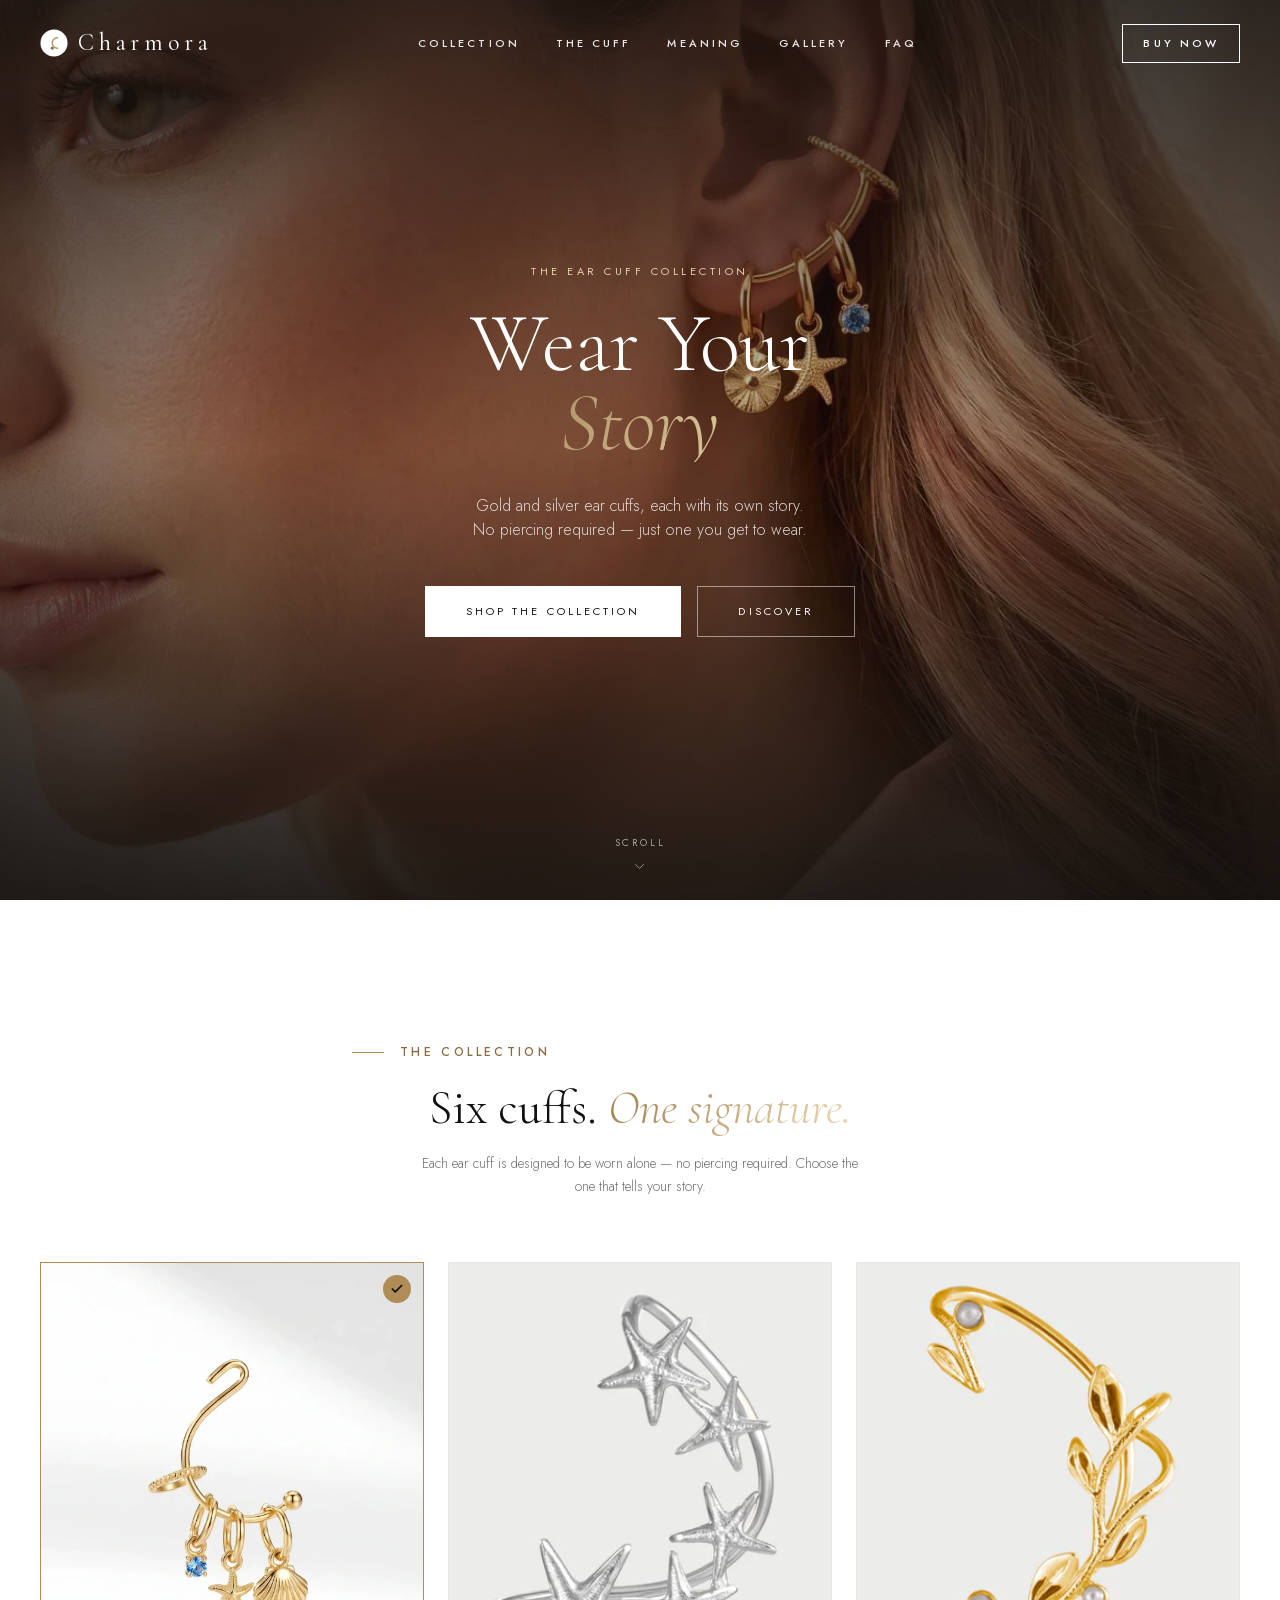
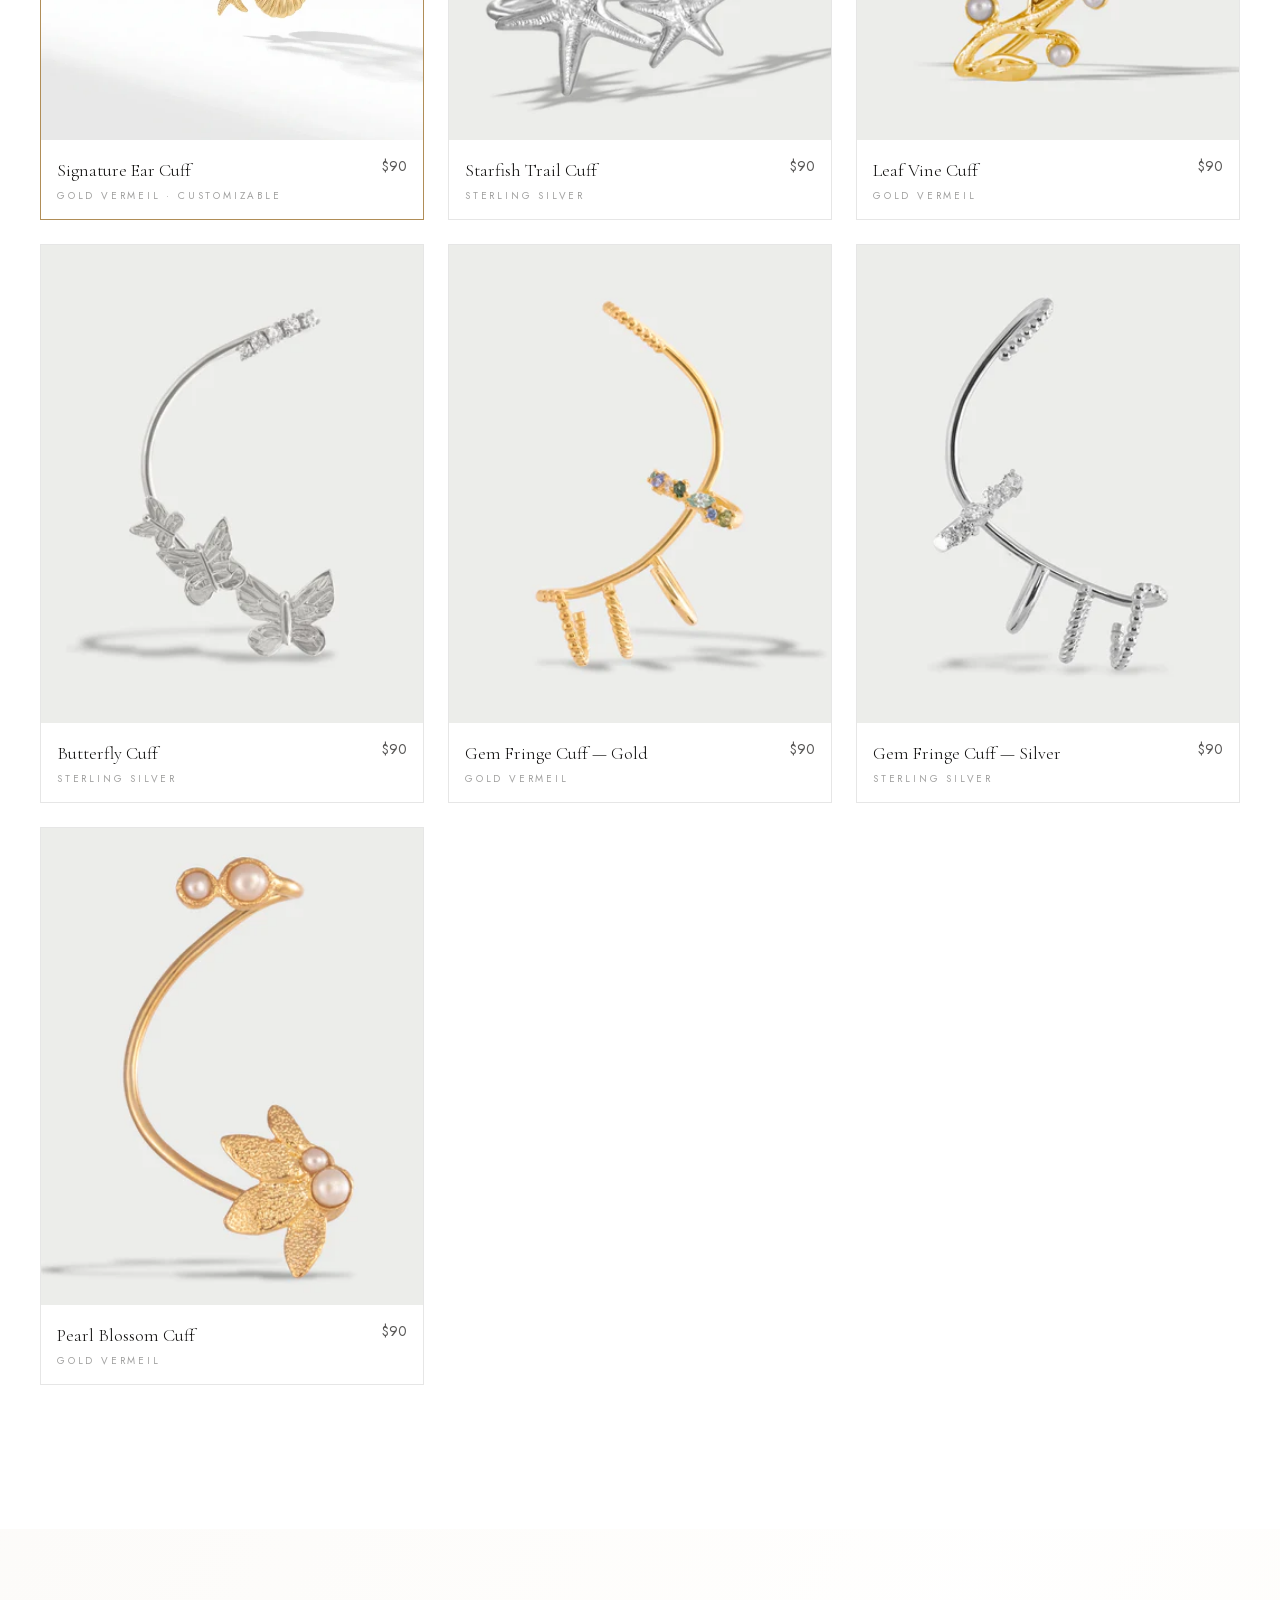
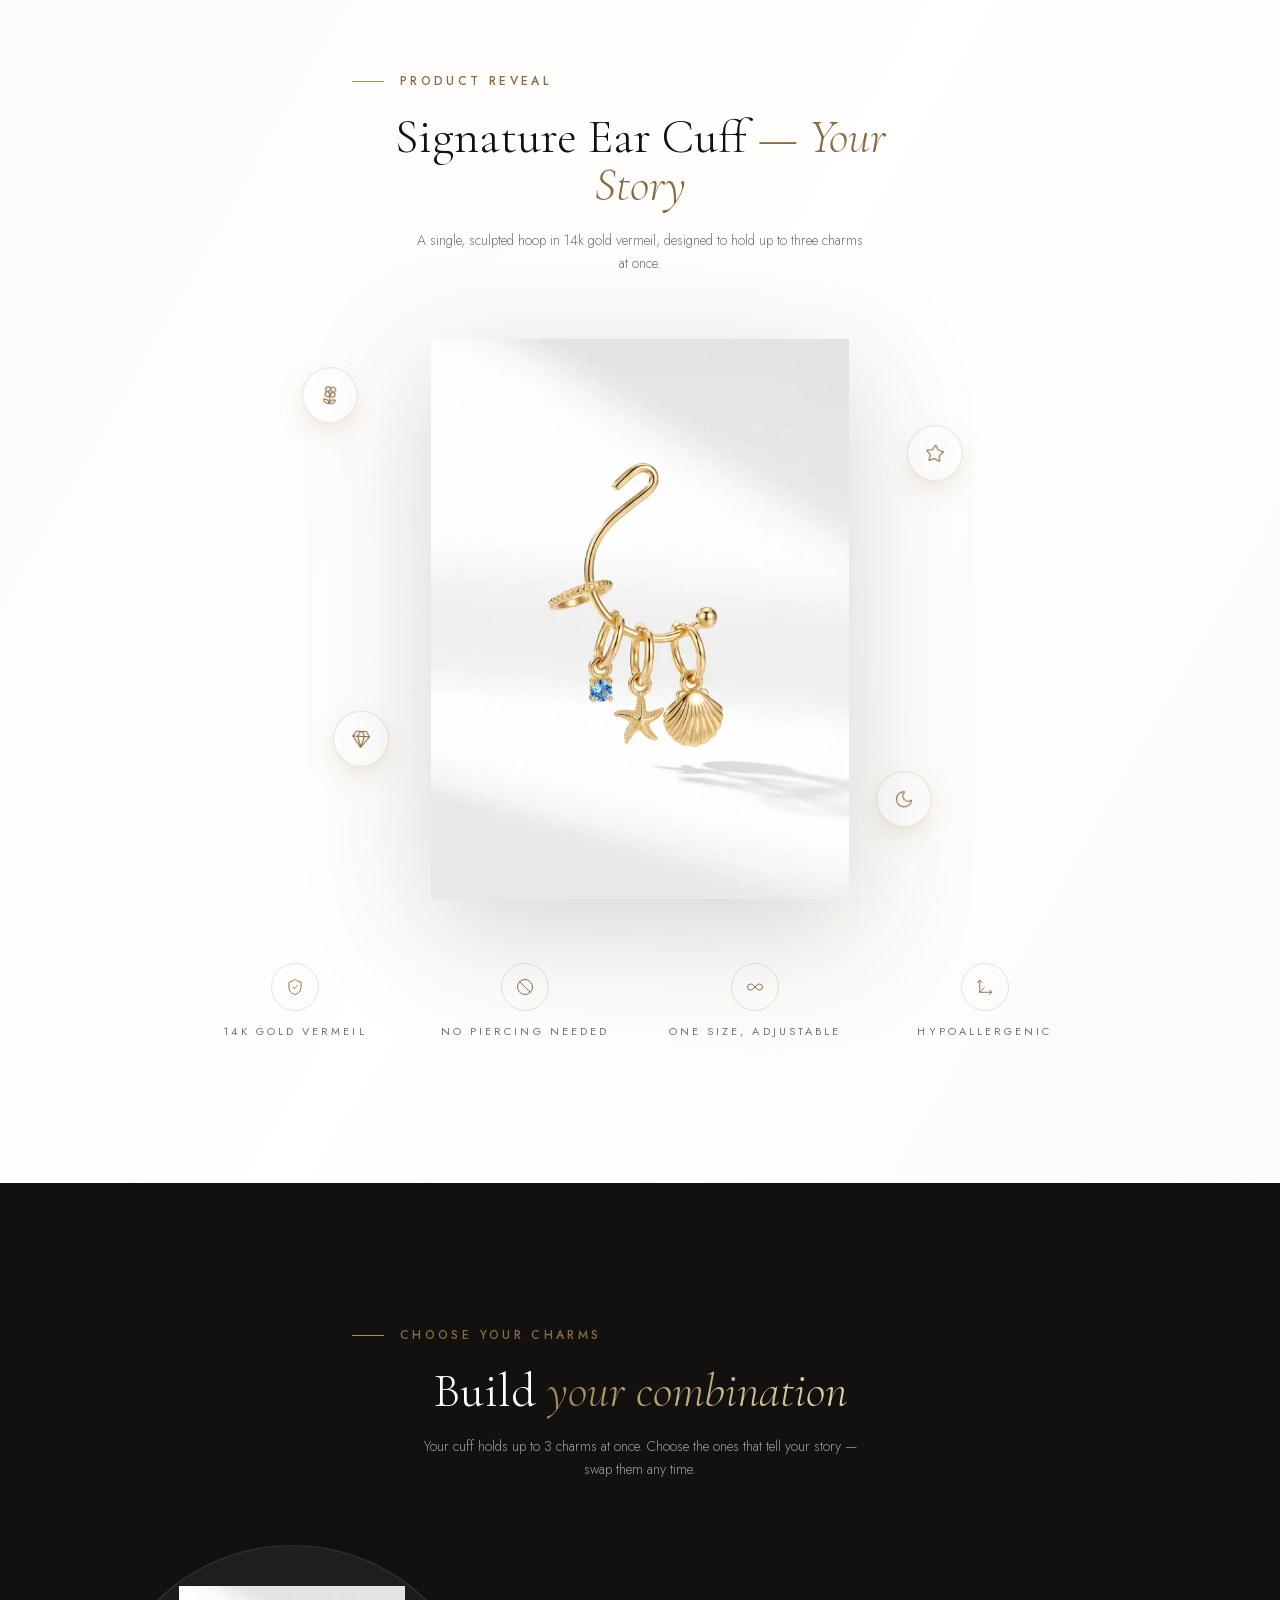
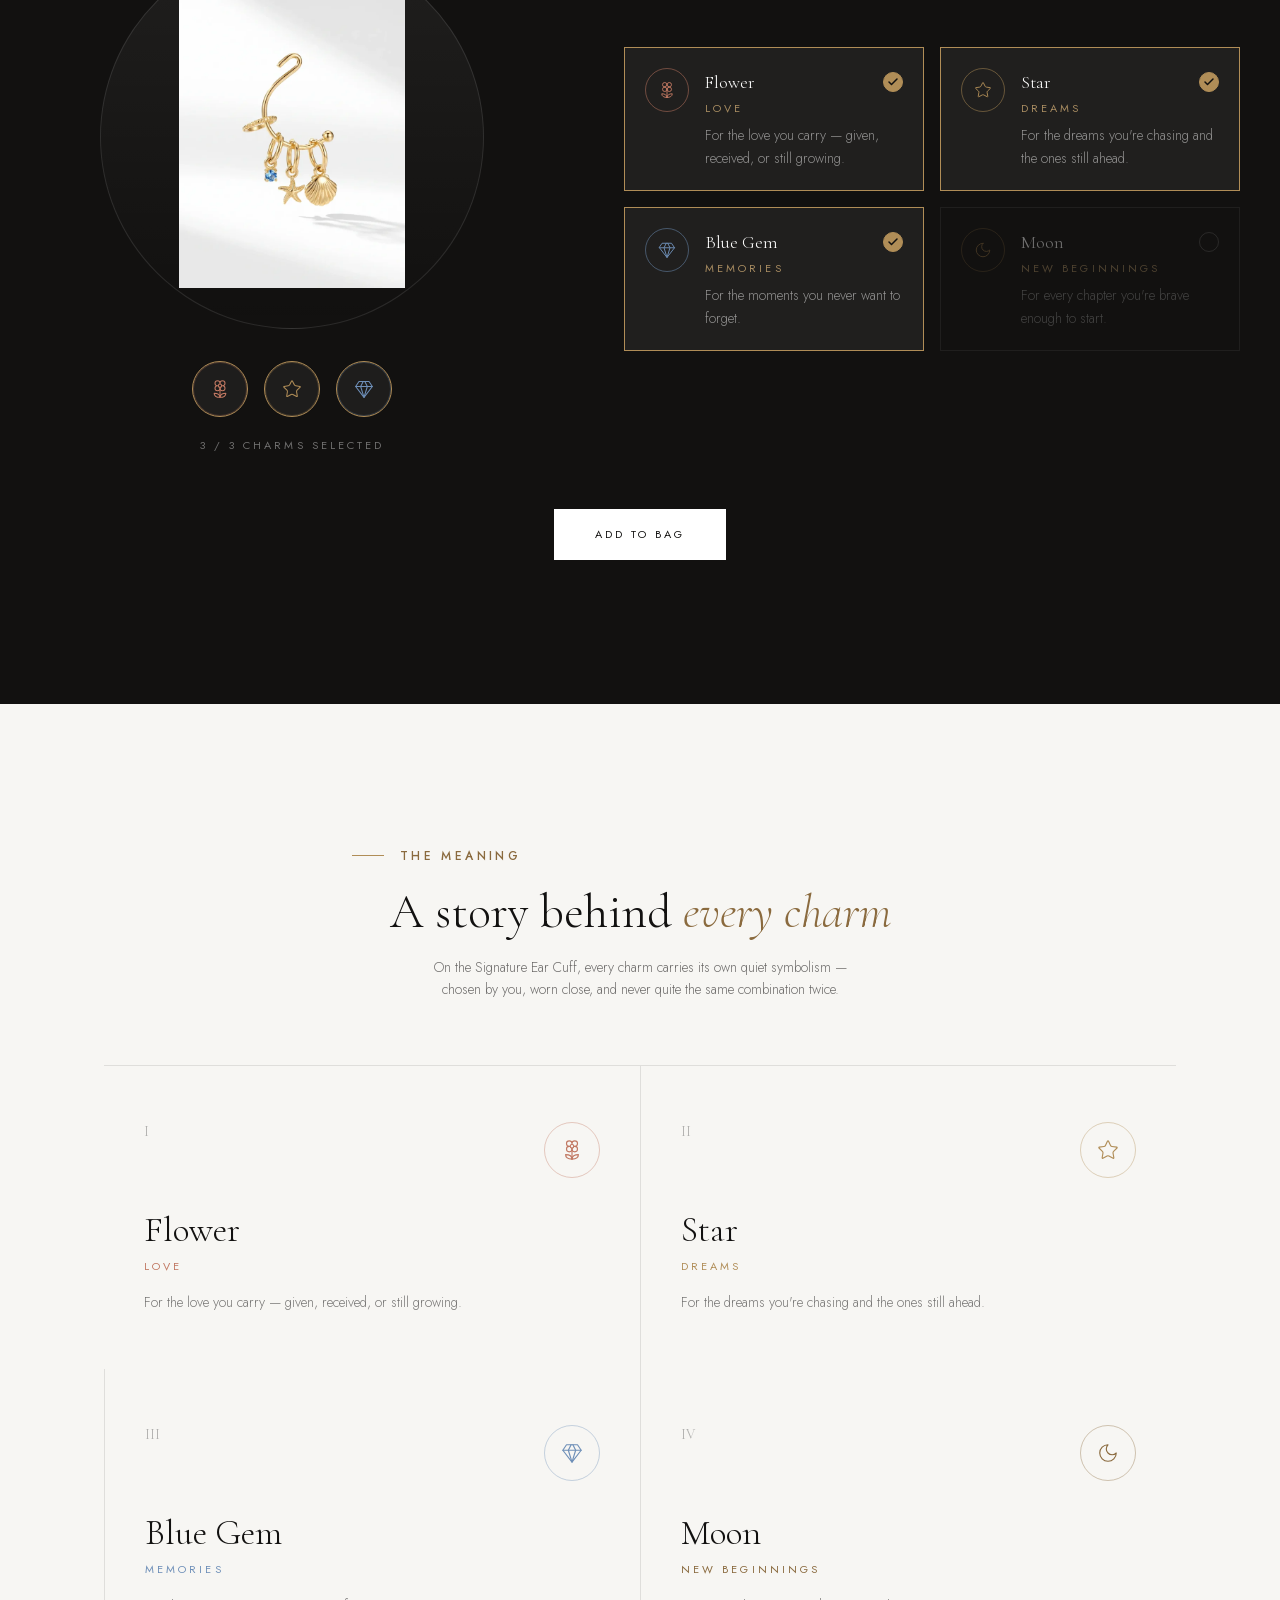
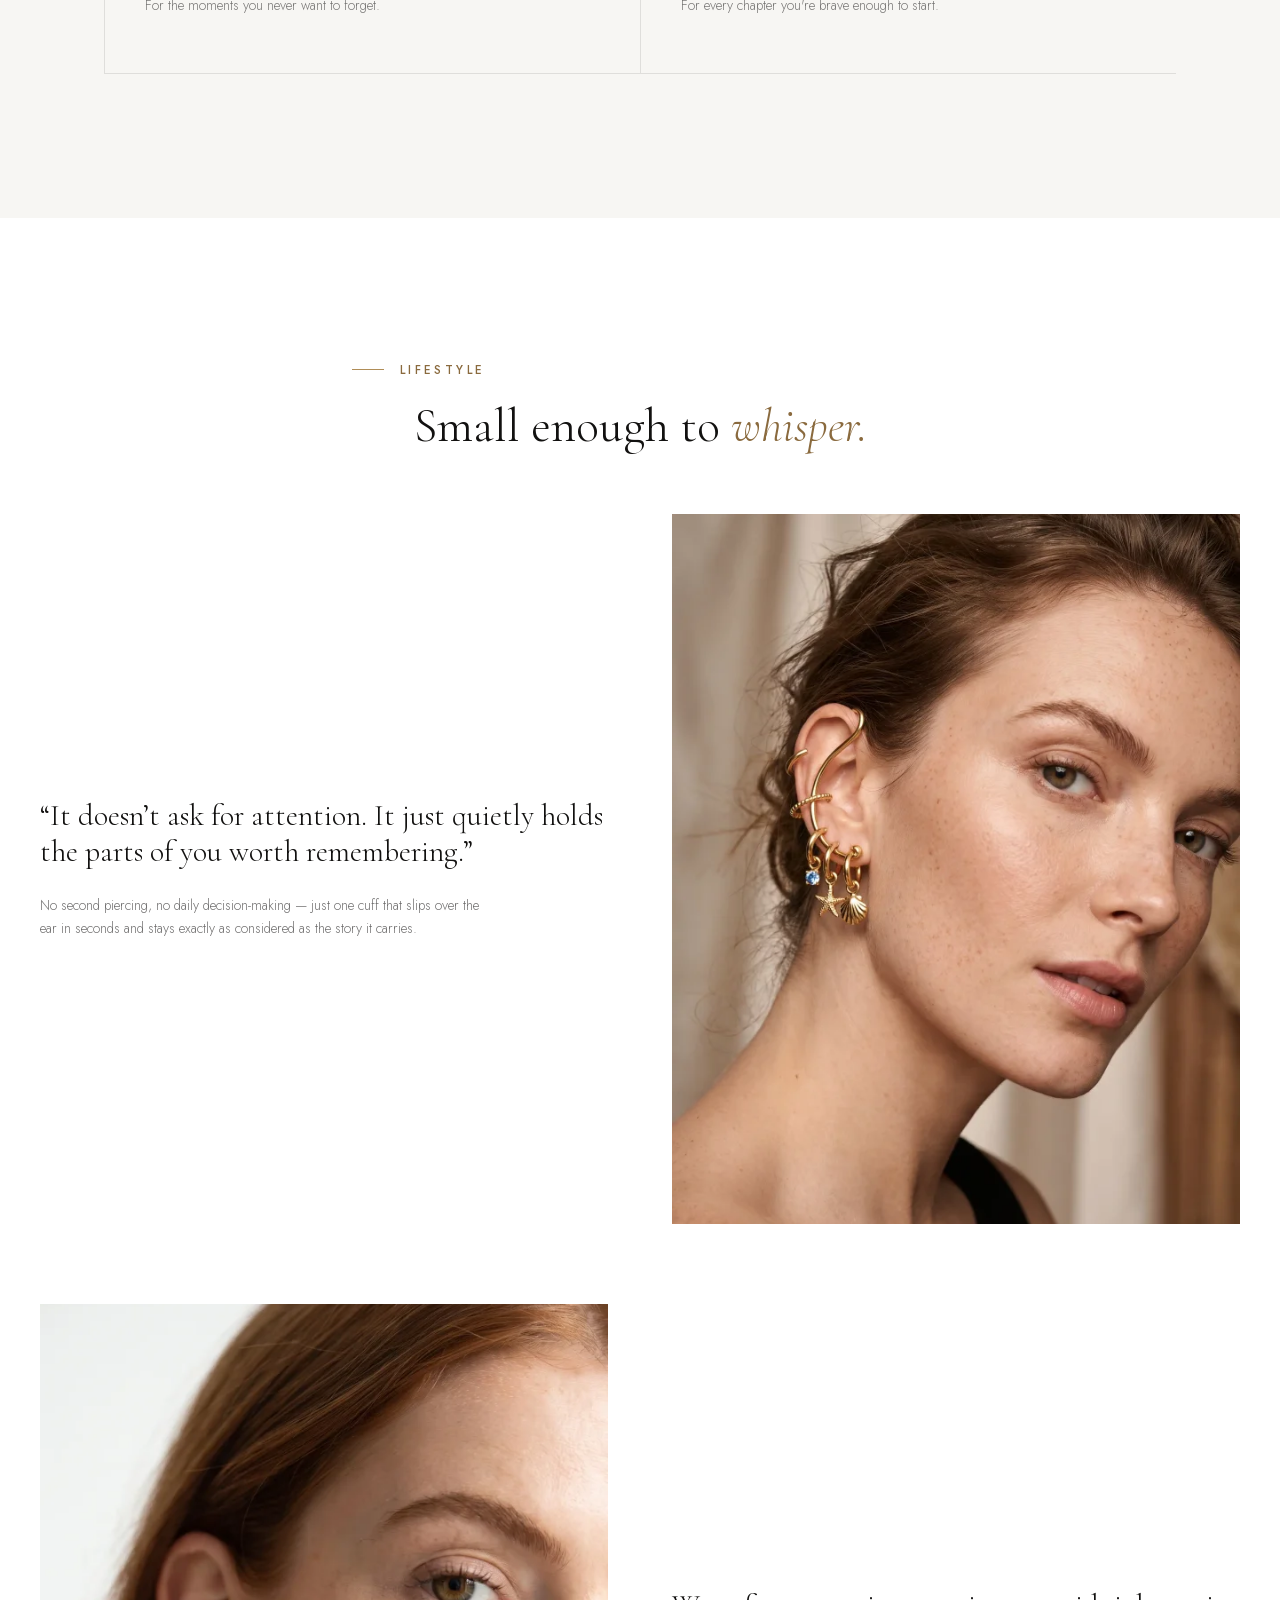
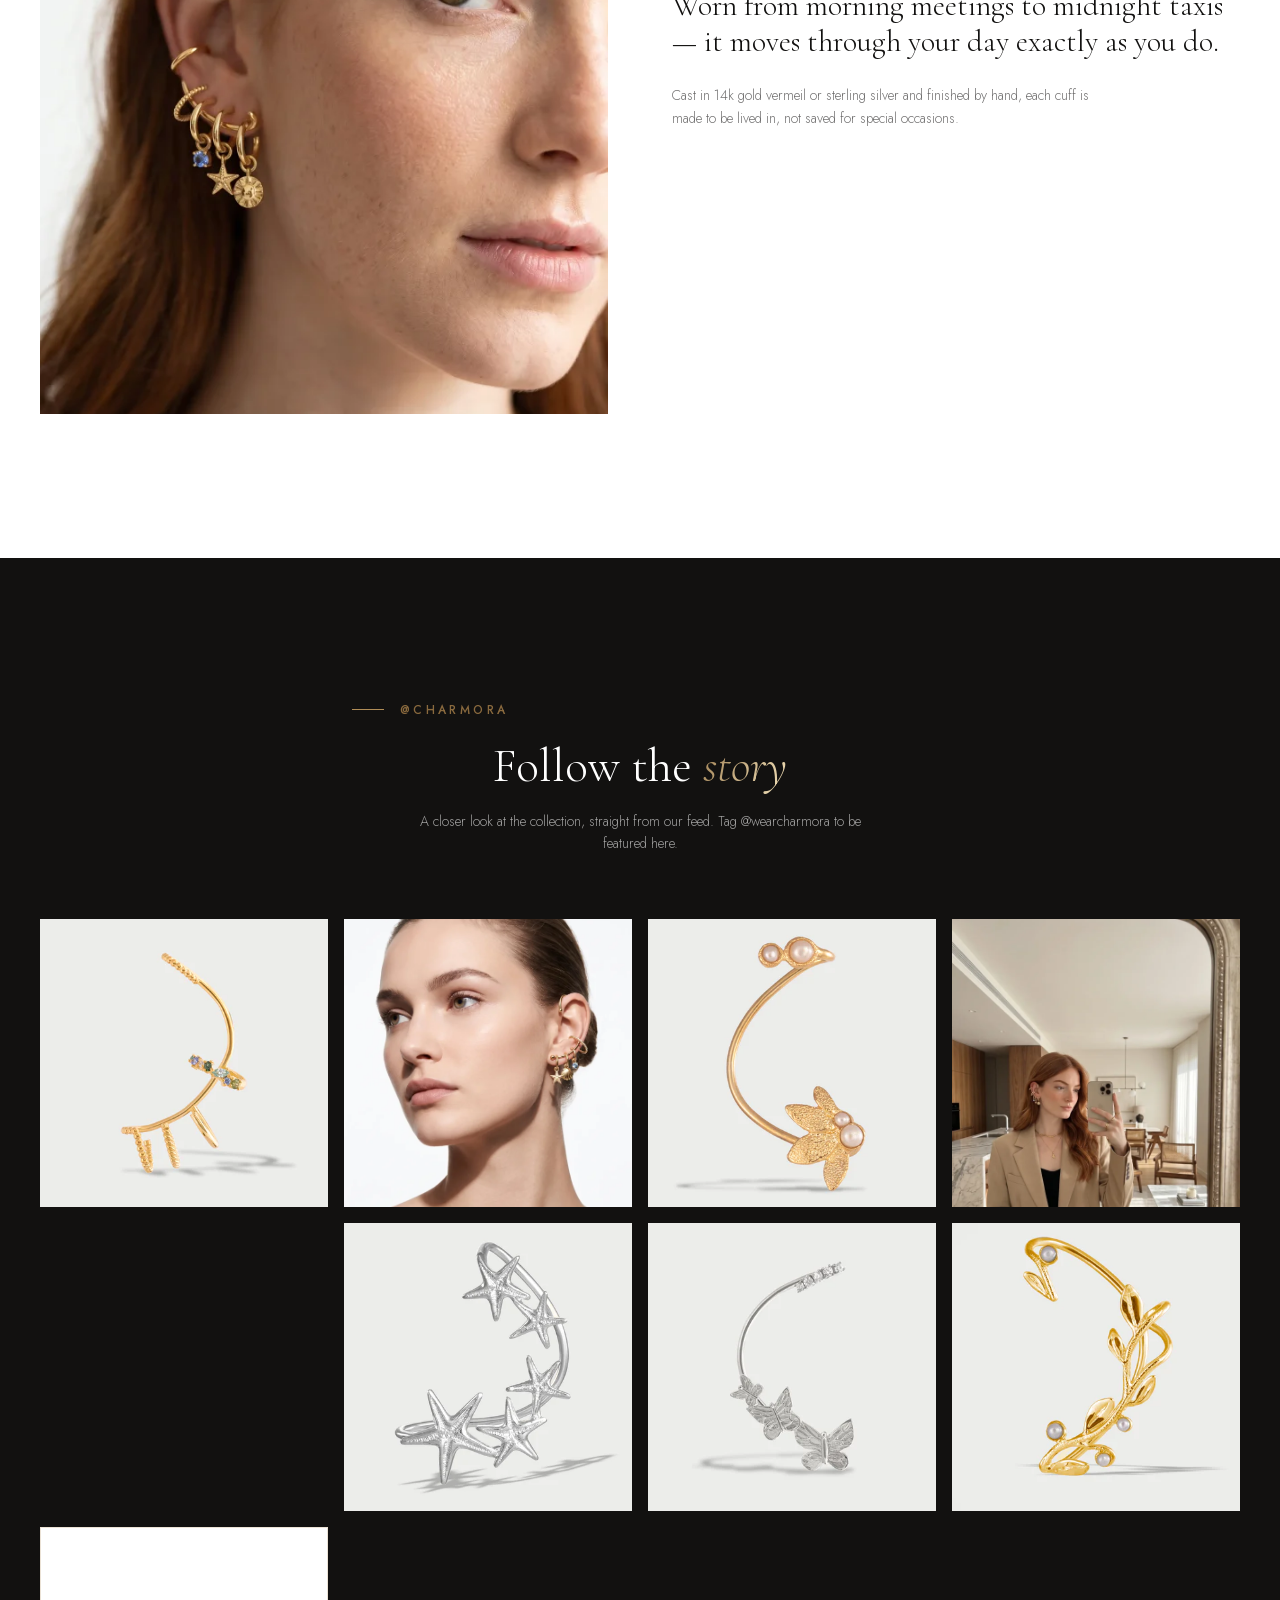
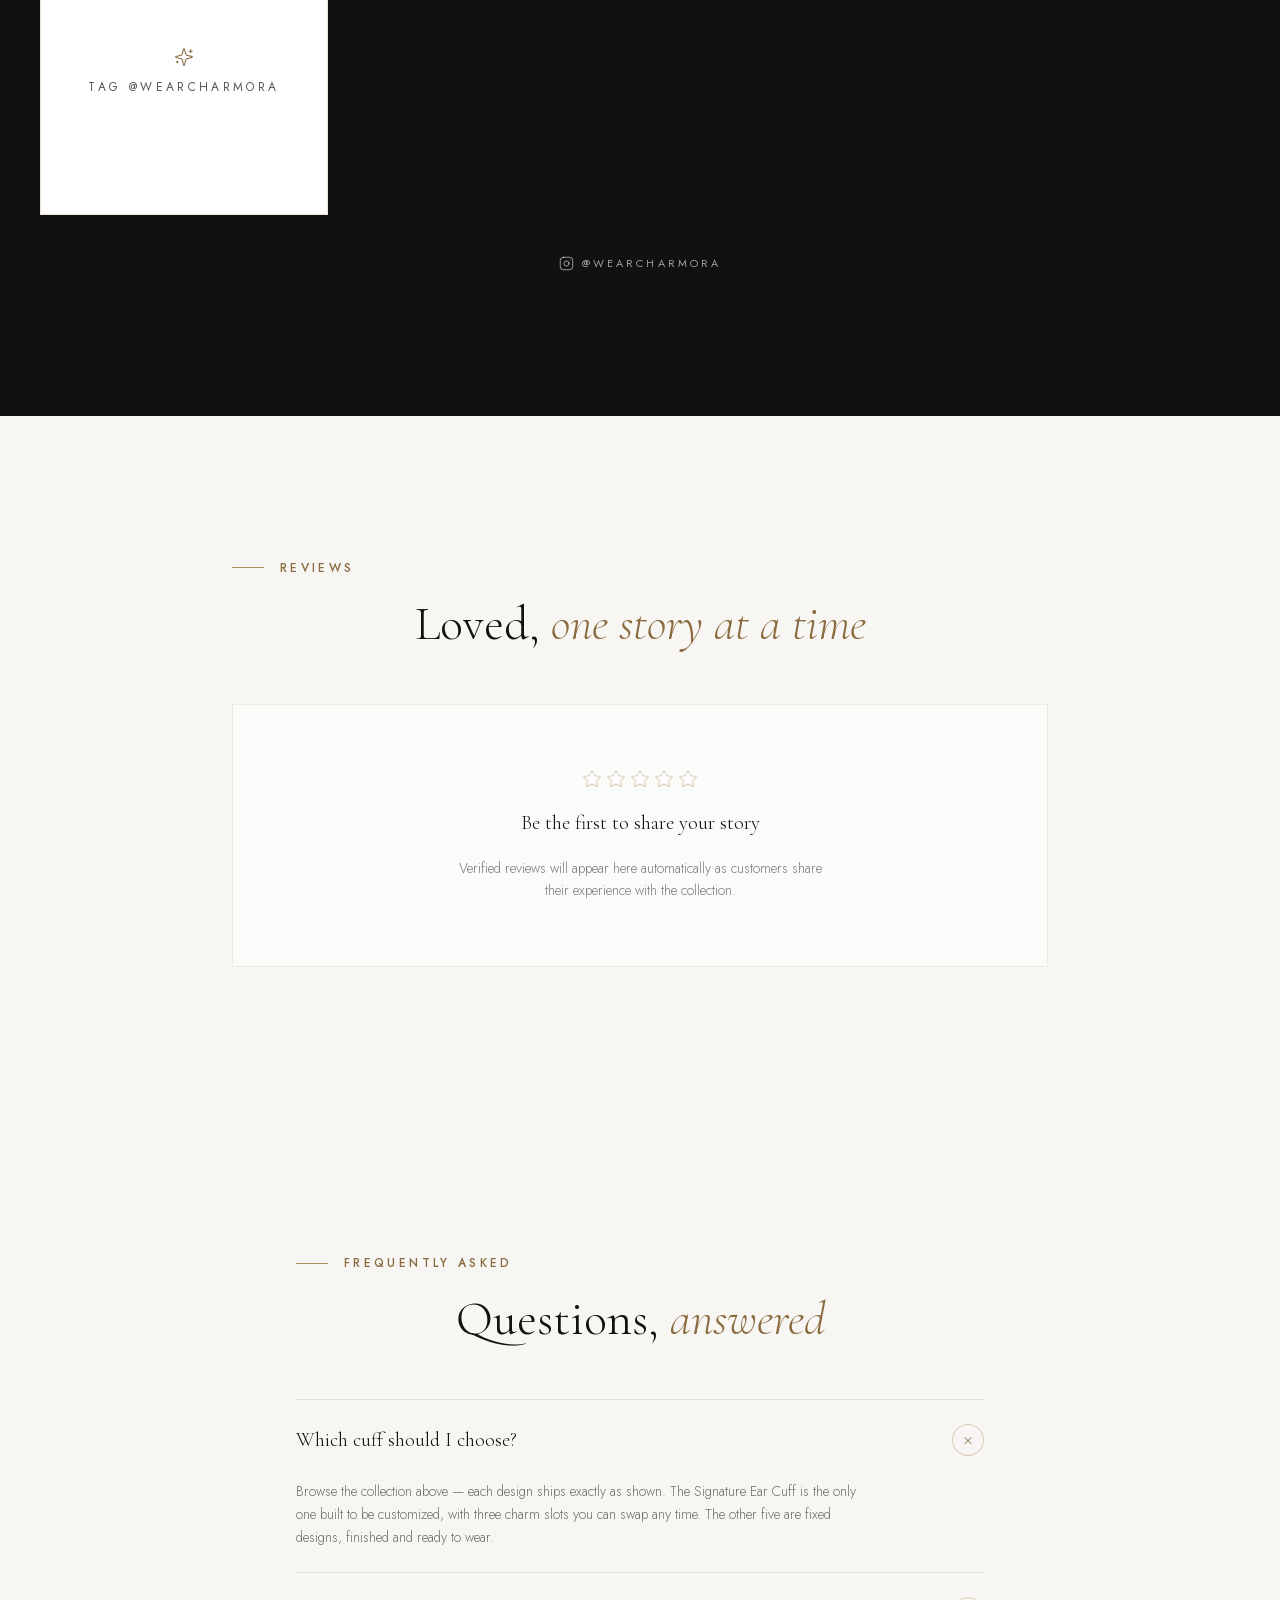
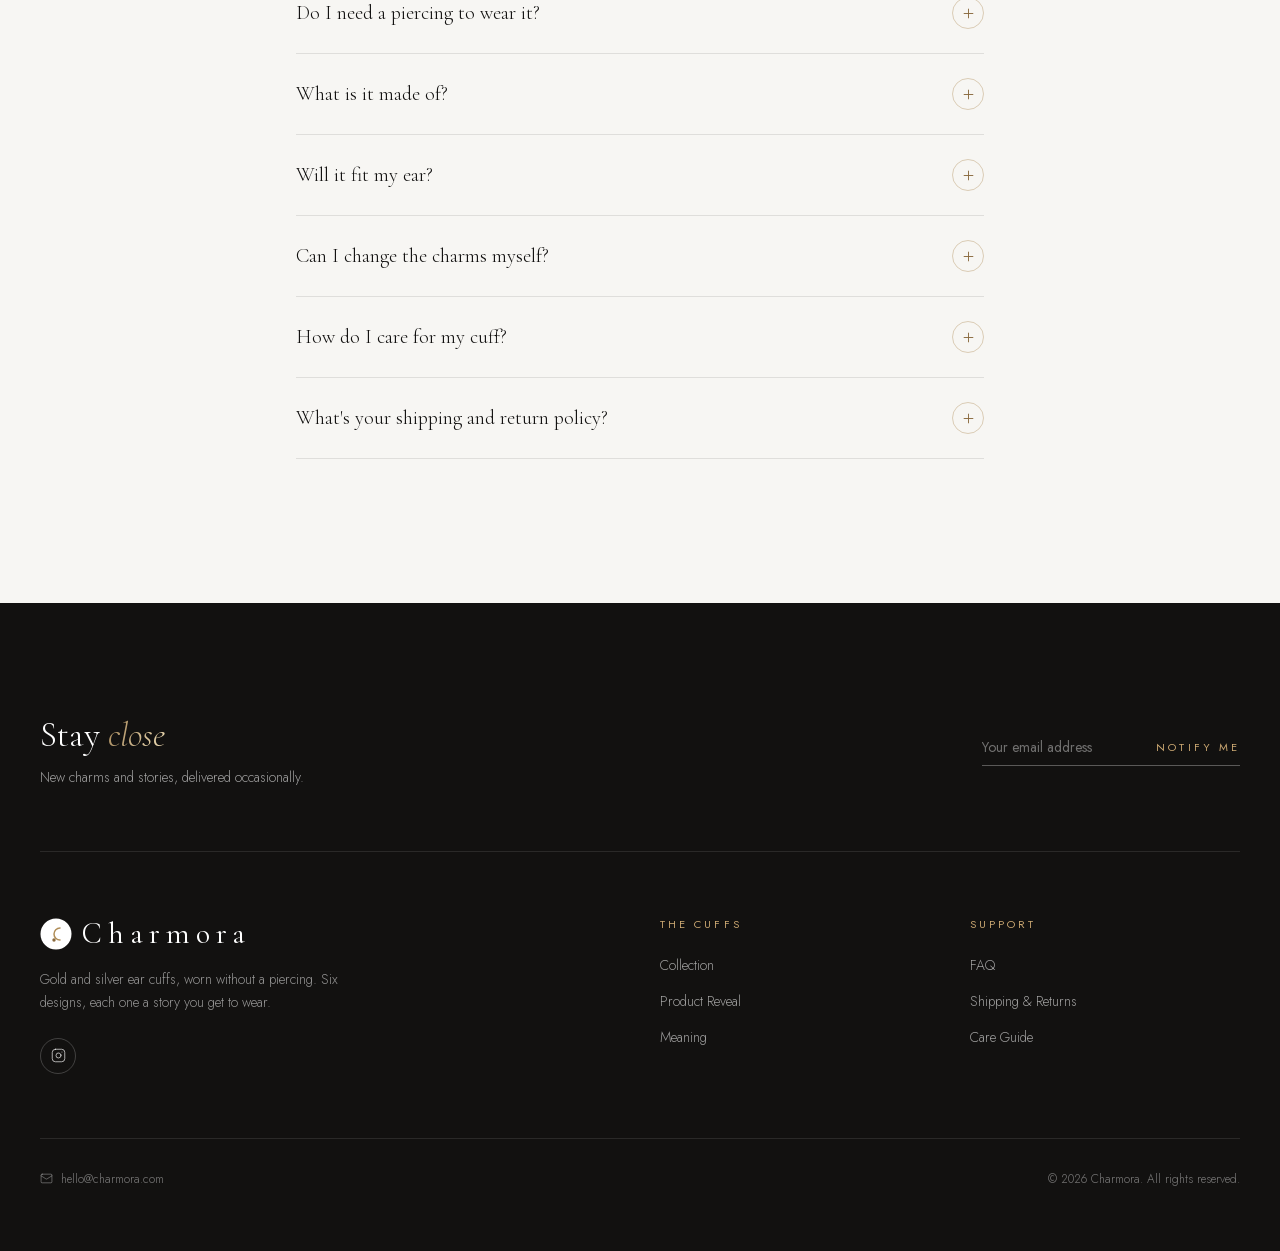
==== index.html @ e89834ff "Add files via upload" ====
<!DOCTYPE html><!--z7KP_KOpHDG428ThnOGQT--><html lang="en" class="__variable_16bb0c __variable_744fae"><head><meta charSet="utf-8"/><meta name="viewport" content="width=device-width, initial-scale=1"/><link rel="preload" href="/_next__static__media__7b89a4fd5e90ede0-s.p.woff2" as="font" crossorigin="" type="font/woff2"/><link rel="preload" href="/_next__static__media__9dd75fadc5b3df29-s.p.woff2" as="font" crossorigin="" type="font/woff2"/><link rel="preload" href="/_next__static__media__e18f83c737786aa7-s.p.woff2" as="font" crossorigin="" type="font/woff2"/><link rel="preload" as="image" href="/images__lifestyle-profile.webp"/><link rel="preload" as="image" href="/images__product-studio.webp"/><link rel="stylesheet" href="/_next__static__css__1ae967c02a012d88.css" data-precedence="next"/><link rel="preload" as="script" fetchPriority="low" href="/_next__static__chunks__webpack-edcbd1ce7291a018.js"/><script src="/_next__static__chunks__4bd1b696-21f374d1156f834a.js" async=""></script><script src="/_next__static__chunks__255-5591bfeb131f63cb.js" async=""></script><script src="/_next__static__chunks__main-app-81bc59df3e947aa5.js" async=""></script><script src="/_next__static__chunks__c15bf2b0-52e8419f34af26ab.js" async=""></script><script src="/_next__static__chunks__674-7362b3a91d2b8743.js" async=""></script><script src="/_next__static__chunks__app__layout-0a283e86a85b2640.js" async=""></script><script src="/_next__static__chunks__815-59c1d80e8e95e34d.js" async=""></script><script src="/_next__static__chunks__app__page-029f7f0ccf576a67.js" async=""></script><meta name="next-size-adjust" content=""/><meta name="theme-color" content="#121110"/><title>Charmora — Gold &amp; Silver Ear Cuffs | Wear Your Story</title><meta name="description" content="Charmora is a collection of gold and silver ear cuffs worn without a piercing — including the Signature Ear Cuff, customizable with charms for love, dreams, memories, and new beginnings."/><meta name="author" content="Charmora"/><meta name="keywords" content="Charmora,ear cuff,gold ear cuff,silver ear cuff,charm ear cuff,interchangeable charms,no piercing ear cuff,ear cuff collection"/><meta name="robots" content="index, follow"/><meta property="og:title" content="Charmora — Gold &amp; Silver Ear Cuffs | Wear Your Story"/><meta property="og:description" content="Charmora is a collection of gold and silver ear cuffs worn without a piercing — including the Signature Ear Cuff, customizable with charms for love, dreams, memories, and new beginnings."/><meta property="og:url" content="https://charmora.com"/><meta property="og:site_name" content="Charmora"/><meta property="og:locale" content="en_US"/><meta property="og:image" content="https://charmora.com/og-image.png"/><meta property="og:image:width" content="1200"/><meta property="og:image:height" content="630"/><meta property="og:image:alt" content="Charmora — Gold &amp; Silver Ear Cuffs"/><meta property="og:type" content="website"/><meta name="twitter:card" content="summary_large_image"/><meta name="twitter:title" content="Charmora — Gold &amp; Silver Ear Cuffs | Wear Your Story"/><meta name="twitter:description" content="Charmora is a collection of gold and silver ear cuffs worn without a piercing — including the Signature Ear Cuff, customizable with charms for love, dreams, memories, and new beginnings."/><meta name="twitter:image" content="https://charmora.com/og-image.png"/><link rel="icon" href="/favicon.ico" sizes="any"/><link rel="icon" href="/favicon-16x16.png" sizes="16x16" type="image/png"/><link rel="icon" href="/favicon-32x32.png" sizes="32x32" type="image/png"/><link rel="icon" href="/icon-512.png" sizes="512x512" type="image/png"/><link rel="apple-touch-icon" href="/apple-touch-icon.png" sizes="180x180" type="image/png"/><script src="/_next__static__chunks__polyfills-42372ed130431b0a.js" noModule=""></script></head><body><div hidden=""><!--$--><!--/$--></div><header class="fixed top-0 left-0 right-0 z-50 transition-all duration-500 bg-transparent py-6"><div class="mx-auto flex max-w-7xl items-center justify-between px-6 md:px-10"><a href="#top" class="flex items-center gap-2.5" aria-label="Charmora home"><svg viewBox="0 0 64 64" class="h-7 w-7" role="img" aria-label="Charmora"><circle cx="32" cy="32" r="31" fill="#FFFFFF"></circle><path d="M40 20a12 12 0 1 0 0 24" fill="none" stroke="#B08D57" stroke-width="3" stroke-linecap="round"></path><circle cx="28" cy="44" r="3.4" fill="#8A6A3E"></circle></svg><span class="font-display tracking-[0.2em] text-cream text-2xl transition-colors">Charmora</span></a><nav class="hidden items-center gap-9 md:flex"><a href="#collection" class="relative py-1 text-[11px] font-medium uppercase tracking-widest2 transition-colors hover:text-gold after:absolute after:-bottom-0.5 after:left-0 after:h-px after:w-0 after:bg-gold after:transition-all after:duration-300 hover:after:w-full text-cream/90">Collection</a><a href="#reveal" class="relative py-1 text-[11px] font-medium uppercase tracking-widest2 transition-colors hover:text-gold after:absolute after:-bottom-0.5 after:left-0 after:h-px after:w-0 after:bg-gold after:transition-all after:duration-300 hover:after:w-full text-cream/90">The Cuff</a><a href="#meaning" class="relative py-1 text-[11px] font-medium uppercase tracking-widest2 transition-colors hover:text-gold after:absolute after:-bottom-0.5 after:left-0 after:h-px after:w-0 after:bg-gold after:transition-all after:duration-300 hover:after:w-full text-cream/90">Meaning</a><a href="#gallery" class="relative py-1 text-[11px] font-medium uppercase tracking-widest2 transition-colors hover:text-gold after:absolute after:-bottom-0.5 after:left-0 after:h-px after:w-0 after:bg-gold after:transition-all after:duration-300 hover:after:w-full text-cream/90">Gallery</a><a href="#faq" class="relative py-1 text-[11px] font-medium uppercase tracking-widest2 transition-colors hover:text-gold after:absolute after:-bottom-0.5 after:left-0 after:h-px after:w-0 after:bg-gold after:transition-all after:duration-300 hover:after:w-full text-cream/90">FAQ</a></nav><div class="flex items-center gap-4"><button class="hidden items-center gap-2 border px-5 py-2.5 text-[11px] font-medium uppercase tracking-widest2 transition-all duration-300 hover:scale-[1.04] active:scale-[0.97] md:inline-flex border-cream text-cream hover:bg-cream hover:text-ink">Buy Now</button><button aria-label="Menu" class="md:hidden text-cream"><svg xmlns="http://www.w3.org/2000/svg" width="24" height="24" viewBox="0 0 24 24" fill="none" stroke="currentColor" stroke-width="1.5" stroke-linecap="round" stroke-linejoin="round" class="lucide lucide-menu"><line x1="4" x2="20" y1="12" y2="12"></line><line x1="4" x2="20" y1="6" y2="6"></line><line x1="4" x2="20" y1="18" y2="18"></line></svg></button></div></div></header><main><section id="top" class="relative flex h-[100svh] min-h-[640px] w-full items-center justify-center overflow-hidden bg-ink"><div class="absolute inset-0"><div class="absolute inset-0"><img alt="A woman in profile wearing the Charmora Signature Ear Cuff with Blue Gem and Star charms" decoding="async" data-nimg="fill" class="object-cover object-[75%_center]" style="position:absolute;height:100%;width:100%;left:0;top:0;right:0;bottom:0;color:transparent" src="/images__lifestyle-profile.webp"/></div><div class="absolute inset-0 bg-gradient-to-b from-ink/60 via-ink/25 to-ink/85"></div><div class="absolute inset-0 bg-[radial-gradient(ellipse_at_center,transparent_25%,rgba(19,15,12,0.7)_100%)]"></div><svg class="pointer-events-none absolute inset-0 h-full w-full mix-blend-overlay" style="opacity:0.06" aria-hidden="true"><filter id="charmora-grain"><feTurbulence type="fractalNoise" baseFrequency="0.9" numOctaves="2" stitchTiles="stitch"></feTurbulence><feColorMatrix type="saturate" values="0"></feColorMatrix></filter><rect width="100%" height="100%" filter="url(#charmora-grain)"></rect></svg></div><div class="relative z-10 flex flex-col items-center px-6 text-center"><span class="mb-6 block text-[11px] uppercase tracking-widest2 text-champagne-light">The Ear Cuff Collection</span><h1 class="font-display font-light text-cream"><span class="block overflow-hidden"><span class="block text-[13vw] leading-[0.95] sm:text-[9vw] md:text-[6.5vw]">Wear Your</span></span><span class="block overflow-hidden"><span class="gold-text block animate-shimmer bg-[length:200%_auto] text-[13vw] italic leading-[0.95] sm:text-[9vw] md:text-[6.5vw]">Story</span></span></h1><p class="mx-auto mt-8 max-w-md text-balance text-sm font-light leading-relaxed text-cream/80 md:text-base">Gold and silver ear cuffs, each with its own story. No piercing required — just one you get to wear.</p><div class="mt-11 flex flex-col items-center gap-4 sm:flex-row"><button class="border border-cream bg-cream px-10 py-4 text-[11px] uppercase tracking-widest2 text-ink transition-all duration-300 hover:scale-[1.03] hover:bg-transparent hover:text-cream active:scale-[0.98]">Shop the Collection</button><button class="border border-cream/50 px-10 py-4 text-[11px] uppercase tracking-widest2 text-cream transition-all duration-300 hover:scale-[1.03] hover:border-cream hover:bg-cream/10 active:scale-[0.98]">Discover</button></div></div><div class="absolute bottom-8 left-1/2 z-10 flex -translate-x-1/2 flex-col items-center gap-2 opacity-0"><span class="text-[10px] uppercase tracking-widest2 text-cream/60">Scroll</span><svg xmlns="http://www.w3.org/2000/svg" width="16" height="16" viewBox="0 0 24 24" fill="none" stroke="currentColor" stroke-width="1.25" stroke-linecap="round" stroke-linejoin="round" class="lucide lucide-chevron-down text-cream/60"><path d="m6 9 6 6 6-6"></path></svg></div></section><section id="collection" class="relative bg-cream py-24 md:py-36"><div class="mx-auto max-w-7xl px-6 md:px-10"><div class="mx-auto max-w-xl text-center" style="opacity:0;transform:translateY(32px)"><div class="flex items-center gap-4 justify-center md:justify-start"><span class="h-px w-8 bg-gold"></span><span class="text-[11px] md:text-xs tracking-widest2 uppercase text-gold-dark font-medium">The Collection</span></div><h2 class="mt-6 font-display text-4xl font-light text-ink md:text-5xl">Six cuffs. <span class="italic gold-text">One signature.</span></h2><p class="mx-auto mt-5 max-w-md text-sm font-light leading-relaxed text-ink/60">Each ear cuff is designed to be worn alone — no piercing required. Choose the one that tells your story.</p></div><div class="mt-16 grid grid-cols-2 gap-4 sm:gap-6 lg:grid-cols-3"><div style="opacity:0;transform:translateY(32px)"><button class="group relative block w-full overflow-hidden border text-left transition-all duration-300 border-gold"><div class="relative aspect-[4/5] overflow-hidden bg-cream-soft"><img alt="Signature Ear Cuff" loading="lazy" decoding="async" data-nimg="fill" class="object-cover transition-transform duration-700 group-hover:scale-105" style="position:absolute;height:100%;width:100%;left:0;top:0;right:0;bottom:0;color:transparent" src="/images__product-studio.webp"/><span class="absolute right-3 top-3 flex h-7 w-7 items-center justify-center rounded-full bg-gold text-ink"><svg xmlns="http://www.w3.org/2000/svg" width="14" height="14" viewBox="0 0 24 24" fill="none" stroke="currentColor" stroke-width="3" stroke-linecap="round" stroke-linejoin="round" class="lucide lucide-check"><path d="M20 6 9 17l-5-5"></path></svg></span></div><div class="flex items-start justify-between gap-2 p-4"><div><h3 class="font-display text-base font-light text-ink md:text-lg">Signature Ear Cuff</h3><span class="mt-1 block text-[10px] uppercase tracking-widest2 text-ink/40">Gold Vermeil<!-- --> · Customizable</span></div><span class="flex-shrink-0 text-sm text-ink/70">$90</span></div></button></div><div style="opacity:0;transform:translateY(32px)"><button class="group relative block w-full overflow-hidden border text-left transition-all duration-300 border-ink/10 hover:border-ink/30"><div class="relative aspect-[4/5] overflow-hidden bg-cream-soft"><img alt="Starfish Trail Cuff" loading="lazy" decoding="async" data-nimg="fill" class="object-cover transition-transform duration-700 group-hover:scale-105" style="position:absolute;height:100%;width:100%;left:0;top:0;right:0;bottom:0;color:transparent" src="/images__product-starfish-trail.webp"/></div><div class="flex items-start justify-between gap-2 p-4"><div><h3 class="font-display text-base font-light text-ink md:text-lg">Starfish Trail Cuff</h3><span class="mt-1 block text-[10px] uppercase tracking-widest2 text-ink/40">Sterling Silver</span></div><span class="flex-shrink-0 text-sm text-ink/70">$90</span></div></button></div><div style="opacity:0;transform:translateY(32px)"><button class="group relative block w-full overflow-hidden border text-left transition-all duration-300 border-ink/10 hover:border-ink/30"><div class="relative aspect-[4/5] overflow-hidden bg-cream-soft"><img alt="Leaf Vine Cuff" loading="lazy" decoding="async" data-nimg="fill" class="object-cover transition-transform duration-700 group-hover:scale-105" style="position:absolute;height:100%;width:100%;left:0;top:0;right:0;bottom:0;color:transparent" src="/images__product-leaf-vine.webp"/></div><div class="flex items-start justify-between gap-2 p-4"><div><h3 class="font-display text-base font-light text-ink md:text-lg">Leaf Vine Cuff</h3><span class="mt-1 block text-[10px] uppercase tracking-widest2 text-ink/40">Gold Vermeil</span></div><span class="flex-shrink-0 text-sm text-ink/70">$90</span></div></button></div><div style="opacity:0;transform:translateY(32px)"><button class="group relative block w-full overflow-hidden border text-left transition-all duration-300 border-ink/10 hover:border-ink/30"><div class="relative aspect-[4/5] overflow-hidden bg-cream-soft"><img alt="Butterfly Cuff" loading="lazy" decoding="async" data-nimg="fill" class="object-cover transition-transform duration-700 group-hover:scale-105" style="position:absolute;height:100%;width:100%;left:0;top:0;right:0;bottom:0;color:transparent" src="/images__product-butterfly.webp"/></div><div class="flex items-start justify-between gap-2 p-4"><div><h3 class="font-display text-base font-light text-ink md:text-lg">Butterfly Cuff</h3><span class="mt-1 block text-[10px] uppercase tracking-widest2 text-ink/40">Sterling Silver</span></div><span class="flex-shrink-0 text-sm text-ink/70">$90</span></div></button></div><div style="opacity:0;transform:translateY(32px)"><button class="group relative block w-full overflow-hidden border text-left transition-all duration-300 border-ink/10 hover:border-ink/30"><div class="relative aspect-[4/5] overflow-hidden bg-cream-soft"><img alt="Gem Fringe Cuff — Gold" loading="lazy" decoding="async" data-nimg="fill" class="object-cover transition-transform duration-700 group-hover:scale-105" style="position:absolute;height:100%;width:100%;left:0;top:0;right:0;bottom:0;color:transparent" src="/images__product-gem-fringe-gold.webp"/></div><div class="flex items-start justify-between gap-2 p-4"><div><h3 class="font-display text-base font-light text-ink md:text-lg">Gem Fringe Cuff — Gold</h3><span class="mt-1 block text-[10px] uppercase tracking-widest2 text-ink/40">Gold Vermeil</span></div><span class="flex-shrink-0 text-sm text-ink/70">$90</span></div></button></div><div style="opacity:0;transform:translateY(32px)"><button class="group relative block w-full overflow-hidden border text-left transition-all duration-300 border-ink/10 hover:border-ink/30"><div class="relative aspect-[4/5] overflow-hidden bg-cream-soft"><img alt="Gem Fringe Cuff — Silver" loading="lazy" decoding="async" data-nimg="fill" class="object-cover transition-transform duration-700 group-hover:scale-105" style="position:absolute;height:100%;width:100%;left:0;top:0;right:0;bottom:0;color:transparent" src="/images__product-gem-fringe-silver.webp"/></div><div class="flex items-start justify-between gap-2 p-4"><div><h3 class="font-display text-base font-light text-ink md:text-lg">Gem Fringe Cuff — Silver</h3><span class="mt-1 block text-[10px] uppercase tracking-widest2 text-ink/40">Sterling Silver</span></div><span class="flex-shrink-0 text-sm text-ink/70">$90</span></div></button></div><div style="opacity:0;transform:translateY(32px)"><button class="group relative block w-full overflow-hidden border text-left transition-all duration-300 border-ink/10 hover:border-ink/30"><div class="relative aspect-[4/5] overflow-hidden bg-cream-soft"><img alt="Pearl Blossom Cuff" loading="lazy" decoding="async" data-nimg="fill" class="object-cover transition-transform duration-700 group-hover:scale-105" style="position:absolute;height:100%;width:100%;left:0;top:0;right:0;bottom:0;color:transparent" src="/images__product-pearl-blossom.webp"/></div><div class="flex items-start justify-between gap-2 p-4"><div><h3 class="font-display text-base font-light text-ink md:text-lg">Pearl Blossom Cuff</h3><span class="mt-1 block text-[10px] uppercase tracking-widest2 text-ink/40">Gold Vermeil</span></div><span class="flex-shrink-0 text-sm text-ink/70">$90</span></div></button></div></div></div></section><section id="reveal" class="relative overflow-hidden bg-cream py-24 md:py-36"><div class="pointer-events-none absolute inset-0 bg-gold-sheen opacity-[0.04]"></div><div class="relative mx-auto max-w-7xl px-6 md:px-10"><div class="mx-auto max-w-xl text-center" style="opacity:0;transform:translateY(32px)"><div class="flex items-center gap-4 justify-center md:justify-start"><span class="h-px w-8 bg-gold"></span><span class="text-[11px] md:text-xs tracking-widest2 uppercase text-gold-dark font-medium">Product Reveal</span></div><h2 class="mt-6 font-display text-4xl font-light text-ink md:text-5xl">Signature Ear Cuff<!-- --> <span class="italic text-gold-dark">— <!-- -->Your Story</span></h2><p class="mx-auto mt-5 max-w-md text-sm font-light leading-relaxed text-ink/60">A single, sculpted hoop in 14k gold vermeil, designed to hold up to three charms at once.</p></div><div class="relative mx-auto mt-16 flex max-w-3xl items-center justify-center"><div class="absolute z-0 hidden h-14 w-14 items-center justify-center rounded-full border border-gold/25 bg-white/60 text-gold-dark shadow-[0_10px_30px_-10px_rgba(176,141,87,0.4)] backdrop-blur-sm sm:flex" style="top:8%;left:6%"><svg xmlns="http://www.w3.org/2000/svg" width="20" height="20" viewBox="0 0 24 24" fill="none" stroke="currentColor" stroke-width="1.25" stroke-linecap="round" stroke-linejoin="round" class="lucide lucide-flower2"><path d="M12 5a3 3 0 1 1 3 3m-3-3a3 3 0 1 0-3 3m3-3v1M9 8a3 3 0 1 0 3 3M9 8h1m5 0a3 3 0 1 1-3 3m3-3h-1m-2 3v-1"></path><circle cx="12" cy="8" r="2"></circle><path d="M12 10v12"></path><path d="M12 22c4.2 0 7-1.667 7-5-4.2 0-7 1.667-7 5Z"></path><path d="M12 22c-4.2 0-7-1.667-7-5 4.2 0 7 1.667 7 5Z"></path></svg></div><div class="absolute z-0 hidden h-14 w-14 items-center justify-center rounded-full border border-gold/25 bg-white/60 text-gold-dark shadow-[0_10px_30px_-10px_rgba(176,141,87,0.4)] backdrop-blur-sm sm:flex" style="top:18%;right:8%"><svg xmlns="http://www.w3.org/2000/svg" width="20" height="20" viewBox="0 0 24 24" fill="none" stroke="currentColor" stroke-width="1.25" stroke-linecap="round" stroke-linejoin="round" class="lucide lucide-star"><path d="M11.525 2.295a.53.53 0 0 1 .95 0l2.31 4.679a2.123 2.123 0 0 0 1.595 1.16l5.166.756a.53.53 0 0 1 .294.904l-3.736 3.638a2.123 2.123 0 0 0-.611 1.878l.882 5.14a.53.53 0 0 1-.771.56l-4.618-2.428a2.122 2.122 0 0 0-1.973 0L6.396 21.01a.53.53 0 0 1-.77-.56l.881-5.139a2.122 2.122 0 0 0-.611-1.879L2.16 9.795a.53.53 0 0 1 .294-.906l5.165-.755a2.122 2.122 0 0 0 1.597-1.16z"></path></svg></div><div class="absolute z-0 hidden h-14 w-14 items-center justify-center rounded-full border border-gold/25 bg-white/60 text-gold-dark shadow-[0_10px_30px_-10px_rgba(176,141,87,0.4)] backdrop-blur-sm sm:flex" style="bottom:22%;left:10%"><svg xmlns="http://www.w3.org/2000/svg" width="20" height="20" viewBox="0 0 24 24" fill="none" stroke="currentColor" stroke-width="1.25" stroke-linecap="round" stroke-linejoin="round" class="lucide lucide-gem"><path d="M6 3h12l4 6-10 13L2 9Z"></path><path d="M11 3 8 9l4 13 4-13-3-6"></path><path d="M2 9h20"></path></svg></div><div class="absolute z-0 hidden h-14 w-14 items-center justify-center rounded-full border border-gold/25 bg-white/60 text-gold-dark shadow-[0_10px_30px_-10px_rgba(176,141,87,0.4)] backdrop-blur-sm sm:flex" style="bottom:10%;right:12%"><svg xmlns="http://www.w3.org/2000/svg" width="20" height="20" viewBox="0 0 24 24" fill="none" stroke="currentColor" stroke-width="1.25" stroke-linecap="round" stroke-linejoin="round" class="lucide lucide-moon"><path d="M12 3a6 6 0 0 0 9 9 9 9 0 1 1-9-9Z"></path></svg></div><div class="relative z-10 aspect-[4/5] w-full max-w-sm sm:max-w-md" style="opacity:0;transform:scale(0.98)"><img alt="The Charmora Signature Ear Cuff" decoding="async" data-nimg="fill" class="object-contain drop-shadow-[0_30px_60px_rgba(35,28,24,0.18)]" style="position:absolute;height:100%;width:100%;left:0;top:0;right:0;bottom:0;color:transparent" src="/images__product-studio.webp"/></div></div><div class="mx-auto mt-16 grid max-w-4xl grid-cols-2 gap-x-6 gap-y-8 md:grid-cols-4" style="opacity:0;transform:translateY(32px)"><div class="flex flex-col items-center gap-3 text-center"><div class="flex h-12 w-12 items-center justify-center rounded-full border border-gold/25 text-gold-dark"><svg xmlns="http://www.w3.org/2000/svg" width="18" height="18" viewBox="0 0 24 24" fill="none" stroke="currentColor" stroke-width="1.25" stroke-linecap="round" stroke-linejoin="round" class="lucide lucide-shield-check"><path d="M20 13c0 5-3.5 7.5-7.66 8.95a1 1 0 0 1-.67-.01C7.5 20.5 4 18 4 13V6a1 1 0 0 1 1-1c2 0 4.5-1.2 6.24-2.72a1.17 1.17 0 0 1 1.52 0C14.51 3.81 17 5 19 5a1 1 0 0 1 1 1z"></path><path d="m9 12 2 2 4-4"></path></svg></div><span class="text-[11px] uppercase tracking-widest2 text-ink/60">14k Gold Vermeil</span></div><div class="flex flex-col items-center gap-3 text-center"><div class="flex h-12 w-12 items-center justify-center rounded-full border border-gold/25 text-gold-dark"><svg xmlns="http://www.w3.org/2000/svg" width="18" height="18" viewBox="0 0 24 24" fill="none" stroke="currentColor" stroke-width="1.25" stroke-linecap="round" stroke-linejoin="round" class="lucide lucide-ban"><circle cx="12" cy="12" r="10"></circle><path d="m4.9 4.9 14.2 14.2"></path></svg></div><span class="text-[11px] uppercase tracking-widest2 text-ink/60">No Piercing Needed</span></div><div class="flex flex-col items-center gap-3 text-center"><div class="flex h-12 w-12 items-center justify-center rounded-full border border-gold/25 text-gold-dark"><svg xmlns="http://www.w3.org/2000/svg" width="18" height="18" viewBox="0 0 24 24" fill="none" stroke="currentColor" stroke-width="1.25" stroke-linecap="round" stroke-linejoin="round" class="lucide lucide-infinity"><path d="M12 12c-2-2.67-4-4-6-4a4 4 0 1 0 0 8c2 0 4-1.33 6-4Zm0 0c2 2.67 4 4 6 4a4 4 0 0 0 0-8c-2 0-4 1.33-6 4Z"></path></svg></div><span class="text-[11px] uppercase tracking-widest2 text-ink/60">One Size, Adjustable</span></div><div class="flex flex-col items-center gap-3 text-center"><div class="flex h-12 w-12 items-center justify-center rounded-full border border-gold/25 text-gold-dark"><svg xmlns="http://www.w3.org/2000/svg" width="18" height="18" viewBox="0 0 24 24" fill="none" stroke="currentColor" stroke-width="1.25" stroke-linecap="round" stroke-linejoin="round" class="lucide lucide-move3d"><path d="M5 3v16h16"></path><path d="m5 19 6-6"></path><path d="m2 6 3-3 3 3"></path><path d="m18 16 3 3-3 3"></path></svg></div><span class="text-[11px] uppercase tracking-widest2 text-ink/60">Hypoallergenic</span></div></div></div></section><section id="charms" class="relative bg-ink py-24 md:py-36"><div class="mx-auto max-w-7xl px-6 md:px-10"><div class="mx-auto max-w-xl text-center" style="opacity:0;transform:translateY(32px)"><div class="flex items-center gap-4 justify-center md:justify-start"><span class="h-px w-8 bg-gold"></span><span class="text-[11px] md:text-xs tracking-widest2 uppercase text-gold-dark font-medium">Choose Your Charms</span></div><h2 class="mt-6 font-display text-4xl font-light text-cream md:text-5xl">Build <span class="italic gold-text">your combination</span></h2><p class="mx-auto mt-5 max-w-md text-sm font-light leading-relaxed text-cream/60">Your cuff holds up to <!-- -->3<!-- --> charms at once. Choose the ones that tell your story — swap them any time.</p></div><div class="mt-16 grid grid-cols-1 gap-14 lg:grid-cols-[0.9fr_1.1fr] lg:items-center lg:gap-20"><div class="relative mx-auto w-full max-w-sm" style="opacity:0;transform:translateY(32px)"><div class="relative aspect-square overflow-hidden rounded-full border border-cream/10 bg-gradient-to-b from-cream/[0.06] to-transparent"><img alt="Charmora Signature Ear Cuff preview" loading="lazy" decoding="async" data-nimg="fill" class="object-contain p-10" style="position:absolute;height:100%;width:100%;left:0;top:0;right:0;bottom:0;color:transparent" src="/images__product-studio.webp"/></div><div class="mt-8 flex items-center justify-center gap-4"><div class="flex h-14 w-14 items-center justify-center rounded-full border border-gold bg-cream/5" style="box-shadow:0 0 0 1px #C1786240 inset;opacity:1;transform:none"><svg xmlns="http://www.w3.org/2000/svg" width="20" height="20" viewBox="0 0 24 24" fill="none" stroke="currentColor" stroke-width="1.25" stroke-linecap="round" stroke-linejoin="round" class="lucide lucide-flower2" style="color:#C17862"><path d="M12 5a3 3 0 1 1 3 3m-3-3a3 3 0 1 0-3 3m3-3v1M9 8a3 3 0 1 0 3 3M9 8h1m5 0a3 3 0 1 1-3 3m3-3h-1m-2 3v-1"></path><circle cx="12" cy="8" r="2"></circle><path d="M12 10v12"></path><path d="M12 22c4.2 0 7-1.667 7-5-4.2 0-7 1.667-7 5Z"></path><path d="M12 22c-4.2 0-7-1.667-7-5 4.2 0 7 1.667 7 5Z"></path></svg></div><div class="flex h-14 w-14 items-center justify-center rounded-full border border-gold bg-cream/5" style="box-shadow:0 0 0 1px #B08D5740 inset;opacity:1;transform:none"><svg xmlns="http://www.w3.org/2000/svg" width="20" height="20" viewBox="0 0 24 24" fill="none" stroke="currentColor" stroke-width="1.25" stroke-linecap="round" stroke-linejoin="round" class="lucide lucide-star" style="color:#B08D57"><path d="M11.525 2.295a.53.53 0 0 1 .95 0l2.31 4.679a2.123 2.123 0 0 0 1.595 1.16l5.166.756a.53.53 0 0 1 .294.904l-3.736 3.638a2.123 2.123 0 0 0-.611 1.878l.882 5.14a.53.53 0 0 1-.771.56l-4.618-2.428a2.122 2.122 0 0 0-1.973 0L6.396 21.01a.53.53 0 0 1-.77-.56l.881-5.139a2.122 2.122 0 0 0-.611-1.879L2.16 9.795a.53.53 0 0 1 .294-.906l5.165-.755a2.122 2.122 0 0 0 1.597-1.16z"></path></svg></div><div class="flex h-14 w-14 items-center justify-center rounded-full border border-gold bg-cream/5" style="box-shadow:0 0 0 1px #6E8FB840 inset;opacity:1;transform:none"><svg xmlns="http://www.w3.org/2000/svg" width="20" height="20" viewBox="0 0 24 24" fill="none" stroke="currentColor" stroke-width="1.25" stroke-linecap="round" stroke-linejoin="round" class="lucide lucide-gem" style="color:#6E8FB8"><path d="M6 3h12l4 6-10 13L2 9Z"></path><path d="M11 3 8 9l4 13 4-13-3-6"></path><path d="M2 9h20"></path></svg></div></div><p class="mt-5 text-center text-[11px] uppercase tracking-widest2 text-cream/40">3<!-- --> / <!-- -->3<!-- --> charms selected</p></div><div class="grid grid-cols-1 gap-4 sm:grid-cols-2"><div style="opacity:0;transform:translateY(32px)"><button class="group flex w-full items-start gap-4 border p-5 text-left transition-all duration-300 hover:-translate-y-0.5 border-gold bg-cream/[0.06]"><span class="flex h-11 w-11 flex-shrink-0 items-center justify-center rounded-full border" style="border-color:#C1786280;color:#C17862"><svg xmlns="http://www.w3.org/2000/svg" width="18" height="18" viewBox="0 0 24 24" fill="none" stroke="currentColor" stroke-width="1.25" stroke-linecap="round" stroke-linejoin="round" class="lucide lucide-flower2"><path d="M12 5a3 3 0 1 1 3 3m-3-3a3 3 0 1 0-3 3m3-3v1M9 8a3 3 0 1 0 3 3M9 8h1m5 0a3 3 0 1 1-3 3m3-3h-1m-2 3v-1"></path><circle cx="12" cy="8" r="2"></circle><path d="M12 10v12"></path><path d="M12 22c4.2 0 7-1.667 7-5-4.2 0-7 1.667-7 5Z"></path><path d="M12 22c-4.2 0-7-1.667-7-5 4.2 0 7 1.667 7 5Z"></path></svg></span><span class="flex-1"><span class="flex items-center justify-between gap-2"><span class="font-display text-lg font-light text-cream">Flower</span><span class="flex h-5 w-5 flex-shrink-0 items-center justify-center rounded-full border transition-colors border-gold bg-gold text-ink"><svg xmlns="http://www.w3.org/2000/svg" width="12" height="12" viewBox="0 0 24 24" fill="none" stroke="currentColor" stroke-width="3" stroke-linecap="round" stroke-linejoin="round" class="lucide lucide-check"><path d="M20 6 9 17l-5-5"></path></svg></span></span><span class="mt-1 block text-[11px] uppercase tracking-widest2 text-gold-light/80">Love</span><span class="mt-2 block text-sm font-light leading-relaxed text-cream/50">For the love you carry — given, received, or still growing.</span></span></button></div><div style="opacity:0;transform:translateY(32px)"><button class="group flex w-full items-start gap-4 border p-5 text-left transition-all duration-300 hover:-translate-y-0.5 border-gold bg-cream/[0.06]"><span class="flex h-11 w-11 flex-shrink-0 items-center justify-center rounded-full border" style="border-color:#B08D5780;color:#B08D57"><svg xmlns="http://www.w3.org/2000/svg" width="18" height="18" viewBox="0 0 24 24" fill="none" stroke="currentColor" stroke-width="1.25" stroke-linecap="round" stroke-linejoin="round" class="lucide lucide-star"><path d="M11.525 2.295a.53.53 0 0 1 .95 0l2.31 4.679a2.123 2.123 0 0 0 1.595 1.16l5.166.756a.53.53 0 0 1 .294.904l-3.736 3.638a2.123 2.123 0 0 0-.611 1.878l.882 5.14a.53.53 0 0 1-.771.56l-4.618-2.428a2.122 2.122 0 0 0-1.973 0L6.396 21.01a.53.53 0 0 1-.77-.56l.881-5.139a2.122 2.122 0 0 0-.611-1.879L2.16 9.795a.53.53 0 0 1 .294-.906l5.165-.755a2.122 2.122 0 0 0 1.597-1.16z"></path></svg></span><span class="flex-1"><span class="flex items-center justify-between gap-2"><span class="font-display text-lg font-light text-cream">Star</span><span class="flex h-5 w-5 flex-shrink-0 items-center justify-center rounded-full border transition-colors border-gold bg-gold text-ink"><svg xmlns="http://www.w3.org/2000/svg" width="12" height="12" viewBox="0 0 24 24" fill="none" stroke="currentColor" stroke-width="3" stroke-linecap="round" stroke-linejoin="round" class="lucide lucide-check"><path d="M20 6 9 17l-5-5"></path></svg></span></span><span class="mt-1 block text-[11px] uppercase tracking-widest2 text-gold-light/80">Dreams</span><span class="mt-2 block text-sm font-light leading-relaxed text-cream/50">For the dreams you&#x27;re chasing and the ones still ahead.</span></span></button></div><div style="opacity:0;transform:translateY(32px)"><button class="group flex w-full items-start gap-4 border p-5 text-left transition-all duration-300 hover:-translate-y-0.5 border-gold bg-cream/[0.06]"><span class="flex h-11 w-11 flex-shrink-0 items-center justify-center rounded-full border" style="border-color:#6E8FB880;color:#6E8FB8"><svg xmlns="http://www.w3.org/2000/svg" width="18" height="18" viewBox="0 0 24 24" fill="none" stroke="currentColor" stroke-width="1.25" stroke-linecap="round" stroke-linejoin="round" class="lucide lucide-gem"><path d="M6 3h12l4 6-10 13L2 9Z"></path><path d="M11 3 8 9l4 13 4-13-3-6"></path><path d="M2 9h20"></path></svg></span><span class="flex-1"><span class="flex items-center justify-between gap-2"><span class="font-display text-lg font-light text-cream">Blue Gem</span><span class="flex h-5 w-5 flex-shrink-0 items-center justify-center rounded-full border transition-colors border-gold bg-gold text-ink"><svg xmlns="http://www.w3.org/2000/svg" width="12" height="12" viewBox="0 0 24 24" fill="none" stroke="currentColor" stroke-width="3" stroke-linecap="round" stroke-linejoin="round" class="lucide lucide-check"><path d="M20 6 9 17l-5-5"></path></svg></span></span><span class="mt-1 block text-[11px] uppercase tracking-widest2 text-gold-light/80">Memories</span><span class="mt-2 block text-sm font-light leading-relaxed text-cream/50">For the moments you never want to forget.</span></span></button></div><div style="opacity:0;transform:translateY(32px)"><button disabled="" class="group flex w-full items-start gap-4 border p-5 text-left transition-all duration-300 border-cream/15 hover:border-cream/35 cursor-not-allowed opacity-40"><span class="flex h-11 w-11 flex-shrink-0 items-center justify-center rounded-full border" style="border-color:#8A6A3E80;color:#8A6A3E"><svg xmlns="http://www.w3.org/2000/svg" width="18" height="18" viewBox="0 0 24 24" fill="none" stroke="currentColor" stroke-width="1.25" stroke-linecap="round" stroke-linejoin="round" class="lucide lucide-moon"><path d="M12 3a6 6 0 0 0 9 9 9 9 0 1 1-9-9Z"></path></svg></span><span class="flex-1"><span class="flex items-center justify-between gap-2"><span class="font-display text-lg font-light text-cream">Moon</span><span class="flex h-5 w-5 flex-shrink-0 items-center justify-center rounded-full border transition-colors border-cream/25 text-transparent"><svg xmlns="http://www.w3.org/2000/svg" width="12" height="12" viewBox="0 0 24 24" fill="none" stroke="currentColor" stroke-width="3" stroke-linecap="round" stroke-linejoin="round" class="lucide lucide-check"><path d="M20 6 9 17l-5-5"></path></svg></span></span><span class="mt-1 block text-[11px] uppercase tracking-widest2 text-gold-light/80">New Beginnings</span><span class="mt-2 block text-sm font-light leading-relaxed text-cream/50">For every chapter you&#x27;re brave enough to start.</span></span></button></div></div></div><div class="mt-14 flex justify-center" style="opacity:0;transform:translateY(32px)"><button class="border border-cream bg-cream px-10 py-4 text-[11px] uppercase tracking-widest2 text-ink transition-all duration-300 hover:scale-[1.03] hover:bg-transparent hover:text-cream active:scale-[0.98] disabled:cursor-not-allowed disabled:opacity-40 disabled:hover:scale-100">Add to Bag</button></div></div></section><section id="meaning" class="relative bg-cream-soft py-24 md:py-36"><div class="mx-auto max-w-6xl px-6 md:px-10"><div class="mx-auto max-w-xl text-center" style="opacity:0;transform:translateY(32px)"><div class="flex items-center gap-4 justify-center md:justify-start"><span class="h-px w-8 bg-gold"></span><span class="text-[11px] md:text-xs tracking-widest2 uppercase text-gold-dark font-medium">The Meaning</span></div><h2 class="mt-6 font-display text-4xl font-light text-ink md:text-5xl">A story behind <span class="italic text-gold-dark">every charm</span></h2><p class="mx-auto mt-5 max-w-md text-sm font-light leading-relaxed text-ink/60">On the Signature Ear Cuff, every charm carries its own quiet symbolism — chosen by you, worn close, and never quite the same combination twice.</p></div><div class="mt-16 grid grid-cols-1 divide-y divide-ink/10 border-y border-ink/10 sm:grid-cols-2 sm:divide-x sm:divide-y-0"><div class="group px-6 py-10 md:px-10 md:py-14" style="opacity:0;transform:translateY(32px)"><div class="flex items-start justify-between"><span class="font-display text-sm text-ink/30">I</span><span class="flex h-14 w-14 items-center justify-center rounded-full border transition-transform duration-500 group-hover:scale-105" style="border-color:#C1786260;color:#C17862"><svg xmlns="http://www.w3.org/2000/svg" width="22" height="22" viewBox="0 0 24 24" fill="none" stroke="currentColor" stroke-width="1.25" stroke-linecap="round" stroke-linejoin="round" class="lucide lucide-flower2"><path d="M12 5a3 3 0 1 1 3 3m-3-3a3 3 0 1 0-3 3m3-3v1M9 8a3 3 0 1 0 3 3M9 8h1m5 0a3 3 0 1 1-3 3m3-3h-1m-2 3v-1"></path><circle cx="12" cy="8" r="2"></circle><path d="M12 10v12"></path><path d="M12 22c4.2 0 7-1.667 7-5-4.2 0-7 1.667-7 5Z"></path><path d="M12 22c-4.2 0-7-1.667-7-5 4.2 0 7 1.667 7 5Z"></path></svg></span></div><h3 class="mt-8 font-display text-3xl font-light text-ink md:text-4xl">Flower</h3><span class="mt-2 block text-[11px] uppercase tracking-widest2" style="color:#C17862">Love</span><p class="mt-4 max-w-xs text-sm font-light leading-relaxed text-ink/55">For the love you carry — given, received, or still growing.</p></div><div class="group px-6 py-10 md:px-10 md:py-14" style="opacity:0;transform:translateY(32px)"><div class="flex items-start justify-between"><span class="font-display text-sm text-ink/30">II</span><span class="flex h-14 w-14 items-center justify-center rounded-full border transition-transform duration-500 group-hover:scale-105" style="border-color:#B08D5760;color:#B08D57"><svg xmlns="http://www.w3.org/2000/svg" width="22" height="22" viewBox="0 0 24 24" fill="none" stroke="currentColor" stroke-width="1.25" stroke-linecap="round" stroke-linejoin="round" class="lucide lucide-star"><path d="M11.525 2.295a.53.53 0 0 1 .95 0l2.31 4.679a2.123 2.123 0 0 0 1.595 1.16l5.166.756a.53.53 0 0 1 .294.904l-3.736 3.638a2.123 2.123 0 0 0-.611 1.878l.882 5.14a.53.53 0 0 1-.771.56l-4.618-2.428a2.122 2.122 0 0 0-1.973 0L6.396 21.01a.53.53 0 0 1-.77-.56l.881-5.139a2.122 2.122 0 0 0-.611-1.879L2.16 9.795a.53.53 0 0 1 .294-.906l5.165-.755a2.122 2.122 0 0 0 1.597-1.16z"></path></svg></span></div><h3 class="mt-8 font-display text-3xl font-light text-ink md:text-4xl">Star</h3><span class="mt-2 block text-[11px] uppercase tracking-widest2" style="color:#B08D57">Dreams</span><p class="mt-4 max-w-xs text-sm font-light leading-relaxed text-ink/55">For the dreams you&#x27;re chasing and the ones still ahead.</p></div><div class="group px-6 py-10 md:px-10 md:py-14" style="opacity:0;transform:translateY(32px)"><div class="flex items-start justify-between"><span class="font-display text-sm text-ink/30">III</span><span class="flex h-14 w-14 items-center justify-center rounded-full border transition-transform duration-500 group-hover:scale-105" style="border-color:#6E8FB860;color:#6E8FB8"><svg xmlns="http://www.w3.org/2000/svg" width="22" height="22" viewBox="0 0 24 24" fill="none" stroke="currentColor" stroke-width="1.25" stroke-linecap="round" stroke-linejoin="round" class="lucide lucide-gem"><path d="M6 3h12l4 6-10 13L2 9Z"></path><path d="M11 3 8 9l4 13 4-13-3-6"></path><path d="M2 9h20"></path></svg></span></div><h3 class="mt-8 font-display text-3xl font-light text-ink md:text-4xl">Blue Gem</h3><span class="mt-2 block text-[11px] uppercase tracking-widest2" style="color:#6E8FB8">Memories</span><p class="mt-4 max-w-xs text-sm font-light leading-relaxed text-ink/55">For the moments you never want to forget.</p></div><div class="group px-6 py-10 md:px-10 md:py-14" style="opacity:0;transform:translateY(32px)"><div class="flex items-start justify-between"><span class="font-display text-sm text-ink/30">IV</span><span class="flex h-14 w-14 items-center justify-center rounded-full border transition-transform duration-500 group-hover:scale-105" style="border-color:#8A6A3E60;color:#8A6A3E"><svg xmlns="http://www.w3.org/2000/svg" width="22" height="22" viewBox="0 0 24 24" fill="none" stroke="currentColor" stroke-width="1.25" stroke-linecap="round" stroke-linejoin="round" class="lucide lucide-moon"><path d="M12 3a6 6 0 0 0 9 9 9 9 0 1 1-9-9Z"></path></svg></span></div><h3 class="mt-8 font-display text-3xl font-light text-ink md:text-4xl">Moon</h3><span class="mt-2 block text-[11px] uppercase tracking-widest2" style="color:#8A6A3E">New Beginnings</span><p class="mt-4 max-w-xs text-sm font-light leading-relaxed text-ink/55">For every chapter you&#x27;re brave enough to start.</p></div></div></div></section><section class="relative bg-cream py-24 md:py-36"><div class="mx-auto max-w-7xl px-6 md:px-10"><div class="mx-auto max-w-xl text-center" style="opacity:0;transform:translateY(32px)"><div class="flex items-center gap-4 justify-center md:justify-start"><span class="h-px w-8 bg-gold"></span><span class="text-[11px] md:text-xs tracking-widest2 uppercase text-gold-dark font-medium">Lifestyle</span></div><h2 class="mt-6 font-display text-4xl font-light text-ink md:text-5xl">Small enough to <span class="italic text-gold-dark">whisper.</span></h2></div><div class="mt-16 grid grid-cols-1 items-center gap-10 md:grid-cols-2 md:gap-16"><div class="relative aspect-[4/5] overflow-hidden md:order-2" style="opacity:0;transform:translateY(32px)"><img alt="Close-up portrait wearing the Charmora Signature Ear Cuff against a warm, softly lit backdrop" loading="lazy" decoding="async" data-nimg="fill" class="object-cover" style="position:absolute;height:100%;width:100%;left:0;top:0;right:0;bottom:0;color:transparent" src="/images__ear-cuff-warm-portrait.webp"/></div><div class="md:order-1" style="opacity:0;transform:translateY(32px)"><p class="font-display text-2xl font-light leading-snug text-ink md:text-3xl">“It doesn’t ask for attention. It just quietly holds the parts of you worth remembering.”</p><p class="mt-6 max-w-md text-sm font-light leading-relaxed text-ink/60">No second piercing, no daily decision-making — just one cuff that slips over the ear in seconds and stays exactly as considered as the story it carries.</p></div></div><div class="mt-20 grid grid-cols-1 items-center gap-10 md:grid-cols-2 md:gap-16"><div class="relative aspect-[4/5] overflow-hidden" style="opacity:0;transform:translateY(32px)"><img alt="Close-up editorial portrait wearing the Charmora Signature Ear Cuff with Star and Blue Gem charms" loading="lazy" decoding="async" data-nimg="fill" class="object-cover" style="position:absolute;height:100%;width:100%;left:0;top:0;right:0;bottom:0;color:transparent" src="/images__ear-cuff-editorial-red.webp"/></div><div style="opacity:0;transform:translateY(32px)"><p class="font-display text-2xl font-light leading-snug text-ink md:text-3xl">Worn from morning meetings to midnight taxis — it moves through your day exactly as you do.</p><p class="mt-6 max-w-md text-sm font-light leading-relaxed text-ink/60">Cast in 14k gold vermeil or sterling silver and finished by hand, each cuff is made to be lived in, not saved for special occasions.</p></div></div></div></section><section id="gallery" class="relative bg-ink py-24 md:py-36"><div class="mx-auto max-w-7xl px-6 md:px-10"><div class="mx-auto max-w-xl text-center" style="opacity:0;transform:translateY(32px)"><div class="flex items-center gap-4 justify-center md:justify-start"><span class="h-px w-8 bg-gold"></span><span class="text-[11px] md:text-xs tracking-widest2 uppercase text-gold-dark font-medium">@charmora</span></div><h2 class="mt-6 font-display text-4xl font-light text-cream md:text-5xl">Follow the <span class="italic gold-text">story</span></h2><p class="mx-auto mt-5 max-w-md text-sm font-light leading-relaxed text-cream/60">A closer look at the collection, straight from our feed. Tag @wearcharmora to be featured here.</p></div><div class="mt-16 grid grid-cols-2 gap-3 sm:grid-cols-4 sm:gap-4"><div class="group relative aspect-square overflow-hidden row-span-2" style="opacity:0;transform:translateY(32px)"><img alt="A Charmora ear cuff" loading="lazy" decoding="async" data-nimg="fill" class="object-cover transition-transform duration-700 group-hover:scale-105" style="position:absolute;height:100%;width:100%;left:0;top:0;right:0;bottom:0;object-position:center;color:transparent" src="/images__product-gem-fringe-gold.webp"/><div class="absolute inset-0 flex items-center justify-center bg-ink/0 opacity-0 transition-all duration-300 group-hover:bg-ink/40 group-hover:opacity-100"><svg xmlns="http://www.w3.org/2000/svg" width="20" height="20" viewBox="0 0 24 24" fill="none" stroke="currentColor" stroke-width="1.5" stroke-linecap="round" stroke-linejoin="round" class="lucide lucide-heart text-cream"><path d="M19 14c1.49-1.46 3-3.21 3-5.5A5.5 5.5 0 0 0 16.5 3c-1.76 0-3 .5-4.5 2-1.5-1.5-2.74-2-4.5-2A5.5 5.5 0 0 0 2 8.5c0 2.3 1.5 4.05 3 5.5l7 7Z"></path></svg></div></div><div class="group relative aspect-square overflow-hidden " style="opacity:0;transform:translateY(32px)"><img alt="A Charmora ear cuff" loading="lazy" decoding="async" data-nimg="fill" class="object-cover transition-transform duration-700 group-hover:scale-105" style="position:absolute;height:100%;width:100%;left:0;top:0;right:0;bottom:0;object-position:center;color:transparent" src="/images__ear-cuff-profile-clean.webp"/><div class="absolute inset-0 flex items-center justify-center bg-ink/0 opacity-0 transition-all duration-300 group-hover:bg-ink/40 group-hover:opacity-100"><svg xmlns="http://www.w3.org/2000/svg" width="20" height="20" viewBox="0 0 24 24" fill="none" stroke="currentColor" stroke-width="1.5" stroke-linecap="round" stroke-linejoin="round" class="lucide lucide-heart text-cream"><path d="M19 14c1.49-1.46 3-3.21 3-5.5A5.5 5.5 0 0 0 16.5 3c-1.76 0-3 .5-4.5 2-1.5-1.5-2.74-2-4.5-2A5.5 5.5 0 0 0 2 8.5c0 2.3 1.5 4.05 3 5.5l7 7Z"></path></svg></div></div><div class="group relative aspect-square overflow-hidden " style="opacity:0;transform:translateY(32px)"><img alt="A Charmora ear cuff" loading="lazy" decoding="async" data-nimg="fill" class="object-cover transition-transform duration-700 group-hover:scale-105" style="position:absolute;height:100%;width:100%;left:0;top:0;right:0;bottom:0;object-position:center;color:transparent" src="/images__product-pearl-blossom.webp"/><div class="absolute inset-0 flex items-center justify-center bg-ink/0 opacity-0 transition-all duration-300 group-hover:bg-ink/40 group-hover:opacity-100"><svg xmlns="http://www.w3.org/2000/svg" width="20" height="20" viewBox="0 0 24 24" fill="none" stroke="currentColor" stroke-width="1.5" stroke-linecap="round" stroke-linejoin="round" class="lucide lucide-heart text-cream"><path d="M19 14c1.49-1.46 3-3.21 3-5.5A5.5 5.5 0 0 0 16.5 3c-1.76 0-3 .5-4.5 2-1.5-1.5-2.74-2-4.5-2A5.5 5.5 0 0 0 2 8.5c0 2.3 1.5 4.05 3 5.5l7 7Z"></path></svg></div></div><div class="group relative aspect-square overflow-hidden " style="opacity:0;transform:translateY(32px)"><img alt="A Charmora ear cuff" loading="lazy" decoding="async" data-nimg="fill" class="object-cover transition-transform duration-700 group-hover:scale-105" style="position:absolute;height:100%;width:100%;left:0;top:0;right:0;bottom:0;object-position:top;color:transparent" src="/images__lifestyle-mirror-kitchen.webp"/><div class="absolute inset-0 flex items-center justify-center bg-ink/0 opacity-0 transition-all duration-300 group-hover:bg-ink/40 group-hover:opacity-100"><svg xmlns="http://www.w3.org/2000/svg" width="20" height="20" viewBox="0 0 24 24" fill="none" stroke="currentColor" stroke-width="1.5" stroke-linecap="round" stroke-linejoin="round" class="lucide lucide-heart text-cream"><path d="M19 14c1.49-1.46 3-3.21 3-5.5A5.5 5.5 0 0 0 16.5 3c-1.76 0-3 .5-4.5 2-1.5-1.5-2.74-2-4.5-2A5.5 5.5 0 0 0 2 8.5c0 2.3 1.5 4.05 3 5.5l7 7Z"></path></svg></div></div><div class="group relative aspect-square overflow-hidden row-span-2" style="opacity:0;transform:translateY(32px)"><img alt="A Charmora ear cuff" loading="lazy" decoding="async" data-nimg="fill" class="object-cover transition-transform duration-700 group-hover:scale-105" style="position:absolute;height:100%;width:100%;left:0;top:0;right:0;bottom:0;object-position:center;color:transparent" src="/images__product-starfish-trail.webp"/><div class="absolute inset-0 flex items-center justify-center bg-ink/0 opacity-0 transition-all duration-300 group-hover:bg-ink/40 group-hover:opacity-100"><svg xmlns="http://www.w3.org/2000/svg" width="20" height="20" viewBox="0 0 24 24" fill="none" stroke="currentColor" stroke-width="1.5" stroke-linecap="round" stroke-linejoin="round" class="lucide lucide-heart text-cream"><path d="M19 14c1.49-1.46 3-3.21 3-5.5A5.5 5.5 0 0 0 16.5 3c-1.76 0-3 .5-4.5 2-1.5-1.5-2.74-2-4.5-2A5.5 5.5 0 0 0 2 8.5c0 2.3 1.5 4.05 3 5.5l7 7Z"></path></svg></div></div><div class="group relative aspect-square overflow-hidden " style="opacity:0;transform:translateY(32px)"><img alt="A Charmora ear cuff" loading="lazy" decoding="async" data-nimg="fill" class="object-cover transition-transform duration-700 group-hover:scale-105" style="position:absolute;height:100%;width:100%;left:0;top:0;right:0;bottom:0;object-position:center;color:transparent" src="/images__product-butterfly.webp"/><div class="absolute inset-0 flex items-center justify-center bg-ink/0 opacity-0 transition-all duration-300 group-hover:bg-ink/40 group-hover:opacity-100"><svg xmlns="http://www.w3.org/2000/svg" width="20" height="20" viewBox="0 0 24 24" fill="none" stroke="currentColor" stroke-width="1.5" stroke-linecap="round" stroke-linejoin="round" class="lucide lucide-heart text-cream"><path d="M19 14c1.49-1.46 3-3.21 3-5.5A5.5 5.5 0 0 0 16.5 3c-1.76 0-3 .5-4.5 2-1.5-1.5-2.74-2-4.5-2A5.5 5.5 0 0 0 2 8.5c0 2.3 1.5 4.05 3 5.5l7 7Z"></path></svg></div></div><div class="group relative aspect-square overflow-hidden " style="opacity:0;transform:translateY(32px)"><img alt="A Charmora ear cuff" loading="lazy" decoding="async" data-nimg="fill" class="object-cover transition-transform duration-700 group-hover:scale-105" style="position:absolute;height:100%;width:100%;left:0;top:0;right:0;bottom:0;object-position:center;color:transparent" src="/images__product-leaf-vine.webp"/><div class="absolute inset-0 flex items-center justify-center bg-ink/0 opacity-0 transition-all duration-300 group-hover:bg-ink/40 group-hover:opacity-100"><svg xmlns="http://www.w3.org/2000/svg" width="20" height="20" viewBox="0 0 24 24" fill="none" stroke="currentColor" stroke-width="1.5" stroke-linecap="round" stroke-linejoin="round" class="lucide lucide-heart text-cream"><path d="M19 14c1.49-1.46 3-3.21 3-5.5A5.5 5.5 0 0 0 16.5 3c-1.76 0-3 .5-4.5 2-1.5-1.5-2.74-2-4.5-2A5.5 5.5 0 0 0 2 8.5c0 2.3 1.5 4.05 3 5.5l7 7Z"></path></svg></div></div><div class="group flex aspect-square flex-col items-center justify-center gap-3 border border-gold/25 bg-cream px-4 text-center transition-colors duration-300 hover:border-gold " style="opacity:0;transform:translateY(32px)"><svg xmlns="http://www.w3.org/2000/svg" width="20" height="20" viewBox="0 0 24 24" fill="none" stroke="currentColor" stroke-width="1.25" stroke-linecap="round" stroke-linejoin="round" class="lucide lucide-sparkles text-gold-dark transition-transform duration-500 group-hover:scale-110 group-hover:rotate-12"><path d="M9.937 15.5A2 2 0 0 0 8.5 14.063l-6.135-1.582a.5.5 0 0 1 0-.962L8.5 9.936A2 2 0 0 0 9.937 8.5l1.582-6.135a.5.5 0 0 1 .963 0L14.063 8.5A2 2 0 0 0 15.5 9.937l6.135 1.581a.5.5 0 0 1 0 .964L15.5 14.063a2 2 0 0 0-1.437 1.437l-1.582 6.135a.5.5 0 0 1-.963 0z"></path><path d="M20 3v4"></path><path d="M22 5h-4"></path><path d="M4 17v2"></path><path d="M5 18H3"></path></svg><span class="text-xs uppercase tracking-widest2 text-ink/70">Tag @wearcharmora</span></div></div><div class="mt-10 flex justify-center" style="opacity:0;transform:translateY(32px)"><a href="#" class="flex items-center gap-2 text-[11px] uppercase tracking-widest2 text-cream/60 transition-colors hover:text-cream"><svg xmlns="http://www.w3.org/2000/svg" width="15" height="15" viewBox="0 0 24 24" fill="none" stroke="currentColor" stroke-width="1.5" stroke-linecap="round" stroke-linejoin="round" class="lucide lucide-instagram"><rect width="20" height="20" x="2" y="2" rx="5" ry="5"></rect><path d="M16 11.37A4 4 0 1 1 12.63 8 4 4 0 0 1 16 11.37z"></path><line x1="17.5" x2="17.51" y1="6.5" y2="6.5"></line></svg>@wearcharmora</a></div></div></section><section id="reviews" class="relative bg-cream-soft py-24 md:py-36"><div class="mx-auto max-w-4xl px-6 md:px-10"><div class="text-center" style="opacity:0;transform:translateY(32px)"><div class="flex items-center gap-4 justify-center md:justify-start"><span class="h-px w-8 bg-gold"></span><span class="text-[11px] md:text-xs tracking-widest2 uppercase text-gold-dark font-medium">Reviews</span></div><h2 class="mt-6 font-display text-4xl font-light text-ink md:text-5xl">Loved, <span class="italic text-gold-dark">one story at a time</span></h2></div><div class="mt-14" style="opacity:0;transform:translateY(32px)"><div id="loox-reviews-default" class="loox-reviews-default flex flex-col items-center gap-5 border border-gold/15 bg-cream/60 px-8 py-16 text-center"><div class="flex gap-1 text-gold/40"><svg xmlns="http://www.w3.org/2000/svg" width="20" height="20" viewBox="0 0 24 24" fill="none" stroke="currentColor" stroke-width="1.25" stroke-linecap="round" stroke-linejoin="round" class="lucide lucide-star"><path d="M11.525 2.295a.53.53 0 0 1 .95 0l2.31 4.679a2.123 2.123 0 0 0 1.595 1.16l5.166.756a.53.53 0 0 1 .294.904l-3.736 3.638a2.123 2.123 0 0 0-.611 1.878l.882 5.14a.53.53 0 0 1-.771.56l-4.618-2.428a2.122 2.122 0 0 0-1.973 0L6.396 21.01a.53.53 0 0 1-.77-.56l.881-5.139a2.122 2.122 0 0 0-.611-1.879L2.16 9.795a.53.53 0 0 1 .294-.906l5.165-.755a2.122 2.122 0 0 0 1.597-1.16z"></path></svg><svg xmlns="http://www.w3.org/2000/svg" width="20" height="20" viewBox="0 0 24 24" fill="none" stroke="currentColor" stroke-width="1.25" stroke-linecap="round" stroke-linejoin="round" class="lucide lucide-star"><path d="M11.525 2.295a.53.53 0 0 1 .95 0l2.31 4.679a2.123 2.123 0 0 0 1.595 1.16l5.166.756a.53.53 0 0 1 .294.904l-3.736 3.638a2.123 2.123 0 0 0-.611 1.878l.882 5.14a.53.53 0 0 1-.771.56l-4.618-2.428a2.122 2.122 0 0 0-1.973 0L6.396 21.01a.53.53 0 0 1-.77-.56l.881-5.139a2.122 2.122 0 0 0-.611-1.879L2.16 9.795a.53.53 0 0 1 .294-.906l5.165-.755a2.122 2.122 0 0 0 1.597-1.16z"></path></svg><svg xmlns="http://www.w3.org/2000/svg" width="20" height="20" viewBox="0 0 24 24" fill="none" stroke="currentColor" stroke-width="1.25" stroke-linecap="round" stroke-linejoin="round" class="lucide lucide-star"><path d="M11.525 2.295a.53.53 0 0 1 .95 0l2.31 4.679a2.123 2.123 0 0 0 1.595 1.16l5.166.756a.53.53 0 0 1 .294.904l-3.736 3.638a2.123 2.123 0 0 0-.611 1.878l.882 5.14a.53.53 0 0 1-.771.56l-4.618-2.428a2.122 2.122 0 0 0-1.973 0L6.396 21.01a.53.53 0 0 1-.77-.56l.881-5.139a2.122 2.122 0 0 0-.611-1.879L2.16 9.795a.53.53 0 0 1 .294-.906l5.165-.755a2.122 2.122 0 0 0 1.597-1.16z"></path></svg><svg xmlns="http://www.w3.org/2000/svg" width="20" height="20" viewBox="0 0 24 24" fill="none" stroke="currentColor" stroke-width="1.25" stroke-linecap="round" stroke-linejoin="round" class="lucide lucide-star"><path d="M11.525 2.295a.53.53 0 0 1 .95 0l2.31 4.679a2.123 2.123 0 0 0 1.595 1.16l5.166.756a.53.53 0 0 1 .294.904l-3.736 3.638a2.123 2.123 0 0 0-.611 1.878l.882 5.14a.53.53 0 0 1-.771.56l-4.618-2.428a2.122 2.122 0 0 0-1.973 0L6.396 21.01a.53.53 0 0 1-.77-.56l.881-5.139a2.122 2.122 0 0 0-.611-1.879L2.16 9.795a.53.53 0 0 1 .294-.906l5.165-.755a2.122 2.122 0 0 0 1.597-1.16z"></path></svg><svg xmlns="http://www.w3.org/2000/svg" width="20" height="20" viewBox="0 0 24 24" fill="none" stroke="currentColor" stroke-width="1.25" stroke-linecap="round" stroke-linejoin="round" class="lucide lucide-star"><path d="M11.525 2.295a.53.53 0 0 1 .95 0l2.31 4.679a2.123 2.123 0 0 0 1.595 1.16l5.166.756a.53.53 0 0 1 .294.904l-3.736 3.638a2.123 2.123 0 0 0-.611 1.878l.882 5.14a.53.53 0 0 1-.771.56l-4.618-2.428a2.122 2.122 0 0 0-1.973 0L6.396 21.01a.53.53 0 0 1-.77-.56l.881-5.139a2.122 2.122 0 0 0-.611-1.879L2.16 9.795a.53.53 0 0 1 .294-.906l5.165-.755a2.122 2.122 0 0 0 1.597-1.16z"></path></svg></div><p class="font-display text-xl font-light text-ink">Be the first to share your story</p><p class="max-w-sm text-sm font-light leading-relaxed text-ink/55">Verified reviews will appear here automatically as customers share their experience with the collection.</p></div></div></div></section><section id="faq" class="relative bg-cream-soft py-24 md:py-36"><div class="mx-auto max-w-3xl px-6 md:px-10"><div class="text-center"><div class="flex items-center gap-4 justify-center md:justify-start"><span class="h-px w-8 bg-gold"></span><span class="text-[11px] md:text-xs tracking-widest2 uppercase text-gold-dark font-medium">Frequently Asked</span></div><h2 class="mt-6 font-display text-4xl font-light text-ink md:text-5xl">Questions, <span class="italic text-gold-dark">answered</span></h2></div><div class="mt-14" style="opacity:0;transform:translateY(32px)"><div class="divide-y divide-ink/10 border-y border-ink/10"><div><button class="flex w-full items-center justify-between gap-6 py-6 text-left"><span class="font-display text-lg font-light text-ink md:text-xl">Which cuff should I choose?</span><span class="flex h-8 w-8 flex-shrink-0 items-center justify-center rounded-full border border-gold/40 text-gold-dark"><svg xmlns="http://www.w3.org/2000/svg" width="15" height="15" viewBox="0 0 24 24" fill="none" stroke="currentColor" stroke-width="1.5" stroke-linecap="round" stroke-linejoin="round" class="lucide lucide-plus"><path d="M5 12h14"></path><path d="M12 5v14"></path></svg></span></button><div class="overflow-hidden" style="height:auto;opacity:1"><p class="pb-6 max-w-xl text-sm font-light leading-relaxed text-ink/60">Browse the collection above — each design ships exactly as shown. The Signature Ear Cuff is the only one built to be customized, with three charm slots you can swap any time. The other five are fixed designs, finished and ready to wear.</p></div></div><div><button class="flex w-full items-center justify-between gap-6 py-6 text-left"><span class="font-display text-lg font-light text-ink md:text-xl">Do I need a piercing to wear it?</span><span class="flex h-8 w-8 flex-shrink-0 items-center justify-center rounded-full border border-gold/40 text-gold-dark"><svg xmlns="http://www.w3.org/2000/svg" width="15" height="15" viewBox="0 0 24 24" fill="none" stroke="currentColor" stroke-width="1.5" stroke-linecap="round" stroke-linejoin="round" class="lucide lucide-plus"><path d="M5 12h14"></path><path d="M12 5v14"></path></svg></span></button></div><div><button class="flex w-full items-center justify-between gap-6 py-6 text-left"><span class="font-display text-lg font-light text-ink md:text-xl">What is it made of?</span><span class="flex h-8 w-8 flex-shrink-0 items-center justify-center rounded-full border border-gold/40 text-gold-dark"><svg xmlns="http://www.w3.org/2000/svg" width="15" height="15" viewBox="0 0 24 24" fill="none" stroke="currentColor" stroke-width="1.5" stroke-linecap="round" stroke-linejoin="round" class="lucide lucide-plus"><path d="M5 12h14"></path><path d="M12 5v14"></path></svg></span></button></div><div><button class="flex w-full items-center justify-between gap-6 py-6 text-left"><span class="font-display text-lg font-light text-ink md:text-xl">Will it fit my ear?</span><span class="flex h-8 w-8 flex-shrink-0 items-center justify-center rounded-full border border-gold/40 text-gold-dark"><svg xmlns="http://www.w3.org/2000/svg" width="15" height="15" viewBox="0 0 24 24" fill="none" stroke="currentColor" stroke-width="1.5" stroke-linecap="round" stroke-linejoin="round" class="lucide lucide-plus"><path d="M5 12h14"></path><path d="M12 5v14"></path></svg></span></button></div><div><button class="flex w-full items-center justify-between gap-6 py-6 text-left"><span class="font-display text-lg font-light text-ink md:text-xl">Can I change the charms myself?</span><span class="flex h-8 w-8 flex-shrink-0 items-center justify-center rounded-full border border-gold/40 text-gold-dark"><svg xmlns="http://www.w3.org/2000/svg" width="15" height="15" viewBox="0 0 24 24" fill="none" stroke="currentColor" stroke-width="1.5" stroke-linecap="round" stroke-linejoin="round" class="lucide lucide-plus"><path d="M5 12h14"></path><path d="M12 5v14"></path></svg></span></button></div><div><button class="flex w-full items-center justify-between gap-6 py-6 text-left"><span class="font-display text-lg font-light text-ink md:text-xl">How do I care for my cuff?</span><span class="flex h-8 w-8 flex-shrink-0 items-center justify-center rounded-full border border-gold/40 text-gold-dark"><svg xmlns="http://www.w3.org/2000/svg" width="15" height="15" viewBox="0 0 24 24" fill="none" stroke="currentColor" stroke-width="1.5" stroke-linecap="round" stroke-linejoin="round" class="lucide lucide-plus"><path d="M5 12h14"></path><path d="M12 5v14"></path></svg></span></button></div><div><button class="flex w-full items-center justify-between gap-6 py-6 text-left"><span class="font-display text-lg font-light text-ink md:text-xl">What&#x27;s your shipping and return policy?</span><span class="flex h-8 w-8 flex-shrink-0 items-center justify-center rounded-full border border-gold/40 text-gold-dark"><svg xmlns="http://www.w3.org/2000/svg" width="15" height="15" viewBox="0 0 24 24" fill="none" stroke="currentColor" stroke-width="1.5" stroke-linecap="round" stroke-linejoin="round" class="lucide lucide-plus"><path d="M5 12h14"></path><path d="M12 5v14"></path></svg></span></button></div></div></div></div></section></main><footer class="relative bg-ink pb-28 pt-20 text-cream md:pb-16 md:pt-28"><div class="mx-auto max-w-7xl px-6 md:px-10"><div class="flex flex-col items-start justify-between gap-10 border-b border-cream/10 pb-16 md:flex-row md:items-center" style="opacity:0;transform:translateY(32px)"><div><h3 class="font-display text-3xl font-light md:text-4xl">Stay <span class="italic gold-text">close</span></h3><p class="mt-3 max-w-sm text-sm font-light text-cream/60">New charms and stories, delivered occasionally.</p></div><form class="flex w-full max-w-md items-center gap-0 border-b border-cream/30 pb-2 md:w-auto"><input type="email" required="" placeholder="Your email address" class="w-full min-w-0 flex-1 bg-transparent text-sm text-cream placeholder:text-cream/40 focus:outline-none" value=""/><button type="submit" class="flex-shrink-0 text-[11px] uppercase tracking-widest2 text-gold-light transition-colors hover:text-cream">Notify Me</button></form></div><div class="grid grid-cols-2 gap-10 py-16 md:grid-cols-4"><div class="col-span-2"><div class="flex items-center gap-2.5"><svg viewBox="0 0 64 64" class="h-8 w-8" role="img" aria-label="Charmora"><circle cx="32" cy="32" r="31" fill="#FFFFFF"></circle><path d="M40 20a12 12 0 1 0 0 24" fill="none" stroke="#B08D57" stroke-width="3" stroke-linecap="round"></path><circle cx="28" cy="44" r="3.4" fill="#8A6A3E"></circle></svg><span class="font-display tracking-[0.2em] text-cream text-3xl">Charmora</span></div><p class="mt-4 max-w-xs text-sm font-light leading-relaxed text-cream/55">Gold and silver ear cuffs, worn without a piercing. Six designs, each one a story you get to wear.</p><div class="mt-6 flex items-center gap-4"><a href="#" aria-label="Instagram" class="flex h-9 w-9 items-center justify-center rounded-full border border-cream/20 text-cream/70 transition-all duration-300 hover:scale-110 hover:border-gold-light hover:text-gold-light"><svg xmlns="http://www.w3.org/2000/svg" width="15" height="15" viewBox="0 0 24 24" fill="none" stroke="currentColor" stroke-width="1.5" stroke-linecap="round" stroke-linejoin="round" class="lucide lucide-instagram"><rect width="20" height="20" x="2" y="2" rx="5" ry="5"></rect><path d="M16 11.37A4 4 0 1 1 12.63 8 4 4 0 0 1 16 11.37z"></path><line x1="17.5" x2="17.51" y1="6.5" y2="6.5"></line></svg></a></div></div><div><h4 class="text-[11px] uppercase tracking-widest2 text-gold-light">The Cuffs</h4><ul class="mt-5 flex flex-col gap-3"><li><a href="#collection" class="text-sm font-light text-cream/60 transition-colors hover:text-cream">Collection</a></li><li><a href="#reveal" class="text-sm font-light text-cream/60 transition-colors hover:text-cream">Product Reveal</a></li><li><a href="#meaning" class="text-sm font-light text-cream/60 transition-colors hover:text-cream">Meaning</a></li></ul></div><div><h4 class="text-[11px] uppercase tracking-widest2 text-gold-light">Support</h4><ul class="mt-5 flex flex-col gap-3"><li><a href="#faq" class="text-sm font-light text-cream/60 transition-colors hover:text-cream">FAQ</a></li><li><a href="#faq" class="text-sm font-light text-cream/60 transition-colors hover:text-cream">Shipping &amp; Returns</a></li><li><a href="#faq" class="text-sm font-light text-cream/60 transition-colors hover:text-cream">Care Guide</a></li></ul></div></div><div class="flex flex-col gap-6 border-t border-cream/10 pt-8 text-xs font-light text-cream/40 md:flex-row md:items-center md:justify-between"><span class="flex items-center gap-2"><svg xmlns="http://www.w3.org/2000/svg" width="13" height="13" viewBox="0 0 24 24" fill="none" stroke="currentColor" stroke-width="1.5" stroke-linecap="round" stroke-linejoin="round" class="lucide lucide-mail"><rect width="20" height="16" x="2" y="4" rx="2"></rect><path d="m22 7-8.97 5.7a1.94 1.94 0 0 1-2.06 0L2 7"></path></svg>hello@charmora.com</span><span>© <!-- -->2026<!-- --> Charmora. All rights reserved.</span></div></div></footer><!--$--><!--/$--><script src="/_next__static__chunks__webpack-edcbd1ce7291a018.js" id="_R_" async=""></script><script>(self.__next_f=self.__next_f||[]).push([0])</script><script>self.__next_f.push([1,"1:\"$Sreact.fragment\"\n2:I[2260,[\"592\",\"_next__static__chunks__c15bf2b0-52e8419f34af26ab.js\",\"674\",\"_next__static__chunks__674-7362b3a91d2b8743.js\",\"177\",\"_next__static__chunks__app__layout-0a283e86a85b2640.js\"],\"default\"]\n3:I[9766,[],\"\"]\n4:I[8924,[],\"\"]\n5:I[1725,[\"592\",\"_next__static__chunks__c15bf2b0-52e8419f34af26ab.js\",\"674\",\"_next__static__chunks__674-7362b3a91d2b8743.js\",\"815\",\"_next__static__chunks__815-59c1d80e8e95e34d.js\",\"974\",\"_next__static__chunks__app__page-029f7f0ccf576a67.js\"],\"default\"]\n6:I[7216,[\"592\",\"_next__static__chunks__c15bf2b0-52e8419f34af26ab.js\",\"674\",\"_next__static__chunks__674-7362b3a91d2b8743.js\",\"815\",\"_next__static__chunks__815-59c1d80e8e95e34d.js\",\"974\",\"_next__static__chunks__app__page-029f7f0ccf576a67.js\"],\"default\"]\n7:I[5486,[\"592\",\"_next__static__chunks__c15bf2b0-52e8419f34af26ab.js\",\"674\",\"_next__static__chunks__674-7362b3a91d2b8743.js\",\"815\",\"_next__static__chunks__815-59c1d80e8e95e34d.js\",\"974\",\"_next__static__chunks__app__page-029f7f0ccf576a67.js\"],\"default\"]\n8:I[8168,[\"592\",\"_next__static__chunks__c15bf2b0-52e8419f34af26ab.js\",\"674\",\"_next__static__chunks__674-7362b3a91d2b8743.js\",\"815\",\"_next__static__chunks__815-59c1d80e8e95e34d.js\",\"974\",\"_next__static__chunks__app__page-029f7f0ccf576a67.js\"],\"default\"]\n9:I[5400,[\"592\",\"_next__static__chunks__c15bf2b0-52e8419f34af26ab.js\",\"674\",\"_next__static__chunks__674-7362b3a91d2b8743.js\",\"815\",\"_next__static__chunks__815-59c1d80e8e95e34d.js\",\"974\",\"_next__static__chunks__app__page-029f7f0ccf576a67.js\"],\"default\"]\na:I[1392,[\"592\",\"_next__static__chunks__c15bf2b0-52e8419f34af26ab.js\",\"674\",\"_next__static__chunks__674-7362b3a91d2b8743.js\",\"815\",\"_next__static__chunks__815-59c1d80e8e95e34d.js\",\"974\",\"_next__static__chunks__app__page-029f7f0ccf576a67.js\"],\"default\"]\nb:I[1411,[\"592\",\"_next__static__chunks__c15bf2b0-52e8419f34af26ab.js\",\"674\",\"_next__static__chunks__674-7362b3a91d2b8743.js\",\"815\",\"_next__static__chunks__815-59c1d80e8e95e34d.js\",\"974\",\"_next__static__chunks__app__page-029f7f0ccf576a67.js\"],\"default\"]\nc:I[9820,[\"592\",\"_next__static__chunks__c15bf2b0-52e8419f34af26ab.js\",\"674\",\"_next__static__chunks__674-7362b3a91d2b8743.js\",\"815\",\"_next__static__chunks__815-59c1d80e8e95e34d.js\",\"974\",\"_next__static__chunks__app__page-029f7f0ccf576a67.js\"],\"default\"]\nd:I[8989,[\"592\",\"_next__static__chunks__c15bf2b0-52e8419f34af26ab.js\",\"674\",\"static/chunks/674-7362b3a91"])</script><script>self.__next_f.push([1,"d2b8743.js\",\"815\",\"_next__static__chunks__815-59c1d80e8e95e34d.js\",\"974\",\"_next__static__chunks__app__page-029f7f0ccf576a67.js\"],\"default\"]\ne:I[3242,[\"592\",\"_next__static__chunks__c15bf2b0-52e8419f34af26ab.js\",\"674\",\"_next__static__chunks__674-7362b3a91d2b8743.js\",\"815\",\"_next__static__chunks__815-59c1d80e8e95e34d.js\",\"974\",\"_next__static__chunks__app__page-029f7f0ccf576a67.js\"],\"default\"]\nf:I[8743,[\"592\",\"_next__static__chunks__c15bf2b0-52e8419f34af26ab.js\",\"674\",\"_next__static__chunks__674-7362b3a91d2b8743.js\",\"815\",\"_next__static__chunks__815-59c1d80e8e95e34d.js\",\"974\",\"_next__static__chunks__app__page-029f7f0ccf576a67.js\"],\"default\"]\n10:I[332,[\"592\",\"_next__static__chunks__c15bf2b0-52e8419f34af26ab.js\",\"674\",\"_next__static__chunks__674-7362b3a91d2b8743.js\",\"815\",\"_next__static__chunks__815-59c1d80e8e95e34d.js\",\"974\",\"_next__static__chunks__app__page-029f7f0ccf576a67.js\"],\"default\"]\n11:I[7306,[\"592\",\"_next__static__chunks__c15bf2b0-52e8419f34af26ab.js\",\"674\",\"_next__static__chunks__674-7362b3a91d2b8743.js\",\"815\",\"_next__static__chunks__815-59c1d80e8e95e34d.js\",\"974\",\"_next__static__chunks__app__page-029f7f0ccf576a67.js\"],\"default\"]\n12:I[4431,[],\"OutletBoundary\"]\n14:I[5278,[],\"AsyncMetadataOutlet\"]\n16:I[4431,[],\"ViewportBoundary\"]\n18:I[4431,[],\"MetadataBoundary\"]\n19:\"$Sreact.suspense\"\n1b:I[7150,[],\"\"]\n:HL[\"/_next__static__media__7b89a4fd5e90ede0-s.p.woff2\",\"font\",{\"crossOrigin\":\"\",\"type\":\"font/woff2\"}]\n:HL[\"/_next__static__media__9dd75fadc5b3df29-s.p.woff2\",\"font\",{\"crossOrigin\":\"\",\"type\":\"font/woff2\"}]\n:HL[\"/_next__static__media__e18f83c737786aa7-s.p.woff2\",\"font\",{\"crossOrigin\":\"\",\"type\":\"font/woff2\"}]\n:HL[\"/_next__static__css__1ae967c02a012d88.css\",\"style\"]\n"])</script><script>self.__next_f.push([1,"0:{\"P\":null,\"b\":\"z7KP-KOpHDG428ThnOGQT\",\"p\":\"\",\"c\":[\"\",\"\"],\"i\":false,\"f\":[[[\"\",{\"children\":[\"__PAGE__\",{}]},\"$undefined\",\"$undefined\",true],[\"\",[\"$\",\"$1\",\"c\",{\"children\":[[[\"$\",\"link\",\"0\",{\"rel\":\"stylesheet\",\"href\":\"/_next__static__css__1ae967c02a012d88.css\",\"precedence\":\"next\",\"crossOrigin\":\"$undefined\",\"nonce\":\"$undefined\"}]],[\"$\",\"html\",null,{\"lang\":\"en\",\"className\":\"__variable_16bb0c __variable_744fae\",\"children\":[\"$\",\"body\",null,{\"children\":[\"$\",\"$L2\",null,{\"children\":[\"$\",\"$L3\",null,{\"parallelRouterKey\":\"children\",\"error\":\"$undefined\",\"errorStyles\":\"$undefined\",\"errorScripts\":\"$undefined\",\"template\":[\"$\",\"$L4\",null,{}],\"templateStyles\":\"$undefined\",\"templateScripts\":\"$undefined\",\"notFound\":[[[\"$\",\"title\",null,{\"children\":\"404: This page could not be found.\"}],[\"$\",\"div\",null,{\"style\":{\"fontFamily\":\"system-ui,\\\"Segoe UI\\\",Roboto,Helvetica,Arial,sans-serif,\\\"Apple Color Emoji\\\",\\\"Segoe UI Emoji\\\"\",\"height\":\"100vh\",\"textAlign\":\"center\",\"display\":\"flex\",\"flexDirection\":\"column\",\"alignItems\":\"center\",\"justifyContent\":\"center\"},\"children\":[\"$\",\"div\",null,{\"children\":[[\"$\",\"style\",null,{\"dangerouslySetInnerHTML\":{\"__html\":\"body{color:#000;background:#fff;margin:0}.next-error-h1{border-right:1px solid rgba(0,0,0,.3)}@media (prefers-color-scheme:dark){body{color:#fff;background:#000}.next-error-h1{border-right:1px solid rgba(255,255,255,.3)}}\"}}],[\"$\",\"h1\",null,{\"className\":\"next-error-h1\",\"style\":{\"display\":\"inline-block\",\"margin\":\"0 20px 0 0\",\"padding\":\"0 23px 0 0\",\"fontSize\":24,\"fontWeight\":500,\"verticalAlign\":\"top\",\"lineHeight\":\"49px\"},\"children\":404}],[\"$\",\"div\",null,{\"style\":{\"display\":\"inline-block\"},\"children\":[\"$\",\"h2\",null,{\"style\":{\"fontSize\":14,\"fontWeight\":400,\"lineHeight\":\"49px\",\"margin\":0},\"children\":\"This page could not be found.\"}]}]]}]}]],[]],\"forbidden\":\"$undefined\",\"unauthorized\":\"$undefined\"}]}]}]}]]}],{\"children\":[\"__PAGE__\",[\"$\",\"$1\",\"c\",{\"children\":[[[\"$\",\"$L5\",null,{}],[\"$\",\"main\",null,{\"children\":[[\"$\",\"$L6\",null,{}],[\"$\",\"$L7\",null,{}],[\"$\",\"$L8\",null,{}],[\"$\",\"$L9\",null,{}],[\"$\",\"$La\",null,{}],[\"$\",\"$Lb\",null,{}],[\"$\",\"$Lc\",null,{}],[\"$\",\"$Ld\",null,{}],[\"$\",\"$Le\",null,{}]]}],[\"$\",\"$Lf\",null,{}],[\"$\",\"$L10\",null,{}],[\"$\",\"$L11\",null,{}]],null,[\"$\",\"$L12\",null,{\"children\":[\"$L13\",[\"$\",\"$L14\",null,{\"promise\":\"$@15\"}]]}]]}],{},null,false]},null,false],[\"$\",\"$1\",\"h\",{\"children\":[null,[[\"$\",\"$L16\",null,{\"children\":\"$L17\"}],[\"$\",\"meta\",null,{\"name\":\"next-size-adjust\",\"content\":\"\"}]],[\"$\",\"$L18\",null,{\"children\":[\"$\",\"div\",null,{\"hidden\":true,\"children\":[\"$\",\"$19\",null,{\"fallback\":null,\"children\":\"$L1a\"}]}]}]]}],false]],\"m\":\"$undefined\",\"G\":[\"$1b\",[]],\"s\":false,\"S\":true}\n"])</script><script>self.__next_f.push([1,"17:[[\"$\",\"meta\",\"0\",{\"charSet\":\"utf-8\"}],[\"$\",\"meta\",\"1\",{\"name\":\"viewport\",\"content\":\"width=device-width, initial-scale=1\"}],[\"$\",\"meta\",\"2\",{\"name\":\"theme-color\",\"content\":\"#121110\"}]]\n13:null\n"])</script><script>self.__next_f.push([1,"1c:I[622,[],\"IconMark\"]\n"])</script><script>self.__next_f.push([1,"15:{\"metadata\":[[\"$\",\"title\",\"0\",{\"children\":\"Charmora — Gold \u0026 Silver Ear Cuffs | Wear Your Story\"}],[\"$\",\"meta\",\"1\",{\"name\":\"description\",\"content\":\"Charmora is a collection of gold and silver ear cuffs worn without a piercing — including the Signature Ear Cuff, customizable with charms for love, dreams, memories, and new beginnings.\"}],[\"$\",\"meta\",\"2\",{\"name\":\"author\",\"content\":\"Charmora\"}],[\"$\",\"meta\",\"3\",{\"name\":\"keywords\",\"content\":\"Charmora,ear cuff,gold ear cuff,silver ear cuff,charm ear cuff,interchangeable charms,no piercing ear cuff,ear cuff collection\"}],[\"$\",\"meta\",\"4\",{\"name\":\"robots\",\"content\":\"index, follow\"}],[\"$\",\"meta\",\"5\",{\"property\":\"og:title\",\"content\":\"Charmora — Gold \u0026 Silver Ear Cuffs | Wear Your Story\"}],[\"$\",\"meta\",\"6\",{\"property\":\"og:description\",\"content\":\"Charmora is a collection of gold and silver ear cuffs worn without a piercing — including the Signature Ear Cuff, customizable with charms for love, dreams, memories, and new beginnings.\"}],[\"$\",\"meta\",\"7\",{\"property\":\"og:url\",\"content\":\"https://charmora.com\"}],[\"$\",\"meta\",\"8\",{\"property\":\"og:site_name\",\"content\":\"Charmora\"}],[\"$\",\"meta\",\"9\",{\"property\":\"og:locale\",\"content\":\"en_US\"}],[\"$\",\"meta\",\"10\",{\"property\":\"og:image\",\"content\":\"https://charmora.com/og-image.png\"}],[\"$\",\"meta\",\"11\",{\"property\":\"og:image:width\",\"content\":\"1200\"}],[\"$\",\"meta\",\"12\",{\"property\":\"og:image:height\",\"content\":\"630\"}],[\"$\",\"meta\",\"13\",{\"property\":\"og:image:alt\",\"content\":\"Charmora — Gold \u0026 Silver Ear Cuffs\"}],[\"$\",\"meta\",\"14\",{\"property\":\"og:type\",\"content\":\"website\"}],[\"$\",\"meta\",\"15\",{\"name\":\"twitter:card\",\"content\":\"summary_large_image\"}],[\"$\",\"meta\",\"16\",{\"name\":\"twitter:title\",\"content\":\"Charmora — Gold \u0026 Silver Ear Cuffs | Wear Your Story\"}],[\"$\",\"meta\",\"17\",{\"name\":\"twitter:description\",\"content\":\"Charmora is a collection of gold and silver ear cuffs worn without a piercing — including the Signature Ear Cuff, customizable with charms for love, dreams, memories, and new beginnings.\"}],[\"$\",\"meta\",\"18\",{\"name\":\"twitter:image\",\"content\":\"https://charmora.com/og-image.png\"}],[\"$\",\"link\",\"19\",{\"rel\":\"icon\",\"href\":\"/favicon.ico\",\"sizes\":\"any\"}],[\"$\",\"link\",\"20\",{\"rel\":\"icon\",\"href\":\"/favicon-16x16.png\",\"sizes\":\"16x16\",\"type\":\"image/png\"}],[\"$\",\"link\",\"21\",{\"rel\":\"icon\",\"href\":\"/favicon-32x32.png\",\"sizes\":\"32x32\",\"type\":\"image/png\"}],[\"$\",\"link\",\"22\",{\"rel\":\"icon\",\"href\":\"/icon-512.png\",\"sizes\":\"512x512\",\"type\":\"image/png\"}],[\"$\",\"link\",\"23\",{\"rel\":\"apple-touch-icon\",\"href\":\"/apple-touch-icon.png\",\"sizes\":\"180x180\",\"type\":\"image/png\"}],[\"$\",\"$L1c\",\"24\",{}]],\"error\":null,\"digest\":\"$undefined\"}\n"])</script><script>self.__next_f.push([1,"1a:\"$15:metadata\"\n"])</script></body></html>
---- _next__static__css__1ae967c02a012d88.css ----
@font-face{font-family:Cormorant Garamond;font-style:italic;font-weight:300;font-display:swap;src:url(/_next__static__media__fd3893c623c32b6d-s.woff2) format("woff2");unicode-range:u+0460-052f,u+1c80-1c8a,u+20b4,u+2de0-2dff,u+a640-a69f,u+fe2e-fe2f}@font-face{font-family:Cormorant Garamond;font-style:italic;font-weight:300;font-display:swap;src:url(/_next__static__media__ea896c3885e026c1-s.woff2) format("woff2");unicode-range:u+0301,u+0400-045f,u+0490-0491,u+04b0-04b1,u+2116}@font-face{font-family:Cormorant Garamond;font-style:italic;font-weight:300;font-display:swap;src:url(/_next__static__media__024ead497118aa23-s.woff2) format("woff2");unicode-range:u+0102-0103,u+0110-0111,u+0128-0129,u+0168-0169,u+01a0-01a1,u+01af-01b0,u+0300-0301,u+0303-0304,u+0308-0309,u+0323,u+0329,u+1ea0-1ef9,u+20ab}@font-face{font-family:Cormorant Garamond;font-style:italic;font-weight:300;font-display:swap;src:url(/_next__static__media__e74f24ed7f0e4323-s.woff2) format("woff2");unicode-range:u+0100-02ba,u+02bd-02c5,u+02c7-02cc,u+02ce-02d7,u+02dd-02ff,u+0304,u+0308,u+0329,u+1d00-1dbf,u+1e00-1e9f,u+1ef2-1eff,u+2020,u+20a0-20ab,u+20ad-20c0,u+2113,u+2c60-2c7f,u+a720-a7ff}@font-face{font-family:Cormorant Garamond;font-style:italic;font-weight:300;font-display:swap;src:url(/_next__static__media__e18f83c737786aa7-s.p.woff2) format("woff2");unicode-range:u+00??,u+0131,u+0152-0153,u+02bb-02bc,u+02c6,u+02da,u+02dc,u+0304,u+0308,u+0329,u+2000-206f,u+20ac,u+2122,u+2191,u+2193,u+2212,u+2215,u+feff,u+fffd}@font-face{font-family:Cormorant Garamond;font-style:italic;font-weight:400;font-display:swap;src:url(/_next__static__media__fd3893c623c32b6d-s.woff2) format("woff2");unicode-range:u+0460-052f,u+1c80-1c8a,u+20b4,u+2de0-2dff,u+a640-a69f,u+fe2e-fe2f}@font-face{font-family:Cormorant Garamond;font-style:italic;font-weight:400;font-display:swap;src:url(/_next__static__media__ea896c3885e026c1-s.woff2) format("woff2");unicode-range:u+0301,u+0400-045f,u+0490-0491,u+04b0-04b1,u+2116}@font-face{font-family:Cormorant Garamond;font-style:italic;font-weight:400;font-display:swap;src:url(/_next__static__media__024ead497118aa23-s.woff2) format("woff2");unicode-range:u+0102-0103,u+0110-0111,u+0128-0129,u+0168-0169,u+01a0-01a1,u+01af-01b0,u+0300-0301,u+0303-0304,u+0308-0309,u+0323,u+0329,u+1ea0-1ef9,u+20ab}@font-face{font-family:Cormorant Garamond;font-style:italic;font-weight:400;font-display:swap;src:url(/_next__static__media__e74f24ed7f0e4323-s.woff2) format("woff2");unicode-range:u+0100-02ba,u+02bd-02c5,u+02c7-02cc,u+02ce-02d7,u+02dd-02ff,u+0304,u+0308,u+0329,u+1d00-1dbf,u+1e00-1e9f,u+1ef2-1eff,u+2020,u+20a0-20ab,u+20ad-20c0,u+2113,u+2c60-2c7f,u+a720-a7ff}@font-face{font-family:Cormorant Garamond;font-style:italic;font-weight:400;font-display:swap;src:url(/_next__static__media__e18f83c737786aa7-s.p.woff2) format("woff2");unicode-range:u+00??,u+0131,u+0152-0153,u+02bb-02bc,u+02c6,u+02da,u+02dc,u+0304,u+0308,u+0329,u+2000-206f,u+20ac,u+2122,u+2191,u+2193,u+2212,u+2215,u+feff,u+fffd}@font-face{font-family:Cormorant Garamond;font-style:italic;font-weight:500;font-display:swap;src:url(/_next__static__media__fd3893c623c32b6d-s.woff2) format("woff2");unicode-range:u+0460-052f,u+1c80-1c8a,u+20b4,u+2de0-2dff,u+a640-a69f,u+fe2e-fe2f}@font-face{font-family:Cormorant Garamond;font-style:italic;font-weight:500;font-display:swap;src:url(/_next__static__media__ea896c3885e026c1-s.woff2) format("woff2");unicode-range:u+0301,u+0400-045f,u+0490-0491,u+04b0-04b1,u+2116}@font-face{font-family:Cormorant Garamond;font-style:italic;font-weight:500;font-display:swap;src:url(/_next__static__media__024ead497118aa23-s.woff2) format("woff2");unicode-range:u+0102-0103,u+0110-0111,u+0128-0129,u+0168-0169,u+01a0-01a1,u+01af-01b0,u+0300-0301,u+0303-0304,u+0308-0309,u+0323,u+0329,u+1ea0-1ef9,u+20ab}@font-face{font-family:Cormorant Garamond;font-style:italic;font-weight:500;font-display:swap;src:url(/_next__static__media__e74f24ed7f0e4323-s.woff2) format("woff2");unicode-range:u+0100-02ba,u+02bd-02c5,u+02c7-02cc,u+02ce-02d7,u+02dd-02ff,u+0304,u+0308,u+0329,u+1d00-1dbf,u+1e00-1e9f,u+1ef2-1eff,u+2020,u+20a0-20ab,u+20ad-20c0,u+2113,u+2c60-2c7f,u+a720-a7ff}@font-face{font-family:Cormorant Garamond;font-style:italic;font-weight:500;font-display:swap;src:url(/_next__static__media__e18f83c737786aa7-s.p.woff2) format("woff2");unicode-range:u+00??,u+0131,u+0152-0153,u+02bb-02bc,u+02c6,u+02da,u+02dc,u+0304,u+0308,u+0329,u+2000-206f,u+20ac,u+2122,u+2191,u+2193,u+2212,u+2215,u+feff,u+fffd}@font-face{font-family:Cormorant Garamond;font-style:italic;font-weight:600;font-display:swap;src:url(/_next__static__media__fd3893c623c32b6d-s.woff2) format("woff2");unicode-range:u+0460-052f,u+1c80-1c8a,u+20b4,u+2de0-2dff,u+a640-a69f,u+fe2e-fe2f}@font-face{font-family:Cormorant Garamond;font-style:italic;font-weight:600;font-display:swap;src:url(/_next__static__media__ea896c3885e026c1-s.woff2) format("woff2");unicode-range:u+0301,u+0400-045f,u+0490-0491,u+04b0-04b1,u+2116}@font-face{font-family:Cormorant Garamond;font-style:italic;font-weight:600;font-display:swap;src:url(/_next__static__media__024ead497118aa23-s.woff2) format("woff2");unicode-range:u+0102-0103,u+0110-0111,u+0128-0129,u+0168-0169,u+01a0-01a1,u+01af-01b0,u+0300-0301,u+0303-0304,u+0308-0309,u+0323,u+0329,u+1ea0-1ef9,u+20ab}@font-face{font-family:Cormorant Garamond;font-style:italic;font-weight:600;font-display:swap;src:url(/_next__static__media__e74f24ed7f0e4323-s.woff2) format("woff2");unicode-range:u+0100-02ba,u+02bd-02c5,u+02c7-02cc,u+02ce-02d7,u+02dd-02ff,u+0304,u+0308,u+0329,u+1d00-1dbf,u+1e00-1e9f,u+1ef2-1eff,u+2020,u+20a0-20ab,u+20ad-20c0,u+2113,u+2c60-2c7f,u+a720-a7ff}@font-face{font-family:Cormorant Garamond;font-style:italic;font-weight:600;font-display:swap;src:url(/_next__static__media__e18f83c737786aa7-s.p.woff2) format("woff2");unicode-range:u+00??,u+0131,u+0152-0153,u+02bb-02bc,u+02c6,u+02da,u+02dc,u+0304,u+0308,u+0329,u+2000-206f,u+20ac,u+2122,u+2191,u+2193,u+2212,u+2215,u+feff,u+fffd}@font-face{font-family:Cormorant Garamond;font-style:normal;font-weight:300;font-display:swap;src:url(/_next__static__media__393d45a2251e223a-s.woff2) format("woff2");unicode-range:u+0460-052f,u+1c80-1c8a,u+20b4,u+2de0-2dff,u+a640-a69f,u+fe2e-fe2f}@font-face{font-family:Cormorant Garamond;font-style:normal;font-weight:300;font-display:swap;src:url(/_next__static__media__8715d2ed531152f4-s.woff2) format("woff2");unicode-range:u+0301,u+0400-045f,u+0490-0491,u+04b0-04b1,u+2116}@font-face{font-family:Cormorant Garamond;font-style:normal;font-weight:300;font-display:swap;src:url(/_next__static__media__c48b38fe8bb532f3-s.woff2) format("woff2");unicode-range:u+0102-0103,u+0110-0111,u+0128-0129,u+0168-0169,u+01a0-01a1,u+01af-01b0,u+0300-0301,u+0303-0304,u+0308-0309,u+0323,u+0329,u+1ea0-1ef9,u+20ab}@font-face{font-family:Cormorant Garamond;font-style:normal;font-weight:300;font-display:swap;src:url(/_next__static__media__48410f3df60da620-s.woff2) format("woff2");unicode-range:u+0100-02ba,u+02bd-02c5,u+02c7-02cc,u+02ce-02d7,u+02dd-02ff,u+0304,u+0308,u+0329,u+1d00-1dbf,u+1e00-1e9f,u+1ef2-1eff,u+2020,u+20a0-20ab,u+20ad-20c0,u+2113,u+2c60-2c7f,u+a720-a7ff}@font-face{font-family:Cormorant Garamond;font-style:normal;font-weight:300;font-display:swap;src:url(/_next__static__media__7b89a4fd5e90ede0-s.p.woff2) format("woff2");unicode-range:u+00??,u+0131,u+0152-0153,u+02bb-02bc,u+02c6,u+02da,u+02dc,u+0304,u+0308,u+0329,u+2000-206f,u+20ac,u+2122,u+2191,u+2193,u+2212,u+2215,u+feff,u+fffd}@font-face{font-family:Cormorant Garamond;font-style:normal;font-weight:400;font-display:swap;src:url(/_next__static__media__393d45a2251e223a-s.woff2) format("woff2");unicode-range:u+0460-052f,u+1c80-1c8a,u+20b4,u+2de0-2dff,u+a640-a69f,u+fe2e-fe2f}@font-face{font-family:Cormorant Garamond;font-style:normal;font-weight:400;font-display:swap;src:url(/_next__static__media__8715d2ed531152f4-s.woff2) format("woff2");unicode-range:u+0301,u+0400-045f,u+0490-0491,u+04b0-04b1,u+2116}@font-face{font-family:Cormorant Garamond;font-style:normal;font-weight:400;font-display:swap;src:url(/_next__static__media__c48b38fe8bb532f3-s.woff2) format("woff2");unicode-range:u+0102-0103,u+0110-0111,u+0128-0129,u+0168-0169,u+01a0-01a1,u+01af-01b0,u+0300-0301,u+0303-0304,u+0308-0309,u+0323,u+0329,u+1ea0-1ef9,u+20ab}@font-face{font-family:Cormorant Garamond;font-style:normal;font-weight:400;font-display:swap;src:url(/_next__static__media__48410f3df60da620-s.woff2) format("woff2");unicode-range:u+0100-02ba,u+02bd-02c5,u+02c7-02cc,u+02ce-02d7,u+02dd-02ff,u+0304,u+0308,u+0329,u+1d00-1dbf,u+1e00-1e9f,u+1ef2-1eff,u+2020,u+20a0-20ab,u+20ad-20c0,u+2113,u+2c60-2c7f,u+a720-a7ff}@font-face{font-family:Cormorant Garamond;font-style:normal;font-weight:400;font-display:swap;src:url(/_next__static__media__7b89a4fd5e90ede0-s.p.woff2) format("woff2");unicode-range:u+00??,u+0131,u+0152-0153,u+02bb-02bc,u+02c6,u+02da,u+02dc,u+0304,u+0308,u+0329,u+2000-206f,u+20ac,u+2122,u+2191,u+2193,u+2212,u+2215,u+feff,u+fffd}@font-face{font-family:Cormorant Garamond;font-style:normal;font-weight:500;font-display:swap;src:url(/_next__static__media__393d45a2251e223a-s.woff2) format("woff2");unicode-range:u+0460-052f,u+1c80-1c8a,u+20b4,u+2de0-2dff,u+a640-a69f,u+fe2e-fe2f}@font-face{font-family:Cormorant Garamond;font-style:normal;font-weight:500;font-display:swap;src:url(/_next__static__media__8715d2ed531152f4-s.woff2) format("woff2");unicode-range:u+0301,u+0400-045f,u+0490-0491,u+04b0-04b1,u+2116}@font-face{font-family:Cormorant Garamond;font-style:normal;font-weight:500;font-display:swap;src:url(/_next__static__media__c48b38fe8bb532f3-s.woff2) format("woff2");unicode-range:u+0102-0103,u+0110-0111,u+0128-0129,u+0168-0169,u+01a0-01a1,u+01af-01b0,u+0300-0301,u+0303-0304,u+0308-0309,u+0323,u+0329,u+1ea0-1ef9,u+20ab}@font-face{font-family:Cormorant Garamond;font-style:normal;font-weight:500;font-display:swap;src:url(/_next__static__media__48410f3df60da620-s.woff2) format("woff2");unicode-range:u+0100-02ba,u+02bd-02c5,u+02c7-02cc,u+02ce-02d7,u+02dd-02ff,u+0304,u+0308,u+0329,u+1d00-1dbf,u+1e00-1e9f,u+1ef2-1eff,u+2020,u+20a0-20ab,u+20ad-20c0,u+2113,u+2c60-2c7f,u+a720-a7ff}@font-face{font-family:Cormorant Garamond;font-style:normal;font-weight:500;font-display:swap;src:url(/_next__static__media__7b89a4fd5e90ede0-s.p.woff2) format("woff2");unicode-range:u+00??,u+0131,u+0152-0153,u+02bb-02bc,u+02c6,u+02da,u+02dc,u+0304,u+0308,u+0329,u+2000-206f,u+20ac,u+2122,u+2191,u+2193,u+2212,u+2215,u+feff,u+fffd}@font-face{font-family:Cormorant Garamond;font-style:normal;font-weight:600;font-display:swap;src:url(/_next__static__media__393d45a2251e223a-s.woff2) format("woff2");unicode-range:u+0460-052f,u+1c80-1c8a,u+20b4,u+2de0-2dff,u+a640-a69f,u+fe2e-fe2f}@font-face{font-family:Cormorant Garamond;font-style:normal;font-weight:600;font-display:swap;src:url(/_next__static__media__8715d2ed531152f4-s.woff2) format("woff2");unicode-range:u+0301,u+0400-045f,u+0490-0491,u+04b0-04b1,u+2116}@font-face{font-family:Cormorant Garamond;font-style:normal;font-weight:600;font-display:swap;src:url(/_next__static__media__c48b38fe8bb532f3-s.woff2) format("woff2");unicode-range:u+0102-0103,u+0110-0111,u+0128-0129,u+0168-0169,u+01a0-01a1,u+01af-01b0,u+0300-0301,u+0303-0304,u+0308-0309,u+0323,u+0329,u+1ea0-1ef9,u+20ab}@font-face{font-family:Cormorant Garamond;font-style:normal;font-weight:600;font-display:swap;src:url(/_next__static__media__48410f3df60da620-s.woff2) format("woff2");unicode-range:u+0100-02ba,u+02bd-02c5,u+02c7-02cc,u+02ce-02d7,u+02dd-02ff,u+0304,u+0308,u+0329,u+1d00-1dbf,u+1e00-1e9f,u+1ef2-1eff,u+2020,u+20a0-20ab,u+20ad-20c0,u+2113,u+2c60-2c7f,u+a720-a7ff}@font-face{font-family:Cormorant Garamond;font-style:normal;font-weight:600;font-display:swap;src:url(/_next__static__media__7b89a4fd5e90ede0-s.p.woff2) format("woff2");unicode-range:u+00??,u+0131,u+0152-0153,u+02bb-02bc,u+02c6,u+02da,u+02dc,u+0304,u+0308,u+0329,u+2000-206f,u+20ac,u+2122,u+2191,u+2193,u+2212,u+2215,u+feff,u+fffd}@font-face{font-family:Cormorant Garamond Fallback;src:local("Times New Roman");ascent-override:95.27%;descent-override:29.59%;line-gap-override:0.00%;size-adjust:96.98%}.__className_16bb0c{font-family:Cormorant Garamond,Cormorant Garamond Fallback}.__variable_16bb0c{--font-display:"Cormorant Garamond","Cormorant Garamond Fallback"}@font-face{font-family:Jost;font-style:normal;font-weight:300;font-display:swap;src:url(/_next__static__media__b8c37bb59076c047-s.woff2) format("woff2");unicode-range:u+0301,u+0400-045f,u+0490-0491,u+04b0-04b1,u+2116}@font-face{font-family:Jost;font-style:normal;font-weight:300;font-display:swap;src:url(/_next__static__media__5bbac197f803cc34-s.woff2) format("woff2");unicode-range:u+0100-02ba,u+02bd-02c5,u+02c7-02cc,u+02ce-02d7,u+02dd-02ff,u+0304,u+0308,u+0329,u+1d00-1dbf,u+1e00-1e9f,u+1ef2-1eff,u+2020,u+20a0-20ab,u+20ad-20c0,u+2113,u+2c60-2c7f,u+a720-a7ff}@font-face{font-family:Jost;font-style:normal;font-weight:300;font-display:swap;src:url(/_next__static__media__9dd75fadc5b3df29-s.p.woff2) format("woff2");unicode-range:u+00??,u+0131,u+0152-0153,u+02bb-02bc,u+02c6,u+02da,u+02dc,u+0304,u+0308,u+0329,u+2000-206f,u+20ac,u+2122,u+2191,u+2193,u+2212,u+2215,u+feff,u+fffd}@font-face{font-family:Jost;font-style:normal;font-weight:400;font-display:swap;src:url(/_next__static__media__b8c37bb59076c047-s.woff2) format("woff2");unicode-range:u+0301,u+0400-045f,u+0490-0491,u+04b0-04b1,u+2116}@font-face{font-family:Jost;font-style:normal;font-weight:400;font-display:swap;src:url(/_next__static__media__5bbac197f803cc34-s.woff2) format("woff2");unicode-range:u+0100-02ba,u+02bd-02c5,u+02c7-02cc,u+02ce-02d7,u+02dd-02ff,u+0304,u+0308,u+0329,u+1d00-1dbf,u+1e00-1e9f,u+1ef2-1eff,u+2020,u+20a0-20ab,u+20ad-20c0,u+2113,u+2c60-2c7f,u+a720-a7ff}@font-face{font-family:Jost;font-style:normal;font-weight:400;font-display:swap;src:url(/_next__static__media__9dd75fadc5b3df29-s.p.woff2) format("woff2");unicode-range:u+00??,u+0131,u+0152-0153,u+02bb-02bc,u+02c6,u+02da,u+02dc,u+0304,u+0308,u+0329,u+2000-206f,u+20ac,u+2122,u+2191,u+2193,u+2212,u+2215,u+feff,u+fffd}@font-face{font-family:Jost;font-style:normal;font-weight:500;font-display:swap;src:url(/_next__static__media__b8c37bb59076c047-s.woff2) format("woff2");unicode-range:u+0301,u+0400-045f,u+0490-0491,u+04b0-04b1,u+2116}@font-face{font-family:Jost;font-style:normal;font-weight:500;font-display:swap;src:url(/_next__static__media__5bbac197f803cc34-s.woff2) format("woff2");unicode-range:u+0100-02ba,u+02bd-02c5,u+02c7-02cc,u+02ce-02d7,u+02dd-02ff,u+0304,u+0308,u+0329,u+1d00-1dbf,u+1e00-1e9f,u+1ef2-1eff,u+2020,u+20a0-20ab,u+20ad-20c0,u+2113,u+2c60-2c7f,u+a720-a7ff}@font-face{font-family:Jost;font-style:normal;font-weight:500;font-display:swap;src:url(/_next__static__media__9dd75fadc5b3df29-s.p.woff2) format("woff2");unicode-range:u+00??,u+0131,u+0152-0153,u+02bb-02bc,u+02c6,u+02da,u+02dc,u+0304,u+0308,u+0329,u+2000-206f,u+20ac,u+2122,u+2191,u+2193,u+2212,u+2215,u+feff,u+fffd}@font-face{font-family:Jost;font-style:normal;font-weight:600;font-display:swap;src:url(/_next__static__media__b8c37bb59076c047-s.woff2) format("woff2");unicode-range:u+0301,u+0400-045f,u+0490-0491,u+04b0-04b1,u+2116}@font-face{font-family:Jost;font-style:normal;font-weight:600;font-display:swap;src:url(/_next__static__media__5bbac197f803cc34-s.woff2) format("woff2");unicode-range:u+0100-02ba,u+02bd-02c5,u+02c7-02cc,u+02ce-02d7,u+02dd-02ff,u+0304,u+0308,u+0329,u+1d00-1dbf,u+1e00-1e9f,u+1ef2-1eff,u+2020,u+20a0-20ab,u+20ad-20c0,u+2113,u+2c60-2c7f,u+a720-a7ff}@font-face{font-family:Jost;font-style:normal;font-weight:600;font-display:swap;src:url(/_next__static__media__9dd75fadc5b3df29-s.p.woff2) format("woff2");unicode-range:u+00??,u+0131,u+0152-0153,u+02bb-02bc,u+02c6,u+02da,u+02dc,u+0304,u+0308,u+0329,u+2000-206f,u+20ac,u+2122,u+2191,u+2193,u+2212,u+2215,u+feff,u+fffd}@font-face{font-family:Jost Fallback;src:local("Arial");ascent-override:111.45%;descent-override:39.06%;line-gap-override:0.00%;size-adjust:96.01%}.__className_744fae{font-family:Jost,Jost Fallback;font-style:normal}.__variable_744fae{--font-sans:"Jost","Jost Fallback"}*,:after,:before{--tw-border-spacing-x:0;--tw-border-spacing-y:0;--tw-translate-x:0;--tw-translate-y:0;--tw-rotate:0;--tw-skew-x:0;--tw-skew-y:0;--tw-scale-x:1;--tw-scale-y:1;--tw-pan-x: ;--tw-pan-y: ;--tw-pinch-zoom: ;--tw-scroll-snap-strictness:proximity;--tw-gradient-from-position: ;--tw-gradient-via-position: ;--tw-gradient-to-position: ;--tw-ordinal: ;--tw-slashed-zero: ;--tw-numeric-figure: ;--tw-numeric-spacing: ;--tw-numeric-fraction: ;--tw-ring-inset: ;--tw-ring-offset-width:0px;--tw-ring-offset-color:#fff;--tw-ring-color:rgb(59 130 246/0.5);--tw-ring-offset-shadow:0 0 #0000;--tw-ring-shadow:0 0 #0000;--tw-shadow:0 0 #0000;--tw-shadow-colored:0 0 #0000;--tw-blur: ;--tw-brightness: ;--tw-contrast: ;--tw-grayscale: ;--tw-hue-rotate: ;--tw-invert: ;--tw-saturate: ;--tw-sepia: ;--tw-drop-shadow: ;--tw-backdrop-blur: ;--tw-backdrop-brightness: ;--tw-backdrop-contrast: ;--tw-backdrop-grayscale: ;--tw-backdrop-hue-rotate: ;--tw-backdrop-invert: ;--tw-backdrop-opacity: ;--tw-backdrop-saturate: ;--tw-backdrop-sepia: ;--tw-contain-size: ;--tw-contain-layout: ;--tw-contain-paint: ;--tw-contain-style: }::backdrop{--tw-border-spacing-x:0;--tw-border-spacing-y:0;--tw-translate-x:0;--tw-translate-y:0;--tw-rotate:0;--tw-skew-x:0;--tw-skew-y:0;--tw-scale-x:1;--tw-scale-y:1;--tw-pan-x: ;--tw-pan-y: ;--tw-pinch-zoom: ;--tw-scroll-snap-strictness:proximity;--tw-gradient-from-position: ;--tw-gradient-via-position: ;--tw-gradient-to-position: ;--tw-ordinal: ;--tw-slashed-zero: ;--tw-numeric-figure: ;--tw-numeric-spacing: ;--tw-numeric-fraction: ;--tw-ring-inset: ;--tw-ring-offset-width:0px;--tw-ring-offset-color:#fff;--tw-ring-color:rgb(59 130 246/0.5);--tw-ring-offset-shadow:0 0 #0000;--tw-ring-shadow:0 0 #0000;--tw-shadow:0 0 #0000;--tw-shadow-colored:0 0 #0000;--tw-blur: ;--tw-brightness: ;--tw-contrast: ;--tw-grayscale: ;--tw-hue-rotate: ;--tw-invert: ;--tw-saturate: ;--tw-sepia: ;--tw-drop-shadow: ;--tw-backdrop-blur: ;--tw-backdrop-brightness: ;--tw-backdrop-contrast: ;--tw-backdrop-grayscale: ;--tw-backdrop-hue-rotate: ;--tw-backdrop-invert: ;--tw-backdrop-opacity: ;--tw-backdrop-saturate: ;--tw-backdrop-sepia: ;--tw-contain-size: ;--tw-contain-layout: ;--tw-contain-paint: ;--tw-contain-style: }/*
! tailwindcss v3.4.19 | MIT License | https://tailwindcss.com
*/*,:after,:before{box-sizing:border-box;border:0 solid #e5e7eb}:after,:before{--tw-content:""}:host,html{line-height:1.5;-webkit-text-size-adjust:100%;-moz-tab-size:4;-o-tab-size:4;tab-size:4;font-family:var(--font-sans),sans-serif;font-feature-settings:normal;font-variation-settings:normal;-webkit-tap-highlight-color:transparent}body{margin:0;line-height:inherit}hr{height:0;color:inherit;border-top-width:1px}abbr:where([title]){-webkit-text-decoration:underline dotted;text-decoration:underline dotted}h1,h2,h3,h4,h5,h6{font-size:inherit;font-weight:inherit}a{color:inherit;text-decoration:inherit}b,strong{font-weight:bolder}code,kbd,pre,samp{font-family:ui-monospace,SFMono-Regular,Menlo,Monaco,Consolas,Liberation Mono,Courier New,monospace;font-feature-settings:normal;font-variation-settings:normal;font-size:1em}small{font-size:80%}sub,sup{font-size:75%;line-height:0;position:relative;vertical-align:baseline}sub{bottom:-.25em}sup{top:-.5em}table{text-indent:0;border-color:inherit;border-collapse:collapse}button,input,optgroup,select,textarea{font-family:inherit;font-feature-settings:inherit;font-variation-settings:inherit;font-size:100%;font-weight:inherit;line-height:inherit;letter-spacing:inherit;color:inherit;margin:0;padding:0}button,select{text-transform:none}button,input:where([type=button]),input:where([type=reset]),input:where([type=submit]){-webkit-appearance:button;background-color:transparent;background-image:none}:-moz-focusring{outline:auto}:-moz-ui-invalid{box-shadow:none}progress{vertical-align:baseline}::-webkit-inner-spin-button,::-webkit-outer-spin-button{height:auto}[type=search]{-webkit-appearance:textfield;outline-offset:-2px}::-webkit-search-decoration{-webkit-appearance:none}::-webkit-file-upload-button{-webkit-appearance:button;font:inherit}summary{display:list-item}blockquote,dd,dl,figure,h1,h2,h3,h4,h5,h6,hr,p,pre{margin:0}fieldset{margin:0}fieldset,legend{padding:0}menu,ol,ul{list-style:none;margin:0;padding:0}dialog{padding:0}textarea{resize:vertical}input::-moz-placeholder,textarea::-moz-placeholder{opacity:1;color:#9ca3af}input::placeholder,textarea::placeholder{opacity:1;color:#9ca3af}[role=button],button{cursor:pointer}:disabled{cursor:default}audio,canvas,embed,iframe,img,object,svg,video{display:block;vertical-align:middle}img,video{max-width:100%;height:auto}[hidden]:where(:not([hidden=until-found])){display:none}.pointer-events-none{pointer-events:none}.visible{visibility:visible}.fixed{position:fixed}.absolute{position:absolute}.relative{position:relative}.inset-0{inset:0}.inset-x-0{left:0;right:0}.bottom-0{bottom:0}.bottom-24{bottom:6rem}.bottom-8{bottom:2rem}.left-0{left:0}.left-1\/2{left:50%}.right-0{right:0}.right-3{right:.75rem}.top-0{top:0}.top-3{top:.75rem}.z-0{z-index:0}.z-10{z-index:10}.z-40{z-index:40}.z-50{z-index:50}.col-span-2{grid-column:span 2/span 2}.row-span-2{grid-row:span 2/span 2}.mx-auto{margin-left:auto;margin-right:auto}.mb-6{margin-bottom:1.5rem}.ml-auto{margin-left:auto}.mt-1{margin-top:.25rem}.mt-10{margin-top:2.5rem}.mt-11{margin-top:2.75rem}.mt-14{margin-top:3.5rem}.mt-16{margin-top:4rem}.mt-2{margin-top:.5rem}.mt-20{margin-top:5rem}.mt-3{margin-top:.75rem}.mt-4{margin-top:1rem}.mt-5{margin-top:1.25rem}.mt-6{margin-top:1.5rem}.mt-8{margin-top:2rem}.block{display:block}.flex{display:flex}.inline-flex{display:inline-flex}.grid{display:grid}.hidden{display:none}.aspect-\[4\/5\]{aspect-ratio:4/5}.aspect-square{aspect-ratio:1/1}.h-11{height:2.75rem}.h-12{height:3rem}.h-14{height:3.5rem}.h-5{height:1.25rem}.h-6{height:1.5rem}.h-7{height:1.75rem}.h-8{height:2rem}.h-9{height:2.25rem}.h-\[100svh\]{height:100svh}.h-full{height:100%}.h-px{height:1px}.min-h-\[640px\]{min-height:640px}.w-11{width:2.75rem}.w-12{width:3rem}.w-14{width:3.5rem}.w-5{width:1.25rem}.w-6{width:1.5rem}.w-7{width:1.75rem}.w-8{width:2rem}.w-9{width:2.25rem}.w-\[calc\(100\%-3rem\)\]{width:calc(100% - 3rem)}.w-full{width:100%}.min-w-0{min-width:0}.max-w-3xl{max-width:48rem}.max-w-4xl{max-width:56rem}.max-w-6xl{max-width:72rem}.max-w-7xl{max-width:80rem}.max-w-\[9rem\]{max-width:9rem}.max-w-md{max-width:28rem}.max-w-sm{max-width:24rem}.max-w-xl{max-width:36rem}.max-w-xs{max-width:20rem}.flex-1{flex:1 1 0%}.flex-shrink-0{flex-shrink:0}.-translate-x-1\/2{--tw-translate-x:-50%}.-translate-x-1\/2,.rotate-180{transform:translate(var(--tw-translate-x),var(--tw-translate-y)) rotate(var(--tw-rotate)) skewX(var(--tw-skew-x)) skewY(var(--tw-skew-y)) scaleX(var(--tw-scale-x)) scaleY(var(--tw-scale-y))}.rotate-180{--tw-rotate:180deg}@keyframes shimmer{0%{background-position:0 50%}to{background-position:200% 50%}}.animate-shimmer{animation:shimmer 3s linear infinite}.cursor-grab{cursor:grab}.cursor-not-allowed{cursor:not-allowed}.touch-pan-y{--tw-pan-y:pan-y;touch-action:var(--tw-pan-x) var(--tw-pan-y) var(--tw-pinch-zoom)}.select-none{-webkit-user-select:none;-moz-user-select:none;user-select:none}.grid-cols-1{grid-template-columns:repeat(1,minmax(0,1fr))}.grid-cols-2{grid-template-columns:repeat(2,minmax(0,1fr))}.flex-col{flex-direction:column}.items-start{align-items:flex-start}.items-center{align-items:center}.justify-center{justify-content:center}.justify-between{justify-content:space-between}.gap-0{gap:0}.gap-1{gap:.25rem}.gap-1\.5{gap:.375rem}.gap-10{gap:2.5rem}.gap-14{gap:3.5rem}.gap-2{gap:.5rem}.gap-2\.5{gap:.625rem}.gap-3{gap:.75rem}.gap-4{gap:1rem}.gap-5{gap:1.25rem}.gap-6{gap:1.5rem}.gap-9{gap:2.25rem}.gap-x-6{-moz-column-gap:1.5rem;column-gap:1.5rem}.gap-y-8{row-gap:2rem}.divide-y>:not([hidden])~:not([hidden]){--tw-divide-y-reverse:0;border-top-width:calc(1px * calc(1 - var(--tw-divide-y-reverse)));border-bottom-width:calc(1px * var(--tw-divide-y-reverse))}.divide-ink\/10>:not([hidden])~:not([hidden]){border-color:rgb(18 17 16/.1)}.overflow-hidden,.truncate{overflow:hidden}.truncate{text-overflow:ellipsis;white-space:nowrap}.rounded-full{border-radius:9999px}.border{border-width:1px}.border-y{border-top-width:1px}.border-b,.border-y{border-bottom-width:1px}.border-t{border-top-width:1px}.border-dashed{border-style:dashed}.border-cream{--tw-border-opacity:1;border-color:rgb(255 255 255/var(--tw-border-opacity,1))}.border-cream\/10{border-color:rgb(255 255 255/.1)}.border-cream\/15{border-color:rgb(255 255 255/.15)}.border-cream\/20{border-color:rgb(255 255 255/.2)}.border-cream\/25{border-color:rgb(255 255 255/.25)}.border-cream\/30{border-color:rgb(255 255 255/.3)}.border-cream\/50{border-color:rgb(255 255 255/.5)}.border-gold{--tw-border-opacity:1;border-color:rgb(176 141 87/var(--tw-border-opacity,1))}.border-gold\/15{border-color:rgb(176 141 87/.15)}.border-gold\/25{border-color:rgb(176 141 87/.25)}.border-gold\/30{border-color:rgb(176 141 87/.3)}.border-gold\/40{border-color:rgb(176 141 87/.4)}.border-ink{--tw-border-opacity:1;border-color:rgb(18 17 16/var(--tw-border-opacity,1))}.border-ink\/10{border-color:rgb(18 17 16/.1)}.border-ink\/15{border-color:rgb(18 17 16/.15)}.border-ink\/5{border-color:rgb(18 17 16/.05)}.bg-cream{--tw-bg-opacity:1;background-color:rgb(255 255 255/var(--tw-bg-opacity,1))}.bg-cream-soft{--tw-bg-opacity:1;background-color:rgb(247 246 243/var(--tw-bg-opacity,1))}.bg-cream\/5{background-color:rgb(255 255 255/.05)}.bg-cream\/60{background-color:rgb(255 255 255/.6)}.bg-cream\/90{background-color:rgb(255 255 255/.9)}.bg-cream\/95{background-color:rgb(255 255 255/.95)}.bg-cream\/\[0\.06\]{background-color:rgb(255 255 255/.06)}.bg-gold{--tw-bg-opacity:1;background-color:rgb(176 141 87/var(--tw-bg-opacity,1))}.bg-gold\/10{background-color:rgb(176 141 87/.1)}.bg-ink{--tw-bg-opacity:1;background-color:rgb(18 17 16/var(--tw-bg-opacity,1))}.bg-ink\/0{background-color:rgb(18 17 16/0)}.bg-transparent{background-color:transparent}.bg-white\/60{background-color:rgb(255 255 255/.6)}.bg-\[radial-gradient\(ellipse_at_center\2c transparent_25\%\2c rgba\(19\2c 15\2c 12\2c 0\.7\)_100\%\)\]{background-image:radial-gradient(ellipse at center,transparent 25%,rgba(19,15,12,.7) 100%)}.bg-gold-sheen{background-image:linear-gradient(120deg,#B99966,#E7D4AC 35%,#F4EFE6 50%,#E7D4AC 65%,#B99966)}.bg-gradient-to-b{background-image:linear-gradient(to bottom,var(--tw-gradient-stops))}.from-cream\/\[0\.06\]{--tw-gradient-from:rgb(255 255 255/0.06) var(--tw-gradient-from-position);--tw-gradient-to:rgb(255 255 255/0) var(--tw-gradient-to-position);--tw-gradient-stops:var(--tw-gradient-from),var(--tw-gradient-to)}.from-ink\/60{--tw-gradient-from:rgb(18 17 16/0.6) var(--tw-gradient-from-position);--tw-gradient-to:rgb(18 17 16/0) var(--tw-gradient-to-position);--tw-gradient-stops:var(--tw-gradient-from),var(--tw-gradient-to)}.via-ink\/25{--tw-gradient-to:rgb(18 17 16/0) var(--tw-gradient-to-position);--tw-gradient-stops:var(--tw-gradient-from),rgb(18 17 16/0.25) var(--tw-gradient-via-position),var(--tw-gradient-to)}.to-ink\/85{--tw-gradient-to:rgb(18 17 16/0.85) var(--tw-gradient-to-position)}.to-transparent{--tw-gradient-to:transparent var(--tw-gradient-to-position)}.bg-\[length\:200\%_auto\]{background-size:200% auto}.object-contain{-o-object-fit:contain;object-fit:contain}.object-cover{-o-object-fit:cover;object-fit:cover}.object-\[75\%_center\]{-o-object-position:75% center;object-position:75% center}.p-10{padding:2.5rem}.p-4{padding:1rem}.p-5{padding:1.25rem}.px-10{padding-left:2.5rem;padding-right:2.5rem}.px-4{padding-left:1rem;padding-right:1rem}.px-5{padding-left:1.25rem;padding-right:1.25rem}.px-6{padding-left:1.5rem;padding-right:1.5rem}.px-8{padding-left:2rem;padding-right:2rem}.py-1{padding-top:.25rem;padding-bottom:.25rem}.py-10{padding-top:2.5rem;padding-bottom:2.5rem}.py-16{padding-top:4rem;padding-bottom:4rem}.py-2\.5{padding-top:.625rem;padding-bottom:.625rem}.py-24{padding-top:6rem;padding-bottom:6rem}.py-3{padding-top:.75rem;padding-bottom:.75rem}.py-3\.5{padding-top:.875rem;padding-bottom:.875rem}.py-4{padding-top:1rem;padding-bottom:1rem}.py-5{padding-top:1.25rem;padding-bottom:1.25rem}.py-6{padding-top:1.5rem;padding-bottom:1.5rem}.pb-16{padding-bottom:4rem}.pb-2{padding-bottom:.5rem}.pb-28{padding-bottom:7rem}.pb-4{padding-bottom:1rem}.pb-6{padding-bottom:1.5rem}.pt-20{padding-top:5rem}.pt-8{padding-top:2rem}.text-left{text-align:left}.text-center{text-align:center}.font-display{font-family:var(--font-display),serif}.text-2xl{font-size:1.5rem;line-height:2rem}.text-3xl{font-size:1.875rem;line-height:2.25rem}.text-4xl{font-size:2.25rem;line-height:2.5rem}.text-\[10px\]{font-size:10px}.text-\[11px\]{font-size:11px}.text-\[13vw\]{font-size:13vw}.text-base{font-size:1rem;line-height:1.5rem}.text-lg{font-size:1.125rem;line-height:1.75rem}.text-sm{font-size:.875rem;line-height:1.25rem}.text-xl{font-size:1.25rem;line-height:1.75rem}.text-xs{font-size:.75rem;line-height:1rem}.font-light{font-weight:300}.font-medium{font-weight:500}.uppercase{text-transform:uppercase}.italic{font-style:italic}.leading-\[0\.95\]{line-height:.95}.leading-relaxed{line-height:1.625}.leading-snug{line-height:1.375}.tracking-\[0\.2em\]{letter-spacing:.2em}.tracking-widest2{letter-spacing:.28em}.text-champagne-light{--tw-text-opacity:1;color:rgb(231 212 172/var(--tw-text-opacity,1))}.text-cream{--tw-text-opacity:1;color:rgb(255 255 255/var(--tw-text-opacity,1))}.text-cream\/25{color:rgb(255 255 255/.25)}.text-cream\/40{color:rgb(255 255 255/.4)}.text-cream\/50{color:rgb(255 255 255/.5)}.text-cream\/55{color:rgb(255 255 255/.55)}.text-cream\/60{color:rgb(255 255 255/.6)}.text-cream\/70{color:rgb(255 255 255/.7)}.text-cream\/80{color:rgb(255 255 255/.8)}.text-cream\/90{color:rgb(255 255 255/.9)}.text-gold-dark{--tw-text-opacity:1;color:rgb(138 106 62/var(--tw-text-opacity,1))}.text-gold-light{--tw-text-opacity:1;color:rgb(203 168 114/var(--tw-text-opacity,1))}.text-gold-light\/80{color:rgb(203 168 114/.8)}.text-gold\/40{color:rgb(176 141 87/.4)}.text-ink{--tw-text-opacity:1;color:rgb(18 17 16/var(--tw-text-opacity,1))}.text-ink\/30{color:rgb(18 17 16/.3)}.text-ink\/35{color:rgb(18 17 16/.35)}.text-ink\/40{color:rgb(18 17 16/.4)}.text-ink\/50{color:rgb(18 17 16/.5)}.text-ink\/55{color:rgb(18 17 16/.55)}.text-ink\/60{color:rgb(18 17 16/.6)}.text-ink\/70{color:rgb(18 17 16/.7)}.text-ink\/80{color:rgb(18 17 16/.8)}.text-transparent{color:transparent}.opacity-0{opacity:0}.opacity-30{opacity:.3}.opacity-40{opacity:.4}.opacity-\[0\.04\]{opacity:.04}.mix-blend-overlay{mix-blend-mode:overlay}.shadow-\[0_-10px_40px_-20px_rgba\(35\2c 28\2c 24\2c 0\.35\)\]{--tw-shadow:0 -10px 40px -20px rgba(35,28,24,0.35);--tw-shadow-colored:0 -10px 40px -20px var(--tw-shadow-color);box-shadow:var(--tw-ring-offset-shadow,0 0 #0000),var(--tw-ring-shadow,0 0 #0000),var(--tw-shadow)}.shadow-\[0_10px_30px_-10px_rgba\(176\2c 141\2c 87\2c 0\.4\)\]{--tw-shadow:0 10px 30px -10px rgba(176,141,87,0.4);--tw-shadow-colored:0 10px 30px -10px var(--tw-shadow-color);box-shadow:var(--tw-ring-offset-shadow,0 0 #0000),var(--tw-ring-shadow,0 0 #0000),var(--tw-shadow)}.shadow-\[0_20px_60px_-20px_rgba\(0\2c 0\2c 0\2c 0\.5\)\]{--tw-shadow:0 20px 60px -20px rgba(0,0,0,0.5);--tw-shadow-colored:0 20px 60px -20px var(--tw-shadow-color);box-shadow:var(--tw-ring-offset-shadow,0 0 #0000),var(--tw-ring-shadow,0 0 #0000),var(--tw-shadow)}.ring{--tw-ring-offset-shadow:var(--tw-ring-inset) 0 0 0 var(--tw-ring-offset-width) var(--tw-ring-offset-color);--tw-ring-shadow:var(--tw-ring-inset) 0 0 0 calc(3px + var(--tw-ring-offset-width)) var(--tw-ring-color);box-shadow:var(--tw-ring-offset-shadow),var(--tw-ring-shadow),var(--tw-shadow,0 0 #0000)}.drop-shadow-\[0_30px_60px_rgba\(35\2c 28\2c 24\2c 0\.18\)\]{--tw-drop-shadow:drop-shadow(0 30px 60px rgba(35,28,24,0.18))}.drop-shadow-\[0_30px_60px_rgba\(35\2c 28\2c 24\2c 0\.18\)\],.filter{filter:var(--tw-blur) var(--tw-brightness) var(--tw-contrast) var(--tw-grayscale) var(--tw-hue-rotate) var(--tw-invert) var(--tw-saturate) var(--tw-sepia) var(--tw-drop-shadow)}.backdrop-blur-md{--tw-backdrop-blur:blur(12px)}.backdrop-blur-md,.backdrop-blur-sm{backdrop-filter:var(--tw-backdrop-blur) var(--tw-backdrop-brightness) var(--tw-backdrop-contrast) var(--tw-backdrop-grayscale) var(--tw-backdrop-hue-rotate) var(--tw-backdrop-invert) var(--tw-backdrop-opacity) var(--tw-backdrop-saturate) var(--tw-backdrop-sepia)}.backdrop-blur-sm{--tw-backdrop-blur:blur(4px)}.transition{transition-property:color,background-color,border-color,text-decoration-color,fill,stroke,opacity,box-shadow,transform,filter,backdrop-filter;transition-timing-function:cubic-bezier(.4,0,.2,1);transition-duration:.15s}.transition-all{transition-property:all;transition-timing-function:cubic-bezier(.4,0,.2,1);transition-duration:.15s}.transition-colors{transition-property:color,background-color,border-color,text-decoration-color,fill,stroke;transition-timing-function:cubic-bezier(.4,0,.2,1);transition-duration:.15s}.transition-transform{transition-property:transform;transition-timing-function:cubic-bezier(.4,0,.2,1);transition-duration:.15s}.duration-200{transition-duration:.2s}.duration-300{transition-duration:.3s}.duration-500{transition-duration:.5s}.duration-700{transition-duration:.7s}:root{--font-display:"Cormorant Garamond",serif;--font-sans:"Jost",sans-serif}*{box-sizing:border-box}html{scroll-behavior:auto}html.lenis{height:auto}.lenis.lenis-smooth{scroll-behavior:auto!important}.lenis.lenis-smooth [data-lenis-prevent]{overscroll-behavior:contain}.lenis.lenis-stopped{overflow:hidden}body{background-color:#ffffff;color:#121110;font-family:var(--font-sans);-webkit-font-smoothing:antialiased;overflow-x:hidden}::-moz-selection{background:#cba872;color:#121110}::selection{background:#cba872;color:#121110}::-webkit-scrollbar{width:10px}::-webkit-scrollbar-track{background:#f7f6f3}::-webkit-scrollbar-thumb{background:#d9be8f;border-radius:999px;border:2px solid #f7f6f3}.text-balance{text-wrap:balance}.reveal-mask{overflow:hidden}.gold-line{background:linear-gradient(90deg,transparent,#b08d57,transparent)}.gold-text{background:linear-gradient(120deg,#9e7f51,#e7d4ac,#9e7f51);background-size:200% auto;-webkit-background-clip:text;background-clip:text;color:transparent}@media (prefers-reduced-motion:reduce){*,:after,:before{animation-duration:.01ms!important;animation-iteration-count:1!important;transition-duration:.01ms!important;scroll-behavior:auto!important}}.placeholder\:text-cream\/40::-moz-placeholder{color:rgb(255 255 255/.4)}.placeholder\:text-cream\/40::placeholder{color:rgb(255 255 255/.4)}.after\:absolute:after{content:var(--tw-content);position:absolute}.after\:-bottom-0\.5:after{content:var(--tw-content);bottom:-.125rem}.after\:left-0:after{content:var(--tw-content);left:0}.after\:h-px:after{content:var(--tw-content);height:1px}.after\:w-0:after{content:var(--tw-content);width:0}.after\:bg-gold:after{content:var(--tw-content);--tw-bg-opacity:1;background-color:rgb(176 141 87/var(--tw-bg-opacity,1))}.after\:transition-all:after{content:var(--tw-content);transition-property:all;transition-timing-function:cubic-bezier(.4,0,.2,1);transition-duration:.15s}.after\:duration-300:after{content:var(--tw-content);transition-duration:.3s}.hover\:-translate-y-0\.5:hover{--tw-translate-y:-0.125rem}.hover\:-translate-y-0\.5:hover,.hover\:scale-110:hover{transform:translate(var(--tw-translate-x),var(--tw-translate-y)) rotate(var(--tw-rotate)) skewX(var(--tw-skew-x)) skewY(var(--tw-skew-y)) scaleX(var(--tw-scale-x)) scaleY(var(--tw-scale-y))}.hover\:scale-110:hover{--tw-scale-x:1.1;--tw-scale-y:1.1}.hover\:scale-\[1\.03\]:hover{--tw-scale-x:1.03;--tw-scale-y:1.03}.hover\:scale-\[1\.03\]:hover,.hover\:scale-\[1\.04\]:hover{transform:translate(var(--tw-translate-x),var(--tw-translate-y)) rotate(var(--tw-rotate)) skewX(var(--tw-skew-x)) skewY(var(--tw-skew-y)) scaleX(var(--tw-scale-x)) scaleY(var(--tw-scale-y))}.hover\:scale-\[1\.04\]:hover{--tw-scale-x:1.04;--tw-scale-y:1.04}.hover\:border-cream:hover{--tw-border-opacity:1;border-color:rgb(255 255 255/var(--tw-border-opacity,1))}.hover\:border-cream\/35:hover{border-color:rgb(255 255 255/.35)}.hover\:border-gold:hover{--tw-border-opacity:1;border-color:rgb(176 141 87/var(--tw-border-opacity,1))}.hover\:border-gold-light:hover{--tw-border-opacity:1;border-color:rgb(203 168 114/var(--tw-border-opacity,1))}.hover\:border-ink\/30:hover{border-color:rgb(18 17 16/.3)}.hover\:bg-cream:hover{--tw-bg-opacity:1;background-color:rgb(255 255 255/var(--tw-bg-opacity,1))}.hover\:bg-cream\/10:hover{background-color:rgb(255 255 255/.1)}.hover\:bg-ink:hover{--tw-bg-opacity:1;background-color:rgb(18 17 16/var(--tw-bg-opacity,1))}.hover\:bg-transparent:hover{background-color:transparent}.hover\:text-cream:hover{--tw-text-opacity:1;color:rgb(255 255 255/var(--tw-text-opacity,1))}.hover\:text-gold:hover{--tw-text-opacity:1;color:rgb(176 141 87/var(--tw-text-opacity,1))}.hover\:text-gold-light:hover{--tw-text-opacity:1;color:rgb(203 168 114/var(--tw-text-opacity,1))}.hover\:text-ink:hover{--tw-text-opacity:1;color:rgb(18 17 16/var(--tw-text-opacity,1))}.hover\:after\:w-full:hover:after{content:var(--tw-content);width:100%}.focus\:outline-none:focus{outline:2px solid transparent;outline-offset:2px}.active\:scale-\[0\.97\]:active{--tw-scale-x:0.97;--tw-scale-y:0.97}.active\:scale-\[0\.97\]:active,.active\:scale-\[0\.98\]:active{transform:translate(var(--tw-translate-x),var(--tw-translate-y)) rotate(var(--tw-rotate)) skewX(var(--tw-skew-x)) skewY(var(--tw-skew-y)) scaleX(var(--tw-scale-x)) scaleY(var(--tw-scale-y))}.active\:scale-\[0\.98\]:active{--tw-scale-x:0.98;--tw-scale-y:0.98}.active\:cursor-grabbing:active{cursor:grabbing}.disabled\:cursor-not-allowed:disabled{cursor:not-allowed}.disabled\:opacity-40:disabled{opacity:.4}.disabled\:hover\:scale-100:hover:disabled{--tw-scale-x:1;--tw-scale-y:1}.disabled\:hover\:scale-100:hover:disabled,.group:hover .group-hover\:rotate-12{transform:translate(var(--tw-translate-x),var(--tw-translate-y)) rotate(var(--tw-rotate)) skewX(var(--tw-skew-x)) skewY(var(--tw-skew-y)) scaleX(var(--tw-scale-x)) scaleY(var(--tw-scale-y))}.group:hover .group-hover\:rotate-12{--tw-rotate:12deg}.group:hover .group-hover\:scale-105{--tw-scale-x:1.05;--tw-scale-y:1.05}.group:hover .group-hover\:scale-105,.group:hover .group-hover\:scale-110{transform:translate(var(--tw-translate-x),var(--tw-translate-y)) rotate(var(--tw-rotate)) skewX(var(--tw-skew-x)) skewY(var(--tw-skew-y)) scaleX(var(--tw-scale-x)) scaleY(var(--tw-scale-y))}.group:hover .group-hover\:scale-110{--tw-scale-x:1.1;--tw-scale-y:1.1}.group:hover .group-hover\:bg-ink\/40{background-color:rgb(18 17 16/.4)}.group:hover .group-hover\:opacity-100{opacity:1}@media (min-width:640px){.sm\:flex{display:flex}.sm\:max-w-md{max-width:28rem}.sm\:grid-cols-2{grid-template-columns:repeat(2,minmax(0,1fr))}.sm\:grid-cols-4{grid-template-columns:repeat(4,minmax(0,1fr))}.sm\:flex-row{flex-direction:row}.sm\:gap-4{gap:1rem}.sm\:gap-6{gap:1.5rem}.sm\:divide-x>:not([hidden])~:not([hidden]){--tw-divide-x-reverse:0;border-right-width:calc(1px * var(--tw-divide-x-reverse));border-left-width:calc(1px * calc(1 - var(--tw-divide-x-reverse)))}.sm\:divide-y-0>:not([hidden])~:not([hidden]){--tw-divide-y-reverse:0;border-top-width:calc(0px * calc(1 - var(--tw-divide-y-reverse)));border-bottom-width:calc(0px * var(--tw-divide-y-reverse))}.sm\:text-\[9vw\]{font-size:9vw}}@media (min-width:768px){.md\:bottom-8{bottom:2rem}.md\:order-1{order:1}.md\:order-2{order:2}.md\:flex{display:flex}.md\:inline-flex{display:inline-flex}.md\:hidden{display:none}.md\:w-auto{width:auto}.md\:grid-cols-2{grid-template-columns:repeat(2,minmax(0,1fr))}.md\:grid-cols-4{grid-template-columns:repeat(4,minmax(0,1fr))}.md\:flex-row{flex-direction:row}.md\:items-center{align-items:center}.md\:justify-start{justify-content:flex-start}.md\:justify-between{justify-content:space-between}.md\:gap-16{gap:4rem}.md\:px-10{padding-left:2.5rem;padding-right:2.5rem}.md\:py-14{padding-top:3.5rem;padding-bottom:3.5rem}.md\:py-36{padding-top:9rem;padding-bottom:9rem}.md\:pb-16{padding-bottom:4rem}.md\:pt-28{padding-top:7rem}.md\:text-3xl{font-size:1.875rem;line-height:2.25rem}.md\:text-4xl{font-size:2.25rem;line-height:2.5rem}.md\:text-5xl{font-size:3rem;line-height:1}.md\:text-\[6\.5vw\]{font-size:6.5vw}.md\:text-base{font-size:1rem;line-height:1.5rem}.md\:text-lg{font-size:1.125rem;line-height:1.75rem}.md\:text-xl{font-size:1.25rem;line-height:1.75rem}.md\:text-xs{font-size:.75rem;line-height:1rem}}@media (min-width:1024px){.lg\:grid-cols-3{grid-template-columns:repeat(3,minmax(0,1fr))}.lg\:grid-cols-\[0\.9fr_1\.1fr\]{grid-template-columns:.9fr 1.1fr}.lg\:items-center{align-items:center}.lg\:gap-20{gap:5rem}}
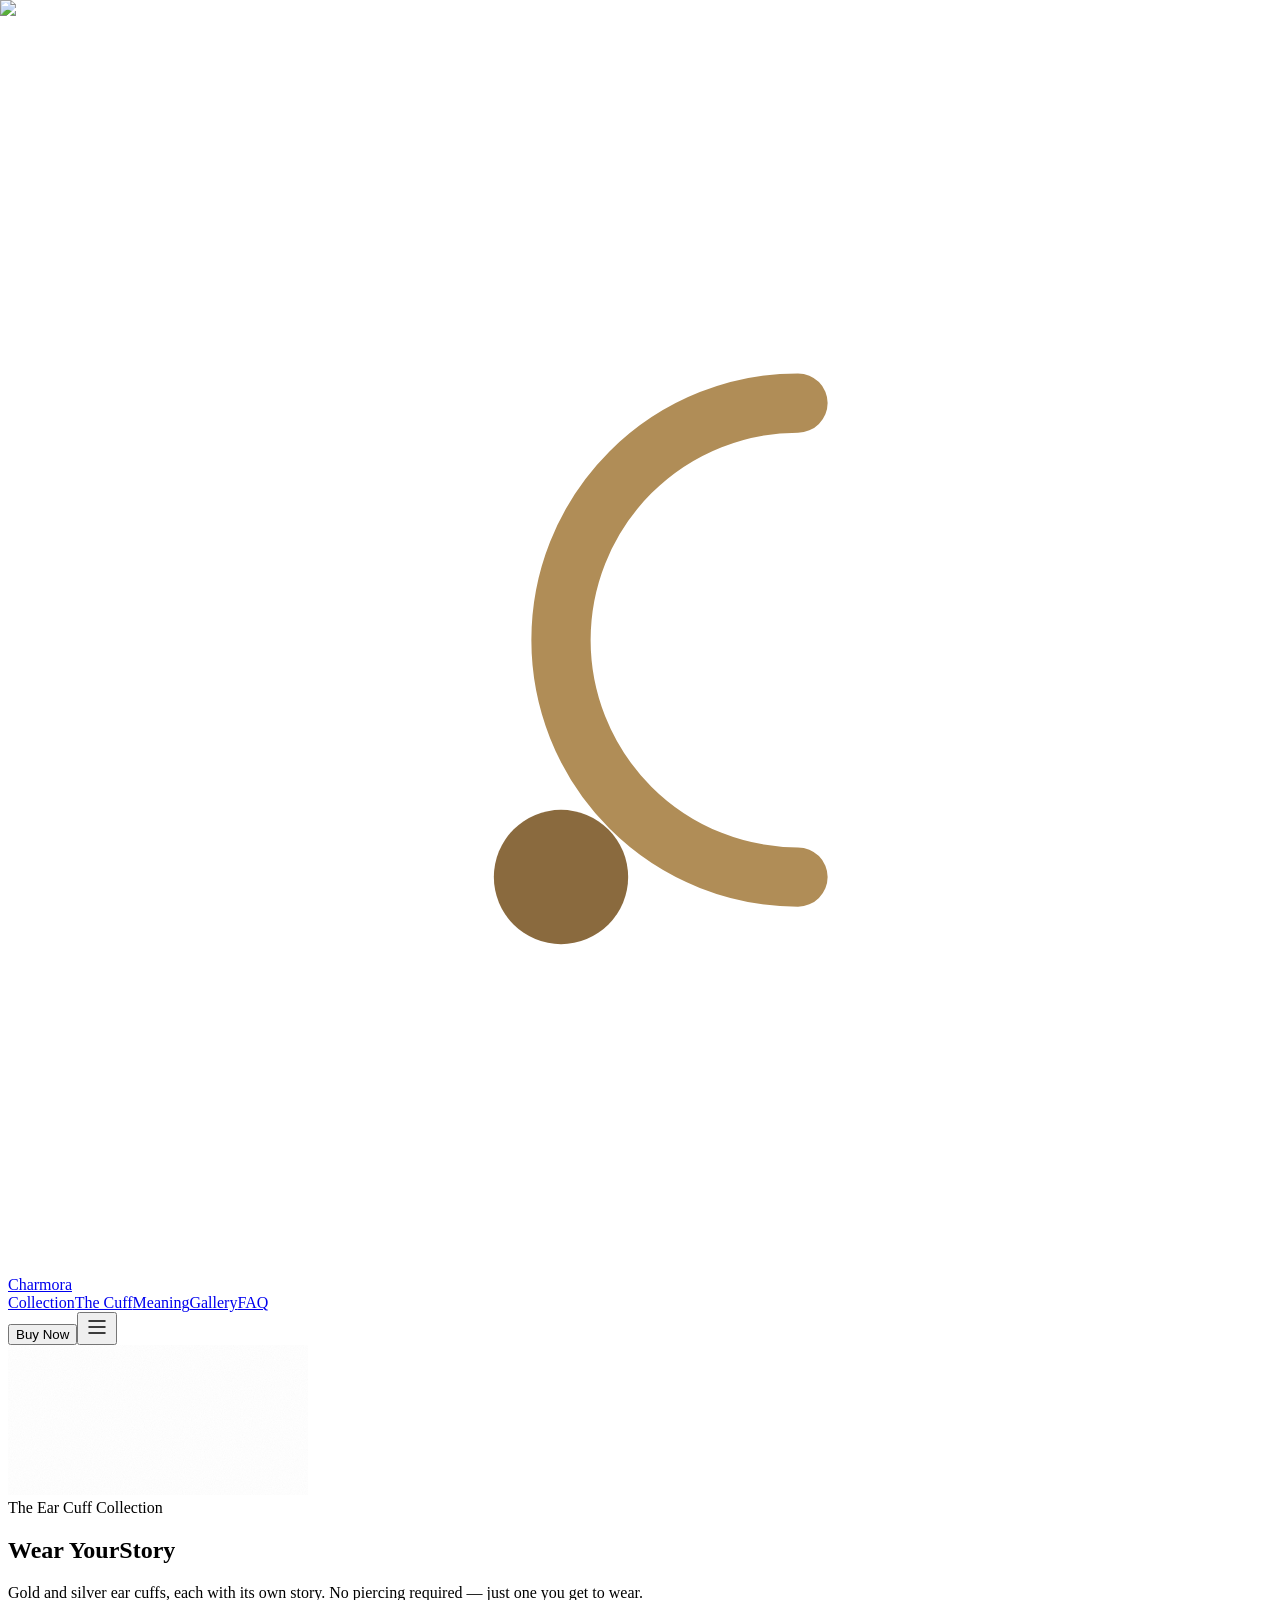
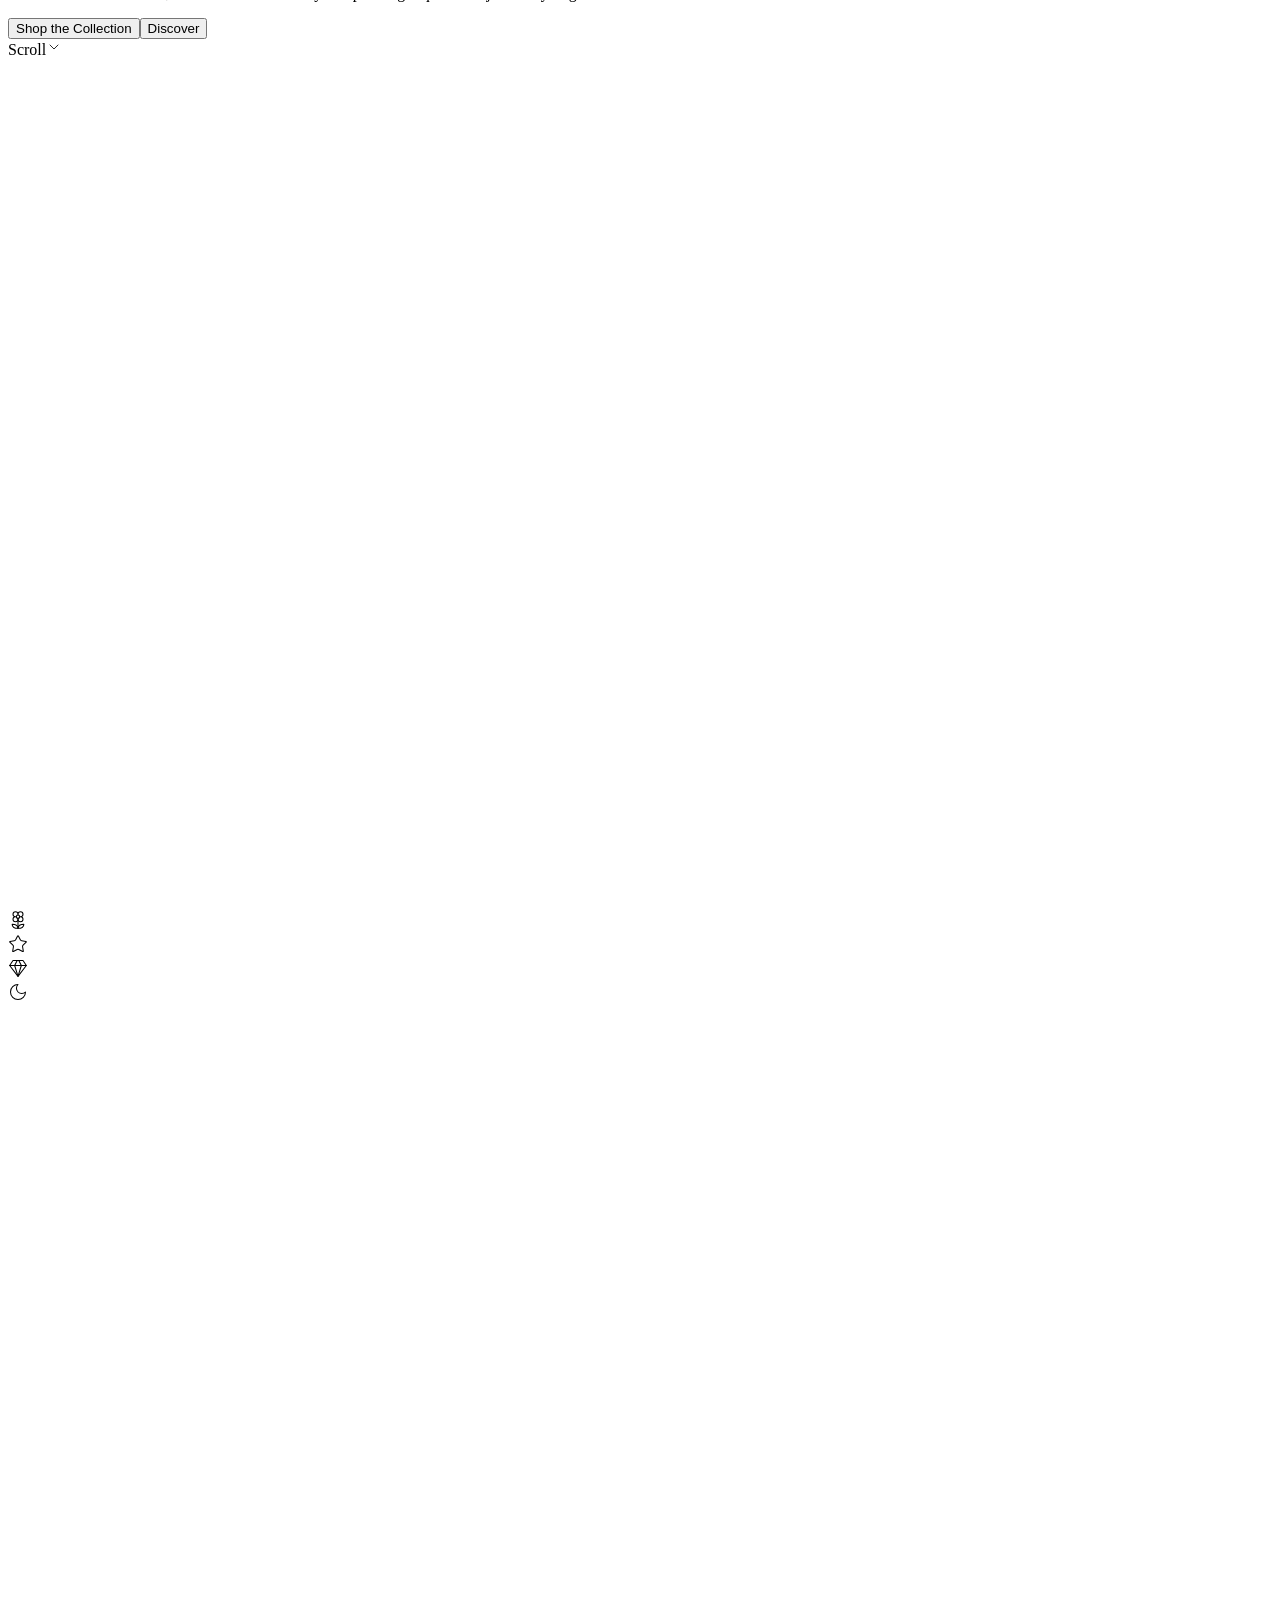
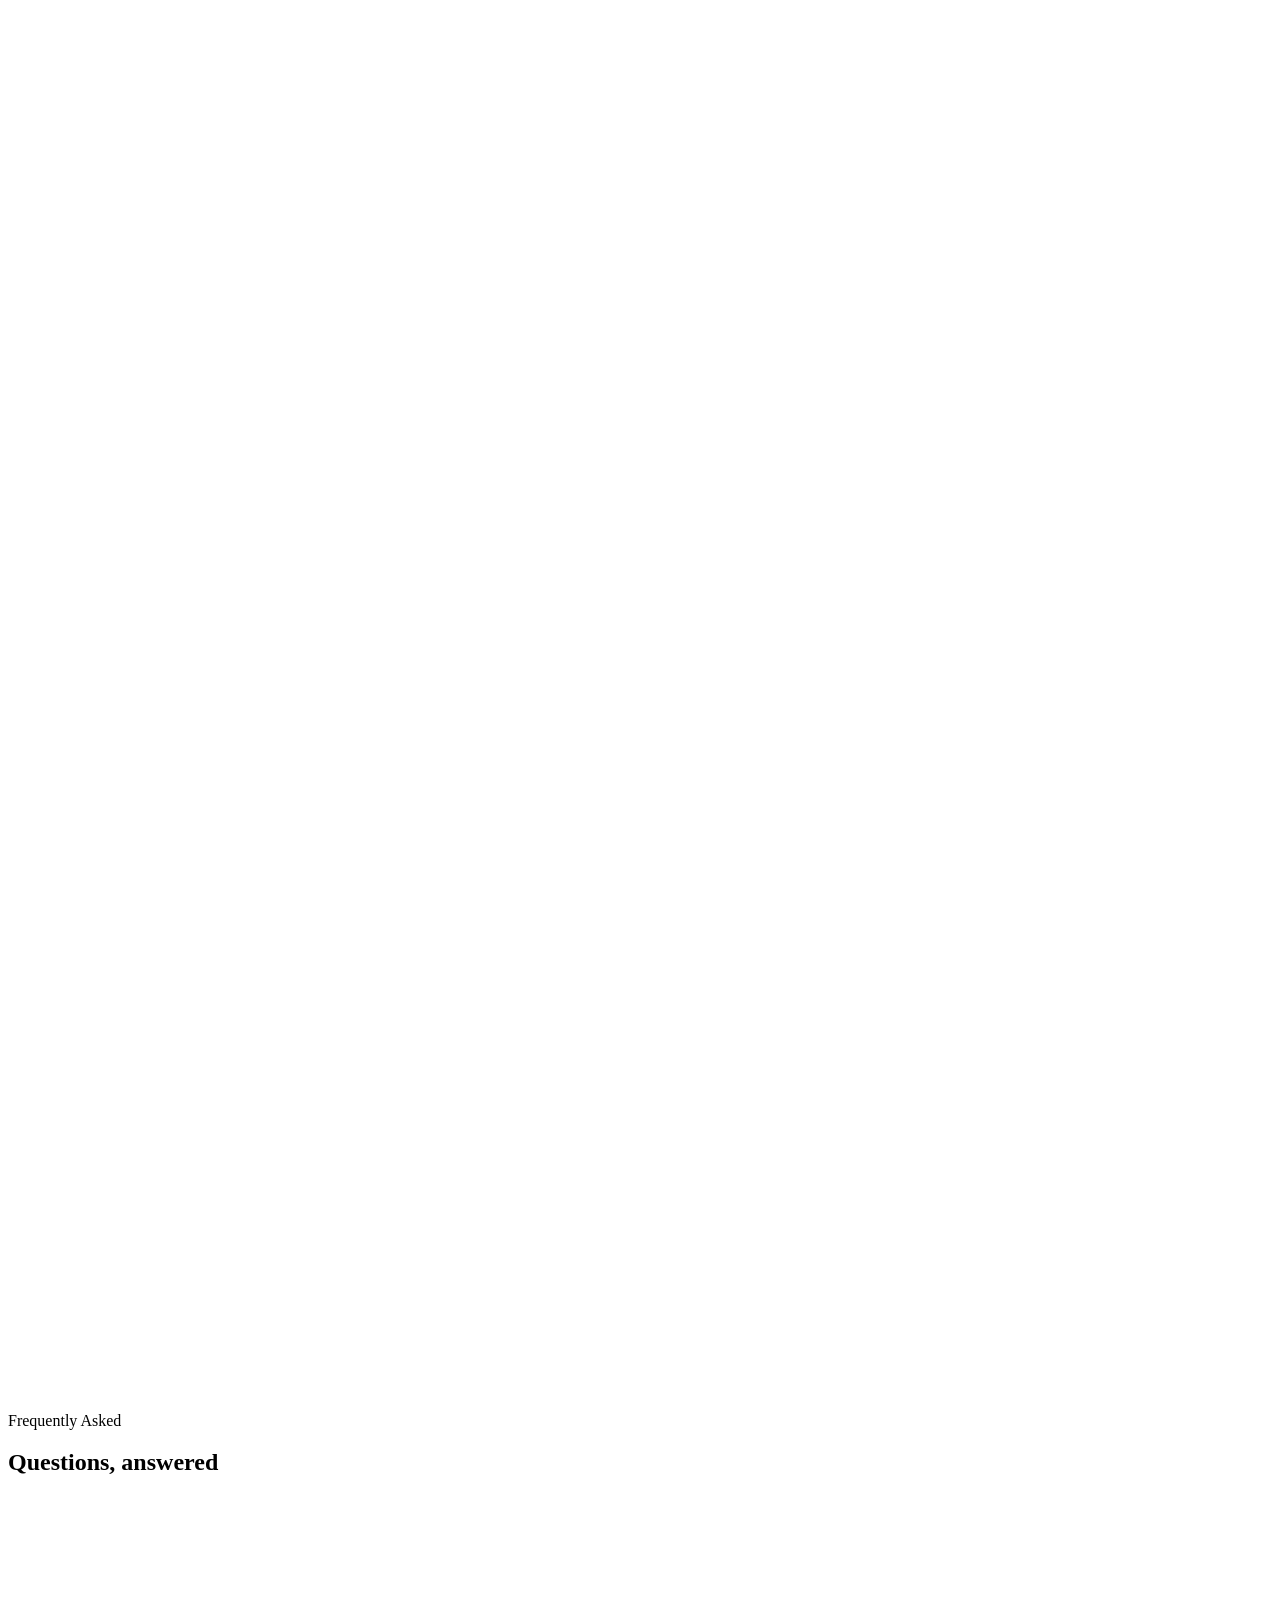
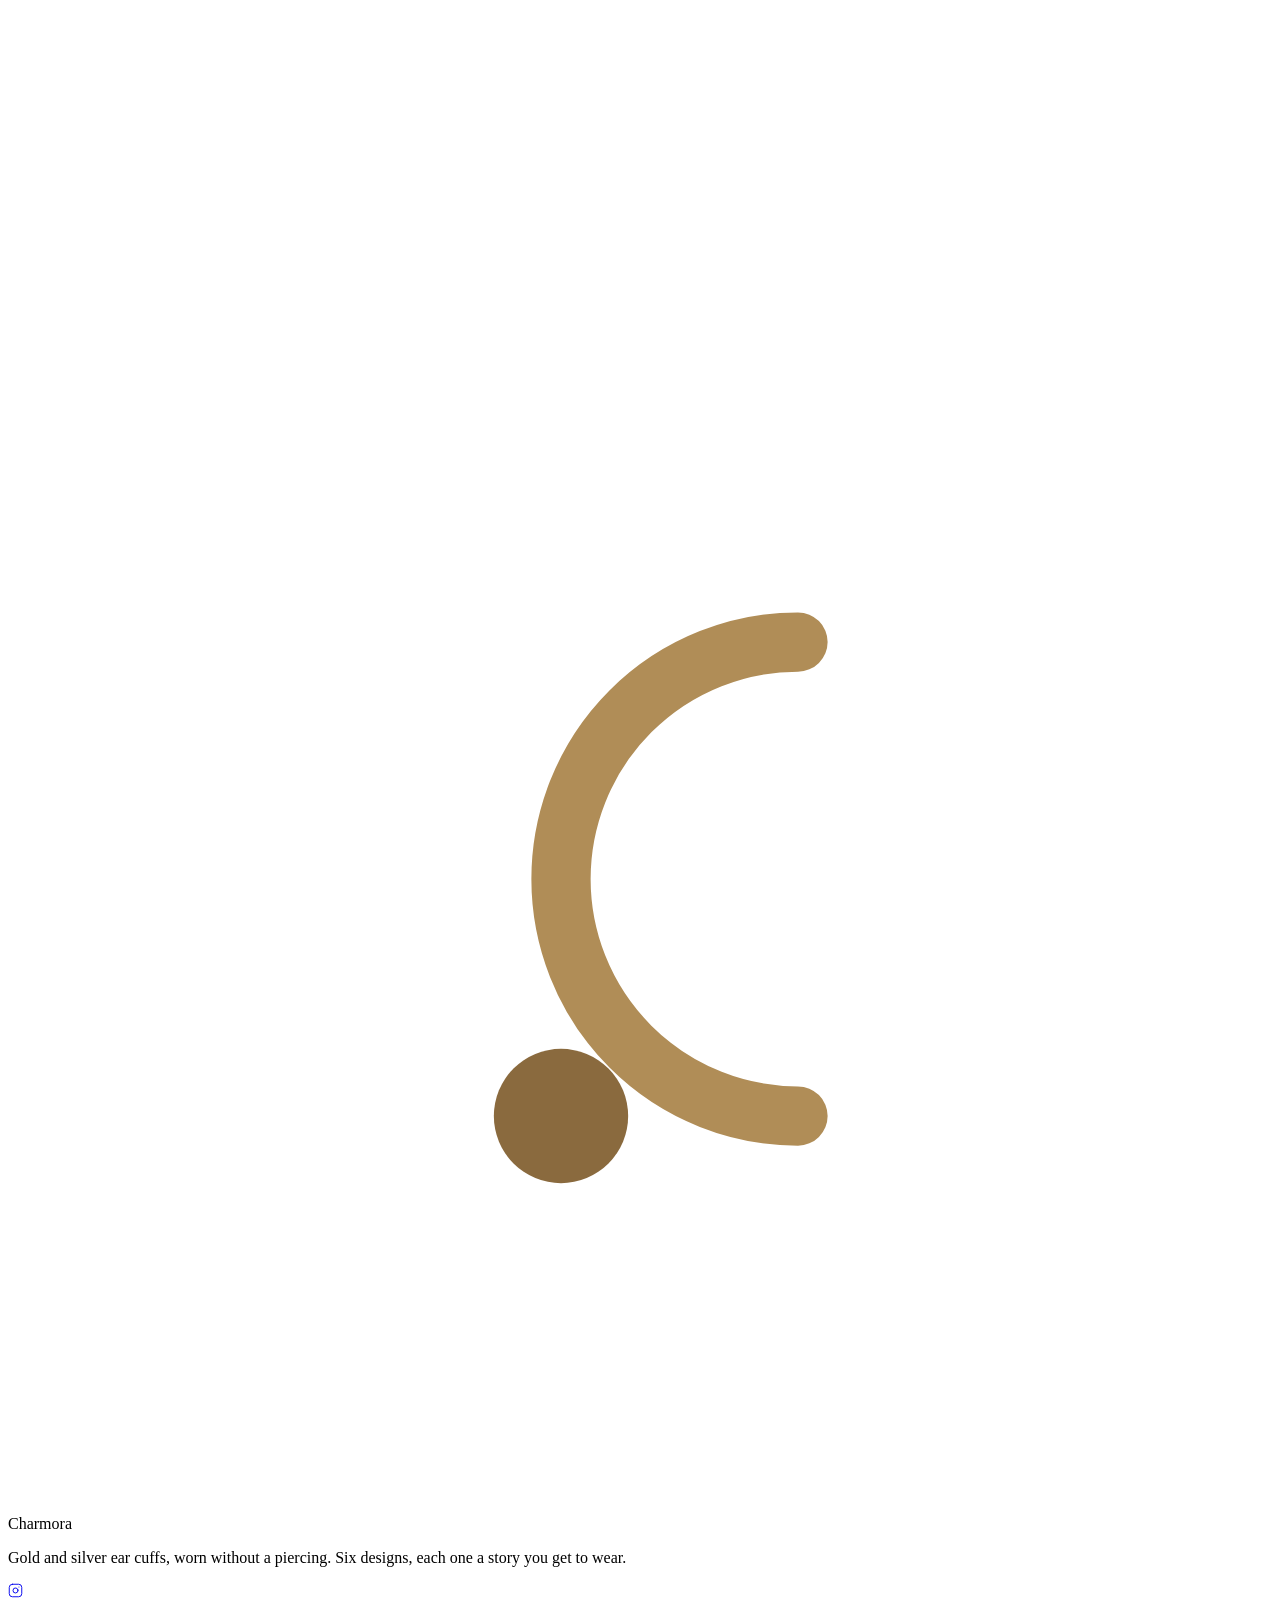
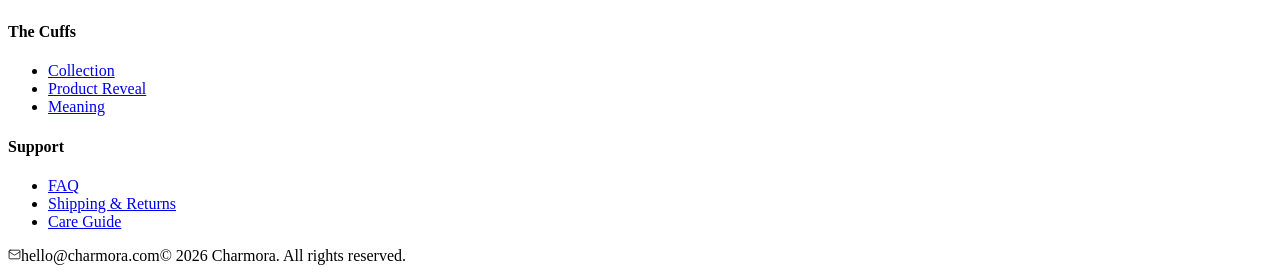
==== commit ee77a3df: "Add files via upload" ====
--- a/index.html
+++ b/index.html
@@ -1 +1 @@
-<!DOCTYPE html><!--z7KP_KOpHDG428ThnOGQT--><html lang="en" class="__variable_16bb0c __variable_744fae"><head><meta charSet="utf-8"/><meta name="viewport" content="width=device-width, initial-scale=1"/><link rel="preload" href="/_next__static__media__7b89a4fd5e90ede0-s.p.woff2" as="font" crossorigin="" type="font/woff2"/><link rel="preload" href="/_next__static__media__9dd75fadc5b3df29-s.p.woff2" as="font" crossorigin="" type="font/woff2"/><link rel="preload" href="/_next__static__media__e18f83c737786aa7-s.p.woff2" as="font" crossorigin="" type="font/woff2"/><link rel="preload" as="image" href="/images__lifestyle-profile.webp"/><link rel="preload" as="image" href="/images__product-studio.webp"/><link rel="stylesheet" href="/_next__static__css__1ae967c02a012d88.css" data-precedence="next"/><link rel="preload" as="script" fetchPriority="low" href="/_next__static__chunks__webpack-edcbd1ce7291a018.js"/><script src="/_next__static__chunks__4bd1b696-21f374d1156f834a.js" async=""></script><script src="/_next__static__chunks__255-5591bfeb131f63cb.js" async=""></script><script src="/_next__static__chunks__main-app-81bc59df3e947aa5.js" async=""></script><script src="/_next__static__chunks__c15bf2b0-52e8419f34af26ab.js" async=""></script><script src="/_next__static__chunks__674-7362b3a91d2b8743.js" async=""></script><script src="/_next__static__chunks__app__layout-0a283e86a85b2640.js" async=""></script><script src="/_next__static__chunks__815-59c1d80e8e95e34d.js" async=""></script><script src="/_next__static__chunks__app__page-029f7f0ccf576a67.js" async=""></script><meta name="next-size-adjust" content=""/><meta name="theme-color" content="#121110"/><title>Charmora — Gold &amp; Silver Ear Cuffs | Wear Your Story</title><meta name="description" content="Charmora is a collection of gold and silver ear cuffs worn without a piercing — including the Signature Ear Cuff, customizable with charms for love, dreams, memories, and new beginnings."/><meta name="author" content="Charmora"/><meta name="keywords" content="Charmora,ear cuff,gold ear cuff,silver ear cuff,charm ear cuff,interchangeable charms,no piercing ear cuff,ear cuff collection"/><meta name="robots" content="index, follow"/><meta property="og:title" content="Charmora — Gold &amp; Silver Ear Cuffs | Wear Your Story"/><meta property="og:description" content="Charmora is a collection of gold and silver ear cuffs worn without a piercing — including the Signature Ear Cuff, customizable with charms for love, dreams, memories, and new beginnings."/><meta property="og:url" content="https://charmora.com"/><meta property="og:site_name" content="Charmora"/><meta property="og:locale" content="en_US"/><meta property="og:image" content="https://charmora.com/og-image.png"/><meta property="og:image:width" content="1200"/><meta property="og:image:height" content="630"/><meta property="og:image:alt" content="Charmora — Gold &amp; Silver Ear Cuffs"/><meta property="og:type" content="website"/><meta name="twitter:card" content="summary_large_image"/><meta name="twitter:title" content="Charmora — Gold &amp; Silver Ear Cuffs | Wear Your Story"/><meta name="twitter:description" content="Charmora is a collection of gold and silver ear cuffs worn without a piercing — including the Signature Ear Cuff, customizable with charms for love, dreams, memories, and new beginnings."/><meta name="twitter:image" content="https://charmora.com/og-image.png"/><link rel="icon" href="/favicon.ico" sizes="any"/><link rel="icon" href="/favicon-16x16.png" sizes="16x16" type="image/png"/><link rel="icon" href="/favicon-32x32.png" sizes="32x32" type="image/png"/><link rel="icon" href="/icon-512.png" sizes="512x512" type="image/png"/><link rel="apple-touch-icon" href="/apple-touch-icon.png" sizes="180x180" type="image/png"/><script src="/_next__static__chunks__polyfills-42372ed130431b0a.js" noModule=""></script></head><body><div hidden=""><!--$--><!--/$--></div><header class="fixed top-0 left-0 right-0 z-50 transition-all duration-500 bg-transparent py-6"><div class="mx-auto flex max-w-7xl items-center justify-between px-6 md:px-10"><a href="#top" class="flex items-center gap-2.5" aria-label="Charmora home"><svg viewBox="0 0 64 64" class="h-7 w-7" role="img" aria-label="Charmora"><circle cx="32" cy="32" r="31" fill="#FFFFFF"></circle><path d="M40 20a12 12 0 1 0 0 24" fill="none" stroke="#B08D57" stroke-width="3" stroke-linecap="round"></path><circle cx="28" cy="44" r="3.4" fill="#8A6A3E"></circle></svg><span class="font-display tracking-[0.2em] text-cream text-2xl transition-colors">Charmora</span></a><nav class="hidden items-center gap-9 md:flex"><a href="#collection" class="relative py-1 text-[11px] font-medium uppercase tracking-widest2 transition-colors hover:text-gold after:absolute after:-bottom-0.5 after:left-0 after:h-px after:w-0 after:bg-gold after:transition-all after:duration-300 hover:after:w-full text-cream/90">Collection</a><a href="#reveal" class="relative py-1 text-[11px] font-medium uppercase tracking-widest2 transition-colors hover:text-gold after:absolute after:-bottom-0.5 after:left-0 after:h-px after:w-0 after:bg-gold after:transition-all after:duration-300 hover:after:w-full text-cream/90">The Cuff</a><a href="#meaning" class="relative py-1 text-[11px] font-medium uppercase tracking-widest2 transition-colors hover:text-gold after:absolute after:-bottom-0.5 after:left-0 after:h-px after:w-0 after:bg-gold after:transition-all after:duration-300 hover:after:w-full text-cream/90">Meaning</a><a href="#gallery" class="relative py-1 text-[11px] font-medium uppercase tracking-widest2 transition-colors hover:text-gold after:absolute after:-bottom-0.5 after:left-0 after:h-px after:w-0 after:bg-gold after:transition-all after:duration-300 hover:after:w-full text-cream/90">Gallery</a><a href="#faq" class="relative py-1 text-[11px] font-medium uppercase tracking-widest2 transition-colors hover:text-gold after:absolute after:-bottom-0.5 after:left-0 after:h-px after:w-0 after:bg-gold after:transition-all after:duration-300 hover:after:w-full text-cream/90">FAQ</a></nav><div class="flex items-center gap-4"><button class="hidden items-center gap-2 border px-5 py-2.5 text-[11px] font-medium uppercase tracking-widest2 transition-all duration-300 hover:scale-[1.04] active:scale-[0.97] md:inline-flex border-cream text-cream hover:bg-cream hover:text-ink">Buy Now</button><button aria-label="Menu" class="md:hidden text-cream"><svg xmlns="http://www.w3.org/2000/svg" width="24" height="24" viewBox="0 0 24 24" fill="none" stroke="currentColor" stroke-width="1.5" stroke-linecap="round" stroke-linejoin="round" class="lucide lucide-menu"><line x1="4" x2="20" y1="12" y2="12"></line><line x1="4" x2="20" y1="6" y2="6"></line><line x1="4" x2="20" y1="18" y2="18"></line></svg></button></div></div></header><main><section id="top" class="relative flex h-[100svh] min-h-[640px] w-full items-center justify-center overflow-hidden bg-ink"><div class="absolute inset-0"><div class="absolute inset-0"><img alt="A woman in profile wearing the Charmora Signature Ear Cuff with Blue Gem and Star charms" decoding="async" data-nimg="fill" class="object-cover object-[75%_center]" style="position:absolute;height:100%;width:100%;left:0;top:0;right:0;bottom:0;color:transparent" src="/images__lifestyle-profile.webp"/></div><div class="absolute inset-0 bg-gradient-to-b from-ink/60 via-ink/25 to-ink/85"></div><div class="absolute inset-0 bg-[radial-gradient(ellipse_at_center,transparent_25%,rgba(19,15,12,0.7)_100%)]"></div><svg class="pointer-events-none absolute inset-0 h-full w-full mix-blend-overlay" style="opacity:0.06" aria-hidden="true"><filter id="charmora-grain"><feTurbulence type="fractalNoise" baseFrequency="0.9" numOctaves="2" stitchTiles="stitch"></feTurbulence><feColorMatrix type="saturate" values="0"></feColorMatrix></filter><rect width="100%" height="100%" filter="url(#charmora-grain)"></rect></svg></div><div class="relative z-10 flex flex-col items-center px-6 text-center"><span class="mb-6 block text-[11px] uppercase tracking-widest2 text-champagne-light">The Ear Cuff Collection</span><h1 class="font-display font-light text-cream"><span class="block overflow-hidden"><span class="block text-[13vw] leading-[0.95] sm:text-[9vw] md:text-[6.5vw]">Wear Your</span></span><span class="block overflow-hidden"><span class="gold-text block animate-shimmer bg-[length:200%_auto] text-[13vw] italic leading-[0.95] sm:text-[9vw] md:text-[6.5vw]">Story</span></span></h1><p class="mx-auto mt-8 max-w-md text-balance text-sm font-light leading-relaxed text-cream/80 md:text-base">Gold and silver ear cuffs, each with its own story. No piercing required — just one you get to wear.</p><div class="mt-11 flex flex-col items-center gap-4 sm:flex-row"><button class="border border-cream bg-cream px-10 py-4 text-[11px] uppercase tracking-widest2 text-ink transition-all duration-300 hover:scale-[1.03] hover:bg-transparent hover:text-cream active:scale-[0.98]">Shop the Collection</button><button class="border border-cream/50 px-10 py-4 text-[11px] uppercase tracking-widest2 text-cream transition-all duration-300 hover:scale-[1.03] hover:border-cream hover:bg-cream/10 active:scale-[0.98]">Discover</button></div></div><div class="absolute bottom-8 left-1/2 z-10 flex -translate-x-1/2 flex-col items-center gap-2 opacity-0"><span class="text-[10px] uppercase tracking-widest2 text-cream/60">Scroll</span><svg xmlns="http://www.w3.org/2000/svg" width="16" height="16" viewBox="0 0 24 24" fill="none" stroke="currentColor" stroke-width="1.25" stroke-linecap="round" stroke-linejoin="round" class="lucide lucide-chevron-down text-cream/60"><path d="m6 9 6 6 6-6"></path></svg></div></section><section id="collection" class="relative bg-cream py-24 md:py-36"><div class="mx-auto max-w-7xl px-6 md:px-10"><div class="mx-auto max-w-xl text-center" style="opacity:0;transform:translateY(32px)"><div class="flex items-center gap-4 justify-center md:justify-start"><span class="h-px w-8 bg-gold"></span><span class="text-[11px] md:text-xs tracking-widest2 uppercase text-gold-dark font-medium">The Collection</span></div><h2 class="mt-6 font-display text-4xl font-light text-ink md:text-5xl">Six cuffs. <span class="italic gold-text">One signature.</span></h2><p class="mx-auto mt-5 max-w-md text-sm font-light leading-relaxed text-ink/60">Each ear cuff is designed to be worn alone — no piercing required. Choose the one that tells your story.</p></div><div class="mt-16 grid grid-cols-2 gap-4 sm:gap-6 lg:grid-cols-3"><div style="opacity:0;transform:translateY(32px)"><button class="group relative block w-full overflow-hidden border text-left transition-all duration-300 border-gold"><div class="relative aspect-[4/5] overflow-hidden bg-cream-soft"><img alt="Signature Ear Cuff" loading="lazy" decoding="async" data-nimg="fill" class="object-cover transition-transform duration-700 group-hover:scale-105" style="position:absolute;height:100%;width:100%;left:0;top:0;right:0;bottom:0;color:transparent" src="/images__product-studio.webp"/><span class="absolute right-3 top-3 flex h-7 w-7 items-center justify-center rounded-full bg-gold text-ink"><svg xmlns="http://www.w3.org/2000/svg" width="14" height="14" viewBox="0 0 24 24" fill="none" stroke="currentColor" stroke-width="3" stroke-linecap="round" stroke-linejoin="round" class="lucide lucide-check"><path d="M20 6 9 17l-5-5"></path></svg></span></div><div class="flex items-start justify-between gap-2 p-4"><div><h3 class="font-display text-base font-light text-ink md:text-lg">Signature Ear Cuff</h3><span class="mt-1 block text-[10px] uppercase tracking-widest2 text-ink/40">Gold Vermeil<!-- --> · Customizable</span></div><span class="flex-shrink-0 text-sm text-ink/70">$90</span></div></button></div><div style="opacity:0;transform:translateY(32px)"><button class="group relative block w-full overflow-hidden border text-left transition-all duration-300 border-ink/10 hover:border-ink/30"><div class="relative aspect-[4/5] overflow-hidden bg-cream-soft"><img alt="Starfish Trail Cuff" loading="lazy" decoding="async" data-nimg="fill" class="object-cover transition-transform duration-700 group-hover:scale-105" style="position:absolute;height:100%;width:100%;left:0;top:0;right:0;bottom:0;color:transparent" src="/images__product-starfish-trail.webp"/></div><div class="flex items-start justify-between gap-2 p-4"><div><h3 class="font-display text-base font-light text-ink md:text-lg">Starfish Trail Cuff</h3><span class="mt-1 block text-[10px] uppercase tracking-widest2 text-ink/40">Sterling Silver</span></div><span class="flex-shrink-0 text-sm text-ink/70">$90</span></div></button></div><div style="opacity:0;transform:translateY(32px)"><button class="group relative block w-full overflow-hidden border text-left transition-all duration-300 border-ink/10 hover:border-ink/30"><div class="relative aspect-[4/5] overflow-hidden bg-cream-soft"><img alt="Leaf Vine Cuff" loading="lazy" decoding="async" data-nimg="fill" class="object-cover transition-transform duration-700 group-hover:scale-105" style="position:absolute;height:100%;width:100%;left:0;top:0;right:0;bottom:0;color:transparent" src="/images__product-leaf-vine.webp"/></div><div class="flex items-start justify-between gap-2 p-4"><div><h3 class="font-display text-base font-light text-ink md:text-lg">Leaf Vine Cuff</h3><span class="mt-1 block text-[10px] uppercase tracking-widest2 text-ink/40">Gold Vermeil</span></div><span class="flex-shrink-0 text-sm text-ink/70">$90</span></div></button></div><div style="opacity:0;transform:translateY(32px)"><button class="group relative block w-full overflow-hidden border text-left transition-all duration-300 border-ink/10 hover:border-ink/30"><div class="relative aspect-[4/5] overflow-hidden bg-cream-soft"><img alt="Butterfly Cuff" loading="lazy" decoding="async" data-nimg="fill" class="object-cover transition-transform duration-700 group-hover:scale-105" style="position:absolute;height:100%;width:100%;left:0;top:0;right:0;bottom:0;color:transparent" src="/images__product-butterfly.webp"/></div><div class="flex items-start justify-between gap-2 p-4"><div><h3 class="font-display text-base font-light text-ink md:text-lg">Butterfly Cuff</h3><span class="mt-1 block text-[10px] uppercase tracking-widest2 text-ink/40">Sterling Silver</span></div><span class="flex-shrink-0 text-sm text-ink/70">$90</span></div></button></div><div style="opacity:0;transform:translateY(32px)"><button class="group relative block w-full overflow-hidden border text-left transition-all duration-300 border-ink/10 hover:border-ink/30"><div class="relative aspect-[4/5] overflow-hidden bg-cream-soft"><img alt="Gem Fringe Cuff — Gold" loading="lazy" decoding="async" data-nimg="fill" class="object-cover transition-transform duration-700 group-hover:scale-105" style="position:absolute;height:100%;width:100%;left:0;top:0;right:0;bottom:0;color:transparent" src="/images__product-gem-fringe-gold.webp"/></div><div class="flex items-start justify-between gap-2 p-4"><div><h3 class="font-display text-base font-light text-ink md:text-lg">Gem Fringe Cuff — Gold</h3><span class="mt-1 block text-[10px] uppercase tracking-widest2 text-ink/40">Gold Vermeil</span></div><span class="flex-shrink-0 text-sm text-ink/70">$90</span></div></button></div><div style="opacity:0;transform:translateY(32px)"><button class="group relative block w-full overflow-hidden border text-left transition-all duration-300 border-ink/10 hover:border-ink/30"><div class="relative aspect-[4/5] overflow-hidden bg-cream-soft"><img alt="Gem Fringe Cuff — Silver" loading="lazy" decoding="async" data-nimg="fill" class="object-cover transition-transform duration-700 group-hover:scale-105" style="position:absolute;height:100%;width:100%;left:0;top:0;right:0;bottom:0;color:transparent" src="/images__product-gem-fringe-silver.webp"/></div><div class="flex items-start justify-between gap-2 p-4"><div><h3 class="font-display text-base font-light text-ink md:text-lg">Gem Fringe Cuff — Silver</h3><span class="mt-1 block text-[10px] uppercase tracking-widest2 text-ink/40">Sterling Silver</span></div><span class="flex-shrink-0 text-sm text-ink/70">$90</span></div></button></div><div style="opacity:0;transform:translateY(32px)"><button class="group relative block w-full overflow-hidden border text-left transition-all duration-300 border-ink/10 hover:border-ink/30"><div class="relative aspect-[4/5] overflow-hidden bg-cream-soft"><img alt="Pearl Blossom Cuff" loading="lazy" decoding="async" data-nimg="fill" class="object-cover transition-transform duration-700 group-hover:scale-105" style="position:absolute;height:100%;width:100%;left:0;top:0;right:0;bottom:0;color:transparent" src="/images__product-pearl-blossom.webp"/></div><div class="flex items-start justify-between gap-2 p-4"><div><h3 class="font-display text-base font-light text-ink md:text-lg">Pearl Blossom Cuff</h3><span class="mt-1 block text-[10px] uppercase tracking-widest2 text-ink/40">Gold Vermeil</span></div><span class="flex-shrink-0 text-sm text-ink/70">$90</span></div></button></div></div></div></section><section id="reveal" class="relative overflow-hidden bg-cream py-24 md:py-36"><div class="pointer-events-none absolute inset-0 bg-gold-sheen opacity-[0.04]"></div><div class="relative mx-auto max-w-7xl px-6 md:px-10"><div class="mx-auto max-w-xl text-center" style="opacity:0;transform:translateY(32px)"><div class="flex items-center gap-4 justify-center md:justify-start"><span class="h-px w-8 bg-gold"></span><span class="text-[11px] md:text-xs tracking-widest2 uppercase text-gold-dark font-medium">Product Reveal</span></div><h2 class="mt-6 font-display text-4xl font-light text-ink md:text-5xl">Signature Ear Cuff<!-- --> <span class="italic text-gold-dark">— <!-- -->Your Story</span></h2><p class="mx-auto mt-5 max-w-md text-sm font-light leading-relaxed text-ink/60">A single, sculpted hoop in 14k gold vermeil, designed to hold up to three charms at once.</p></div><div class="relative mx-auto mt-16 flex max-w-3xl items-center justify-center"><div class="absolute z-0 hidden h-14 w-14 items-center justify-center rounded-full border border-gold/25 bg-white/60 text-gold-dark shadow-[0_10px_30px_-10px_rgba(176,141,87,0.4)] backdrop-blur-sm sm:flex" style="top:8%;left:6%"><svg xmlns="http://www.w3.org/2000/svg" width="20" height="20" viewBox="0 0 24 24" fill="none" stroke="currentColor" stroke-width="1.25" stroke-linecap="round" stroke-linejoin="round" class="lucide lucide-flower2"><path d="M12 5a3 3 0 1 1 3 3m-3-3a3 3 0 1 0-3 3m3-3v1M9 8a3 3 0 1 0 3 3M9 8h1m5 0a3 3 0 1 1-3 3m3-3h-1m-2 3v-1"></path><circle cx="12" cy="8" r="2"></circle><path d="M12 10v12"></path><path d="M12 22c4.2 0 7-1.667 7-5-4.2 0-7 1.667-7 5Z"></path><path d="M12 22c-4.2 0-7-1.667-7-5 4.2 0 7 1.667 7 5Z"></path></svg></div><div class="absolute z-0 hidden h-14 w-14 items-center justify-center rounded-full border border-gold/25 bg-white/60 text-gold-dark shadow-[0_10px_30px_-10px_rgba(176,141,87,0.4)] backdrop-blur-sm sm:flex" style="top:18%;right:8%"><svg xmlns="http://www.w3.org/2000/svg" width="20" height="20" viewBox="0 0 24 24" fill="none" stroke="currentColor" stroke-width="1.25" stroke-linecap="round" stroke-linejoin="round" class="lucide lucide-star"><path d="M11.525 2.295a.53.53 0 0 1 .95 0l2.31 4.679a2.123 2.123 0 0 0 1.595 1.16l5.166.756a.53.53 0 0 1 .294.904l-3.736 3.638a2.123 2.123 0 0 0-.611 1.878l.882 5.14a.53.53 0 0 1-.771.56l-4.618-2.428a2.122 2.122 0 0 0-1.973 0L6.396 21.01a.53.53 0 0 1-.77-.56l.881-5.139a2.122 2.122 0 0 0-.611-1.879L2.16 9.795a.53.53 0 0 1 .294-.906l5.165-.755a2.122 2.122 0 0 0 1.597-1.16z"></path></svg></div><div class="absolute z-0 hidden h-14 w-14 items-center justify-center rounded-full border border-gold/25 bg-white/60 text-gold-dark shadow-[0_10px_30px_-10px_rgba(176,141,87,0.4)] backdrop-blur-sm sm:flex" style="bottom:22%;left:10%"><svg xmlns="http://www.w3.org/2000/svg" width="20" height="20" viewBox="0 0 24 24" fill="none" stroke="currentColor" stroke-width="1.25" stroke-linecap="round" stroke-linejoin="round" class="lucide lucide-gem"><path d="M6 3h12l4 6-10 13L2 9Z"></path><path d="M11 3 8 9l4 13 4-13-3-6"></path><path d="M2 9h20"></path></svg></div><div class="absolute z-0 hidden h-14 w-14 items-center justify-center rounded-full border border-gold/25 bg-white/60 text-gold-dark shadow-[0_10px_30px_-10px_rgba(176,141,87,0.4)] backdrop-blur-sm sm:flex" style="bottom:10%;right:12%"><svg xmlns="http://www.w3.org/2000/svg" width="20" height="20" viewBox="0 0 24 24" fill="none" stroke="currentColor" stroke-width="1.25" stroke-linecap="round" stroke-linejoin="round" class="lucide lucide-moon"><path d="M12 3a6 6 0 0 0 9 9 9 9 0 1 1-9-9Z"></path></svg></div><div class="relative z-10 aspect-[4/5] w-full max-w-sm sm:max-w-md" style="opacity:0;transform:scale(0.98)"><img alt="The Charmora Signature Ear Cuff" decoding="async" data-nimg="fill" class="object-contain drop-shadow-[0_30px_60px_rgba(35,28,24,0.18)]" style="position:absolute;height:100%;width:100%;left:0;top:0;right:0;bottom:0;color:transparent" src="/images__product-studio.webp"/></div></div><div class="mx-auto mt-16 grid max-w-4xl grid-cols-2 gap-x-6 gap-y-8 md:grid-cols-4" style="opacity:0;transform:translateY(32px)"><div class="flex flex-col items-center gap-3 text-center"><div class="flex h-12 w-12 items-center justify-center rounded-full border border-gold/25 text-gold-dark"><svg xmlns="http://www.w3.org/2000/svg" width="18" height="18" viewBox="0 0 24 24" fill="none" stroke="currentColor" stroke-width="1.25" stroke-linecap="round" stroke-linejoin="round" class="lucide lucide-shield-check"><path d="M20 13c0 5-3.5 7.5-7.66 8.95a1 1 0 0 1-.67-.01C7.5 20.5 4 18 4 13V6a1 1 0 0 1 1-1c2 0 4.5-1.2 6.24-2.72a1.17 1.17 0 0 1 1.52 0C14.51 3.81 17 5 19 5a1 1 0 0 1 1 1z"></path><path d="m9 12 2 2 4-4"></path></svg></div><span class="text-[11px] uppercase tracking-widest2 text-ink/60">14k Gold Vermeil</span></div><div class="flex flex-col items-center gap-3 text-center"><div class="flex h-12 w-12 items-center justify-center rounded-full border border-gold/25 text-gold-dark"><svg xmlns="http://www.w3.org/2000/svg" width="18" height="18" viewBox="0 0 24 24" fill="none" stroke="currentColor" stroke-width="1.25" stroke-linecap="round" stroke-linejoin="round" class="lucide lucide-ban"><circle cx="12" cy="12" r="10"></circle><path d="m4.9 4.9 14.2 14.2"></path></svg></div><span class="text-[11px] uppercase tracking-widest2 text-ink/60">No Piercing Needed</span></div><div class="flex flex-col items-center gap-3 text-center"><div class="flex h-12 w-12 items-center justify-center rounded-full border border-gold/25 text-gold-dark"><svg xmlns="http://www.w3.org/2000/svg" width="18" height="18" viewBox="0 0 24 24" fill="none" stroke="currentColor" stroke-width="1.25" stroke-linecap="round" stroke-linejoin="round" class="lucide lucide-infinity"><path d="M12 12c-2-2.67-4-4-6-4a4 4 0 1 0 0 8c2 0 4-1.33 6-4Zm0 0c2 2.67 4 4 6 4a4 4 0 0 0 0-8c-2 0-4 1.33-6 4Z"></path></svg></div><span class="text-[11px] uppercase tracking-widest2 text-ink/60">One Size, Adjustable</span></div><div class="flex flex-col items-center gap-3 text-center"><div class="flex h-12 w-12 items-center justify-center rounded-full border border-gold/25 text-gold-dark"><svg xmlns="http://www.w3.org/2000/svg" width="18" height="18" viewBox="0 0 24 24" fill="none" stroke="currentColor" stroke-width="1.25" stroke-linecap="round" stroke-linejoin="round" class="lucide lucide-move3d"><path d="M5 3v16h16"></path><path d="m5 19 6-6"></path><path d="m2 6 3-3 3 3"></path><path d="m18 16 3 3-3 3"></path></svg></div><span class="text-[11px] uppercase tracking-widest2 text-ink/60">Hypoallergenic</span></div></div></div></section><section id="charms" class="relative bg-ink py-24 md:py-36"><div class="mx-auto max-w-7xl px-6 md:px-10"><div class="mx-auto max-w-xl text-center" style="opacity:0;transform:translateY(32px)"><div class="flex items-center gap-4 justify-center md:justify-start"><span class="h-px w-8 bg-gold"></span><span class="text-[11px] md:text-xs tracking-widest2 uppercase text-gold-dark font-medium">Choose Your Charms</span></div><h2 class="mt-6 font-display text-4xl font-light text-cream md:text-5xl">Build <span class="italic gold-text">your combination</span></h2><p class="mx-auto mt-5 max-w-md text-sm font-light leading-relaxed text-cream/60">Your cuff holds up to <!-- -->3<!-- --> charms at once. Choose the ones that tell your story — swap them any time.</p></div><div class="mt-16 grid grid-cols-1 gap-14 lg:grid-cols-[0.9fr_1.1fr] lg:items-center lg:gap-20"><div class="relative mx-auto w-full max-w-sm" style="opacity:0;transform:translateY(32px)"><div class="relative aspect-square overflow-hidden rounded-full border border-cream/10 bg-gradient-to-b from-cream/[0.06] to-transparent"><img alt="Charmora Signature Ear Cuff preview" loading="lazy" decoding="async" data-nimg="fill" class="object-contain p-10" style="position:absolute;height:100%;width:100%;left:0;top:0;right:0;bottom:0;color:transparent" src="/images__product-studio.webp"/></div><div class="mt-8 flex items-center justify-center gap-4"><div class="flex h-14 w-14 items-center justify-center rounded-full border border-gold bg-cream/5" style="box-shadow:0 0 0 1px #C1786240 inset;opacity:1;transform:none"><svg xmlns="http://www.w3.org/2000/svg" width="20" height="20" viewBox="0 0 24 24" fill="none" stroke="currentColor" stroke-width="1.25" stroke-linecap="round" stroke-linejoin="round" class="lucide lucide-flower2" style="color:#C17862"><path d="M12 5a3 3 0 1 1 3 3m-3-3a3 3 0 1 0-3 3m3-3v1M9 8a3 3 0 1 0 3 3M9 8h1m5 0a3 3 0 1 1-3 3m3-3h-1m-2 3v-1"></path><circle cx="12" cy="8" r="2"></circle><path d="M12 10v12"></path><path d="M12 22c4.2 0 7-1.667 7-5-4.2 0-7 1.667-7 5Z"></path><path d="M12 22c-4.2 0-7-1.667-7-5 4.2 0 7 1.667 7 5Z"></path></svg></div><div class="flex h-14 w-14 items-center justify-center rounded-full border border-gold bg-cream/5" style="box-shadow:0 0 0 1px #B08D5740 inset;opacity:1;transform:none"><svg xmlns="http://www.w3.org/2000/svg" width="20" height="20" viewBox="0 0 24 24" fill="none" stroke="currentColor" stroke-width="1.25" stroke-linecap="round" stroke-linejoin="round" class="lucide lucide-star" style="color:#B08D57"><path d="M11.525 2.295a.53.53 0 0 1 .95 0l2.31 4.679a2.123 2.123 0 0 0 1.595 1.16l5.166.756a.53.53 0 0 1 .294.904l-3.736 3.638a2.123 2.123 0 0 0-.611 1.878l.882 5.14a.53.53 0 0 1-.771.56l-4.618-2.428a2.122 2.122 0 0 0-1.973 0L6.396 21.01a.53.53 0 0 1-.77-.56l.881-5.139a2.122 2.122 0 0 0-.611-1.879L2.16 9.795a.53.53 0 0 1 .294-.906l5.165-.755a2.122 2.122 0 0 0 1.597-1.16z"></path></svg></div><div class="flex h-14 w-14 items-center justify-center rounded-full border border-gold bg-cream/5" style="box-shadow:0 0 0 1px #6E8FB840 inset;opacity:1;transform:none"><svg xmlns="http://www.w3.org/2000/svg" width="20" height="20" viewBox="0 0 24 24" fill="none" stroke="currentColor" stroke-width="1.25" stroke-linecap="round" stroke-linejoin="round" class="lucide lucide-gem" style="color:#6E8FB8"><path d="M6 3h12l4 6-10 13L2 9Z"></path><path d="M11 3 8 9l4 13 4-13-3-6"></path><path d="M2 9h20"></path></svg></div></div><p class="mt-5 text-center text-[11px] uppercase tracking-widest2 text-cream/40">3<!-- --> / <!-- -->3<!-- --> charms selected</p></div><div class="grid grid-cols-1 gap-4 sm:grid-cols-2"><div style="opacity:0;transform:translateY(32px)"><button class="group flex w-full items-start gap-4 border p-5 text-left transition-all duration-300 hover:-translate-y-0.5 border-gold bg-cream/[0.06]"><span class="flex h-11 w-11 flex-shrink-0 items-center justify-center rounded-full border" style="border-color:#C1786280;color:#C17862"><svg xmlns="http://www.w3.org/2000/svg" width="18" height="18" viewBox="0 0 24 24" fill="none" stroke="currentColor" stroke-width="1.25" stroke-linecap="round" stroke-linejoin="round" class="lucide lucide-flower2"><path d="M12 5a3 3 0 1 1 3 3m-3-3a3 3 0 1 0-3 3m3-3v1M9 8a3 3 0 1 0 3 3M9 8h1m5 0a3 3 0 1 1-3 3m3-3h-1m-2 3v-1"></path><circle cx="12" cy="8" r="2"></circle><path d="M12 10v12"></path><path d="M12 22c4.2 0 7-1.667 7-5-4.2 0-7 1.667-7 5Z"></path><path d="M12 22c-4.2 0-7-1.667-7-5 4.2 0 7 1.667 7 5Z"></path></svg></span><span class="flex-1"><span class="flex items-center justify-between gap-2"><span class="font-display text-lg font-light text-cream">Flower</span><span class="flex h-5 w-5 flex-shrink-0 items-center justify-center rounded-full border transition-colors border-gold bg-gold text-ink"><svg xmlns="http://www.w3.org/2000/svg" width="12" height="12" viewBox="0 0 24 24" fill="none" stroke="currentColor" stroke-width="3" stroke-linecap="round" stroke-linejoin="round" class="lucide lucide-check"><path d="M20 6 9 17l-5-5"></path></svg></span></span><span class="mt-1 block text-[11px] uppercase tracking-widest2 text-gold-light/80">Love</span><span class="mt-2 block text-sm font-light leading-relaxed text-cream/50">For the love you carry — given, received, or still growing.</span></span></button></div><div style="opacity:0;transform:translateY(32px)"><button class="group flex w-full items-start gap-4 border p-5 text-left transition-all duration-300 hover:-translate-y-0.5 border-gold bg-cream/[0.06]"><span class="flex h-11 w-11 flex-shrink-0 items-center justify-center rounded-full border" style="border-color:#B08D5780;color:#B08D57"><svg xmlns="http://www.w3.org/2000/svg" width="18" height="18" viewBox="0 0 24 24" fill="none" stroke="currentColor" stroke-width="1.25" stroke-linecap="round" stroke-linejoin="round" class="lucide lucide-star"><path d="M11.525 2.295a.53.53 0 0 1 .95 0l2.31 4.679a2.123 2.123 0 0 0 1.595 1.16l5.166.756a.53.53 0 0 1 .294.904l-3.736 3.638a2.123 2.123 0 0 0-.611 1.878l.882 5.14a.53.53 0 0 1-.771.56l-4.618-2.428a2.122 2.122 0 0 0-1.973 0L6.396 21.01a.53.53 0 0 1-.77-.56l.881-5.139a2.122 2.122 0 0 0-.611-1.879L2.16 9.795a.53.53 0 0 1 .294-.906l5.165-.755a2.122 2.122 0 0 0 1.597-1.16z"></path></svg></span><span class="flex-1"><span class="flex items-center justify-between gap-2"><span class="font-display text-lg font-light text-cream">Star</span><span class="flex h-5 w-5 flex-shrink-0 items-center justify-center rounded-full border transition-colors border-gold bg-gold text-ink"><svg xmlns="http://www.w3.org/2000/svg" width="12" height="12" viewBox="0 0 24 24" fill="none" stroke="currentColor" stroke-width="3" stroke-linecap="round" stroke-linejoin="round" class="lucide lucide-check"><path d="M20 6 9 17l-5-5"></path></svg></span></span><span class="mt-1 block text-[11px] uppercase tracking-widest2 text-gold-light/80">Dreams</span><span class="mt-2 block text-sm font-light leading-relaxed text-cream/50">For the dreams you&#x27;re chasing and the ones still ahead.</span></span></button></div><div style="opacity:0;transform:translateY(32px)"><button class="group flex w-full items-start gap-4 border p-5 text-left transition-all duration-300 hover:-translate-y-0.5 border-gold bg-cream/[0.06]"><span class="flex h-11 w-11 flex-shrink-0 items-center justify-center rounded-full border" style="border-color:#6E8FB880;color:#6E8FB8"><svg xmlns="http://www.w3.org/2000/svg" width="18" height="18" viewBox="0 0 24 24" fill="none" stroke="currentColor" stroke-width="1.25" stroke-linecap="round" stroke-linejoin="round" class="lucide lucide-gem"><path d="M6 3h12l4 6-10 13L2 9Z"></path><path d="M11 3 8 9l4 13 4-13-3-6"></path><path d="M2 9h20"></path></svg></span><span class="flex-1"><span class="flex items-center justify-between gap-2"><span class="font-display text-lg font-light text-cream">Blue Gem</span><span class="flex h-5 w-5 flex-shrink-0 items-center justify-center rounded-full border transition-colors border-gold bg-gold text-ink"><svg xmlns="http://www.w3.org/2000/svg" width="12" height="12" viewBox="0 0 24 24" fill="none" stroke="currentColor" stroke-width="3" stroke-linecap="round" stroke-linejoin="round" class="lucide lucide-check"><path d="M20 6 9 17l-5-5"></path></svg></span></span><span class="mt-1 block text-[11px] uppercase tracking-widest2 text-gold-light/80">Memories</span><span class="mt-2 block text-sm font-light leading-relaxed text-cream/50">For the moments you never want to forget.</span></span></button></div><div style="opacity:0;transform:translateY(32px)"><button disabled="" class="group flex w-full items-start gap-4 border p-5 text-left transition-all duration-300 border-cream/15 hover:border-cream/35 cursor-not-allowed opacity-40"><span class="flex h-11 w-11 flex-shrink-0 items-center justify-center rounded-full border" style="border-color:#8A6A3E80;color:#8A6A3E"><svg xmlns="http://www.w3.org/2000/svg" width="18" height="18" viewBox="0 0 24 24" fill="none" stroke="currentColor" stroke-width="1.25" stroke-linecap="round" stroke-linejoin="round" class="lucide lucide-moon"><path d="M12 3a6 6 0 0 0 9 9 9 9 0 1 1-9-9Z"></path></svg></span><span class="flex-1"><span class="flex items-center justify-between gap-2"><span class="font-display text-lg font-light text-cream">Moon</span><span class="flex h-5 w-5 flex-shrink-0 items-center justify-center rounded-full border transition-colors border-cream/25 text-transparent"><svg xmlns="http://www.w3.org/2000/svg" width="12" height="12" viewBox="0 0 24 24" fill="none" stroke="currentColor" stroke-width="3" stroke-linecap="round" stroke-linejoin="round" class="lucide lucide-check"><path d="M20 6 9 17l-5-5"></path></svg></span></span><span class="mt-1 block text-[11px] uppercase tracking-widest2 text-gold-light/80">New Beginnings</span><span class="mt-2 block text-sm font-light leading-relaxed text-cream/50">For every chapter you&#x27;re brave enough to start.</span></span></button></div></div></div><div class="mt-14 flex justify-center" style="opacity:0;transform:translateY(32px)"><button class="border border-cream bg-cream px-10 py-4 text-[11px] uppercase tracking-widest2 text-ink transition-all duration-300 hover:scale-[1.03] hover:bg-transparent hover:text-cream active:scale-[0.98] disabled:cursor-not-allowed disabled:opacity-40 disabled:hover:scale-100">Add to Bag</button></div></div></section><section id="meaning" class="relative bg-cream-soft py-24 md:py-36"><div class="mx-auto max-w-6xl px-6 md:px-10"><div class="mx-auto max-w-xl text-center" style="opacity:0;transform:translateY(32px)"><div class="flex items-center gap-4 justify-center md:justify-start"><span class="h-px w-8 bg-gold"></span><span class="text-[11px] md:text-xs tracking-widest2 uppercase text-gold-dark font-medium">The Meaning</span></div><h2 class="mt-6 font-display text-4xl font-light text-ink md:text-5xl">A story behind <span class="italic text-gold-dark">every charm</span></h2><p class="mx-auto mt-5 max-w-md text-sm font-light leading-relaxed text-ink/60">On the Signature Ear Cuff, every charm carries its own quiet symbolism — chosen by you, worn close, and never quite the same combination twice.</p></div><div class="mt-16 grid grid-cols-1 divide-y divide-ink/10 border-y border-ink/10 sm:grid-cols-2 sm:divide-x sm:divide-y-0"><div class="group px-6 py-10 md:px-10 md:py-14" style="opacity:0;transform:translateY(32px)"><div class="flex items-start justify-between"><span class="font-display text-sm text-ink/30">I</span><span class="flex h-14 w-14 items-center justify-center rounded-full border transition-transform duration-500 group-hover:scale-105" style="border-color:#C1786260;color:#C17862"><svg xmlns="http://www.w3.org/2000/svg" width="22" height="22" viewBox="0 0 24 24" fill="none" stroke="currentColor" stroke-width="1.25" stroke-linecap="round" stroke-linejoin="round" class="lucide lucide-flower2"><path d="M12 5a3 3 0 1 1 3 3m-3-3a3 3 0 1 0-3 3m3-3v1M9 8a3 3 0 1 0 3 3M9 8h1m5 0a3 3 0 1 1-3 3m3-3h-1m-2 3v-1"></path><circle cx="12" cy="8" r="2"></circle><path d="M12 10v12"></path><path d="M12 22c4.2 0 7-1.667 7-5-4.2 0-7 1.667-7 5Z"></path><path d="M12 22c-4.2 0-7-1.667-7-5 4.2 0 7 1.667 7 5Z"></path></svg></span></div><h3 class="mt-8 font-display text-3xl font-light text-ink md:text-4xl">Flower</h3><span class="mt-2 block text-[11px] uppercase tracking-widest2" style="color:#C17862">Love</span><p class="mt-4 max-w-xs text-sm font-light leading-relaxed text-ink/55">For the love you carry — given, received, or still growing.</p></div><div class="group px-6 py-10 md:px-10 md:py-14" style="opacity:0;transform:translateY(32px)"><div class="flex items-start justify-between"><span class="font-display text-sm text-ink/30">II</span><span class="flex h-14 w-14 items-center justify-center rounded-full border transition-transform duration-500 group-hover:scale-105" style="border-color:#B08D5760;color:#B08D57"><svg xmlns="http://www.w3.org/2000/svg" width="22" height="22" viewBox="0 0 24 24" fill="none" stroke="currentColor" stroke-width="1.25" stroke-linecap="round" stroke-linejoin="round" class="lucide lucide-star"><path d="M11.525 2.295a.53.53 0 0 1 .95 0l2.31 4.679a2.123 2.123 0 0 0 1.595 1.16l5.166.756a.53.53 0 0 1 .294.904l-3.736 3.638a2.123 2.123 0 0 0-.611 1.878l.882 5.14a.53.53 0 0 1-.771.56l-4.618-2.428a2.122 2.122 0 0 0-1.973 0L6.396 21.01a.53.53 0 0 1-.77-.56l.881-5.139a2.122 2.122 0 0 0-.611-1.879L2.16 9.795a.53.53 0 0 1 .294-.906l5.165-.755a2.122 2.122 0 0 0 1.597-1.16z"></path></svg></span></div><h3 class="mt-8 font-display text-3xl font-light text-ink md:text-4xl">Star</h3><span class="mt-2 block text-[11px] uppercase tracking-widest2" style="color:#B08D57">Dreams</span><p class="mt-4 max-w-xs text-sm font-light leading-relaxed text-ink/55">For the dreams you&#x27;re chasing and the ones still ahead.</p></div><div class="group px-6 py-10 md:px-10 md:py-14" style="opacity:0;transform:translateY(32px)"><div class="flex items-start justify-between"><span class="font-display text-sm text-ink/30">III</span><span class="flex h-14 w-14 items-center justify-center rounded-full border transition-transform duration-500 group-hover:scale-105" style="border-color:#6E8FB860;color:#6E8FB8"><svg xmlns="http://www.w3.org/2000/svg" width="22" height="22" viewBox="0 0 24 24" fill="none" stroke="currentColor" stroke-width="1.25" stroke-linecap="round" stroke-linejoin="round" class="lucide lucide-gem"><path d="M6 3h12l4 6-10 13L2 9Z"></path><path d="M11 3 8 9l4 13 4-13-3-6"></path><path d="M2 9h20"></path></svg></span></div><h3 class="mt-8 font-display text-3xl font-light text-ink md:text-4xl">Blue Gem</h3><span class="mt-2 block text-[11px] uppercase tracking-widest2" style="color:#6E8FB8">Memories</span><p class="mt-4 max-w-xs text-sm font-light leading-relaxed text-ink/55">For the moments you never want to forget.</p></div><div class="group px-6 py-10 md:px-10 md:py-14" style="opacity:0;transform:translateY(32px)"><div class="flex items-start justify-between"><span class="font-display text-sm text-ink/30">IV</span><span class="flex h-14 w-14 items-center justify-center rounded-full border transition-transform duration-500 group-hover:scale-105" style="border-color:#8A6A3E60;color:#8A6A3E"><svg xmlns="http://www.w3.org/2000/svg" width="22" height="22" viewBox="0 0 24 24" fill="none" stroke="currentColor" stroke-width="1.25" stroke-linecap="round" stroke-linejoin="round" class="lucide lucide-moon"><path d="M12 3a6 6 0 0 0 9 9 9 9 0 1 1-9-9Z"></path></svg></span></div><h3 class="mt-8 font-display text-3xl font-light text-ink md:text-4xl">Moon</h3><span class="mt-2 block text-[11px] uppercase tracking-widest2" style="color:#8A6A3E">New Beginnings</span><p class="mt-4 max-w-xs text-sm font-light leading-relaxed text-ink/55">For every chapter you&#x27;re brave enough to start.</p></div></div></div></section><section class="relative bg-cream py-24 md:py-36"><div class="mx-auto max-w-7xl px-6 md:px-10"><div class="mx-auto max-w-xl text-center" style="opacity:0;transform:translateY(32px)"><div class="flex items-center gap-4 justify-center md:justify-start"><span class="h-px w-8 bg-gold"></span><span class="text-[11px] md:text-xs tracking-widest2 uppercase text-gold-dark font-medium">Lifestyle</span></div><h2 class="mt-6 font-display text-4xl font-light text-ink md:text-5xl">Small enough to <span class="italic text-gold-dark">whisper.</span></h2></div><div class="mt-16 grid grid-cols-1 items-center gap-10 md:grid-cols-2 md:gap-16"><div class="relative aspect-[4/5] overflow-hidden md:order-2" style="opacity:0;transform:translateY(32px)"><img alt="Close-up portrait wearing the Charmora Signature Ear Cuff against a warm, softly lit backdrop" loading="lazy" decoding="async" data-nimg="fill" class="object-cover" style="position:absolute;height:100%;width:100%;left:0;top:0;right:0;bottom:0;color:transparent" src="/images__ear-cuff-warm-portrait.webp"/></div><div class="md:order-1" style="opacity:0;transform:translateY(32px)"><p class="font-display text-2xl font-light leading-snug text-ink md:text-3xl">“It doesn’t ask for attention. It just quietly holds the parts of you worth remembering.”</p><p class="mt-6 max-w-md text-sm font-light leading-relaxed text-ink/60">No second piercing, no daily decision-making — just one cuff that slips over the ear in seconds and stays exactly as considered as the story it carries.</p></div></div><div class="mt-20 grid grid-cols-1 items-center gap-10 md:grid-cols-2 md:gap-16"><div class="relative aspect-[4/5] overflow-hidden" style="opacity:0;transform:translateY(32px)"><img alt="Close-up editorial portrait wearing the Charmora Signature Ear Cuff with Star and Blue Gem charms" loading="lazy" decoding="async" data-nimg="fill" class="object-cover" style="position:absolute;height:100%;width:100%;left:0;top:0;right:0;bottom:0;color:transparent" src="/images__ear-cuff-editorial-red.webp"/></div><div style="opacity:0;transform:translateY(32px)"><p class="font-display text-2xl font-light leading-snug text-ink md:text-3xl">Worn from morning meetings to midnight taxis — it moves through your day exactly as you do.</p><p class="mt-6 max-w-md text-sm font-light leading-relaxed text-ink/60">Cast in 14k gold vermeil or sterling silver and finished by hand, each cuff is made to be lived in, not saved for special occasions.</p></div></div></div></section><section id="gallery" class="relative bg-ink py-24 md:py-36"><div class="mx-auto max-w-7xl px-6 md:px-10"><div class="mx-auto max-w-xl text-center" style="opacity:0;transform:translateY(32px)"><div class="flex items-center gap-4 justify-center md:justify-start"><span class="h-px w-8 bg-gold"></span><span class="text-[11px] md:text-xs tracking-widest2 uppercase text-gold-dark font-medium">@charmora</span></div><h2 class="mt-6 font-display text-4xl font-light text-cream md:text-5xl">Follow the <span class="italic gold-text">story</span></h2><p class="mx-auto mt-5 max-w-md text-sm font-light leading-relaxed text-cream/60">A closer look at the collection, straight from our feed. Tag @wearcharmora to be featured here.</p></div><div class="mt-16 grid grid-cols-2 gap-3 sm:grid-cols-4 sm:gap-4"><div class="group relative aspect-square overflow-hidden row-span-2" style="opacity:0;transform:translateY(32px)"><img alt="A Charmora ear cuff" loading="lazy" decoding="async" data-nimg="fill" class="object-cover transition-transform duration-700 group-hover:scale-105" style="position:absolute;height:100%;width:100%;left:0;top:0;right:0;bottom:0;object-position:center;color:transparent" src="/images__product-gem-fringe-gold.webp"/><div class="absolute inset-0 flex items-center justify-center bg-ink/0 opacity-0 transition-all duration-300 group-hover:bg-ink/40 group-hover:opacity-100"><svg xmlns="http://www.w3.org/2000/svg" width="20" height="20" viewBox="0 0 24 24" fill="none" stroke="currentColor" stroke-width="1.5" stroke-linecap="round" stroke-linejoin="round" class="lucide lucide-heart text-cream"><path d="M19 14c1.49-1.46 3-3.21 3-5.5A5.5 5.5 0 0 0 16.5 3c-1.76 0-3 .5-4.5 2-1.5-1.5-2.74-2-4.5-2A5.5 5.5 0 0 0 2 8.5c0 2.3 1.5 4.05 3 5.5l7 7Z"></path></svg></div></div><div class="group relative aspect-square overflow-hidden " style="opacity:0;transform:translateY(32px)"><img alt="A Charmora ear cuff" loading="lazy" decoding="async" data-nimg="fill" class="object-cover transition-transform duration-700 group-hover:scale-105" style="position:absolute;height:100%;width:100%;left:0;top:0;right:0;bottom:0;object-position:center;color:transparent" src="/images__ear-cuff-profile-clean.webp"/><div class="absolute inset-0 flex items-center justify-center bg-ink/0 opacity-0 transition-all duration-300 group-hover:bg-ink/40 group-hover:opacity-100"><svg xmlns="http://www.w3.org/2000/svg" width="20" height="20" viewBox="0 0 24 24" fill="none" stroke="currentColor" stroke-width="1.5" stroke-linecap="round" stroke-linejoin="round" class="lucide lucide-heart text-cream"><path d="M19 14c1.49-1.46 3-3.21 3-5.5A5.5 5.5 0 0 0 16.5 3c-1.76 0-3 .5-4.5 2-1.5-1.5-2.74-2-4.5-2A5.5 5.5 0 0 0 2 8.5c0 2.3 1.5 4.05 3 5.5l7 7Z"></path></svg></div></div><div class="group relative aspect-square overflow-hidden " style="opacity:0;transform:translateY(32px)"><img alt="A Charmora ear cuff" loading="lazy" decoding="async" data-nimg="fill" class="object-cover transition-transform duration-700 group-hover:scale-105" style="position:absolute;height:100%;width:100%;left:0;top:0;right:0;bottom:0;object-position:center;color:transparent" src="/images__product-pearl-blossom.webp"/><div class="absolute inset-0 flex items-center justify-center bg-ink/0 opacity-0 transition-all duration-300 group-hover:bg-ink/40 group-hover:opacity-100"><svg xmlns="http://www.w3.org/2000/svg" width="20" height="20" viewBox="0 0 24 24" fill="none" stroke="currentColor" stroke-width="1.5" stroke-linecap="round" stroke-linejoin="round" class="lucide lucide-heart text-cream"><path d="M19 14c1.49-1.46 3-3.21 3-5.5A5.5 5.5 0 0 0 16.5 3c-1.76 0-3 .5-4.5 2-1.5-1.5-2.74-2-4.5-2A5.5 5.5 0 0 0 2 8.5c0 2.3 1.5 4.05 3 5.5l7 7Z"></path></svg></div></div><div class="group relative aspect-square overflow-hidden " style="opacity:0;transform:translateY(32px)"><img alt="A Charmora ear cuff" loading="lazy" decoding="async" data-nimg="fill" class="object-cover transition-transform duration-700 group-hover:scale-105" style="position:absolute;height:100%;width:100%;left:0;top:0;right:0;bottom:0;object-position:top;color:transparent" src="/images__lifestyle-mirror-kitchen.webp"/><div class="absolute inset-0 flex items-center justify-center bg-ink/0 opacity-0 transition-all duration-300 group-hover:bg-ink/40 group-hover:opacity-100"><svg xmlns="http://www.w3.org/2000/svg" width="20" height="20" viewBox="0 0 24 24" fill="none" stroke="currentColor" stroke-width="1.5" stroke-linecap="round" stroke-linejoin="round" class="lucide lucide-heart text-cream"><path d="M19 14c1.49-1.46 3-3.21 3-5.5A5.5 5.5 0 0 0 16.5 3c-1.76 0-3 .5-4.5 2-1.5-1.5-2.74-2-4.5-2A5.5 5.5 0 0 0 2 8.5c0 2.3 1.5 4.05 3 5.5l7 7Z"></path></svg></div></div><div class="group relative aspect-square overflow-hidden row-span-2" style="opacity:0;transform:translateY(32px)"><img alt="A Charmora ear cuff" loading="lazy" decoding="async" data-nimg="fill" class="object-cover transition-transform duration-700 group-hover:scale-105" style="position:absolute;height:100%;width:100%;left:0;top:0;right:0;bottom:0;object-position:center;color:transparent" src="/images__product-starfish-trail.webp"/><div class="absolute inset-0 flex items-center justify-center bg-ink/0 opacity-0 transition-all duration-300 group-hover:bg-ink/40 group-hover:opacity-100"><svg xmlns="http://www.w3.org/2000/svg" width="20" height="20" viewBox="0 0 24 24" fill="none" stroke="currentColor" stroke-width="1.5" stroke-linecap="round" stroke-linejoin="round" class="lucide lucide-heart text-cream"><path d="M19 14c1.49-1.46 3-3.21 3-5.5A5.5 5.5 0 0 0 16.5 3c-1.76 0-3 .5-4.5 2-1.5-1.5-2.74-2-4.5-2A5.5 5.5 0 0 0 2 8.5c0 2.3 1.5 4.05 3 5.5l7 7Z"></path></svg></div></div><div class="group relative aspect-square overflow-hidden " style="opacity:0;transform:translateY(32px)"><img alt="A Charmora ear cuff" loading="lazy" decoding="async" data-nimg="fill" class="object-cover transition-transform duration-700 group-hover:scale-105" style="position:absolute;height:100%;width:100%;left:0;top:0;right:0;bottom:0;object-position:center;color:transparent" src="/images__product-butterfly.webp"/><div class="absolute inset-0 flex items-center justify-center bg-ink/0 opacity-0 transition-all duration-300 group-hover:bg-ink/40 group-hover:opacity-100"><svg xmlns="http://www.w3.org/2000/svg" width="20" height="20" viewBox="0 0 24 24" fill="none" stroke="currentColor" stroke-width="1.5" stroke-linecap="round" stroke-linejoin="round" class="lucide lucide-heart text-cream"><path d="M19 14c1.49-1.46 3-3.21 3-5.5A5.5 5.5 0 0 0 16.5 3c-1.76 0-3 .5-4.5 2-1.5-1.5-2.74-2-4.5-2A5.5 5.5 0 0 0 2 8.5c0 2.3 1.5 4.05 3 5.5l7 7Z"></path></svg></div></div><div class="group relative aspect-square overflow-hidden " style="opacity:0;transform:translateY(32px)"><img alt="A Charmora ear cuff" loading="lazy" decoding="async" data-nimg="fill" class="object-cover transition-transform duration-700 group-hover:scale-105" style="position:absolute;height:100%;width:100%;left:0;top:0;right:0;bottom:0;object-position:center;color:transparent" src="/images__product-leaf-vine.webp"/><div class="absolute inset-0 flex items-center justify-center bg-ink/0 opacity-0 transition-all duration-300 group-hover:bg-ink/40 group-hover:opacity-100"><svg xmlns="http://www.w3.org/2000/svg" width="20" height="20" viewBox="0 0 24 24" fill="none" stroke="currentColor" stroke-width="1.5" stroke-linecap="round" stroke-linejoin="round" class="lucide lucide-heart text-cream"><path d="M19 14c1.49-1.46 3-3.21 3-5.5A5.5 5.5 0 0 0 16.5 3c-1.76 0-3 .5-4.5 2-1.5-1.5-2.74-2-4.5-2A5.5 5.5 0 0 0 2 8.5c0 2.3 1.5 4.05 3 5.5l7 7Z"></path></svg></div></div><div class="group flex aspect-square flex-col items-center justify-center gap-3 border border-gold/25 bg-cream px-4 text-center transition-colors duration-300 hover:border-gold " style="opacity:0;transform:translateY(32px)"><svg xmlns="http://www.w3.org/2000/svg" width="20" height="20" viewBox="0 0 24 24" fill="none" stroke="currentColor" stroke-width="1.25" stroke-linecap="round" stroke-linejoin="round" class="lucide lucide-sparkles text-gold-dark transition-transform duration-500 group-hover:scale-110 group-hover:rotate-12"><path d="M9.937 15.5A2 2 0 0 0 8.5 14.063l-6.135-1.582a.5.5 0 0 1 0-.962L8.5 9.936A2 2 0 0 0 9.937 8.5l1.582-6.135a.5.5 0 0 1 .963 0L14.063 8.5A2 2 0 0 0 15.5 9.937l6.135 1.581a.5.5 0 0 1 0 .964L15.5 14.063a2 2 0 0 0-1.437 1.437l-1.582 6.135a.5.5 0 0 1-.963 0z"></path><path d="M20 3v4"></path><path d="M22 5h-4"></path><path d="M4 17v2"></path><path d="M5 18H3"></path></svg><span class="text-xs uppercase tracking-widest2 text-ink/70">Tag @wearcharmora</span></div></div><div class="mt-10 flex justify-center" style="opacity:0;transform:translateY(32px)"><a href="#" class="flex items-center gap-2 text-[11px] uppercase tracking-widest2 text-cream/60 transition-colors hover:text-cream"><svg xmlns="http://www.w3.org/2000/svg" width="15" height="15" viewBox="0 0 24 24" fill="none" stroke="currentColor" stroke-width="1.5" stroke-linecap="round" stroke-linejoin="round" class="lucide lucide-instagram"><rect width="20" height="20" x="2" y="2" rx="5" ry="5"></rect><path d="M16 11.37A4 4 0 1 1 12.63 8 4 4 0 0 1 16 11.37z"></path><line x1="17.5" x2="17.51" y1="6.5" y2="6.5"></line></svg>@wearcharmora</a></div></div></section><section id="reviews" class="relative bg-cream-soft py-24 md:py-36"><div class="mx-auto max-w-4xl px-6 md:px-10"><div class="text-center" style="opacity:0;transform:translateY(32px)"><div class="flex items-center gap-4 justify-center md:justify-start"><span class="h-px w-8 bg-gold"></span><span class="text-[11px] md:text-xs tracking-widest2 uppercase text-gold-dark font-medium">Reviews</span></div><h2 class="mt-6 font-display text-4xl font-light text-ink md:text-5xl">Loved, <span class="italic text-gold-dark">one story at a time</span></h2></div><div class="mt-14" style="opacity:0;transform:translateY(32px)"><div id="loox-reviews-default" class="loox-reviews-default flex flex-col items-center gap-5 border border-gold/15 bg-cream/60 px-8 py-16 text-center"><div class="flex gap-1 text-gold/40"><svg xmlns="http://www.w3.org/2000/svg" width="20" height="20" viewBox="0 0 24 24" fill="none" stroke="currentColor" stroke-width="1.25" stroke-linecap="round" stroke-linejoin="round" class="lucide lucide-star"><path d="M11.525 2.295a.53.53 0 0 1 .95 0l2.31 4.679a2.123 2.123 0 0 0 1.595 1.16l5.166.756a.53.53 0 0 1 .294.904l-3.736 3.638a2.123 2.123 0 0 0-.611 1.878l.882 5.14a.53.53 0 0 1-.771.56l-4.618-2.428a2.122 2.122 0 0 0-1.973 0L6.396 21.01a.53.53 0 0 1-.77-.56l.881-5.139a2.122 2.122 0 0 0-.611-1.879L2.16 9.795a.53.53 0 0 1 .294-.906l5.165-.755a2.122 2.122 0 0 0 1.597-1.16z"></path></svg><svg xmlns="http://www.w3.org/2000/svg" width="20" height="20" viewBox="0 0 24 24" fill="none" stroke="currentColor" stroke-width="1.25" stroke-linecap="round" stroke-linejoin="round" class="lucide lucide-star"><path d="M11.525 2.295a.53.53 0 0 1 .95 0l2.31 4.679a2.123 2.123 0 0 0 1.595 1.16l5.166.756a.53.53 0 0 1 .294.904l-3.736 3.638a2.123 2.123 0 0 0-.611 1.878l.882 5.14a.53.53 0 0 1-.771.56l-4.618-2.428a2.122 2.122 0 0 0-1.973 0L6.396 21.01a.53.53 0 0 1-.77-.56l.881-5.139a2.122 2.122 0 0 0-.611-1.879L2.16 9.795a.53.53 0 0 1 .294-.906l5.165-.755a2.122 2.122 0 0 0 1.597-1.16z"></path></svg><svg xmlns="http://www.w3.org/2000/svg" width="20" height="20" viewBox="0 0 24 24" fill="none" stroke="currentColor" stroke-width="1.25" stroke-linecap="round" stroke-linejoin="round" class="lucide lucide-star"><path d="M11.525 2.295a.53.53 0 0 1 .95 0l2.31 4.679a2.123 2.123 0 0 0 1.595 1.16l5.166.756a.53.53 0 0 1 .294.904l-3.736 3.638a2.123 2.123 0 0 0-.611 1.878l.882 5.14a.53.53 0 0 1-.771.56l-4.618-2.428a2.122 2.122 0 0 0-1.973 0L6.396 21.01a.53.53 0 0 1-.77-.56l.881-5.139a2.122 2.122 0 0 0-.611-1.879L2.16 9.795a.53.53 0 0 1 .294-.906l5.165-.755a2.122 2.122 0 0 0 1.597-1.16z"></path></svg><svg xmlns="http://www.w3.org/2000/svg" width="20" height="20" viewBox="0 0 24 24" fill="none" stroke="currentColor" stroke-width="1.25" stroke-linecap="round" stroke-linejoin="round" class="lucide lucide-star"><path d="M11.525 2.295a.53.53 0 0 1 .95 0l2.31 4.679a2.123 2.123 0 0 0 1.595 1.16l5.166.756a.53.53 0 0 1 .294.904l-3.736 3.638a2.123 2.123 0 0 0-.611 1.878l.882 5.14a.53.53 0 0 1-.771.56l-4.618-2.428a2.122 2.122 0 0 0-1.973 0L6.396 21.01a.53.53 0 0 1-.77-.56l.881-5.139a2.122 2.122 0 0 0-.611-1.879L2.16 9.795a.53.53 0 0 1 .294-.906l5.165-.755a2.122 2.122 0 0 0 1.597-1.16z"></path></svg><svg xmlns="http://www.w3.org/2000/svg" width="20" height="20" viewBox="0 0 24 24" fill="none" stroke="currentColor" stroke-width="1.25" stroke-linecap="round" stroke-linejoin="round" class="lucide lucide-star"><path d="M11.525 2.295a.53.53 0 0 1 .95 0l2.31 4.679a2.123 2.123 0 0 0 1.595 1.16l5.166.756a.53.53 0 0 1 .294.904l-3.736 3.638a2.123 2.123 0 0 0-.611 1.878l.882 5.14a.53.53 0 0 1-.771.56l-4.618-2.428a2.122 2.122 0 0 0-1.973 0L6.396 21.01a.53.53 0 0 1-.77-.56l.881-5.139a2.122 2.122 0 0 0-.611-1.879L2.16 9.795a.53.53 0 0 1 .294-.906l5.165-.755a2.122 2.122 0 0 0 1.597-1.16z"></path></svg></div><p class="font-display text-xl font-light text-ink">Be the first to share your story</p><p class="max-w-sm text-sm font-light leading-relaxed text-ink/55">Verified reviews will appear here automatically as customers share their experience with the collection.</p></div></div></div></section><section id="faq" class="relative bg-cream-soft py-24 md:py-36"><div class="mx-auto max-w-3xl px-6 md:px-10"><div class="text-center"><div class="flex items-center gap-4 justify-center md:justify-start"><span class="h-px w-8 bg-gold"></span><span class="text-[11px] md:text-xs tracking-widest2 uppercase text-gold-dark font-medium">Frequently Asked</span></div><h2 class="mt-6 font-display text-4xl font-light text-ink md:text-5xl">Questions, <span class="italic text-gold-dark">answered</span></h2></div><div class="mt-14" style="opacity:0;transform:translateY(32px)"><div class="divide-y divide-ink/10 border-y border-ink/10"><div><button class="flex w-full items-center justify-between gap-6 py-6 text-left"><span class="font-display text-lg font-light text-ink md:text-xl">Which cuff should I choose?</span><span class="flex h-8 w-8 flex-shrink-0 items-center justify-center rounded-full border border-gold/40 text-gold-dark"><svg xmlns="http://www.w3.org/2000/svg" width="15" height="15" viewBox="0 0 24 24" fill="none" stroke="currentColor" stroke-width="1.5" stroke-linecap="round" stroke-linejoin="round" class="lucide lucide-plus"><path d="M5 12h14"></path><path d="M12 5v14"></path></svg></span></button><div class="overflow-hidden" style="height:auto;opacity:1"><p class="pb-6 max-w-xl text-sm font-light leading-relaxed text-ink/60">Browse the collection above — each design ships exactly as shown. The Signature Ear Cuff is the only one built to be customized, with three charm slots you can swap any time. The other five are fixed designs, finished and ready to wear.</p></div></div><div><button class="flex w-full items-center justify-between gap-6 py-6 text-left"><span class="font-display text-lg font-light text-ink md:text-xl">Do I need a piercing to wear it?</span><span class="flex h-8 w-8 flex-shrink-0 items-center justify-center rounded-full border border-gold/40 text-gold-dark"><svg xmlns="http://www.w3.org/2000/svg" width="15" height="15" viewBox="0 0 24 24" fill="none" stroke="currentColor" stroke-width="1.5" stroke-linecap="round" stroke-linejoin="round" class="lucide lucide-plus"><path d="M5 12h14"></path><path d="M12 5v14"></path></svg></span></button></div><div><button class="flex w-full items-center justify-between gap-6 py-6 text-left"><span class="font-display text-lg font-light text-ink md:text-xl">What is it made of?</span><span class="flex h-8 w-8 flex-shrink-0 items-center justify-center rounded-full border border-gold/40 text-gold-dark"><svg xmlns="http://www.w3.org/2000/svg" width="15" height="15" viewBox="0 0 24 24" fill="none" stroke="currentColor" stroke-width="1.5" stroke-linecap="round" stroke-linejoin="round" class="lucide lucide-plus"><path d="M5 12h14"></path><path d="M12 5v14"></path></svg></span></button></div><div><button class="flex w-full items-center justify-between gap-6 py-6 text-left"><span class="font-display text-lg font-light text-ink md:text-xl">Will it fit my ear?</span><span class="flex h-8 w-8 flex-shrink-0 items-center justify-center rounded-full border border-gold/40 text-gold-dark"><svg xmlns="http://www.w3.org/2000/svg" width="15" height="15" viewBox="0 0 24 24" fill="none" stroke="currentColor" stroke-width="1.5" stroke-linecap="round" stroke-linejoin="round" class="lucide lucide-plus"><path d="M5 12h14"></path><path d="M12 5v14"></path></svg></span></button></div><div><button class="flex w-full items-center justify-between gap-6 py-6 text-left"><span class="font-display text-lg font-light text-ink md:text-xl">Can I change the charms myself?</span><span class="flex h-8 w-8 flex-shrink-0 items-center justify-center rounded-full border border-gold/40 text-gold-dark"><svg xmlns="http://www.w3.org/2000/svg" width="15" height="15" viewBox="0 0 24 24" fill="none" stroke="currentColor" stroke-width="1.5" stroke-linecap="round" stroke-linejoin="round" class="lucide lucide-plus"><path d="M5 12h14"></path><path d="M12 5v14"></path></svg></span></button></div><div><button class="flex w-full items-center justify-between gap-6 py-6 text-left"><span class="font-display text-lg font-light text-ink md:text-xl">How do I care for my cuff?</span><span class="flex h-8 w-8 flex-shrink-0 items-center justify-center rounded-full border border-gold/40 text-gold-dark"><svg xmlns="http://www.w3.org/2000/svg" width="15" height="15" viewBox="0 0 24 24" fill="none" stroke="currentColor" stroke-width="1.5" stroke-linecap="round" stroke-linejoin="round" class="lucide lucide-plus"><path d="M5 12h14"></path><path d="M12 5v14"></path></svg></span></button></div><div><button class="flex w-full items-center justify-between gap-6 py-6 text-left"><span class="font-display text-lg font-light text-ink md:text-xl">What&#x27;s your shipping and return policy?</span><span class="flex h-8 w-8 flex-shrink-0 items-center justify-center rounded-full border border-gold/40 text-gold-dark"><svg xmlns="http://www.w3.org/2000/svg" width="15" height="15" viewBox="0 0 24 24" fill="none" stroke="currentColor" stroke-width="1.5" stroke-linecap="round" stroke-linejoin="round" class="lucide lucide-plus"><path d="M5 12h14"></path><path d="M12 5v14"></path></svg></span></button></div></div></div></div></section></main><footer class="relative bg-ink pb-28 pt-20 text-cream md:pb-16 md:pt-28"><div class="mx-auto max-w-7xl px-6 md:px-10"><div class="flex flex-col items-start justify-between gap-10 border-b border-cream/10 pb-16 md:flex-row md:items-center" style="opacity:0;transform:translateY(32px)"><div><h3 class="font-display text-3xl font-light md:text-4xl">Stay <span class="italic gold-text">close</span></h3><p class="mt-3 max-w-sm text-sm font-light text-cream/60">New charms and stories, delivered occasionally.</p></div><form class="flex w-full max-w-md items-center gap-0 border-b border-cream/30 pb-2 md:w-auto"><input type="email" required="" placeholder="Your email address" class="w-full min-w-0 flex-1 bg-transparent text-sm text-cream placeholder:text-cream/40 focus:outline-none" value=""/><button type="submit" class="flex-shrink-0 text-[11px] uppercase tracking-widest2 text-gold-light transition-colors hover:text-cream">Notify Me</button></form></div><div class="grid grid-cols-2 gap-10 py-16 md:grid-cols-4"><div class="col-span-2"><div class="flex items-center gap-2.5"><svg viewBox="0 0 64 64" class="h-8 w-8" role="img" aria-label="Charmora"><circle cx="32" cy="32" r="31" fill="#FFFFFF"></circle><path d="M40 20a12 12 0 1 0 0 24" fill="none" stroke="#B08D57" stroke-width="3" stroke-linecap="round"></path><circle cx="28" cy="44" r="3.4" fill="#8A6A3E"></circle></svg><span class="font-display tracking-[0.2em] text-cream text-3xl">Charmora</span></div><p class="mt-4 max-w-xs text-sm font-light leading-relaxed text-cream/55">Gold and silver ear cuffs, worn without a piercing. Six designs, each one a story you get to wear.</p><div class="mt-6 flex items-center gap-4"><a href="#" aria-label="Instagram" class="flex h-9 w-9 items-center justify-center rounded-full border border-cream/20 text-cream/70 transition-all duration-300 hover:scale-110 hover:border-gold-light hover:text-gold-light"><svg xmlns="http://www.w3.org/2000/svg" width="15" height="15" viewBox="0 0 24 24" fill="none" stroke="currentColor" stroke-width="1.5" stroke-linecap="round" stroke-linejoin="round" class="lucide lucide-instagram"><rect width="20" height="20" x="2" y="2" rx="5" ry="5"></rect><path d="M16 11.37A4 4 0 1 1 12.63 8 4 4 0 0 1 16 11.37z"></path><line x1="17.5" x2="17.51" y1="6.5" y2="6.5"></line></svg></a></div></div><div><h4 class="text-[11px] uppercase tracking-widest2 text-gold-light">The Cuffs</h4><ul class="mt-5 flex flex-col gap-3"><li><a href="#collection" class="text-sm font-light text-cream/60 transition-colors hover:text-cream">Collection</a></li><li><a href="#reveal" class="text-sm font-light text-cream/60 transition-colors hover:text-cream">Product Reveal</a></li><li><a href="#meaning" class="text-sm font-light text-cream/60 transition-colors hover:text-cream">Meaning</a></li></ul></div><div><h4 class="text-[11px] uppercase tracking-widest2 text-gold-light">Support</h4><ul class="mt-5 flex flex-col gap-3"><li><a href="#faq" class="text-sm font-light text-cream/60 transition-colors hover:text-cream">FAQ</a></li><li><a href="#faq" class="text-sm font-light text-cream/60 transition-colors hover:text-cream">Shipping &amp; Returns</a></li><li><a href="#faq" class="text-sm font-light text-cream/60 transition-colors hover:text-cream">Care Guide</a></li></ul></div></div><div class="flex flex-col gap-6 border-t border-cream/10 pt-8 text-xs font-light text-cream/40 md:flex-row md:items-center md:justify-between"><span class="flex items-center gap-2"><svg xmlns="http://www.w3.org/2000/svg" width="13" height="13" viewBox="0 0 24 24" fill="none" stroke="currentColor" stroke-width="1.5" stroke-linecap="round" stroke-linejoin="round" class="lucide lucide-mail"><rect width="20" height="16" x="2" y="4" rx="2"></rect><path d="m22 7-8.97 5.7a1.94 1.94 0 0 1-2.06 0L2 7"></path></svg>hello@charmora.com</span><span>© <!-- -->2026<!-- --> Charmora. All rights reserved.</span></div></div></footer><!--$--><!--/$--><script src="/_next__static__chunks__webpack-edcbd1ce7291a018.js" id="_R_" async=""></script><script>(self.__next_f=self.__next_f||[]).push([0])</script><script>self.__next_f.push([1,"1:\"$Sreact.fragment\"\n2:I[2260,[\"592\",\"_next__static__chunks__c15bf2b0-52e8419f34af26ab.js\",\"674\",\"_next__static__chunks__674-7362b3a91d2b8743.js\",\"177\",\"_next__static__chunks__app__layout-0a283e86a85b2640.js\"],\"default\"]\n3:I[9766,[],\"\"]\n4:I[8924,[],\"\"]\n5:I[1725,[\"592\",\"_next__static__chunks__c15bf2b0-52e8419f34af26ab.js\",\"674\",\"_next__static__chunks__674-7362b3a91d2b8743.js\",\"815\",\"_next__static__chunks__815-59c1d80e8e95e34d.js\",\"974\",\"_next__static__chunks__app__page-029f7f0ccf576a67.js\"],\"default\"]\n6:I[7216,[\"592\",\"_next__static__chunks__c15bf2b0-52e8419f34af26ab.js\",\"674\",\"_next__static__chunks__674-7362b3a91d2b8743.js\",\"815\",\"_next__static__chunks__815-59c1d80e8e95e34d.js\",\"974\",\"_next__static__chunks__app__page-029f7f0ccf576a67.js\"],\"default\"]\n7:I[5486,[\"592\",\"_next__static__chunks__c15bf2b0-52e8419f34af26ab.js\",\"674\",\"_next__static__chunks__674-7362b3a91d2b8743.js\",\"815\",\"_next__static__chunks__815-59c1d80e8e95e34d.js\",\"974\",\"_next__static__chunks__app__page-029f7f0ccf576a67.js\"],\"default\"]\n8:I[8168,[\"592\",\"_next__static__chunks__c15bf2b0-52e8419f34af26ab.js\",\"674\",\"_next__static__chunks__674-7362b3a91d2b8743.js\",\"815\",\"_next__static__chunks__815-59c1d80e8e95e34d.js\",\"974\",\"_next__static__chunks__app__page-029f7f0ccf576a67.js\"],\"default\"]\n9:I[5400,[\"592\",\"_next__static__chunks__c15bf2b0-52e8419f34af26ab.js\",\"674\",\"_next__static__chunks__674-7362b3a91d2b8743.js\",\"815\",\"_next__static__chunks__815-59c1d80e8e95e34d.js\",\"974\",\"_next__static__chunks__app__page-029f7f0ccf576a67.js\"],\"default\"]\na:I[1392,[\"592\",\"_next__static__chunks__c15bf2b0-52e8419f34af26ab.js\",\"674\",\"_next__static__chunks__674-7362b3a91d2b8743.js\",\"815\",\"_next__static__chunks__815-59c1d80e8e95e34d.js\",\"974\",\"_next__static__chunks__app__page-029f7f0ccf576a67.js\"],\"default\"]\nb:I[1411,[\"592\",\"_next__static__chunks__c15bf2b0-52e8419f34af26ab.js\",\"674\",\"_next__static__chunks__674-7362b3a91d2b8743.js\",\"815\",\"_next__static__chunks__815-59c1d80e8e95e34d.js\",\"974\",\"_next__static__chunks__app__page-029f7f0ccf576a67.js\"],\"default\"]\nc:I[9820,[\"592\",\"_next__static__chunks__c15bf2b0-52e8419f34af26ab.js\",\"674\",\"_next__static__chunks__674-7362b3a91d2b8743.js\",\"815\",\"_next__static__chunks__815-59c1d80e8e95e34d.js\",\"974\",\"_next__static__chunks__app__page-029f7f0ccf576a67.js\"],\"default\"]\nd:I[8989,[\"592\",\"_next__static__chunks__c15bf2b0-52e8419f34af26ab.js\",\"674\",\"static/chunks/674-7362b3a91"])</script><script>self.__next_f.push([1,"d2b8743.js\",\"815\",\"_next__static__chunks__815-59c1d80e8e95e34d.js\",\"974\",\"_next__static__chunks__app__page-029f7f0ccf576a67.js\"],\"default\"]\ne:I[3242,[\"592\",\"_next__static__chunks__c15bf2b0-52e8419f34af26ab.js\",\"674\",\"_next__static__chunks__674-7362b3a91d2b8743.js\",\"815\",\"_next__static__chunks__815-59c1d80e8e95e34d.js\",\"974\",\"_next__static__chunks__app__page-029f7f0ccf576a67.js\"],\"default\"]\nf:I[8743,[\"592\",\"_next__static__chunks__c15bf2b0-52e8419f34af26ab.js\",\"674\",\"_next__static__chunks__674-7362b3a91d2b8743.js\",\"815\",\"_next__static__chunks__815-59c1d80e8e95e34d.js\",\"974\",\"_next__static__chunks__app__page-029f7f0ccf576a67.js\"],\"default\"]\n10:I[332,[\"592\",\"_next__static__chunks__c15bf2b0-52e8419f34af26ab.js\",\"674\",\"_next__static__chunks__674-7362b3a91d2b8743.js\",\"815\",\"_next__static__chunks__815-59c1d80e8e95e34d.js\",\"974\",\"_next__static__chunks__app__page-029f7f0ccf576a67.js\"],\"default\"]\n11:I[7306,[\"592\",\"_next__static__chunks__c15bf2b0-52e8419f34af26ab.js\",\"674\",\"_next__static__chunks__674-7362b3a91d2b8743.js\",\"815\",\"_next__static__chunks__815-59c1d80e8e95e34d.js\",\"974\",\"_next__static__chunks__app__page-029f7f0ccf576a67.js\"],\"default\"]\n12:I[4431,[],\"OutletBoundary\"]\n14:I[5278,[],\"AsyncMetadataOutlet\"]\n16:I[4431,[],\"ViewportBoundary\"]\n18:I[4431,[],\"MetadataBoundary\"]\n19:\"$Sreact.suspense\"\n1b:I[7150,[],\"\"]\n:HL[\"/_next__static__media__7b89a4fd5e90ede0-s.p.woff2\",\"font\",{\"crossOrigin\":\"\",\"type\":\"font/woff2\"}]\n:HL[\"/_next__static__media__9dd75fadc5b3df29-s.p.woff2\",\"font\",{\"crossOrigin\":\"\",\"type\":\"font/woff2\"}]\n:HL[\"/_next__static__media__e18f83c737786aa7-s.p.woff2\",\"font\",{\"crossOrigin\":\"\",\"type\":\"font/woff2\"}]\n:HL[\"/_next__static__css__1ae967c02a012d88.css\",\"style\"]\n"])</script><script>self.__next_f.push([1,"0:{\"P\":null,\"b\":\"z7KP-KOpHDG428ThnOGQT\",\"p\":\"\",\"c\":[\"\",\"\"],\"i\":false,\"f\":[[[\"\",{\"children\":[\"__PAGE__\",{}]},\"$undefined\",\"$undefined\",true],[\"\",[\"$\",\"$1\",\"c\",{\"children\":[[[\"$\",\"link\",\"0\",{\"rel\":\"stylesheet\",\"href\":\"/_next__static__css__1ae967c02a012d88.css\",\"precedence\":\"next\",\"crossOrigin\":\"$undefined\",\"nonce\":\"$undefined\"}]],[\"$\",\"html\",null,{\"lang\":\"en\",\"className\":\"__variable_16bb0c __variable_744fae\",\"children\":[\"$\",\"body\",null,{\"children\":[\"$\",\"$L2\",null,{\"children\":[\"$\",\"$L3\",null,{\"parallelRouterKey\":\"children\",\"error\":\"$undefined\",\"errorStyles\":\"$undefined\",\"errorScripts\":\"$undefined\",\"template\":[\"$\",\"$L4\",null,{}],\"templateStyles\":\"$undefined\",\"templateScripts\":\"$undefined\",\"notFound\":[[[\"$\",\"title\",null,{\"children\":\"404: This page could not be found.\"}],[\"$\",\"div\",null,{\"style\":{\"fontFamily\":\"system-ui,\\\"Segoe UI\\\",Roboto,Helvetica,Arial,sans-serif,\\\"Apple Color Emoji\\\",\\\"Segoe UI Emoji\\\"\",\"height\":\"100vh\",\"textAlign\":\"center\",\"display\":\"flex\",\"flexDirection\":\"column\",\"alignItems\":\"center\",\"justifyContent\":\"center\"},\"children\":[\"$\",\"div\",null,{\"children\":[[\"$\",\"style\",null,{\"dangerouslySetInnerHTML\":{\"__html\":\"body{color:#000;background:#fff;margin:0}.next-error-h1{border-right:1px solid rgba(0,0,0,.3)}@media (prefers-color-scheme:dark){body{color:#fff;background:#000}.next-error-h1{border-right:1px solid rgba(255,255,255,.3)}}\"}}],[\"$\",\"h1\",null,{\"className\":\"next-error-h1\",\"style\":{\"display\":\"inline-block\",\"margin\":\"0 20px 0 0\",\"padding\":\"0 23px 0 0\",\"fontSize\":24,\"fontWeight\":500,\"verticalAlign\":\"top\",\"lineHeight\":\"49px\"},\"children\":404}],[\"$\",\"div\",null,{\"style\":{\"display\":\"inline-block\"},\"children\":[\"$\",\"h2\",null,{\"style\":{\"fontSize\":14,\"fontWeight\":400,\"lineHeight\":\"49px\",\"margin\":0},\"children\":\"This page could not be found.\"}]}]]}]}]],[]],\"forbidden\":\"$undefined\",\"unauthorized\":\"$undefined\"}]}]}]}]]}],{\"children\":[\"__PAGE__\",[\"$\",\"$1\",\"c\",{\"children\":[[[\"$\",\"$L5\",null,{}],[\"$\",\"main\",null,{\"children\":[[\"$\",\"$L6\",null,{}],[\"$\",\"$L7\",null,{}],[\"$\",\"$L8\",null,{}],[\"$\",\"$L9\",null,{}],[\"$\",\"$La\",null,{}],[\"$\",\"$Lb\",null,{}],[\"$\",\"$Lc\",null,{}],[\"$\",\"$Ld\",null,{}],[\"$\",\"$Le\",null,{}]]}],[\"$\",\"$Lf\",null,{}],[\"$\",\"$L10\",null,{}],[\"$\",\"$L11\",null,{}]],null,[\"$\",\"$L12\",null,{\"children\":[\"$L13\",[\"$\",\"$L14\",null,{\"promise\":\"$@15\"}]]}]]}],{},null,false]},null,false],[\"$\",\"$1\",\"h\",{\"children\":[null,[[\"$\",\"$L16\",null,{\"children\":\"$L17\"}],[\"$\",\"meta\",null,{\"name\":\"next-size-adjust\",\"content\":\"\"}]],[\"$\",\"$L18\",null,{\"children\":[\"$\",\"div\",null,{\"hidden\":true,\"children\":[\"$\",\"$19\",null,{\"fallback\":null,\"children\":\"$L1a\"}]}]}]]}],false]],\"m\":\"$undefined\",\"G\":[\"$1b\",[]],\"s\":false,\"S\":true}\n"])</script><script>self.__next_f.push([1,"17:[[\"$\",\"meta\",\"0\",{\"charSet\":\"utf-8\"}],[\"$\",\"meta\",\"1\",{\"name\":\"viewport\",\"content\":\"width=device-width, initial-scale=1\"}],[\"$\",\"meta\",\"2\",{\"name\":\"theme-color\",\"content\":\"#121110\"}]]\n13:null\n"])</script><script>self.__next_f.push([1,"1c:I[622,[],\"IconMark\"]\n"])</script><script>self.__next_f.push([1,"15:{\"metadata\":[[\"$\",\"title\",\"0\",{\"children\":\"Charmora — Gold \u0026 Silver Ear Cuffs | Wear Your Story\"}],[\"$\",\"meta\",\"1\",{\"name\":\"description\",\"content\":\"Charmora is a collection of gold and silver ear cuffs worn without a piercing — including the Signature Ear Cuff, customizable with charms for love, dreams, memories, and new beginnings.\"}],[\"$\",\"meta\",\"2\",{\"name\":\"author\",\"content\":\"Charmora\"}],[\"$\",\"meta\",\"3\",{\"name\":\"keywords\",\"content\":\"Charmora,ear cuff,gold ear cuff,silver ear cuff,charm ear cuff,interchangeable charms,no piercing ear cuff,ear cuff collection\"}],[\"$\",\"meta\",\"4\",{\"name\":\"robots\",\"content\":\"index, follow\"}],[\"$\",\"meta\",\"5\",{\"property\":\"og:title\",\"content\":\"Charmora — Gold \u0026 Silver Ear Cuffs | Wear Your Story\"}],[\"$\",\"meta\",\"6\",{\"property\":\"og:description\",\"content\":\"Charmora is a collection of gold and silver ear cuffs worn without a piercing — including the Signature Ear Cuff, customizable with charms for love, dreams, memories, and new beginnings.\"}],[\"$\",\"meta\",\"7\",{\"property\":\"og:url\",\"content\":\"https://charmora.com\"}],[\"$\",\"meta\",\"8\",{\"property\":\"og:site_name\",\"content\":\"Charmora\"}],[\"$\",\"meta\",\"9\",{\"property\":\"og:locale\",\"content\":\"en_US\"}],[\"$\",\"meta\",\"10\",{\"property\":\"og:image\",\"content\":\"https://charmora.com/og-image.png\"}],[\"$\",\"meta\",\"11\",{\"property\":\"og:image:width\",\"content\":\"1200\"}],[\"$\",\"meta\",\"12\",{\"property\":\"og:image:height\",\"content\":\"630\"}],[\"$\",\"meta\",\"13\",{\"property\":\"og:image:alt\",\"content\":\"Charmora — Gold \u0026 Silver Ear Cuffs\"}],[\"$\",\"meta\",\"14\",{\"property\":\"og:type\",\"content\":\"website\"}],[\"$\",\"meta\",\"15\",{\"name\":\"twitter:card\",\"content\":\"summary_large_image\"}],[\"$\",\"meta\",\"16\",{\"name\":\"twitter:title\",\"content\":\"Charmora — Gold \u0026 Silver Ear Cuffs | Wear Your Story\"}],[\"$\",\"meta\",\"17\",{\"name\":\"twitter:description\",\"content\":\"Charmora is a collection of gold and silver ear cuffs worn without a piercing — including the Signature Ear Cuff, customizable with charms for love, dreams, memories, and new beginnings.\"}],[\"$\",\"meta\",\"18\",{\"name\":\"twitter:image\",\"content\":\"https://charmora.com/og-image.png\"}],[\"$\",\"link\",\"19\",{\"rel\":\"icon\",\"href\":\"/favicon.ico\",\"sizes\":\"any\"}],[\"$\",\"link\",\"20\",{\"rel\":\"icon\",\"href\":\"/favicon-16x16.png\",\"sizes\":\"16x16\",\"type\":\"image/png\"}],[\"$\",\"link\",\"21\",{\"rel\":\"icon\",\"href\":\"/favicon-32x32.png\",\"sizes\":\"32x32\",\"type\":\"image/png\"}],[\"$\",\"link\",\"22\",{\"rel\":\"icon\",\"href\":\"/icon-512.png\",\"sizes\":\"512x512\",\"type\":\"image/png\"}],[\"$\",\"link\",\"23\",{\"rel\":\"apple-touch-icon\",\"href\":\"/apple-touch-icon.png\",\"sizes\":\"180x180\",\"type\":\"image/png\"}],[\"$\",\"$L1c\",\"24\",{}]],\"error\":null,\"digest\":\"$undefined\"}\n"])</script><script>self.__next_f.push([1,"1a:\"$15:metadata\"\n"])</script></body></html>+<!DOCTYPE html><!--LvLMgG8hlsRDw5omlZzb8--><html lang="en" class="__variable_9f5aaf __variable_e8f60e"><head><meta charSet="utf-8"/><meta name="viewport" content="width=device-width, initial-scale=1"/><link rel="preload" href="/charmora/_next__static__media__7b89a4fd5e90ede0-s.p.woff2" as="font" crossorigin="" type="font/woff2"/><link rel="preload" href="/charmora/_next__static__media__9dd75fadc5b3df29-s.p.woff2" as="font" crossorigin="" type="font/woff2"/><link rel="preload" href="/charmora/_next__static__media__e18f83c737786aa7-s.p.woff2" as="font" crossorigin="" type="font/woff2"/><link rel="preload" as="image" href="/charmora/images__lifestyle-profile.webp"/><link rel="preload" as="image" href="/charmora/images__product-studio.webp"/><link rel="stylesheet" href="/charmora/_next__static__css__1abb83a86b25d10c.css" data-precedence="next"/><link rel="preload" as="script" fetchPriority="low" href="/charmora/_next__static__chunks__webpack-fb4a7e42b5984e8e.js"/><script src="/charmora/_next__static__chunks__4bd1b696-21f374d1156f834a.js" async=""></script><script src="/charmora/_next__static__chunks__255-c6f5f1f1f96f6d83.js" async=""></script><script src="/charmora/_next__static__chunks__main-app-81bc59df3e947aa5.js" async=""></script><script src="/charmora/_next__static__chunks__c15bf2b0-52e8419f34af26ab.js" async=""></script><script src="/charmora/_next__static__chunks__674-7362b3a91d2b8743.js" async=""></script><script src="/charmora/_next__static__chunks__app__layout-6d74ddbab80a3fb5.js" async=""></script><script src="/charmora/_next__static__chunks__815-c2c411013ab2b11a.js" async=""></script><script src="/charmora/_next__static__chunks__app__page-029f7f0ccf576a67.js" async=""></script><meta name="next-size-adjust" content=""/><meta name="theme-color" content="#121110"/><title>Charmora — Gold &amp; Silver Ear Cuffs | Wear Your Story</title><meta name="description" content="Charmora is a collection of gold and silver ear cuffs worn without a piercing — including the Signature Ear Cuff, customizable with charms for love, dreams, memories, and new beginnings."/><meta name="author" content="Charmora"/><meta name="keywords" content="Charmora,ear cuff,gold ear cuff,silver ear cuff,charm ear cuff,interchangeable charms,no piercing ear cuff,ear cuff collection"/><meta name="robots" content="index, follow"/><meta property="og:title" content="Charmora — Gold &amp; Silver Ear Cuffs | Wear Your Story"/><meta property="og:description" content="Charmora is a collection of gold and silver ear cuffs worn without a piercing — including the Signature Ear Cuff, customizable with charms for love, dreams, memories, and new beginnings."/><meta property="og:url" content="https://charmora.com"/><meta property="og:site_name" content="Charmora"/><meta property="og:locale" content="en_US"/><meta property="og:image" content="https://charmora.com/charmora/og-image.png"/><meta property="og:image:width" content="1200"/><meta property="og:image:height" content="630"/><meta property="og:image:alt" content="Charmora — Gold &amp; Silver Ear Cuffs"/><meta property="og:type" content="website"/><meta name="twitter:card" content="summary_large_image"/><meta name="twitter:title" content="Charmora — Gold &amp; Silver Ear Cuffs | Wear Your Story"/><meta name="twitter:description" content="Charmora is a collection of gold and silver ear cuffs worn without a piercing — including the Signature Ear Cuff, customizable with charms for love, dreams, memories, and new beginnings."/><meta name="twitter:image" content="https://charmora.com/charmora/og-image.png"/><link rel="icon" href="/charmora/favicon.ico" sizes="any"/><link rel="icon" href="/charmora/favicon-16x16.png" sizes="16x16" type="image/png"/><link rel="icon" href="/charmora/favicon-32x32.png" sizes="32x32" type="image/png"/><link rel="icon" href="/charmora/icon-512.png" sizes="512x512" type="image/png"/><link rel="apple-touch-icon" href="/charmora/apple-touch-icon.png" sizes="180x180" type="image/png"/><script src="/charmora/_next__static__chunks__polyfills-42372ed130431b0a.js" noModule=""></script></head><body><div hidden=""><!--$--><!--/$--></div><header class="fixed top-0 left-0 right-0 z-50 transition-all duration-500 bg-transparent py-6"><div class="mx-auto flex max-w-7xl items-center justify-between px-6 md:px-10"><a href="#top" class="flex items-center gap-2.5" aria-label="Charmora home"><svg viewBox="0 0 64 64" class="h-7 w-7" role="img" aria-label="Charmora"><circle cx="32" cy="32" r="31" fill="#FFFFFF"></circle><path d="M40 20a12 12 0 1 0 0 24" fill="none" stroke="#B08D57" stroke-width="3" stroke-linecap="round"></path><circle cx="28" cy="44" r="3.4" fill="#8A6A3E"></circle></svg><span class="font-display tracking-[0.2em] text-cream text-2xl transition-colors">Charmora</span></a><nav class="hidden items-center gap-9 md:flex"><a href="#collection" class="relative py-1 text-[11px] font-medium uppercase tracking-widest2 transition-colors hover:text-gold after:absolute after:-bottom-0.5 after:left-0 after:h-px after:w-0 after:bg-gold after:transition-all after:duration-300 hover:after:w-full text-cream/90">Collection</a><a href="#reveal" class="relative py-1 text-[11px] font-medium uppercase tracking-widest2 transition-colors hover:text-gold after:absolute after:-bottom-0.5 after:left-0 after:h-px after:w-0 after:bg-gold after:transition-all after:duration-300 hover:after:w-full text-cream/90">The Cuff</a><a href="#meaning" class="relative py-1 text-[11px] font-medium uppercase tracking-widest2 transition-colors hover:text-gold after:absolute after:-bottom-0.5 after:left-0 after:h-px after:w-0 after:bg-gold after:transition-all after:duration-300 hover:after:w-full text-cream/90">Meaning</a><a href="#gallery" class="relative py-1 text-[11px] font-medium uppercase tracking-widest2 transition-colors hover:text-gold after:absolute after:-bottom-0.5 after:left-0 after:h-px after:w-0 after:bg-gold after:transition-all after:duration-300 hover:after:w-full text-cream/90">Gallery</a><a href="#faq" class="relative py-1 text-[11px] font-medium uppercase tracking-widest2 transition-colors hover:text-gold after:absolute after:-bottom-0.5 after:left-0 after:h-px after:w-0 after:bg-gold after:transition-all after:duration-300 hover:after:w-full text-cream/90">FAQ</a></nav><div class="flex items-center gap-4"><button class="hidden items-center gap-2 border px-5 py-2.5 text-[11px] font-medium uppercase tracking-widest2 transition-all duration-300 hover:scale-[1.04] active:scale-[0.97] md:inline-flex border-cream text-cream hover:bg-cream hover:text-ink">Buy Now</button><button aria-label="Menu" class="md:hidden text-cream"><svg xmlns="http://www.w3.org/2000/svg" width="24" height="24" viewBox="0 0 24 24" fill="none" stroke="currentColor" stroke-width="1.5" stroke-linecap="round" stroke-linejoin="round" class="lucide lucide-menu"><line x1="4" x2="20" y1="12" y2="12"></line><line x1="4" x2="20" y1="6" y2="6"></line><line x1="4" x2="20" y1="18" y2="18"></line></svg></button></div></div></header><main><section id="top" class="relative flex h-[100svh] min-h-[640px] w-full items-center justify-center overflow-hidden bg-ink"><div class="absolute inset-0"><div class="absolute inset-0"><img alt="A woman in profile wearing the Charmora Signature Ear Cuff with Blue Gem and Star charms" decoding="async" data-nimg="fill" class="object-cover object-[75%_center]" style="position:absolute;height:100%;width:100%;left:0;top:0;right:0;bottom:0;color:transparent" src="/charmora/images__lifestyle-profile.webp"/></div><div class="absolute inset-0 bg-gradient-to-b from-ink/60 via-ink/25 to-ink/85"></div><div class="absolute inset-0 bg-[radial-gradient(ellipse_at_center,transparent_25%,rgba(19,15,12,0.7)_100%)]"></div><svg class="pointer-events-none absolute inset-0 h-full w-full mix-blend-overlay" style="opacity:0.06" aria-hidden="true"><filter id="charmora-grain"><feTurbulence type="fractalNoise" baseFrequency="0.9" numOctaves="2" stitchTiles="stitch"></feTurbulence><feColorMatrix type="saturate" values="0"></feColorMatrix></filter><rect width="100%" height="100%" filter="url(#charmora-grain)"></rect></svg></div><div class="relative z-10 flex flex-col items-center px-6 text-center"><span class="mb-6 block text-[11px] uppercase tracking-widest2 text-champagne-light">The Ear Cuff Collection</span><h1 class="font-display font-light text-cream"><span class="block overflow-hidden"><span class="block text-[13vw] leading-[0.95] sm:text-[9vw] md:text-[6.5vw]">Wear Your</span></span><span class="block overflow-hidden"><span class="gold-text block animate-shimmer bg-[length:200%_auto] text-[13vw] italic leading-[0.95] sm:text-[9vw] md:text-[6.5vw]">Story</span></span></h1><p class="mx-auto mt-8 max-w-md text-balance text-sm font-light leading-relaxed text-cream/80 md:text-base">Gold and silver ear cuffs, each with its own story. No piercing required — just one you get to wear.</p><div class="mt-11 flex flex-col items-center gap-4 sm:flex-row"><button class="border border-cream bg-cream px-10 py-4 text-[11px] uppercase tracking-widest2 text-ink transition-all duration-300 hover:scale-[1.03] hover:bg-transparent hover:text-cream active:scale-[0.98]">Shop the Collection</button><button class="border border-cream/50 px-10 py-4 text-[11px] uppercase tracking-widest2 text-cream transition-all duration-300 hover:scale-[1.03] hover:border-cream hover:bg-cream/10 active:scale-[0.98]">Discover</button></div></div><div class="absolute bottom-8 left-1/2 z-10 flex -translate-x-1/2 flex-col items-center gap-2 opacity-0"><span class="text-[10px] uppercase tracking-widest2 text-cream/60">Scroll</span><svg xmlns="http://www.w3.org/2000/svg" width="16" height="16" viewBox="0 0 24 24" fill="none" stroke="currentColor" stroke-width="1.25" stroke-linecap="round" stroke-linejoin="round" class="lucide lucide-chevron-down text-cream/60"><path d="m6 9 6 6 6-6"></path></svg></div></section><section id="collection" class="relative bg-cream py-24 md:py-36"><div class="mx-auto max-w-7xl px-6 md:px-10"><div class="mx-auto max-w-xl text-center" style="opacity:0;transform:translateY(32px)"><div class="flex items-center gap-4 justify-center md:justify-start"><span class="h-px w-8 bg-gold"></span><span class="text-[11px] md:text-xs tracking-widest2 uppercase text-gold-dark font-medium">The Collection</span></div><h2 class="mt-6 font-display text-4xl font-light text-ink md:text-5xl">Six cuffs. <span class="italic gold-text">One signature.</span></h2><p class="mx-auto mt-5 max-w-md text-sm font-light leading-relaxed text-ink/60">Each ear cuff is designed to be worn alone — no piercing required. Choose the one that tells your story.</p></div><div class="mt-16 grid grid-cols-2 gap-4 sm:gap-6 lg:grid-cols-3"><div style="opacity:0;transform:translateY(32px)"><button class="group relative block w-full overflow-hidden border text-left transition-all duration-300 border-gold"><div class="relative aspect-[4/5] overflow-hidden bg-cream-soft"><img alt="Signature Ear Cuff" loading="lazy" decoding="async" data-nimg="fill" class="object-cover transition-transform duration-700 group-hover:scale-105" style="position:absolute;height:100%;width:100%;left:0;top:0;right:0;bottom:0;color:transparent" src="/charmora/images__product-studio.webp"/><span class="absolute right-3 top-3 flex h-7 w-7 items-center justify-center rounded-full bg-gold text-ink"><svg xmlns="http://www.w3.org/2000/svg" width="14" height="14" viewBox="0 0 24 24" fill="none" stroke="currentColor" stroke-width="3" stroke-linecap="round" stroke-linejoin="round" class="lucide lucide-check"><path d="M20 6 9 17l-5-5"></path></svg></span></div><div class="flex items-start justify-between gap-2 p-4"><div><h3 class="font-display text-base font-light text-ink md:text-lg">Signature Ear Cuff</h3><span class="mt-1 block text-[10px] uppercase tracking-widest2 text-ink/40">Gold Vermeil<!-- --> · Customizable</span></div><span class="flex-shrink-0 text-sm text-ink/70">$90</span></div></button></div><div style="opacity:0;transform:translateY(32px)"><button class="group relative block w-full overflow-hidden border text-left transition-all duration-300 border-ink/10 hover:border-ink/30"><div class="relative aspect-[4/5] overflow-hidden bg-cream-soft"><img alt="Starfish Trail Cuff" loading="lazy" decoding="async" data-nimg="fill" class="object-cover transition-transform duration-700 group-hover:scale-105" style="position:absolute;height:100%;width:100%;left:0;top:0;right:0;bottom:0;color:transparent" src="/charmora/images__product-starfish-trail.webp"/></div><div class="flex items-start justify-between gap-2 p-4"><div><h3 class="font-display text-base font-light text-ink md:text-lg">Starfish Trail Cuff</h3><span class="mt-1 block text-[10px] uppercase tracking-widest2 text-ink/40">Sterling Silver</span></div><span class="flex-shrink-0 text-sm text-ink/70">$90</span></div></button></div><div style="opacity:0;transform:translateY(32px)"><button class="group relative block w-full overflow-hidden border text-left transition-all duration-300 border-ink/10 hover:border-ink/30"><div class="relative aspect-[4/5] overflow-hidden bg-cream-soft"><img alt="Leaf Vine Cuff" loading="lazy" decoding="async" data-nimg="fill" class="object-cover transition-transform duration-700 group-hover:scale-105" style="position:absolute;height:100%;width:100%;left:0;top:0;right:0;bottom:0;color:transparent" src="/charmora/images__product-leaf-vine.webp"/></div><div class="flex items-start justify-between gap-2 p-4"><div><h3 class="font-display text-base font-light text-ink md:text-lg">Leaf Vine Cuff</h3><span class="mt-1 block text-[10px] uppercase tracking-widest2 text-ink/40">Gold Vermeil</span></div><span class="flex-shrink-0 text-sm text-ink/70">$90</span></div></button></div><div style="opacity:0;transform:translateY(32px)"><button class="group relative block w-full overflow-hidden border text-left transition-all duration-300 border-ink/10 hover:border-ink/30"><div class="relative aspect-[4/5] overflow-hidden bg-cream-soft"><img alt="Butterfly Cuff" loading="lazy" decoding="async" data-nimg="fill" class="object-cover transition-transform duration-700 group-hover:scale-105" style="position:absolute;height:100%;width:100%;left:0;top:0;right:0;bottom:0;color:transparent" src="/charmora/images__product-butterfly.webp"/></div><div class="flex items-start justify-between gap-2 p-4"><div><h3 class="font-display text-base font-light text-ink md:text-lg">Butterfly Cuff</h3><span class="mt-1 block text-[10px] uppercase tracking-widest2 text-ink/40">Sterling Silver</span></div><span class="flex-shrink-0 text-sm text-ink/70">$90</span></div></button></div><div style="opacity:0;transform:translateY(32px)"><button class="group relative block w-full overflow-hidden border text-left transition-all duration-300 border-ink/10 hover:border-ink/30"><div class="relative aspect-[4/5] overflow-hidden bg-cream-soft"><img alt="Gem Fringe Cuff — Gold" loading="lazy" decoding="async" data-nimg="fill" class="object-cover transition-transform duration-700 group-hover:scale-105" style="position:absolute;height:100%;width:100%;left:0;top:0;right:0;bottom:0;color:transparent" src="/charmora/images__product-gem-fringe-gold.webp"/></div><div class="flex items-start justify-between gap-2 p-4"><div><h3 class="font-display text-base font-light text-ink md:text-lg">Gem Fringe Cuff — Gold</h3><span class="mt-1 block text-[10px] uppercase tracking-widest2 text-ink/40">Gold Vermeil</span></div><span class="flex-shrink-0 text-sm text-ink/70">$90</span></div></button></div><div style="opacity:0;transform:translateY(32px)"><button class="group relative block w-full overflow-hidden border text-left transition-all duration-300 border-ink/10 hover:border-ink/30"><div class="relative aspect-[4/5] overflow-hidden bg-cream-soft"><img alt="Gem Fringe Cuff — Silver" loading="lazy" decoding="async" data-nimg="fill" class="object-cover transition-transform duration-700 group-hover:scale-105" style="position:absolute;height:100%;width:100%;left:0;top:0;right:0;bottom:0;color:transparent" src="/charmora/images__product-gem-fringe-silver.webp"/></div><div class="flex items-start justify-between gap-2 p-4"><div><h3 class="font-display text-base font-light text-ink md:text-lg">Gem Fringe Cuff — Silver</h3><span class="mt-1 block text-[10px] uppercase tracking-widest2 text-ink/40">Sterling Silver</span></div><span class="flex-shrink-0 text-sm text-ink/70">$90</span></div></button></div><div style="opacity:0;transform:translateY(32px)"><button class="group relative block w-full overflow-hidden border text-left transition-all duration-300 border-ink/10 hover:border-ink/30"><div class="relative aspect-[4/5] overflow-hidden bg-cream-soft"><img alt="Pearl Blossom Cuff" loading="lazy" decoding="async" data-nimg="fill" class="object-cover transition-transform duration-700 group-hover:scale-105" style="position:absolute;height:100%;width:100%;left:0;top:0;right:0;bottom:0;color:transparent" src="/charmora/images__product-pearl-blossom.webp"/></div><div class="flex items-start justify-between gap-2 p-4"><div><h3 class="font-display text-base font-light text-ink md:text-lg">Pearl Blossom Cuff</h3><span class="mt-1 block text-[10px] uppercase tracking-widest2 text-ink/40">Gold Vermeil</span></div><span class="flex-shrink-0 text-sm text-ink/70">$90</span></div></button></div></div></div></section><section id="reveal" class="relative overflow-hidden bg-cream py-24 md:py-36"><div class="pointer-events-none absolute inset-0 bg-gold-sheen opacity-[0.04]"></div><div class="relative mx-auto max-w-7xl px-6 md:px-10"><div class="mx-auto max-w-xl text-center" style="opacity:0;transform:translateY(32px)"><div class="flex items-center gap-4 justify-center md:justify-start"><span class="h-px w-8 bg-gold"></span><span class="text-[11px] md:text-xs tracking-widest2 uppercase text-gold-dark font-medium">Product Reveal</span></div><h2 class="mt-6 font-display text-4xl font-light text-ink md:text-5xl">Signature Ear Cuff<!-- --> <span class="italic text-gold-dark">— <!-- -->Your Story</span></h2><p class="mx-auto mt-5 max-w-md text-sm font-light leading-relaxed text-ink/60">A single, sculpted hoop in 14k gold vermeil, designed to hold up to three charms at once.</p></div><div class="relative mx-auto mt-16 flex max-w-3xl items-center justify-center"><div class="absolute z-0 hidden h-14 w-14 items-center justify-center rounded-full border border-gold/25 bg-white/60 text-gold-dark shadow-[0_10px_30px_-10px_rgba(176,141,87,0.4)] backdrop-blur-sm sm:flex" style="top:8%;left:6%"><svg xmlns="http://www.w3.org/2000/svg" width="20" height="20" viewBox="0 0 24 24" fill="none" stroke="currentColor" stroke-width="1.25" stroke-linecap="round" stroke-linejoin="round" class="lucide lucide-flower2"><path d="M12 5a3 3 0 1 1 3 3m-3-3a3 3 0 1 0-3 3m3-3v1M9 8a3 3 0 1 0 3 3M9 8h1m5 0a3 3 0 1 1-3 3m3-3h-1m-2 3v-1"></path><circle cx="12" cy="8" r="2"></circle><path d="M12 10v12"></path><path d="M12 22c4.2 0 7-1.667 7-5-4.2 0-7 1.667-7 5Z"></path><path d="M12 22c-4.2 0-7-1.667-7-5 4.2 0 7 1.667 7 5Z"></path></svg></div><div class="absolute z-0 hidden h-14 w-14 items-center justify-center rounded-full border border-gold/25 bg-white/60 text-gold-dark shadow-[0_10px_30px_-10px_rgba(176,141,87,0.4)] backdrop-blur-sm sm:flex" style="top:18%;right:8%"><svg xmlns="http://www.w3.org/2000/svg" width="20" height="20" viewBox="0 0 24 24" fill="none" stroke="currentColor" stroke-width="1.25" stroke-linecap="round" stroke-linejoin="round" class="lucide lucide-star"><path d="M11.525 2.295a.53.53 0 0 1 .95 0l2.31 4.679a2.123 2.123 0 0 0 1.595 1.16l5.166.756a.53.53 0 0 1 .294.904l-3.736 3.638a2.123 2.123 0 0 0-.611 1.878l.882 5.14a.53.53 0 0 1-.771.56l-4.618-2.428a2.122 2.122 0 0 0-1.973 0L6.396 21.01a.53.53 0 0 1-.77-.56l.881-5.139a2.122 2.122 0 0 0-.611-1.879L2.16 9.795a.53.53 0 0 1 .294-.906l5.165-.755a2.122 2.122 0 0 0 1.597-1.16z"></path></svg></div><div class="absolute z-0 hidden h-14 w-14 items-center justify-center rounded-full border border-gold/25 bg-white/60 text-gold-dark shadow-[0_10px_30px_-10px_rgba(176,141,87,0.4)] backdrop-blur-sm sm:flex" style="bottom:22%;left:10%"><svg xmlns="http://www.w3.org/2000/svg" width="20" height="20" viewBox="0 0 24 24" fill="none" stroke="currentColor" stroke-width="1.25" stroke-linecap="round" stroke-linejoin="round" class="lucide lucide-gem"><path d="M6 3h12l4 6-10 13L2 9Z"></path><path d="M11 3 8 9l4 13 4-13-3-6"></path><path d="M2 9h20"></path></svg></div><div class="absolute z-0 hidden h-14 w-14 items-center justify-center rounded-full border border-gold/25 bg-white/60 text-gold-dark shadow-[0_10px_30px_-10px_rgba(176,141,87,0.4)] backdrop-blur-sm sm:flex" style="bottom:10%;right:12%"><svg xmlns="http://www.w3.org/2000/svg" width="20" height="20" viewBox="0 0 24 24" fill="none" stroke="currentColor" stroke-width="1.25" stroke-linecap="round" stroke-linejoin="round" class="lucide lucide-moon"><path d="M12 3a6 6 0 0 0 9 9 9 9 0 1 1-9-9Z"></path></svg></div><div class="relative z-10 aspect-[4/5] w-full max-w-sm sm:max-w-md" style="opacity:0;transform:scale(0.98)"><img alt="The Charmora Signature Ear Cuff" decoding="async" data-nimg="fill" class="object-contain drop-shadow-[0_30px_60px_rgba(35,28,24,0.18)]" style="position:absolute;height:100%;width:100%;left:0;top:0;right:0;bottom:0;color:transparent" src="/charmora/images__product-studio.webp"/></div></div><div class="mx-auto mt-16 grid max-w-4xl grid-cols-2 gap-x-6 gap-y-8 md:grid-cols-4" style="opacity:0;transform:translateY(32px)"><div class="flex flex-col items-center gap-3 text-center"><div class="flex h-12 w-12 items-center justify-center rounded-full border border-gold/25 text-gold-dark"><svg xmlns="http://www.w3.org/2000/svg" width="18" height="18" viewBox="0 0 24 24" fill="none" stroke="currentColor" stroke-width="1.25" stroke-linecap="round" stroke-linejoin="round" class="lucide lucide-shield-check"><path d="M20 13c0 5-3.5 7.5-7.66 8.95a1 1 0 0 1-.67-.01C7.5 20.5 4 18 4 13V6a1 1 0 0 1 1-1c2 0 4.5-1.2 6.24-2.72a1.17 1.17 0 0 1 1.52 0C14.51 3.81 17 5 19 5a1 1 0 0 1 1 1z"></path><path d="m9 12 2 2 4-4"></path></svg></div><span class="text-[11px] uppercase tracking-widest2 text-ink/60">14k Gold Vermeil</span></div><div class="flex flex-col items-center gap-3 text-center"><div class="flex h-12 w-12 items-center justify-center rounded-full border border-gold/25 text-gold-dark"><svg xmlns="http://www.w3.org/2000/svg" width="18" height="18" viewBox="0 0 24 24" fill="none" stroke="currentColor" stroke-width="1.25" stroke-linecap="round" stroke-linejoin="round" class="lucide lucide-ban"><circle cx="12" cy="12" r="10"></circle><path d="m4.9 4.9 14.2 14.2"></path></svg></div><span class="text-[11px] uppercase tracking-widest2 text-ink/60">No Piercing Needed</span></div><div class="flex flex-col items-center gap-3 text-center"><div class="flex h-12 w-12 items-center justify-center rounded-full border border-gold/25 text-gold-dark"><svg xmlns="http://www.w3.org/2000/svg" width="18" height="18" viewBox="0 0 24 24" fill="none" stroke="currentColor" stroke-width="1.25" stroke-linecap="round" stroke-linejoin="round" class="lucide lucide-infinity"><path d="M12 12c-2-2.67-4-4-6-4a4 4 0 1 0 0 8c2 0 4-1.33 6-4Zm0 0c2 2.67 4 4 6 4a4 4 0 0 0 0-8c-2 0-4 1.33-6 4Z"></path></svg></div><span class="text-[11px] uppercase tracking-widest2 text-ink/60">One Size, Adjustable</span></div><div class="flex flex-col items-center gap-3 text-center"><div class="flex h-12 w-12 items-center justify-center rounded-full border border-gold/25 text-gold-dark"><svg xmlns="http://www.w3.org/2000/svg" width="18" height="18" viewBox="0 0 24 24" fill="none" stroke="currentColor" stroke-width="1.25" stroke-linecap="round" stroke-linejoin="round" class="lucide lucide-move3d"><path d="M5 3v16h16"></path><path d="m5 19 6-6"></path><path d="m2 6 3-3 3 3"></path><path d="m18 16 3 3-3 3"></path></svg></div><span class="text-[11px] uppercase tracking-widest2 text-ink/60">Hypoallergenic</span></div></div></div></section><section id="charms" class="relative bg-ink py-24 md:py-36"><div class="mx-auto max-w-7xl px-6 md:px-10"><div class="mx-auto max-w-xl text-center" style="opacity:0;transform:translateY(32px)"><div class="flex items-center gap-4 justify-center md:justify-start"><span class="h-px w-8 bg-gold"></span><span class="text-[11px] md:text-xs tracking-widest2 uppercase text-gold-dark font-medium">Choose Your Charms</span></div><h2 class="mt-6 font-display text-4xl font-light text-cream md:text-5xl">Build <span class="italic gold-text">your combination</span></h2><p class="mx-auto mt-5 max-w-md text-sm font-light leading-relaxed text-cream/60">Your cuff holds up to <!-- -->3<!-- --> charms at once. Choose the ones that tell your story — swap them any time.</p></div><div class="mt-16 grid grid-cols-1 gap-14 lg:grid-cols-[0.9fr_1.1fr] lg:items-center lg:gap-20"><div class="relative mx-auto w-full max-w-sm" style="opacity:0;transform:translateY(32px)"><div class="relative aspect-square overflow-hidden rounded-full border border-cream/10 bg-gradient-to-b from-cream/[0.06] to-transparent"><img alt="Charmora Signature Ear Cuff preview" loading="lazy" decoding="async" data-nimg="fill" class="object-contain p-10" style="position:absolute;height:100%;width:100%;left:0;top:0;right:0;bottom:0;color:transparent" src="/charmora/images__product-studio.webp"/></div><div class="mt-8 flex items-center justify-center gap-4"><div class="flex h-14 w-14 items-center justify-center rounded-full border border-gold bg-cream/5" style="box-shadow:0 0 0 1px #C1786240 inset;opacity:1;transform:none"><svg xmlns="http://www.w3.org/2000/svg" width="20" height="20" viewBox="0 0 24 24" fill="none" stroke="currentColor" stroke-width="1.25" stroke-linecap="round" stroke-linejoin="round" class="lucide lucide-flower2" style="color:#C17862"><path d="M12 5a3 3 0 1 1 3 3m-3-3a3 3 0 1 0-3 3m3-3v1M9 8a3 3 0 1 0 3 3M9 8h1m5 0a3 3 0 1 1-3 3m3-3h-1m-2 3v-1"></path><circle cx="12" cy="8" r="2"></circle><path d="M12 10v12"></path><path d="M12 22c4.2 0 7-1.667 7-5-4.2 0-7 1.667-7 5Z"></path><path d="M12 22c-4.2 0-7-1.667-7-5 4.2 0 7 1.667 7 5Z"></path></svg></div><div class="flex h-14 w-14 items-center justify-center rounded-full border border-gold bg-cream/5" style="box-shadow:0 0 0 1px #B08D5740 inset;opacity:1;transform:none"><svg xmlns="http://www.w3.org/2000/svg" width="20" height="20" viewBox="0 0 24 24" fill="none" stroke="currentColor" stroke-width="1.25" stroke-linecap="round" stroke-linejoin="round" class="lucide lucide-star" style="color:#B08D57"><path d="M11.525 2.295a.53.53 0 0 1 .95 0l2.31 4.679a2.123 2.123 0 0 0 1.595 1.16l5.166.756a.53.53 0 0 1 .294.904l-3.736 3.638a2.123 2.123 0 0 0-.611 1.878l.882 5.14a.53.53 0 0 1-.771.56l-4.618-2.428a2.122 2.122 0 0 0-1.973 0L6.396 21.01a.53.53 0 0 1-.77-.56l.881-5.139a2.122 2.122 0 0 0-.611-1.879L2.16 9.795a.53.53 0 0 1 .294-.906l5.165-.755a2.122 2.122 0 0 0 1.597-1.16z"></path></svg></div><div class="flex h-14 w-14 items-center justify-center rounded-full border border-gold bg-cream/5" style="box-shadow:0 0 0 1px #6E8FB840 inset;opacity:1;transform:none"><svg xmlns="http://www.w3.org/2000/svg" width="20" height="20" viewBox="0 0 24 24" fill="none" stroke="currentColor" stroke-width="1.25" stroke-linecap="round" stroke-linejoin="round" class="lucide lucide-gem" style="color:#6E8FB8"><path d="M6 3h12l4 6-10 13L2 9Z"></path><path d="M11 3 8 9l4 13 4-13-3-6"></path><path d="M2 9h20"></path></svg></div></div><p class="mt-5 text-center text-[11px] uppercase tracking-widest2 text-cream/40">3<!-- --> / <!-- -->3<!-- --> charms selected</p></div><div class="grid grid-cols-1 gap-4 sm:grid-cols-2"><div style="opacity:0;transform:translateY(32px)"><button class="group flex w-full items-start gap-4 border p-5 text-left transition-all duration-300 hover:-translate-y-0.5 border-gold bg-cream/[0.06]"><span class="flex h-11 w-11 flex-shrink-0 items-center justify-center rounded-full border" style="border-color:#C1786280;color:#C17862"><svg xmlns="http://www.w3.org/2000/svg" width="18" height="18" viewBox="0 0 24 24" fill="none" stroke="currentColor" stroke-width="1.25" stroke-linecap="round" stroke-linejoin="round" class="lucide lucide-flower2"><path d="M12 5a3 3 0 1 1 3 3m-3-3a3 3 0 1 0-3 3m3-3v1M9 8a3 3 0 1 0 3 3M9 8h1m5 0a3 3 0 1 1-3 3m3-3h-1m-2 3v-1"></path><circle cx="12" cy="8" r="2"></circle><path d="M12 10v12"></path><path d="M12 22c4.2 0 7-1.667 7-5-4.2 0-7 1.667-7 5Z"></path><path d="M12 22c-4.2 0-7-1.667-7-5 4.2 0 7 1.667 7 5Z"></path></svg></span><span class="flex-1"><span class="flex items-center justify-between gap-2"><span class="font-display text-lg font-light text-cream">Flower</span><span class="flex h-5 w-5 flex-shrink-0 items-center justify-center rounded-full border transition-colors border-gold bg-gold text-ink"><svg xmlns="http://www.w3.org/2000/svg" width="12" height="12" viewBox="0 0 24 24" fill="none" stroke="currentColor" stroke-width="3" stroke-linecap="round" stroke-linejoin="round" class="lucide lucide-check"><path d="M20 6 9 17l-5-5"></path></svg></span></span><span class="mt-1 block text-[11px] uppercase tracking-widest2 text-gold-light/80">Love</span><span class="mt-2 block text-sm font-light leading-relaxed text-cream/50">For the love you carry — given, received, or still growing.</span></span></button></div><div style="opacity:0;transform:translateY(32px)"><button class="group flex w-full items-start gap-4 border p-5 text-left transition-all duration-300 hover:-translate-y-0.5 border-gold bg-cream/[0.06]"><span class="flex h-11 w-11 flex-shrink-0 items-center justify-center rounded-full border" style="border-color:#B08D5780;color:#B08D57"><svg xmlns="http://www.w3.org/2000/svg" width="18" height="18" viewBox="0 0 24 24" fill="none" stroke="currentColor" stroke-width="1.25" stroke-linecap="round" stroke-linejoin="round" class="lucide lucide-star"><path d="M11.525 2.295a.53.53 0 0 1 .95 0l2.31 4.679a2.123 2.123 0 0 0 1.595 1.16l5.166.756a.53.53 0 0 1 .294.904l-3.736 3.638a2.123 2.123 0 0 0-.611 1.878l.882 5.14a.53.53 0 0 1-.771.56l-4.618-2.428a2.122 2.122 0 0 0-1.973 0L6.396 21.01a.53.53 0 0 1-.77-.56l.881-5.139a2.122 2.122 0 0 0-.611-1.879L2.16 9.795a.53.53 0 0 1 .294-.906l5.165-.755a2.122 2.122 0 0 0 1.597-1.16z"></path></svg></span><span class="flex-1"><span class="flex items-center justify-between gap-2"><span class="font-display text-lg font-light text-cream">Star</span><span class="flex h-5 w-5 flex-shrink-0 items-center justify-center rounded-full border transition-colors border-gold bg-gold text-ink"><svg xmlns="http://www.w3.org/2000/svg" width="12" height="12" viewBox="0 0 24 24" fill="none" stroke="currentColor" stroke-width="3" stroke-linecap="round" stroke-linejoin="round" class="lucide lucide-check"><path d="M20 6 9 17l-5-5"></path></svg></span></span><span class="mt-1 block text-[11px] uppercase tracking-widest2 text-gold-light/80">Dreams</span><span class="mt-2 block text-sm font-light leading-relaxed text-cream/50">For the dreams you&#x27;re chasing and the ones still ahead.</span></span></button></div><div style="opacity:0;transform:translateY(32px)"><button class="group flex w-full items-start gap-4 border p-5 text-left transition-all duration-300 hover:-translate-y-0.5 border-gold bg-cream/[0.06]"><span class="flex h-11 w-11 flex-shrink-0 items-center justify-center rounded-full border" style="border-color:#6E8FB880;color:#6E8FB8"><svg xmlns="http://www.w3.org/2000/svg" width="18" height="18" viewBox="0 0 24 24" fill="none" stroke="currentColor" stroke-width="1.25" stroke-linecap="round" stroke-linejoin="round" class="lucide lucide-gem"><path d="M6 3h12l4 6-10 13L2 9Z"></path><path d="M11 3 8 9l4 13 4-13-3-6"></path><path d="M2 9h20"></path></svg></span><span class="flex-1"><span class="flex items-center justify-between gap-2"><span class="font-display text-lg font-light text-cream">Blue Gem</span><span class="flex h-5 w-5 flex-shrink-0 items-center justify-center rounded-full border transition-colors border-gold bg-gold text-ink"><svg xmlns="http://www.w3.org/2000/svg" width="12" height="12" viewBox="0 0 24 24" fill="none" stroke="currentColor" stroke-width="3" stroke-linecap="round" stroke-linejoin="round" class="lucide lucide-check"><path d="M20 6 9 17l-5-5"></path></svg></span></span><span class="mt-1 block text-[11px] uppercase tracking-widest2 text-gold-light/80">Memories</span><span class="mt-2 block text-sm font-light leading-relaxed text-cream/50">For the moments you never want to forget.</span></span></button></div><div style="opacity:0;transform:translateY(32px)"><button disabled="" class="group flex w-full items-start gap-4 border p-5 text-left transition-all duration-300 border-cream/15 hover:border-cream/35 cursor-not-allowed opacity-40"><span class="flex h-11 w-11 flex-shrink-0 items-center justify-center rounded-full border" style="border-color:#8A6A3E80;color:#8A6A3E"><svg xmlns="http://www.w3.org/2000/svg" width="18" height="18" viewBox="0 0 24 24" fill="none" stroke="currentColor" stroke-width="1.25" stroke-linecap="round" stroke-linejoin="round" class="lucide lucide-moon"><path d="M12 3a6 6 0 0 0 9 9 9 9 0 1 1-9-9Z"></path></svg></span><span class="flex-1"><span class="flex items-center justify-between gap-2"><span class="font-display text-lg font-light text-cream">Moon</span><span class="flex h-5 w-5 flex-shrink-0 items-center justify-center rounded-full border transition-colors border-cream/25 text-transparent"><svg xmlns="http://www.w3.org/2000/svg" width="12" height="12" viewBox="0 0 24 24" fill="none" stroke="currentColor" stroke-width="3" stroke-linecap="round" stroke-linejoin="round" class="lucide lucide-check"><path d="M20 6 9 17l-5-5"></path></svg></span></span><span class="mt-1 block text-[11px] uppercase tracking-widest2 text-gold-light/80">New Beginnings</span><span class="mt-2 block text-sm font-light leading-relaxed text-cream/50">For every chapter you&#x27;re brave enough to start.</span></span></button></div></div></div><div class="mt-14 flex justify-center" style="opacity:0;transform:translateY(32px)"><button class="border border-cream bg-cream px-10 py-4 text-[11px] uppercase tracking-widest2 text-ink transition-all duration-300 hover:scale-[1.03] hover:bg-transparent hover:text-cream active:scale-[0.98] disabled:cursor-not-allowed disabled:opacity-40 disabled:hover:scale-100">Add to Bag</button></div></div></section><section id="meaning" class="relative bg-cream-soft py-24 md:py-36"><div class="mx-auto max-w-6xl px-6 md:px-10"><div class="mx-auto max-w-xl text-center" style="opacity:0;transform:translateY(32px)"><div class="flex items-center gap-4 justify-center md:justify-start"><span class="h-px w-8 bg-gold"></span><span class="text-[11px] md:text-xs tracking-widest2 uppercase text-gold-dark font-medium">The Meaning</span></div><h2 class="mt-6 font-display text-4xl font-light text-ink md:text-5xl">A story behind <span class="italic text-gold-dark">every charm</span></h2><p class="mx-auto mt-5 max-w-md text-sm font-light leading-relaxed text-ink/60">On the Signature Ear Cuff, every charm carries its own quiet symbolism — chosen by you, worn close, and never quite the same combination twice.</p></div><div class="mt-16 grid grid-cols-1 divide-y divide-ink/10 border-y border-ink/10 sm:grid-cols-2 sm:divide-x sm:divide-y-0"><div class="group px-6 py-10 md:px-10 md:py-14" style="opacity:0;transform:translateY(32px)"><div class="flex items-start justify-between"><span class="font-display text-sm text-ink/30">I</span><span class="flex h-14 w-14 items-center justify-center rounded-full border transition-transform duration-500 group-hover:scale-105" style="border-color:#C1786260;color:#C17862"><svg xmlns="http://www.w3.org/2000/svg" width="22" height="22" viewBox="0 0 24 24" fill="none" stroke="currentColor" stroke-width="1.25" stroke-linecap="round" stroke-linejoin="round" class="lucide lucide-flower2"><path d="M12 5a3 3 0 1 1 3 3m-3-3a3 3 0 1 0-3 3m3-3v1M9 8a3 3 0 1 0 3 3M9 8h1m5 0a3 3 0 1 1-3 3m3-3h-1m-2 3v-1"></path><circle cx="12" cy="8" r="2"></circle><path d="M12 10v12"></path><path d="M12 22c4.2 0 7-1.667 7-5-4.2 0-7 1.667-7 5Z"></path><path d="M12 22c-4.2 0-7-1.667-7-5 4.2 0 7 1.667 7 5Z"></path></svg></span></div><h3 class="mt-8 font-display text-3xl font-light text-ink md:text-4xl">Flower</h3><span class="mt-2 block text-[11px] uppercase tracking-widest2" style="color:#C17862">Love</span><p class="mt-4 max-w-xs text-sm font-light leading-relaxed text-ink/55">For the love you carry — given, received, or still growing.</p></div><div class="group px-6 py-10 md:px-10 md:py-14" style="opacity:0;transform:translateY(32px)"><div class="flex items-start justify-between"><span class="font-display text-sm text-ink/30">II</span><span class="flex h-14 w-14 items-center justify-center rounded-full border transition-transform duration-500 group-hover:scale-105" style="border-color:#B08D5760;color:#B08D57"><svg xmlns="http://www.w3.org/2000/svg" width="22" height="22" viewBox="0 0 24 24" fill="none" stroke="currentColor" stroke-width="1.25" stroke-linecap="round" stroke-linejoin="round" class="lucide lucide-star"><path d="M11.525 2.295a.53.53 0 0 1 .95 0l2.31 4.679a2.123 2.123 0 0 0 1.595 1.16l5.166.756a.53.53 0 0 1 .294.904l-3.736 3.638a2.123 2.123 0 0 0-.611 1.878l.882 5.14a.53.53 0 0 1-.771.56l-4.618-2.428a2.122 2.122 0 0 0-1.973 0L6.396 21.01a.53.53 0 0 1-.77-.56l.881-5.139a2.122 2.122 0 0 0-.611-1.879L2.16 9.795a.53.53 0 0 1 .294-.906l5.165-.755a2.122 2.122 0 0 0 1.597-1.16z"></path></svg></span></div><h3 class="mt-8 font-display text-3xl font-light text-ink md:text-4xl">Star</h3><span class="mt-2 block text-[11px] uppercase tracking-widest2" style="color:#B08D57">Dreams</span><p class="mt-4 max-w-xs text-sm font-light leading-relaxed text-ink/55">For the dreams you&#x27;re chasing and the ones still ahead.</p></div><div class="group px-6 py-10 md:px-10 md:py-14" style="opacity:0;transform:translateY(32px)"><div class="flex items-start justify-between"><span class="font-display text-sm text-ink/30">III</span><span class="flex h-14 w-14 items-center justify-center rounded-full border transition-transform duration-500 group-hover:scale-105" style="border-color:#6E8FB860;color:#6E8FB8"><svg xmlns="http://www.w3.org/2000/svg" width="22" height="22" viewBox="0 0 24 24" fill="none" stroke="currentColor" stroke-width="1.25" stroke-linecap="round" stroke-linejoin="round" class="lucide lucide-gem"><path d="M6 3h12l4 6-10 13L2 9Z"></path><path d="M11 3 8 9l4 13 4-13-3-6"></path><path d="M2 9h20"></path></svg></span></div><h3 class="mt-8 font-display text-3xl font-light text-ink md:text-4xl">Blue Gem</h3><span class="mt-2 block text-[11px] uppercase tracking-widest2" style="color:#6E8FB8">Memories</span><p class="mt-4 max-w-xs text-sm font-light leading-relaxed text-ink/55">For the moments you never want to forget.</p></div><div class="group px-6 py-10 md:px-10 md:py-14" style="opacity:0;transform:translateY(32px)"><div class="flex items-start justify-between"><span class="font-display text-sm text-ink/30">IV</span><span class="flex h-14 w-14 items-center justify-center rounded-full border transition-transform duration-500 group-hover:scale-105" style="border-color:#8A6A3E60;color:#8A6A3E"><svg xmlns="http://www.w3.org/2000/svg" width="22" height="22" viewBox="0 0 24 24" fill="none" stroke="currentColor" stroke-width="1.25" stroke-linecap="round" stroke-linejoin="round" class="lucide lucide-moon"><path d="M12 3a6 6 0 0 0 9 9 9 9 0 1 1-9-9Z"></path></svg></span></div><h3 class="mt-8 font-display text-3xl font-light text-ink md:text-4xl">Moon</h3><span class="mt-2 block text-[11px] uppercase tracking-widest2" style="color:#8A6A3E">New Beginnings</span><p class="mt-4 max-w-xs text-sm font-light leading-relaxed text-ink/55">For every chapter you&#x27;re brave enough to start.</p></div></div></div></section><section class="relative bg-cream py-24 md:py-36"><div class="mx-auto max-w-7xl px-6 md:px-10"><div class="mx-auto max-w-xl text-center" style="opacity:0;transform:translateY(32px)"><div class="flex items-center gap-4 justify-center md:justify-start"><span class="h-px w-8 bg-gold"></span><span class="text-[11px] md:text-xs tracking-widest2 uppercase text-gold-dark font-medium">Lifestyle</span></div><h2 class="mt-6 font-display text-4xl font-light text-ink md:text-5xl">Small enough to <span class="italic text-gold-dark">whisper.</span></h2></div><div class="mt-16 grid grid-cols-1 items-center gap-10 md:grid-cols-2 md:gap-16"><div class="relative aspect-[4/5] overflow-hidden md:order-2" style="opacity:0;transform:translateY(32px)"><img alt="Close-up portrait wearing the Charmora Signature Ear Cuff against a warm, softly lit backdrop" loading="lazy" decoding="async" data-nimg="fill" class="object-cover" style="position:absolute;height:100%;width:100%;left:0;top:0;right:0;bottom:0;color:transparent" src="/charmora/images__ear-cuff-warm-portrait.webp"/></div><div class="md:order-1" style="opacity:0;transform:translateY(32px)"><p class="font-display text-2xl font-light leading-snug text-ink md:text-3xl">“It doesn’t ask for attention. It just quietly holds the parts of you worth remembering.”</p><p class="mt-6 max-w-md text-sm font-light leading-relaxed text-ink/60">No second piercing, no daily decision-making — just one cuff that slips over the ear in seconds and stays exactly as considered as the story it carries.</p></div></div><div class="mt-20 grid grid-cols-1 items-center gap-10 md:grid-cols-2 md:gap-16"><div class="relative aspect-[4/5] overflow-hidden" style="opacity:0;transform:translateY(32px)"><img alt="Close-up editorial portrait wearing the Charmora Signature Ear Cuff with Star and Blue Gem charms" loading="lazy" decoding="async" data-nimg="fill" class="object-cover" style="position:absolute;height:100%;width:100%;left:0;top:0;right:0;bottom:0;color:transparent" src="/charmora/images__ear-cuff-editorial-red.webp"/></div><div style="opacity:0;transform:translateY(32px)"><p class="font-display text-2xl font-light leading-snug text-ink md:text-3xl">Worn from morning meetings to midnight taxis — it moves through your day exactly as you do.</p><p class="mt-6 max-w-md text-sm font-light leading-relaxed text-ink/60">Cast in 14k gold vermeil or sterling silver and finished by hand, each cuff is made to be lived in, not saved for special occasions.</p></div></div></div></section><section id="gallery" class="relative bg-ink py-24 md:py-36"><div class="mx-auto max-w-7xl px-6 md:px-10"><div class="mx-auto max-w-xl text-center" style="opacity:0;transform:translateY(32px)"><div class="flex items-center gap-4 justify-center md:justify-start"><span class="h-px w-8 bg-gold"></span><span class="text-[11px] md:text-xs tracking-widest2 uppercase text-gold-dark font-medium">@charmora</span></div><h2 class="mt-6 font-display text-4xl font-light text-cream md:text-5xl">Follow the <span class="italic gold-text">story</span></h2><p class="mx-auto mt-5 max-w-md text-sm font-light leading-relaxed text-cream/60">A closer look at the collection, straight from our feed. Tag @wearcharmora to be featured here.</p></div><div class="mt-16 grid grid-cols-2 gap-3 sm:grid-cols-4 sm:gap-4"><div class="group relative aspect-square overflow-hidden row-span-2" style="opacity:0;transform:translateY(32px)"><img alt="A Charmora ear cuff" loading="lazy" decoding="async" data-nimg="fill" class="object-cover transition-transform duration-700 group-hover:scale-105" style="position:absolute;height:100%;width:100%;left:0;top:0;right:0;bottom:0;object-position:center;color:transparent" src="/charmora/images__product-gem-fringe-gold.webp"/><div class="absolute inset-0 flex items-center justify-center bg-ink/0 opacity-0 transition-all duration-300 group-hover:bg-ink/40 group-hover:opacity-100"><svg xmlns="http://www.w3.org/2000/svg" width="20" height="20" viewBox="0 0 24 24" fill="none" stroke="currentColor" stroke-width="1.5" stroke-linecap="round" stroke-linejoin="round" class="lucide lucide-heart text-cream"><path d="M19 14c1.49-1.46 3-3.21 3-5.5A5.5 5.5 0 0 0 16.5 3c-1.76 0-3 .5-4.5 2-1.5-1.5-2.74-2-4.5-2A5.5 5.5 0 0 0 2 8.5c0 2.3 1.5 4.05 3 5.5l7 7Z"></path></svg></div></div><div class="group relative aspect-square overflow-hidden " style="opacity:0;transform:translateY(32px)"><img alt="A Charmora ear cuff" loading="lazy" decoding="async" data-nimg="fill" class="object-cover transition-transform duration-700 group-hover:scale-105" style="position:absolute;height:100%;width:100%;left:0;top:0;right:0;bottom:0;object-position:center;color:transparent" src="/charmora/images__ear-cuff-profile-clean.webp"/><div class="absolute inset-0 flex items-center justify-center bg-ink/0 opacity-0 transition-all duration-300 group-hover:bg-ink/40 group-hover:opacity-100"><svg xmlns="http://www.w3.org/2000/svg" width="20" height="20" viewBox="0 0 24 24" fill="none" stroke="currentColor" stroke-width="1.5" stroke-linecap="round" stroke-linejoin="round" class="lucide lucide-heart text-cream"><path d="M19 14c1.49-1.46 3-3.21 3-5.5A5.5 5.5 0 0 0 16.5 3c-1.76 0-3 .5-4.5 2-1.5-1.5-2.74-2-4.5-2A5.5 5.5 0 0 0 2 8.5c0 2.3 1.5 4.05 3 5.5l7 7Z"></path></svg></div></div><div class="group relative aspect-square overflow-hidden " style="opacity:0;transform:translateY(32px)"><img alt="A Charmora ear cuff" loading="lazy" decoding="async" data-nimg="fill" class="object-cover transition-transform duration-700 group-hover:scale-105" style="position:absolute;height:100%;width:100%;left:0;top:0;right:0;bottom:0;object-position:center;color:transparent" src="/charmora/images__product-pearl-blossom.webp"/><div class="absolute inset-0 flex items-center justify-center bg-ink/0 opacity-0 transition-all duration-300 group-hover:bg-ink/40 group-hover:opacity-100"><svg xmlns="http://www.w3.org/2000/svg" width="20" height="20" viewBox="0 0 24 24" fill="none" stroke="currentColor" stroke-width="1.5" stroke-linecap="round" stroke-linejoin="round" class="lucide lucide-heart text-cream"><path d="M19 14c1.49-1.46 3-3.21 3-5.5A5.5 5.5 0 0 0 16.5 3c-1.76 0-3 .5-4.5 2-1.5-1.5-2.74-2-4.5-2A5.5 5.5 0 0 0 2 8.5c0 2.3 1.5 4.05 3 5.5l7 7Z"></path></svg></div></div><div class="group relative aspect-square overflow-hidden " style="opacity:0;transform:translateY(32px)"><img alt="A Charmora ear cuff" loading="lazy" decoding="async" data-nimg="fill" class="object-cover transition-transform duration-700 group-hover:scale-105" style="position:absolute;height:100%;width:100%;left:0;top:0;right:0;bottom:0;object-position:top;color:transparent" src="/charmora/images__lifestyle-mirror-kitchen.webp"/><div class="absolute inset-0 flex items-center justify-center bg-ink/0 opacity-0 transition-all duration-300 group-hover:bg-ink/40 group-hover:opacity-100"><svg xmlns="http://www.w3.org/2000/svg" width="20" height="20" viewBox="0 0 24 24" fill="none" stroke="currentColor" stroke-width="1.5" stroke-linecap="round" stroke-linejoin="round" class="lucide lucide-heart text-cream"><path d="M19 14c1.49-1.46 3-3.21 3-5.5A5.5 5.5 0 0 0 16.5 3c-1.76 0-3 .5-4.5 2-1.5-1.5-2.74-2-4.5-2A5.5 5.5 0 0 0 2 8.5c0 2.3 1.5 4.05 3 5.5l7 7Z"></path></svg></div></div><div class="group relative aspect-square overflow-hidden row-span-2" style="opacity:0;transform:translateY(32px)"><img alt="A Charmora ear cuff" loading="lazy" decoding="async" data-nimg="fill" class="object-cover transition-transform duration-700 group-hover:scale-105" style="position:absolute;height:100%;width:100%;left:0;top:0;right:0;bottom:0;object-position:center;color:transparent" src="/charmora/images__product-starfish-trail.webp"/><div class="absolute inset-0 flex items-center justify-center bg-ink/0 opacity-0 transition-all duration-300 group-hover:bg-ink/40 group-hover:opacity-100"><svg xmlns="http://www.w3.org/2000/svg" width="20" height="20" viewBox="0 0 24 24" fill="none" stroke="currentColor" stroke-width="1.5" stroke-linecap="round" stroke-linejoin="round" class="lucide lucide-heart text-cream"><path d="M19 14c1.49-1.46 3-3.21 3-5.5A5.5 5.5 0 0 0 16.5 3c-1.76 0-3 .5-4.5 2-1.5-1.5-2.74-2-4.5-2A5.5 5.5 0 0 0 2 8.5c0 2.3 1.5 4.05 3 5.5l7 7Z"></path></svg></div></div><div class="group relative aspect-square overflow-hidden " style="opacity:0;transform:translateY(32px)"><img alt="A Charmora ear cuff" loading="lazy" decoding="async" data-nimg="fill" class="object-cover transition-transform duration-700 group-hover:scale-105" style="position:absolute;height:100%;width:100%;left:0;top:0;right:0;bottom:0;object-position:center;color:transparent" src="/charmora/images__product-butterfly.webp"/><div class="absolute inset-0 flex items-center justify-center bg-ink/0 opacity-0 transition-all duration-300 group-hover:bg-ink/40 group-hover:opacity-100"><svg xmlns="http://www.w3.org/2000/svg" width="20" height="20" viewBox="0 0 24 24" fill="none" stroke="currentColor" stroke-width="1.5" stroke-linecap="round" stroke-linejoin="round" class="lucide lucide-heart text-cream"><path d="M19 14c1.49-1.46 3-3.21 3-5.5A5.5 5.5 0 0 0 16.5 3c-1.76 0-3 .5-4.5 2-1.5-1.5-2.74-2-4.5-2A5.5 5.5 0 0 0 2 8.5c0 2.3 1.5 4.05 3 5.5l7 7Z"></path></svg></div></div><div class="group relative aspect-square overflow-hidden " style="opacity:0;transform:translateY(32px)"><img alt="A Charmora ear cuff" loading="lazy" decoding="async" data-nimg="fill" class="object-cover transition-transform duration-700 group-hover:scale-105" style="position:absolute;height:100%;width:100%;left:0;top:0;right:0;bottom:0;object-position:center;color:transparent" src="/charmora/images__product-leaf-vine.webp"/><div class="absolute inset-0 flex items-center justify-center bg-ink/0 opacity-0 transition-all duration-300 group-hover:bg-ink/40 group-hover:opacity-100"><svg xmlns="http://www.w3.org/2000/svg" width="20" height="20" viewBox="0 0 24 24" fill="none" stroke="currentColor" stroke-width="1.5" stroke-linecap="round" stroke-linejoin="round" class="lucide lucide-heart text-cream"><path d="M19 14c1.49-1.46 3-3.21 3-5.5A5.5 5.5 0 0 0 16.5 3c-1.76 0-3 .5-4.5 2-1.5-1.5-2.74-2-4.5-2A5.5 5.5 0 0 0 2 8.5c0 2.3 1.5 4.05 3 5.5l7 7Z"></path></svg></div></div><div class="group flex aspect-square flex-col items-center justify-center gap-3 border border-gold/25 bg-cream px-4 text-center transition-colors duration-300 hover:border-gold " style="opacity:0;transform:translateY(32px)"><svg xmlns="http://www.w3.org/2000/svg" width="20" height="20" viewBox="0 0 24 24" fill="none" stroke="currentColor" stroke-width="1.25" stroke-linecap="round" stroke-linejoin="round" class="lucide lucide-sparkles text-gold-dark transition-transform duration-500 group-hover:scale-110 group-hover:rotate-12"><path d="M9.937 15.5A2 2 0 0 0 8.5 14.063l-6.135-1.582a.5.5 0 0 1 0-.962L8.5 9.936A2 2 0 0 0 9.937 8.5l1.582-6.135a.5.5 0 0 1 .963 0L14.063 8.5A2 2 0 0 0 15.5 9.937l6.135 1.581a.5.5 0 0 1 0 .964L15.5 14.063a2 2 0 0 0-1.437 1.437l-1.582 6.135a.5.5 0 0 1-.963 0z"></path><path d="M20 3v4"></path><path d="M22 5h-4"></path><path d="M4 17v2"></path><path d="M5 18H3"></path></svg><span class="text-xs uppercase tracking-widest2 text-ink/70">Tag @wearcharmora</span></div></div><div class="mt-10 flex justify-center" style="opacity:0;transform:translateY(32px)"><a href="#" class="flex items-center gap-2 text-[11px] uppercase tracking-widest2 text-cream/60 transition-colors hover:text-cream"><svg xmlns="http://www.w3.org/2000/svg" width="15" height="15" viewBox="0 0 24 24" fill="none" stroke="currentColor" stroke-width="1.5" stroke-linecap="round" stroke-linejoin="round" class="lucide lucide-instagram"><rect width="20" height="20" x="2" y="2" rx="5" ry="5"></rect><path d="M16 11.37A4 4 0 1 1 12.63 8 4 4 0 0 1 16 11.37z"></path><line x1="17.5" x2="17.51" y1="6.5" y2="6.5"></line></svg>@wearcharmora</a></div></div></section><section id="reviews" class="relative bg-cream-soft py-24 md:py-36"><div class="mx-auto max-w-4xl px-6 md:px-10"><div class="text-center" style="opacity:0;transform:translateY(32px)"><div class="flex items-center gap-4 justify-center md:justify-start"><span class="h-px w-8 bg-gold"></span><span class="text-[11px] md:text-xs tracking-widest2 uppercase text-gold-dark font-medium">Reviews</span></div><h2 class="mt-6 font-display text-4xl font-light text-ink md:text-5xl">Loved, <span class="italic text-gold-dark">one story at a time</span></h2></div><div class="mt-14" style="opacity:0;transform:translateY(32px)"><div id="loox-reviews-default" class="loox-reviews-default flex flex-col items-center gap-5 border border-gold/15 bg-cream/60 px-8 py-16 text-center"><div class="flex gap-1 text-gold/40"><svg xmlns="http://www.w3.org/2000/svg" width="20" height="20" viewBox="0 0 24 24" fill="none" stroke="currentColor" stroke-width="1.25" stroke-linecap="round" stroke-linejoin="round" class="lucide lucide-star"><path d="M11.525 2.295a.53.53 0 0 1 .95 0l2.31 4.679a2.123 2.123 0 0 0 1.595 1.16l5.166.756a.53.53 0 0 1 .294.904l-3.736 3.638a2.123 2.123 0 0 0-.611 1.878l.882 5.14a.53.53 0 0 1-.771.56l-4.618-2.428a2.122 2.122 0 0 0-1.973 0L6.396 21.01a.53.53 0 0 1-.77-.56l.881-5.139a2.122 2.122 0 0 0-.611-1.879L2.16 9.795a.53.53 0 0 1 .294-.906l5.165-.755a2.122 2.122 0 0 0 1.597-1.16z"></path></svg><svg xmlns="http://www.w3.org/2000/svg" width="20" height="20" viewBox="0 0 24 24" fill="none" stroke="currentColor" stroke-width="1.25" stroke-linecap="round" stroke-linejoin="round" class="lucide lucide-star"><path d="M11.525 2.295a.53.53 0 0 1 .95 0l2.31 4.679a2.123 2.123 0 0 0 1.595 1.16l5.166.756a.53.53 0 0 1 .294.904l-3.736 3.638a2.123 2.123 0 0 0-.611 1.878l.882 5.14a.53.53 0 0 1-.771.56l-4.618-2.428a2.122 2.122 0 0 0-1.973 0L6.396 21.01a.53.53 0 0 1-.77-.56l.881-5.139a2.122 2.122 0 0 0-.611-1.879L2.16 9.795a.53.53 0 0 1 .294-.906l5.165-.755a2.122 2.122 0 0 0 1.597-1.16z"></path></svg><svg xmlns="http://www.w3.org/2000/svg" width="20" height="20" viewBox="0 0 24 24" fill="none" stroke="currentColor" stroke-width="1.25" stroke-linecap="round" stroke-linejoin="round" class="lucide lucide-star"><path d="M11.525 2.295a.53.53 0 0 1 .95 0l2.31 4.679a2.123 2.123 0 0 0 1.595 1.16l5.166.756a.53.53 0 0 1 .294.904l-3.736 3.638a2.123 2.123 0 0 0-.611 1.878l.882 5.14a.53.53 0 0 1-.771.56l-4.618-2.428a2.122 2.122 0 0 0-1.973 0L6.396 21.01a.53.53 0 0 1-.77-.56l.881-5.139a2.122 2.122 0 0 0-.611-1.879L2.16 9.795a.53.53 0 0 1 .294-.906l5.165-.755a2.122 2.122 0 0 0 1.597-1.16z"></path></svg><svg xmlns="http://www.w3.org/2000/svg" width="20" height="20" viewBox="0 0 24 24" fill="none" stroke="currentColor" stroke-width="1.25" stroke-linecap="round" stroke-linejoin="round" class="lucide lucide-star"><path d="M11.525 2.295a.53.53 0 0 1 .95 0l2.31 4.679a2.123 2.123 0 0 0 1.595 1.16l5.166.756a.53.53 0 0 1 .294.904l-3.736 3.638a2.123 2.123 0 0 0-.611 1.878l.882 5.14a.53.53 0 0 1-.771.56l-4.618-2.428a2.122 2.122 0 0 0-1.973 0L6.396 21.01a.53.53 0 0 1-.77-.56l.881-5.139a2.122 2.122 0 0 0-.611-1.879L2.16 9.795a.53.53 0 0 1 .294-.906l5.165-.755a2.122 2.122 0 0 0 1.597-1.16z"></path></svg><svg xmlns="http://www.w3.org/2000/svg" width="20" height="20" viewBox="0 0 24 24" fill="none" stroke="currentColor" stroke-width="1.25" stroke-linecap="round" stroke-linejoin="round" class="lucide lucide-star"><path d="M11.525 2.295a.53.53 0 0 1 .95 0l2.31 4.679a2.123 2.123 0 0 0 1.595 1.16l5.166.756a.53.53 0 0 1 .294.904l-3.736 3.638a2.123 2.123 0 0 0-.611 1.878l.882 5.14a.53.53 0 0 1-.771.56l-4.618-2.428a2.122 2.122 0 0 0-1.973 0L6.396 21.01a.53.53 0 0 1-.77-.56l.881-5.139a2.122 2.122 0 0 0-.611-1.879L2.16 9.795a.53.53 0 0 1 .294-.906l5.165-.755a2.122 2.122 0 0 0 1.597-1.16z"></path></svg></div><p class="font-display text-xl font-light text-ink">Be the first to share your story</p><p class="max-w-sm text-sm font-light leading-relaxed text-ink/55">Verified reviews will appear here automatically as customers share their experience with the collection.</p></div></div></div></section><section id="faq" class="relative bg-cream-soft py-24 md:py-36"><div class="mx-auto max-w-3xl px-6 md:px-10"><div class="text-center"><div class="flex items-center gap-4 justify-center md:justify-start"><span class="h-px w-8 bg-gold"></span><span class="text-[11px] md:text-xs tracking-widest2 uppercase text-gold-dark font-medium">Frequently Asked</span></div><h2 class="mt-6 font-display text-4xl font-light text-ink md:text-5xl">Questions, <span class="italic text-gold-dark">answered</span></h2></div><div class="mt-14" style="opacity:0;transform:translateY(32px)"><div class="divide-y divide-ink/10 border-y border-ink/10"><div><button class="flex w-full items-center justify-between gap-6 py-6 text-left"><span class="font-display text-lg font-light text-ink md:text-xl">Which cuff should I choose?</span><span class="flex h-8 w-8 flex-shrink-0 items-center justify-center rounded-full border border-gold/40 text-gold-dark"><svg xmlns="http://www.w3.org/2000/svg" width="15" height="15" viewBox="0 0 24 24" fill="none" stroke="currentColor" stroke-width="1.5" stroke-linecap="round" stroke-linejoin="round" class="lucide lucide-plus"><path d="M5 12h14"></path><path d="M12 5v14"></path></svg></span></button><div class="overflow-hidden" style="height:auto;opacity:1"><p class="pb-6 max-w-xl text-sm font-light leading-relaxed text-ink/60">Browse the collection above — each design ships exactly as shown. The Signature Ear Cuff is the only one built to be customized, with three charm slots you can swap any time. The other five are fixed designs, finished and ready to wear.</p></div></div><div><button class="flex w-full items-center justify-between gap-6 py-6 text-left"><span class="font-display text-lg font-light text-ink md:text-xl">Do I need a piercing to wear it?</span><span class="flex h-8 w-8 flex-shrink-0 items-center justify-center rounded-full border border-gold/40 text-gold-dark"><svg xmlns="http://www.w3.org/2000/svg" width="15" height="15" viewBox="0 0 24 24" fill="none" stroke="currentColor" stroke-width="1.5" stroke-linecap="round" stroke-linejoin="round" class="lucide lucide-plus"><path d="M5 12h14"></path><path d="M12 5v14"></path></svg></span></button></div><div><button class="flex w-full items-center justify-between gap-6 py-6 text-left"><span class="font-display text-lg font-light text-ink md:text-xl">What is it made of?</span><span class="flex h-8 w-8 flex-shrink-0 items-center justify-center rounded-full border border-gold/40 text-gold-dark"><svg xmlns="http://www.w3.org/2000/svg" width="15" height="15" viewBox="0 0 24 24" fill="none" stroke="currentColor" stroke-width="1.5" stroke-linecap="round" stroke-linejoin="round" class="lucide lucide-plus"><path d="M5 12h14"></path><path d="M12 5v14"></path></svg></span></button></div><div><button class="flex w-full items-center justify-between gap-6 py-6 text-left"><span class="font-display text-lg font-light text-ink md:text-xl">Will it fit my ear?</span><span class="flex h-8 w-8 flex-shrink-0 items-center justify-center rounded-full border border-gold/40 text-gold-dark"><svg xmlns="http://www.w3.org/2000/svg" width="15" height="15" viewBox="0 0 24 24" fill="none" stroke="currentColor" stroke-width="1.5" stroke-linecap="round" stroke-linejoin="round" class="lucide lucide-plus"><path d="M5 12h14"></path><path d="M12 5v14"></path></svg></span></button></div><div><button class="flex w-full items-center justify-between gap-6 py-6 text-left"><span class="font-display text-lg font-light text-ink md:text-xl">Can I change the charms myself?</span><span class="flex h-8 w-8 flex-shrink-0 items-center justify-center rounded-full border border-gold/40 text-gold-dark"><svg xmlns="http://www.w3.org/2000/svg" width="15" height="15" viewBox="0 0 24 24" fill="none" stroke="currentColor" stroke-width="1.5" stroke-linecap="round" stroke-linejoin="round" class="lucide lucide-plus"><path d="M5 12h14"></path><path d="M12 5v14"></path></svg></span></button></div><div><button class="flex w-full items-center justify-between gap-6 py-6 text-left"><span class="font-display text-lg font-light text-ink md:text-xl">How do I care for my cuff?</span><span class="flex h-8 w-8 flex-shrink-0 items-center justify-center rounded-full border border-gold/40 text-gold-dark"><svg xmlns="http://www.w3.org/2000/svg" width="15" height="15" viewBox="0 0 24 24" fill="none" stroke="currentColor" stroke-width="1.5" stroke-linecap="round" stroke-linejoin="round" class="lucide lucide-plus"><path d="M5 12h14"></path><path d="M12 5v14"></path></svg></span></button></div><div><button class="flex w-full items-center justify-between gap-6 py-6 text-left"><span class="font-display text-lg font-light text-ink md:text-xl">What&#x27;s your shipping and return policy?</span><span class="flex h-8 w-8 flex-shrink-0 items-center justify-center rounded-full border border-gold/40 text-gold-dark"><svg xmlns="http://www.w3.org/2000/svg" width="15" height="15" viewBox="0 0 24 24" fill="none" stroke="currentColor" stroke-width="1.5" stroke-linecap="round" stroke-linejoin="round" class="lucide lucide-plus"><path d="M5 12h14"></path><path d="M12 5v14"></path></svg></span></button></div></div></div></div></section></main><footer class="relative bg-ink pb-28 pt-20 text-cream md:pb-16 md:pt-28"><div class="mx-auto max-w-7xl px-6 md:px-10"><div class="flex flex-col items-start justify-between gap-10 border-b border-cream/10 pb-16 md:flex-row md:items-center" style="opacity:0;transform:translateY(32px)"><div><h3 class="font-display text-3xl font-light md:text-4xl">Stay <span class="italic gold-text">close</span></h3><p class="mt-3 max-w-sm text-sm font-light text-cream/60">New charms and stories, delivered occasionally.</p></div><form class="flex w-full max-w-md items-center gap-0 border-b border-cream/30 pb-2 md:w-auto"><input type="email" required="" placeholder="Your email address" class="w-full min-w-0 flex-1 bg-transparent text-sm text-cream placeholder:text-cream/40 focus:outline-none" value=""/><button type="submit" class="flex-shrink-0 text-[11px] uppercase tracking-widest2 text-gold-light transition-colors hover:text-cream">Notify Me</button></form></div><div class="grid grid-cols-2 gap-10 py-16 md:grid-cols-4"><div class="col-span-2"><div class="flex items-center gap-2.5"><svg viewBox="0 0 64 64" class="h-8 w-8" role="img" aria-label="Charmora"><circle cx="32" cy="32" r="31" fill="#FFFFFF"></circle><path d="M40 20a12 12 0 1 0 0 24" fill="none" stroke="#B08D57" stroke-width="3" stroke-linecap="round"></path><circle cx="28" cy="44" r="3.4" fill="#8A6A3E"></circle></svg><span class="font-display tracking-[0.2em] text-cream text-3xl">Charmora</span></div><p class="mt-4 max-w-xs text-sm font-light leading-relaxed text-cream/55">Gold and silver ear cuffs, worn without a piercing. Six designs, each one a story you get to wear.</p><div class="mt-6 flex items-center gap-4"><a href="#" aria-label="Instagram" class="flex h-9 w-9 items-center justify-center rounded-full border border-cream/20 text-cream/70 transition-all duration-300 hover:scale-110 hover:border-gold-light hover:text-gold-light"><svg xmlns="http://www.w3.org/2000/svg" width="15" height="15" viewBox="0 0 24 24" fill="none" stroke="currentColor" stroke-width="1.5" stroke-linecap="round" stroke-linejoin="round" class="lucide lucide-instagram"><rect width="20" height="20" x="2" y="2" rx="5" ry="5"></rect><path d="M16 11.37A4 4 0 1 1 12.63 8 4 4 0 0 1 16 11.37z"></path><line x1="17.5" x2="17.51" y1="6.5" y2="6.5"></line></svg></a></div></div><div><h4 class="text-[11px] uppercase tracking-widest2 text-gold-light">The Cuffs</h4><ul class="mt-5 flex flex-col gap-3"><li><a href="#collection" class="text-sm font-light text-cream/60 transition-colors hover:text-cream">Collection</a></li><li><a href="#reveal" class="text-sm font-light text-cream/60 transition-colors hover:text-cream">Product Reveal</a></li><li><a href="#meaning" class="text-sm font-light text-cream/60 transition-colors hover:text-cream">Meaning</a></li></ul></div><div><h4 class="text-[11px] uppercase tracking-widest2 text-gold-light">Support</h4><ul class="mt-5 flex flex-col gap-3"><li><a href="#faq" class="text-sm font-light text-cream/60 transition-colors hover:text-cream">FAQ</a></li><li><a href="#faq" class="text-sm font-light text-cream/60 transition-colors hover:text-cream">Shipping &amp; Returns</a></li><li><a href="#faq" class="text-sm font-light text-cream/60 transition-colors hover:text-cream">Care Guide</a></li></ul></div></div><div class="flex flex-col gap-6 border-t border-cream/10 pt-8 text-xs font-light text-cream/40 md:flex-row md:items-center md:justify-between"><span class="flex items-center gap-2"><svg xmlns="http://www.w3.org/2000/svg" width="13" height="13" viewBox="0 0 24 24" fill="none" stroke="currentColor" stroke-width="1.5" stroke-linecap="round" stroke-linejoin="round" class="lucide lucide-mail"><rect width="20" height="16" x="2" y="4" rx="2"></rect><path d="m22 7-8.97 5.7a1.94 1.94 0 0 1-2.06 0L2 7"></path></svg>hello@charmora.com</span><span>© <!-- -->2026<!-- --> Charmora. All rights reserved.</span></div></div></footer><!--$--><!--/$--><script src="/charmora/_next__static__chunks__webpack-fb4a7e42b5984e8e.js" id="_R_" async=""></script><script>(self.__next_f=self.__next_f||[]).push([0])</script><script>self.__next_f.push([1,"1:\"$Sreact.fragment\"\n2:I[2260,[\"592\",\"_next__static__chunks__c15bf2b0-52e8419f34af26ab.js\",\"674\",\"_next__static__chunks__674-7362b3a91d2b8743.js\",\"177\",\"_next__static__chunks__app__layout-6d74ddbab80a3fb5.js\"],\"default\"]\n3:I[9766,[],\"\"]\n4:I[8924,[],\"\"]\n5:I[1725,[\"592\",\"_next__static__chunks__c15bf2b0-52e8419f34af26ab.js\",\"674\",\"_next__static__chunks__674-7362b3a91d2b8743.js\",\"815\",\"_next__static__chunks__815-c2c411013ab2b11a.js\",\"974\",\"_next__static__chunks__app__page-029f7f0ccf576a67.js\"],\"default\"]\n6:I[7216,[\"592\",\"_next__static__chunks__c15bf2b0-52e8419f34af26ab.js\",\"674\",\"_next__static__chunks__674-7362b3a91d2b8743.js\",\"815\",\"_next__static__chunks__815-c2c411013ab2b11a.js\",\"974\",\"_next__static__chunks__app__page-029f7f0ccf576a67.js\"],\"default\"]\n7:I[5486,[\"592\",\"_next__static__chunks__c15bf2b0-52e8419f34af26ab.js\",\"674\",\"_next__static__chunks__674-7362b3a91d2b8743.js\",\"815\",\"_next__static__chunks__815-c2c411013ab2b11a.js\",\"974\",\"_next__static__chunks__app__page-029f7f0ccf576a67.js\"],\"default\"]\n8:I[8168,[\"592\",\"_next__static__chunks__c15bf2b0-52e8419f34af26ab.js\",\"674\",\"_next__static__chunks__674-7362b3a91d2b8743.js\",\"815\",\"_next__static__chunks__815-c2c411013ab2b11a.js\",\"974\",\"_next__static__chunks__app__page-029f7f0ccf576a67.js\"],\"default\"]\n9:I[5400,[\"592\",\"_next__static__chunks__c15bf2b0-52e8419f34af26ab.js\",\"674\",\"_next__static__chunks__674-7362b3a91d2b8743.js\",\"815\",\"_next__static__chunks__815-c2c411013ab2b11a.js\",\"974\",\"_next__static__chunks__app__page-029f7f0ccf576a67.js\"],\"default\"]\na:I[1392,[\"592\",\"_next__static__chunks__c15bf2b0-52e8419f34af26ab.js\",\"674\",\"_next__static__chunks__674-7362b3a91d2b8743.js\",\"815\",\"_next__static__chunks__815-c2c411013ab2b11a.js\",\"974\",\"_next__static__chunks__app__page-029f7f0ccf576a67.js\"],\"default\"]\nb:I[1411,[\"592\",\"_next__static__chunks__c15bf2b0-52e8419f34af26ab.js\",\"674\",\"_next__static__chunks__674-7362b3a91d2b8743.js\",\"815\",\"_next__static__chunks__815-c2c411013ab2b11a.js\",\"974\",\"_next__static__chunks__app__page-029f7f0ccf576a67.js\"],\"default\"]\nc:I[9820,[\"592\",\"_next__static__chunks__c15bf2b0-52e8419f34af26ab.js\",\"674\",\"_next__static__chunks__674-7362b3a91d2b8743.js\",\"815\",\"_next__static__chunks__815-c2c411013ab2b11a.js\",\"974\",\"_next__static__chunks__app__page-029f7f0ccf576a67.js\"],\"default\"]\nd:I[8989,[\"592\",\"_next__static__chunks__c15bf2b0-52e8419f34af26ab.js\",\"674\",\"static/chunks/674-7362b3a91"])</script><script>self.__next_f.push([1,"d2b8743.js\",\"815\",\"_next__static__chunks__815-c2c411013ab2b11a.js\",\"974\",\"_next__static__chunks__app__page-029f7f0ccf576a67.js\"],\"default\"]\ne:I[3242,[\"592\",\"_next__static__chunks__c15bf2b0-52e8419f34af26ab.js\",\"674\",\"_next__static__chunks__674-7362b3a91d2b8743.js\",\"815\",\"_next__static__chunks__815-c2c411013ab2b11a.js\",\"974\",\"_next__static__chunks__app__page-029f7f0ccf576a67.js\"],\"default\"]\nf:I[8743,[\"592\",\"_next__static__chunks__c15bf2b0-52e8419f34af26ab.js\",\"674\",\"_next__static__chunks__674-7362b3a91d2b8743.js\",\"815\",\"_next__static__chunks__815-c2c411013ab2b11a.js\",\"974\",\"_next__static__chunks__app__page-029f7f0ccf576a67.js\"],\"default\"]\n10:I[332,[\"592\",\"_next__static__chunks__c15bf2b0-52e8419f34af26ab.js\",\"674\",\"_next__static__chunks__674-7362b3a91d2b8743.js\",\"815\",\"_next__static__chunks__815-c2c411013ab2b11a.js\",\"974\",\"_next__static__chunks__app__page-029f7f0ccf576a67.js\"],\"default\"]\n11:I[7306,[\"592\",\"_next__static__chunks__c15bf2b0-52e8419f34af26ab.js\",\"674\",\"_next__static__chunks__674-7362b3a91d2b8743.js\",\"815\",\"_next__static__chunks__815-c2c411013ab2b11a.js\",\"974\",\"_next__static__chunks__app__page-029f7f0ccf576a67.js\"],\"default\"]\n12:I[4431,[],\"OutletBoundary\"]\n14:I[5278,[],\"AsyncMetadataOutlet\"]\n16:I[4431,[],\"ViewportBoundary\"]\n18:I[4431,[],\"MetadataBoundary\"]\n19:\"$Sreact.suspense\"\n1b:I[7150,[],\"\"]\n:HL[\"/charmora/_next__static__media__7b89a4fd5e90ede0-s.p.woff2\",\"font\",{\"crossOrigin\":\"\",\"type\":\"font/woff2\"}]\n:HL[\"/charmora/_next__static__media__9dd75fadc5b3df29-s.p.woff2\",\"font\",{\"crossOrigin\":\"\",\"type\":\"font/woff2\"}]\n:HL[\"/charmora/_next__static__media__e18f83c737786aa7-s.p.woff2\",\"font\",{\"crossOrigin\":\"\",\"type\":\"font/woff2\"}]\n:HL[\"/charmora/_next__static__css__1abb83a86b25d10c.css\",\"style\"]\n"])</script><script>self.__next_f.push([1,"0:{\"P\":null,\"b\":\"LvLMgG8hlsRDw5omlZzb8\",\"p\":\"/charmora\",\"c\":[\"\",\"\"],\"i\":false,\"f\":[[[\"\",{\"children\":[\"__PAGE__\",{}]},\"$undefined\",\"$undefined\",true],[\"\",[\"$\",\"$1\",\"c\",{\"children\":[[[\"$\",\"link\",\"0\",{\"rel\":\"stylesheet\",\"href\":\"/charmora/_next__static__css__1abb83a86b25d10c.css\",\"precedence\":\"next\",\"crossOrigin\":\"$undefined\",\"nonce\":\"$undefined\"}]],[\"$\",\"html\",null,{\"lang\":\"en\",\"className\":\"__variable_9f5aaf __variable_e8f60e\",\"children\":[\"$\",\"body\",null,{\"children\":[\"$\",\"$L2\",null,{\"children\":[\"$\",\"$L3\",null,{\"parallelRouterKey\":\"children\",\"error\":\"$undefined\",\"errorStyles\":\"$undefined\",\"errorScripts\":\"$undefined\",\"template\":[\"$\",\"$L4\",null,{}],\"templateStyles\":\"$undefined\",\"templateScripts\":\"$undefined\",\"notFound\":[[[\"$\",\"title\",null,{\"children\":\"404: This page could not be found.\"}],[\"$\",\"div\",null,{\"style\":{\"fontFamily\":\"system-ui,\\\"Segoe UI\\\",Roboto,Helvetica,Arial,sans-serif,\\\"Apple Color Emoji\\\",\\\"Segoe UI Emoji\\\"\",\"height\":\"100vh\",\"textAlign\":\"center\",\"display\":\"flex\",\"flexDirection\":\"column\",\"alignItems\":\"center\",\"justifyContent\":\"center\"},\"children\":[\"$\",\"div\",null,{\"children\":[[\"$\",\"style\",null,{\"dangerouslySetInnerHTML\":{\"__html\":\"body{color:#000;background:#fff;margin:0}.next-error-h1{border-right:1px solid rgba(0,0,0,.3)}@media (prefers-color-scheme:dark){body{color:#fff;background:#000}.next-error-h1{border-right:1px solid rgba(255,255,255,.3)}}\"}}],[\"$\",\"h1\",null,{\"className\":\"next-error-h1\",\"style\":{\"display\":\"inline-block\",\"margin\":\"0 20px 0 0\",\"padding\":\"0 23px 0 0\",\"fontSize\":24,\"fontWeight\":500,\"verticalAlign\":\"top\",\"lineHeight\":\"49px\"},\"children\":404}],[\"$\",\"div\",null,{\"style\":{\"display\":\"inline-block\"},\"children\":[\"$\",\"h2\",null,{\"style\":{\"fontSize\":14,\"fontWeight\":400,\"lineHeight\":\"49px\",\"margin\":0},\"children\":\"This page could not be found.\"}]}]]}]}]],[]],\"forbidden\":\"$undefined\",\"unauthorized\":\"$undefined\"}]}]}]}]]}],{\"children\":[\"__PAGE__\",[\"$\",\"$1\",\"c\",{\"children\":[[[\"$\",\"$L5\",null,{}],[\"$\",\"main\",null,{\"children\":[[\"$\",\"$L6\",null,{}],[\"$\",\"$L7\",null,{}],[\"$\",\"$L8\",null,{}],[\"$\",\"$L9\",null,{}],[\"$\",\"$La\",null,{}],[\"$\",\"$Lb\",null,{}],[\"$\",\"$Lc\",null,{}],[\"$\",\"$Ld\",null,{}],[\"$\",\"$Le\",null,{}]]}],[\"$\",\"$Lf\",null,{}],[\"$\",\"$L10\",null,{}],[\"$\",\"$L11\",null,{}]],null,[\"$\",\"$L12\",null,{\"children\":[\"$L13\",[\"$\",\"$L14\",null,{\"promise\":\"$@15\"}]]}]]}],{},null,false]},null,false],[\"$\",\"$1\",\"h\",{\"children\":[null,[[\"$\",\"$L16\",null,{\"children\":\"$L17\"}],[\"$\",\"meta\",null,{\"name\":\"next-size-adjust\",\"content\":\"\"}]],[\"$\",\"$L18\",null,{\"children\":[\"$\",\"div\",null,{\"hidden\":true,\"children\":[\"$\",\"$19\",null,{\"fallback\":null,\"children\":\"$L1a\"}]}]}]]}],false]],\"m\":\"$undefined\",\"G\":[\"$1b\",[]],\"s\":false,\"S\":true}\n"])</script><script>self.__next_f.push([1,"17:[[\"$\",\"meta\",\"0\",{\"charSet\":\"utf-8\"}],[\"$\",\"meta\",\"1\",{\"name\":\"viewport\",\"content\":\"width=device-width, initial-scale=1\"}],[\"$\",\"meta\",\"2\",{\"name\":\"theme-color\",\"content\":\"#121110\"}]]\n13:null\n"])</script><script>self.__next_f.push([1,"1c:I[622,[],\"IconMark\"]\n"])</script><script>self.__next_f.push([1,"15:{\"metadata\":[[\"$\",\"title\",\"0\",{\"children\":\"Charmora — Gold \u0026 Silver Ear Cuffs | Wear Your Story\"}],[\"$\",\"meta\",\"1\",{\"name\":\"description\",\"content\":\"Charmora is a collection of gold and silver ear cuffs worn without a piercing — including the Signature Ear Cuff, customizable with charms for love, dreams, memories, and new beginnings.\"}],[\"$\",\"meta\",\"2\",{\"name\":\"author\",\"content\":\"Charmora\"}],[\"$\",\"meta\",\"3\",{\"name\":\"keywords\",\"content\":\"Charmora,ear cuff,gold ear cuff,silver ear cuff,charm ear cuff,interchangeable charms,no piercing ear cuff,ear cuff collection\"}],[\"$\",\"meta\",\"4\",{\"name\":\"robots\",\"content\":\"index, follow\"}],[\"$\",\"meta\",\"5\",{\"property\":\"og:title\",\"content\":\"Charmora — Gold \u0026 Silver Ear Cuffs | Wear Your Story\"}],[\"$\",\"meta\",\"6\",{\"property\":\"og:description\",\"content\":\"Charmora is a collection of gold and silver ear cuffs worn without a piercing — including the Signature Ear Cuff, customizable with charms for love, dreams, memories, and new beginnings.\"}],[\"$\",\"meta\",\"7\",{\"property\":\"og:url\",\"content\":\"https://charmora.com\"}],[\"$\",\"meta\",\"8\",{\"property\":\"og:site_name\",\"content\":\"Charmora\"}],[\"$\",\"meta\",\"9\",{\"property\":\"og:locale\",\"content\":\"en_US\"}],[\"$\",\"meta\",\"10\",{\"property\":\"og:image\",\"content\":\"https://charmora.com/charmora/og-image.png\"}],[\"$\",\"meta\",\"11\",{\"property\":\"og:image:width\",\"content\":\"1200\"}],[\"$\",\"meta\",\"12\",{\"property\":\"og:image:height\",\"content\":\"630\"}],[\"$\",\"meta\",\"13\",{\"property\":\"og:image:alt\",\"content\":\"Charmora — Gold \u0026 Silver Ear Cuffs\"}],[\"$\",\"meta\",\"14\",{\"property\":\"og:type\",\"content\":\"website\"}],[\"$\",\"meta\",\"15\",{\"name\":\"twitter:card\",\"content\":\"summary_large_image\"}],[\"$\",\"meta\",\"16\",{\"name\":\"twitter:title\",\"content\":\"Charmora — Gold \u0026 Silver Ear Cuffs | Wear Your Story\"}],[\"$\",\"meta\",\"17\",{\"name\":\"twitter:description\",\"content\":\"Charmora is a collection of gold and silver ear cuffs worn without a piercing — including the Signature Ear Cuff, customizable with charms for love, dreams, memories, and new beginnings.\"}],[\"$\",\"meta\",\"18\",{\"name\":\"twitter:image\",\"content\":\"https://charmora.com/charmora/og-image.png\"}],[\"$\",\"link\",\"19\",{\"rel\":\"icon\",\"href\":\"/charmora/favicon.ico\",\"sizes\":\"any\"}],[\"$\",\"link\",\"20\",{\"rel\":\"icon\",\"href\":\"/charmora/favicon-16x16.png\",\"sizes\":\"16x16\",\"type\":\"image/png\"}],[\"$\",\"link\",\"21\",{\"rel\":\"icon\",\"href\":\"/charmora/favicon-32x32.png\",\"sizes\":\"32x32\",\"type\":\"image/png\"}],[\"$\",\"link\",\"22\",{\"rel\":\"icon\",\"href\":\"/charmora/icon-512.png\",\"sizes\":\"512x512\",\"type\":\"image/png\"}],[\"$\",\"link\",\"23\",{\"rel\":\"apple-touch-icon\",\"href\":\"/charmora/apple-touch-icon.png\",\"sizes\":\"180x180\",\"type\":\"image/png\"}],[\"$\",\"$L1c\",\"24\",{}]],\"error\":null,\"digest\":\"$undefined\"}\n"])</script><script>self.__next_f.push([1,"1a:\"$15:metadata\"\n"])</script></body></html>
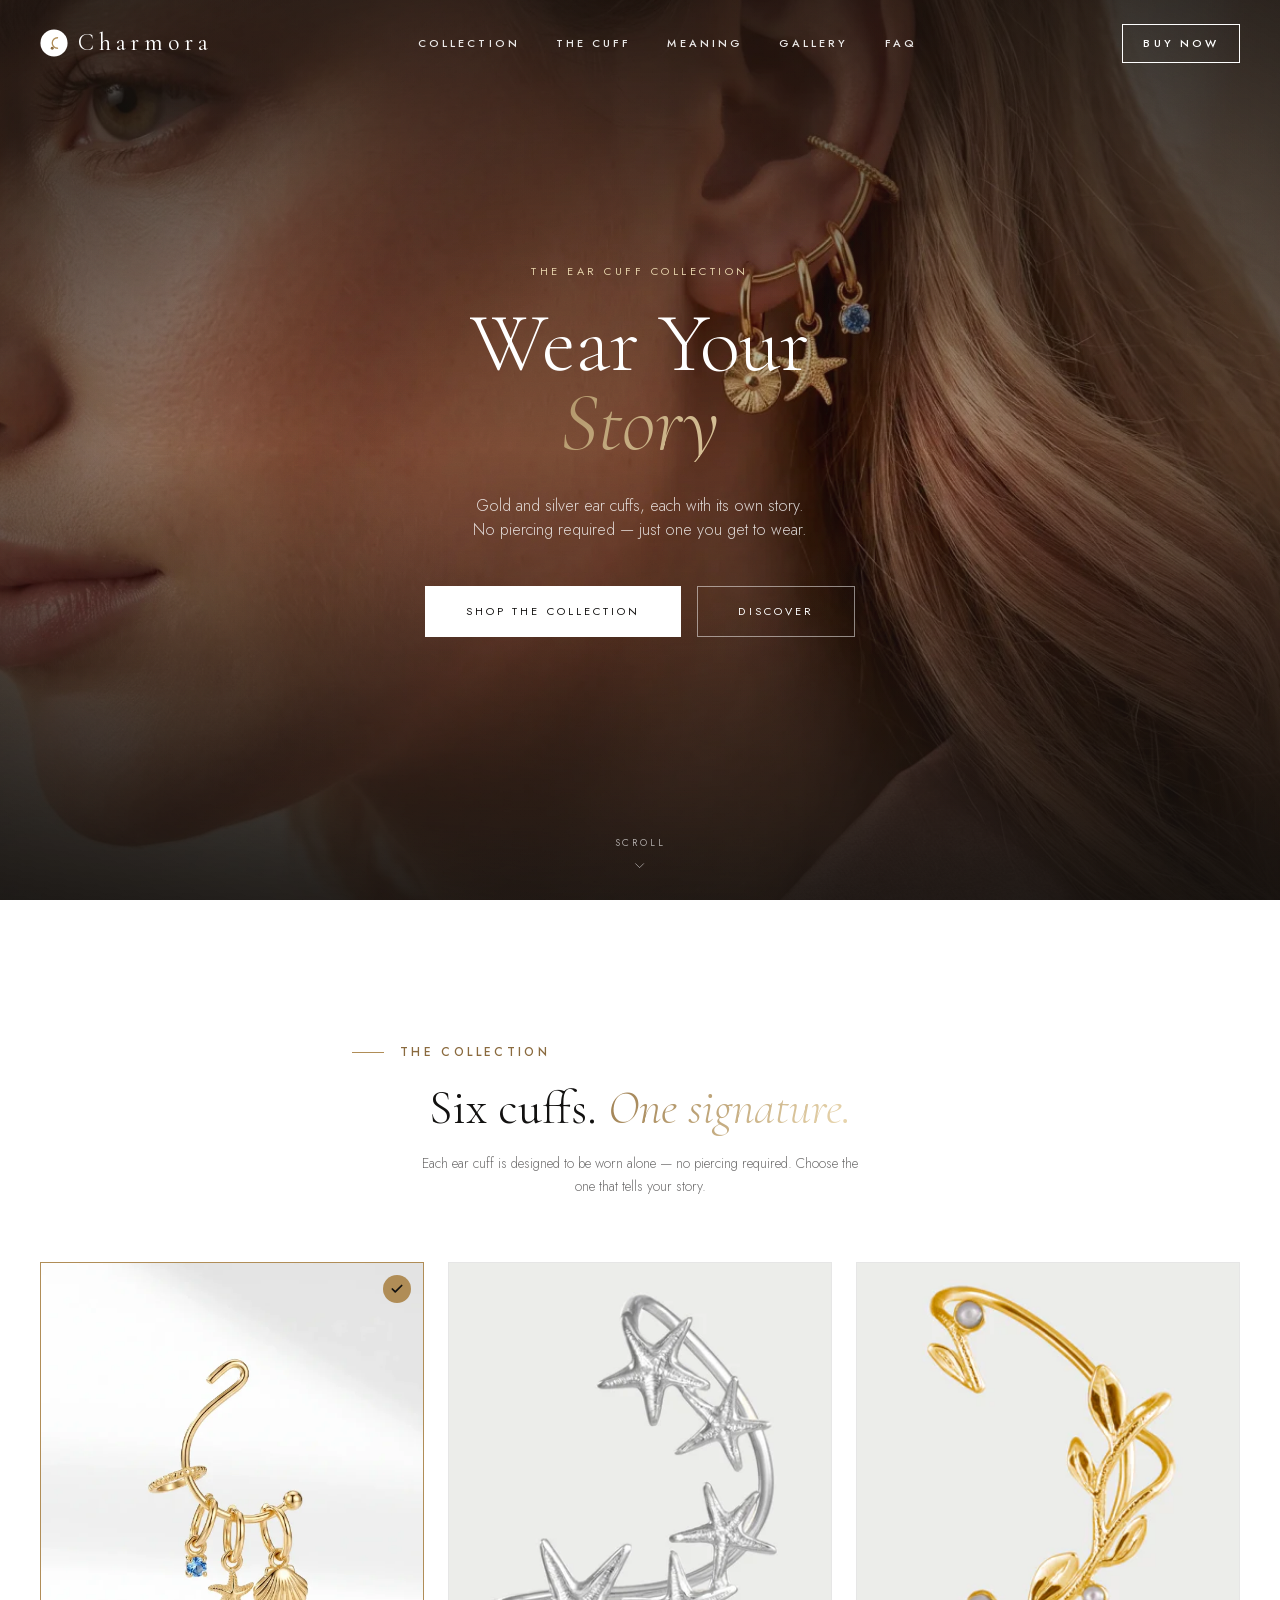
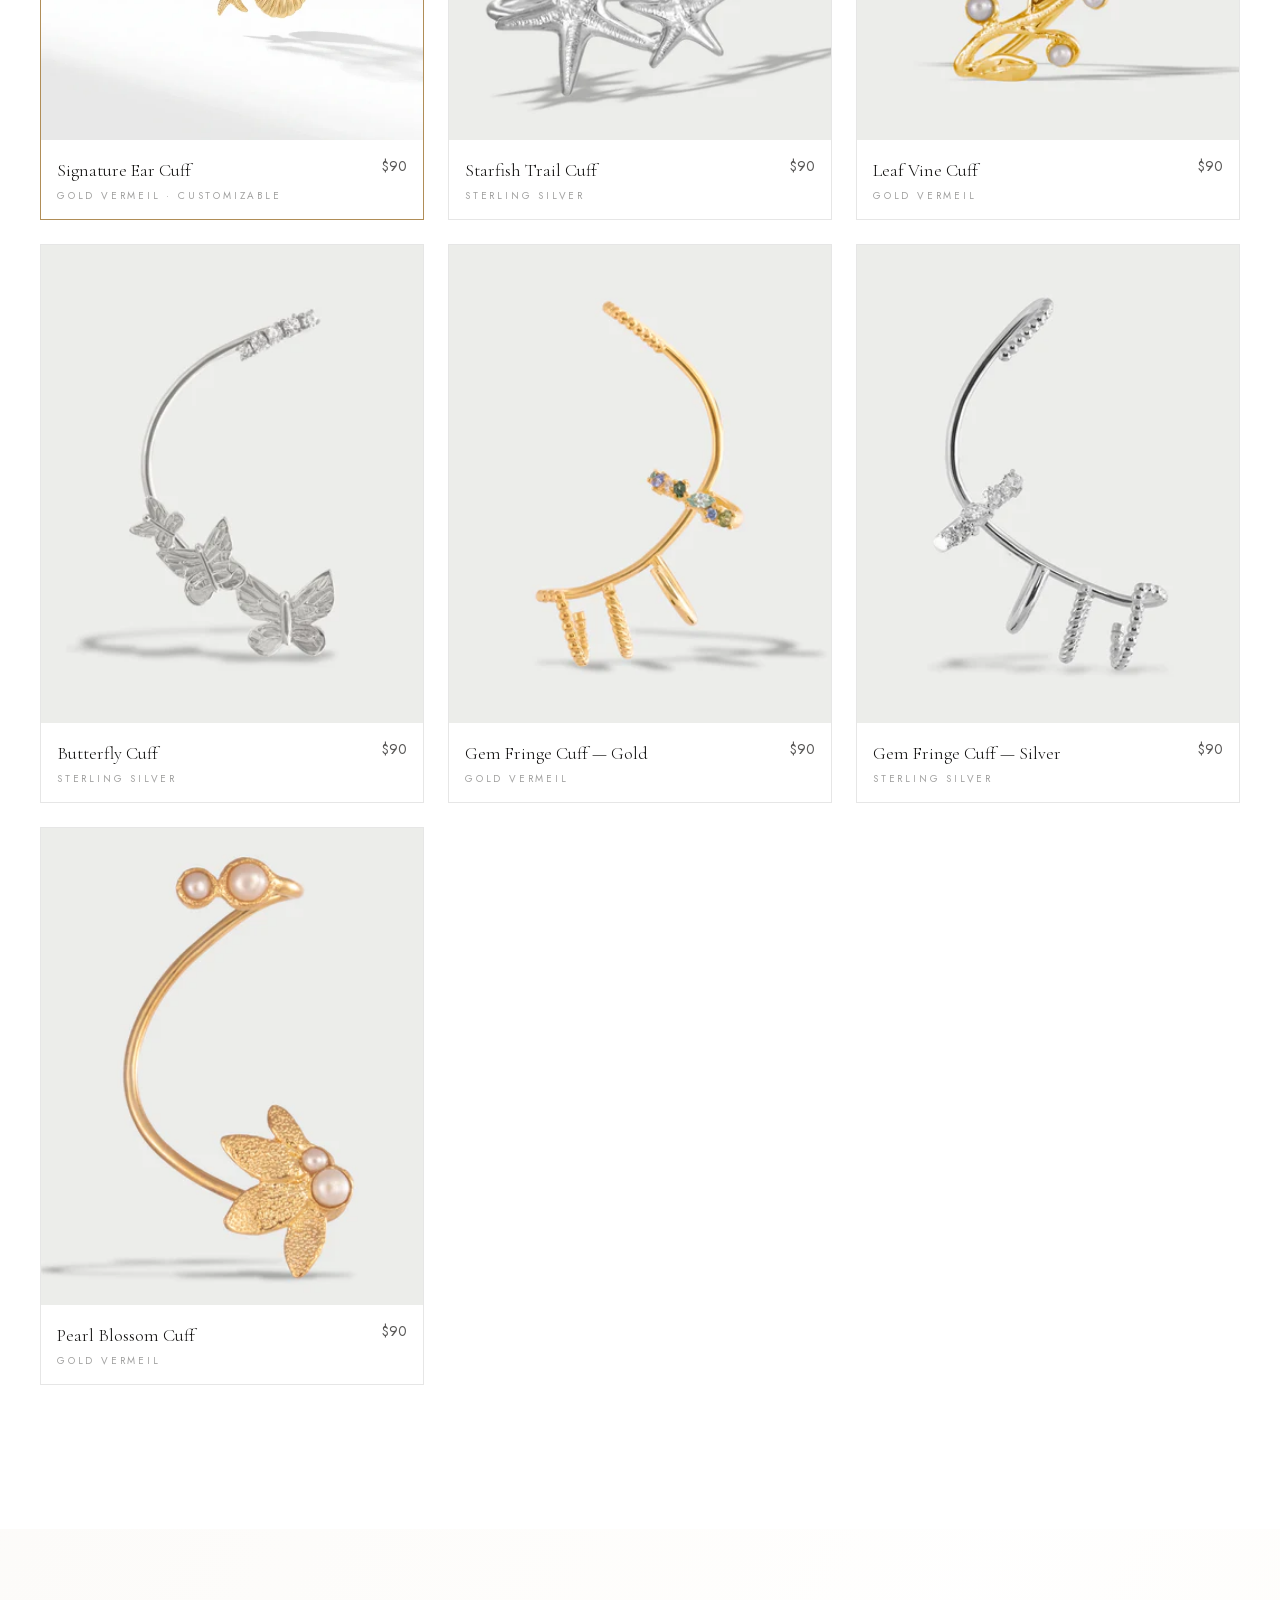
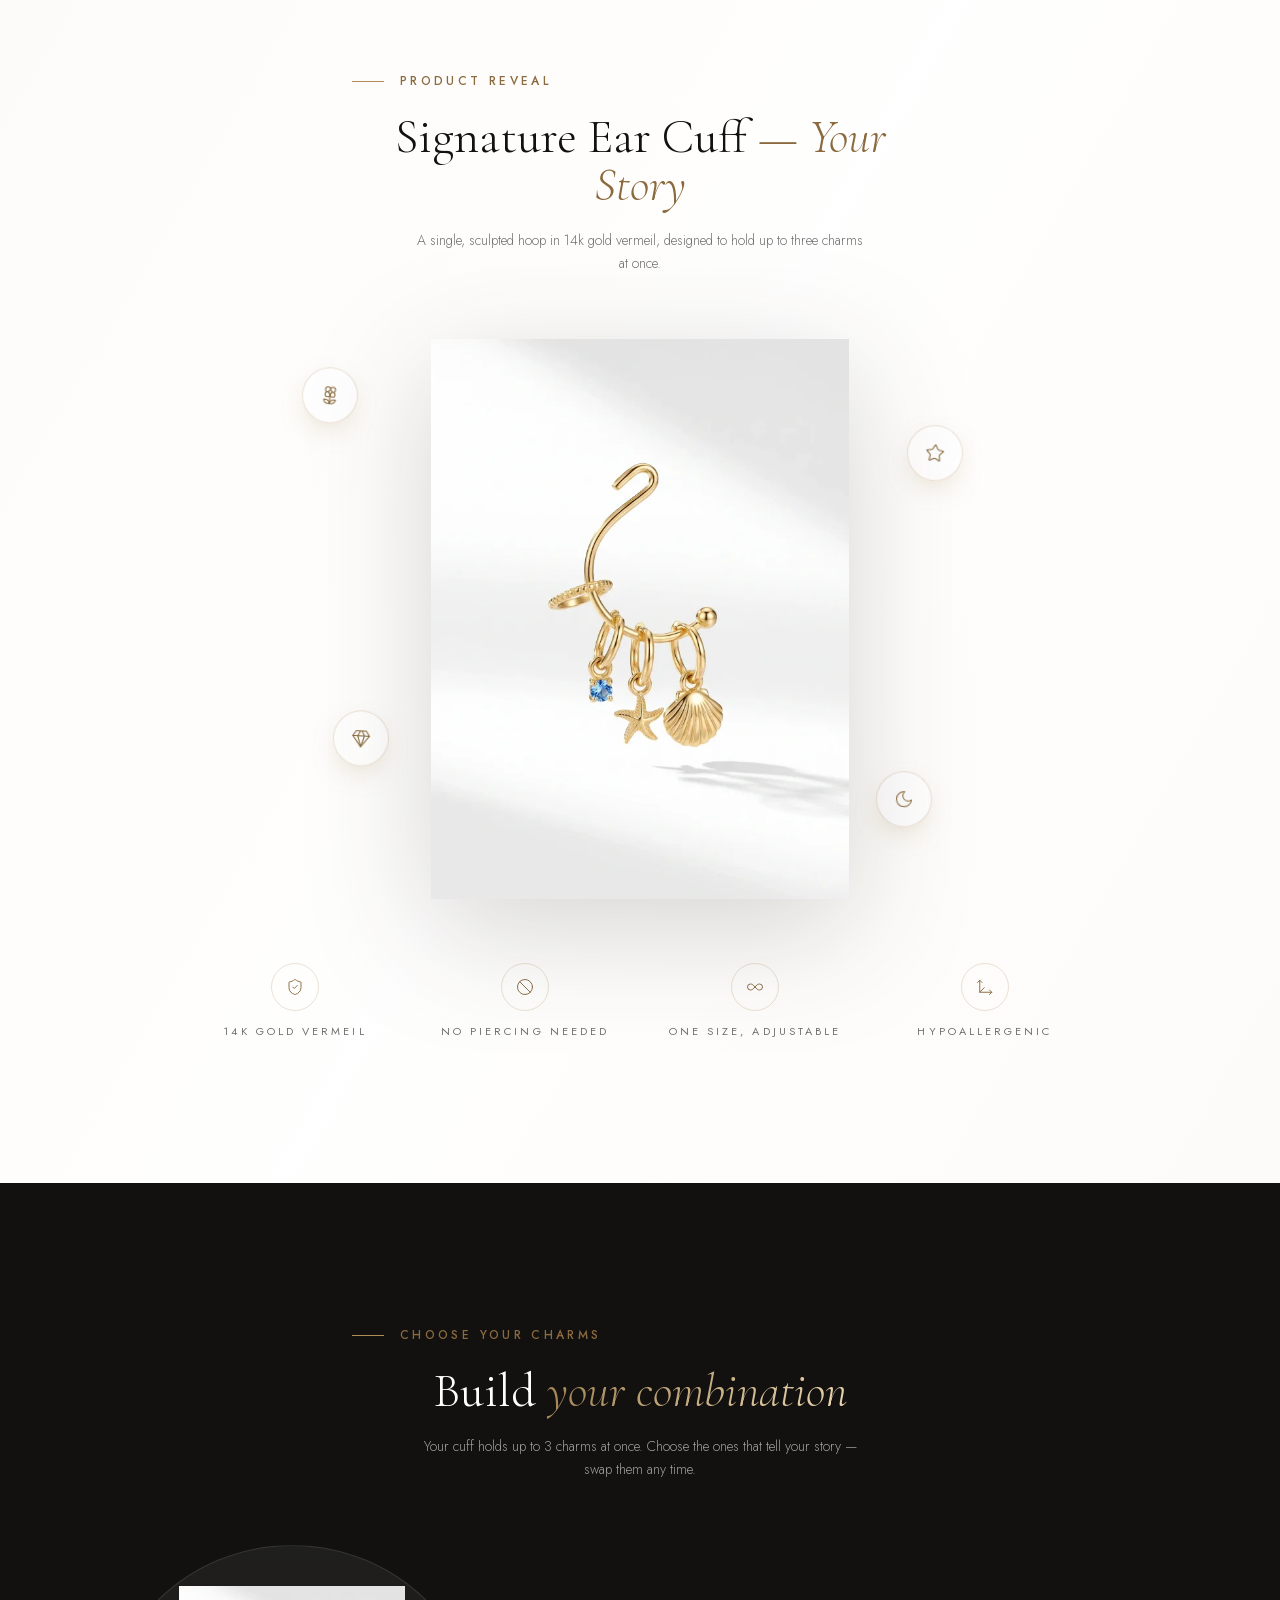
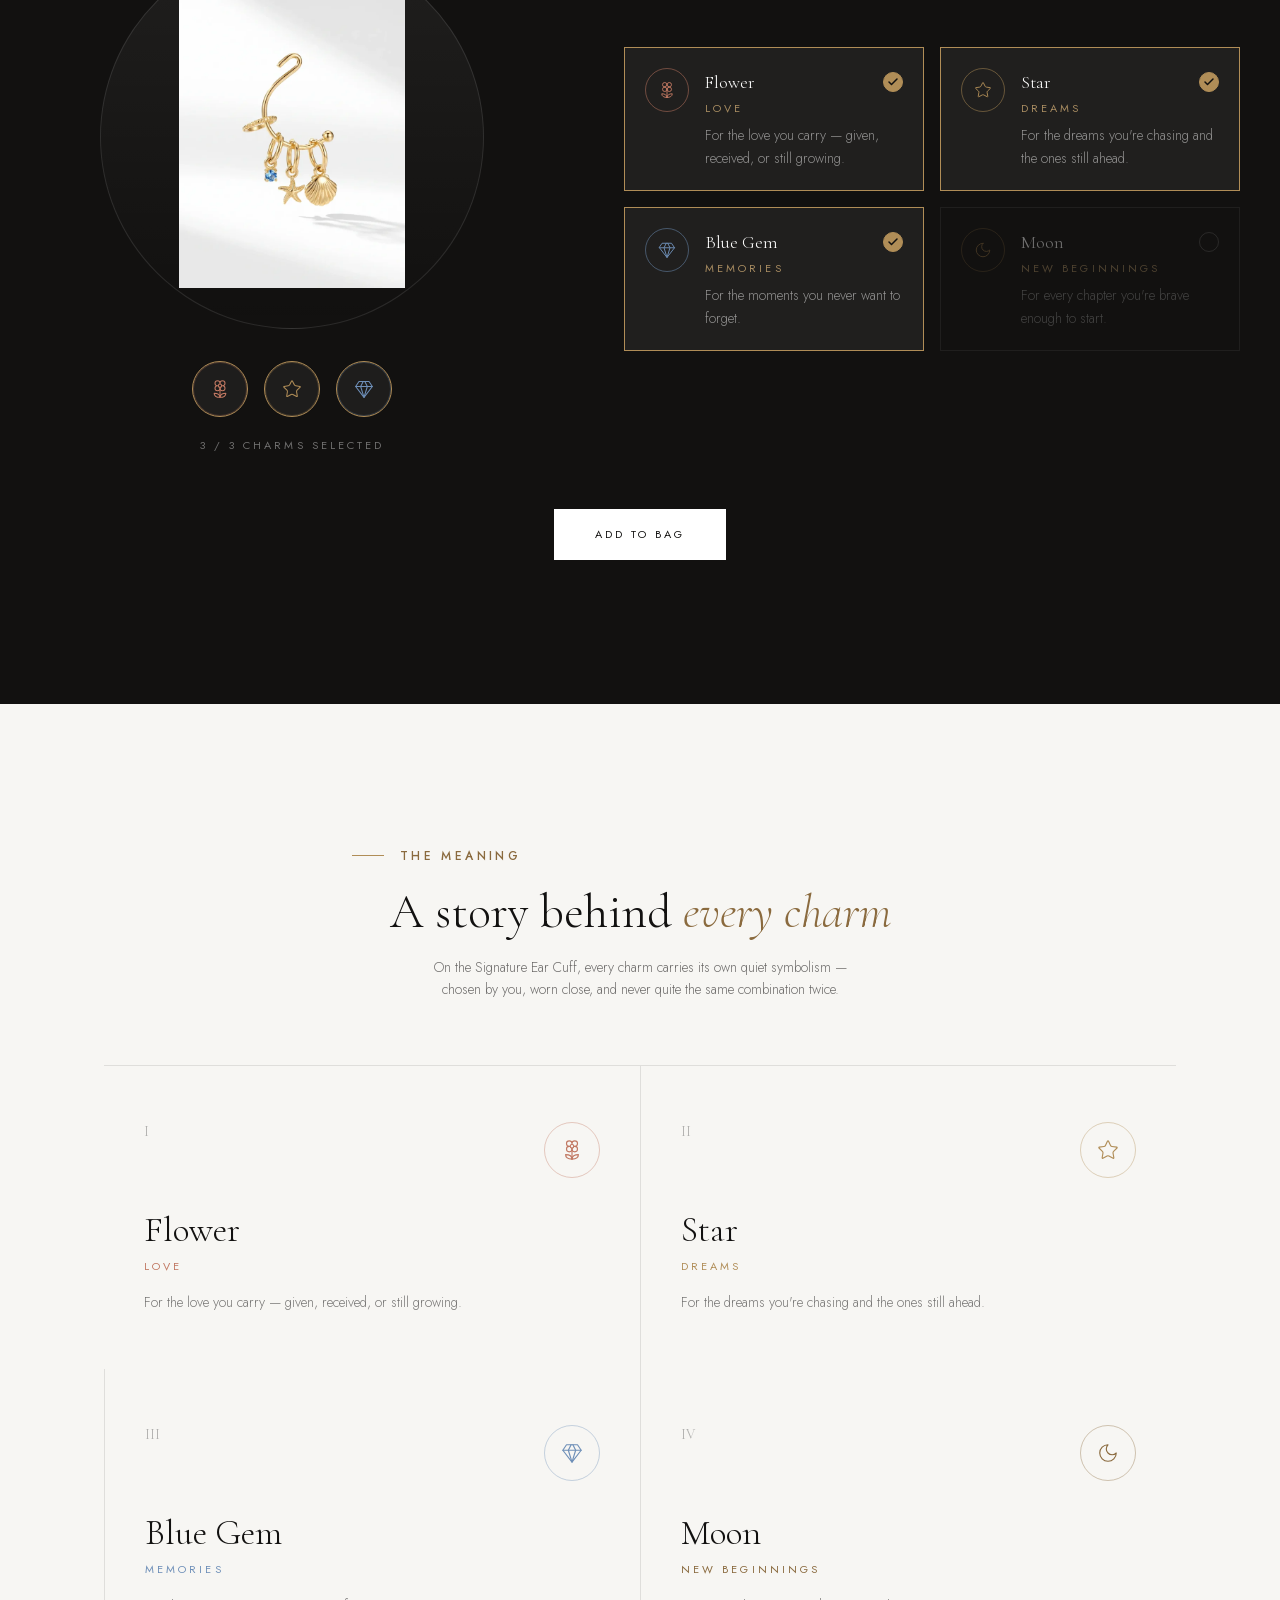
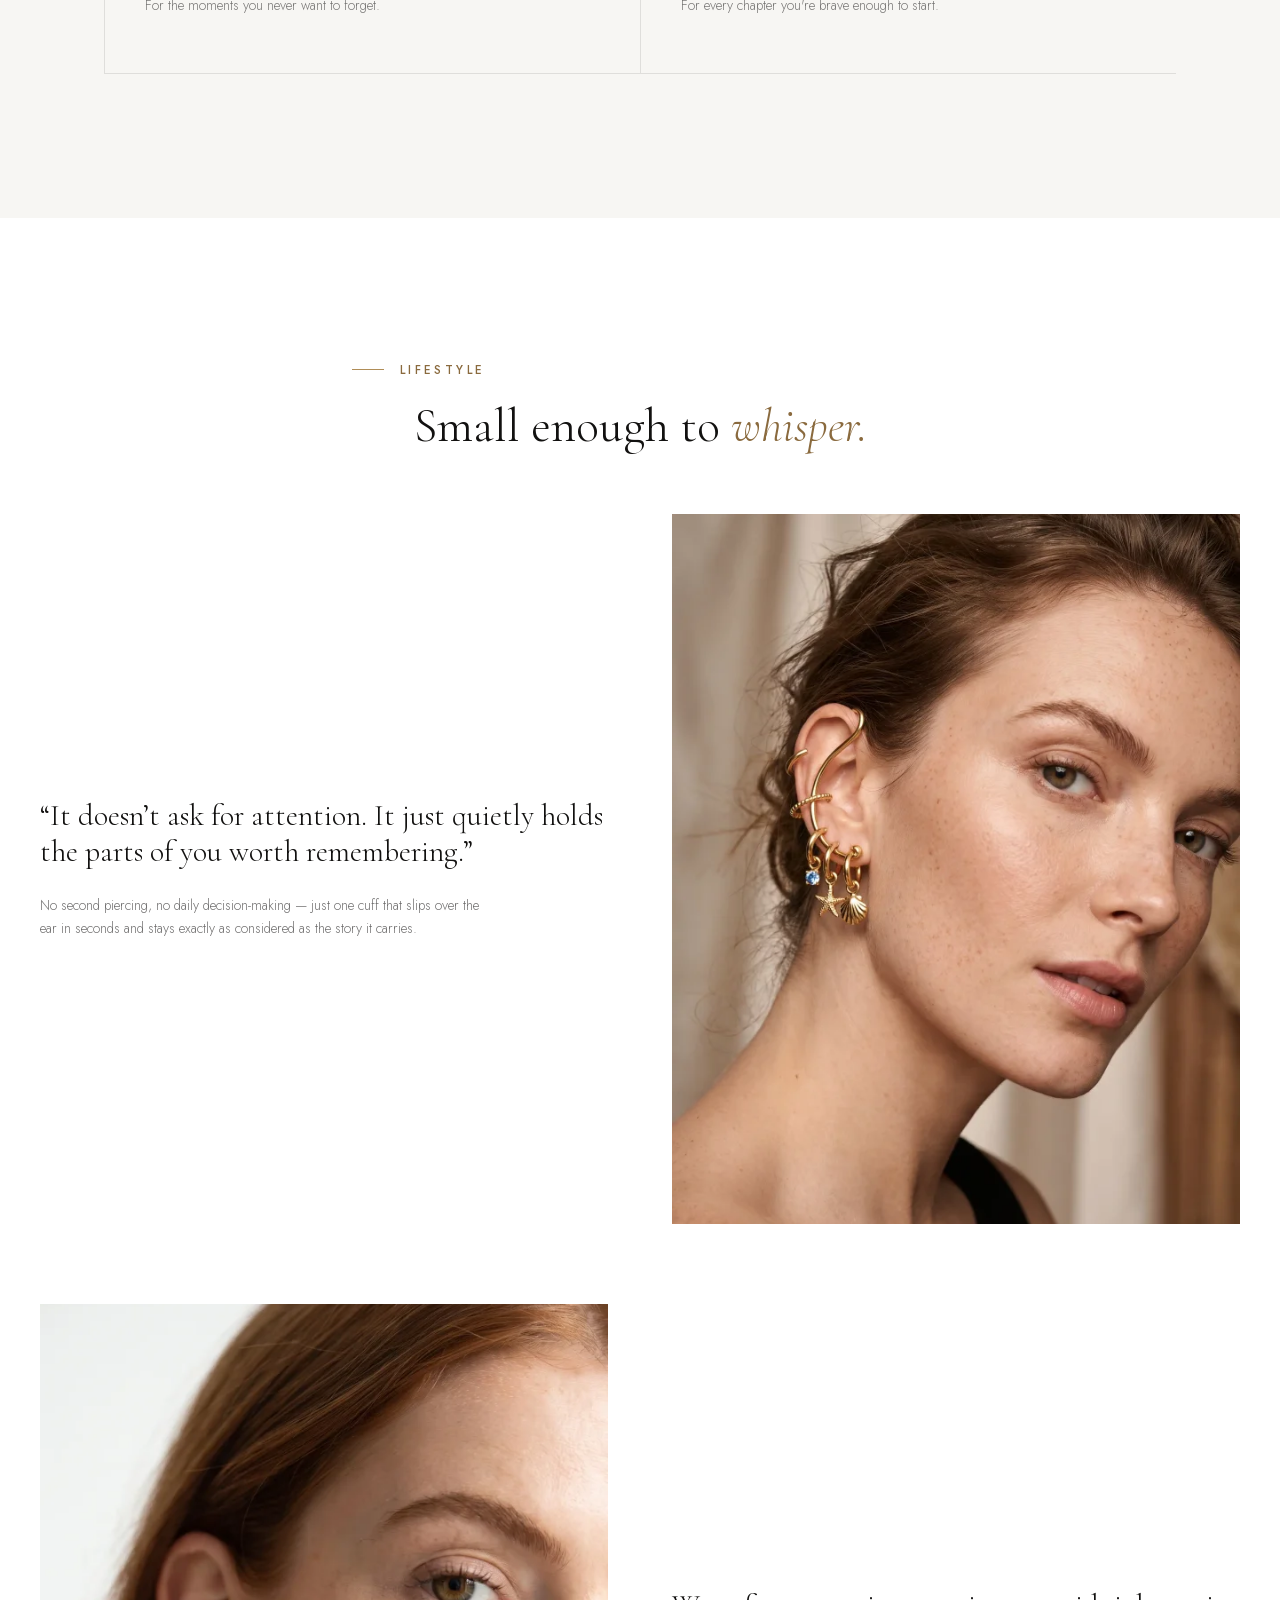
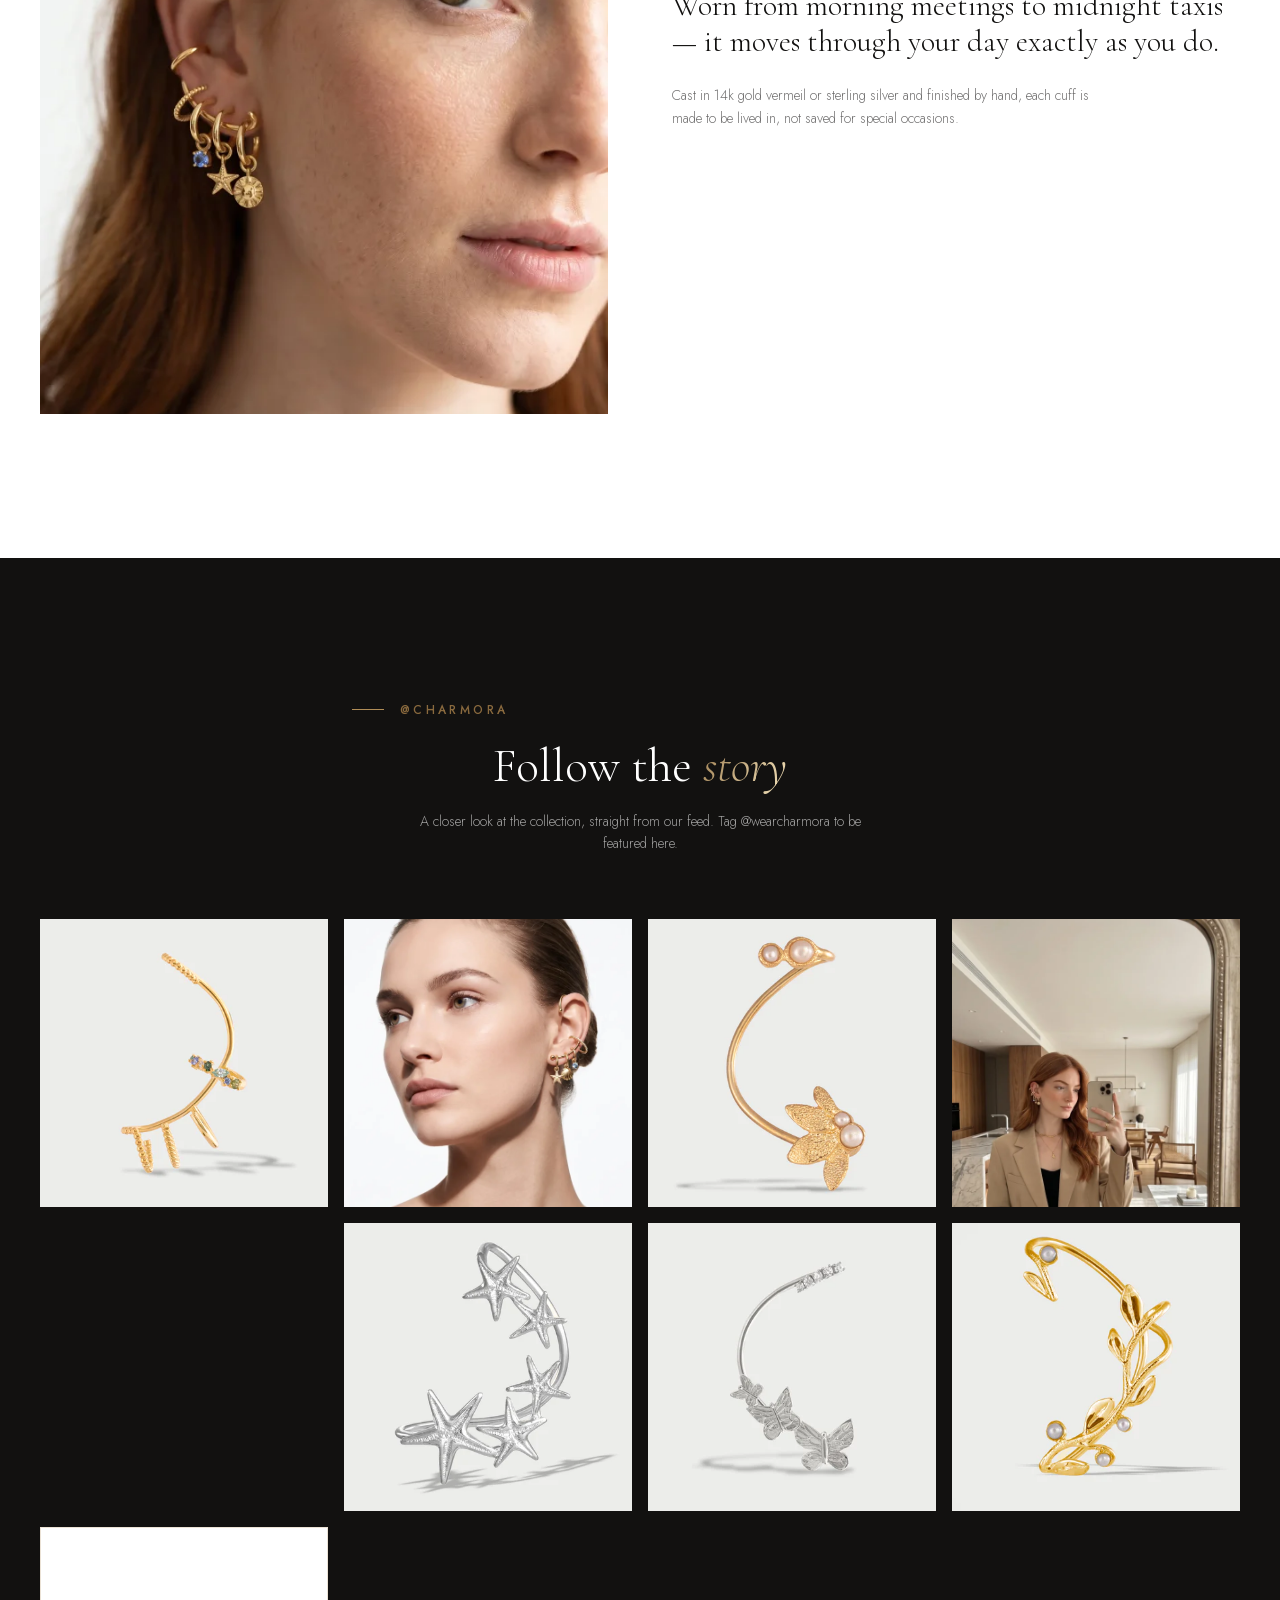
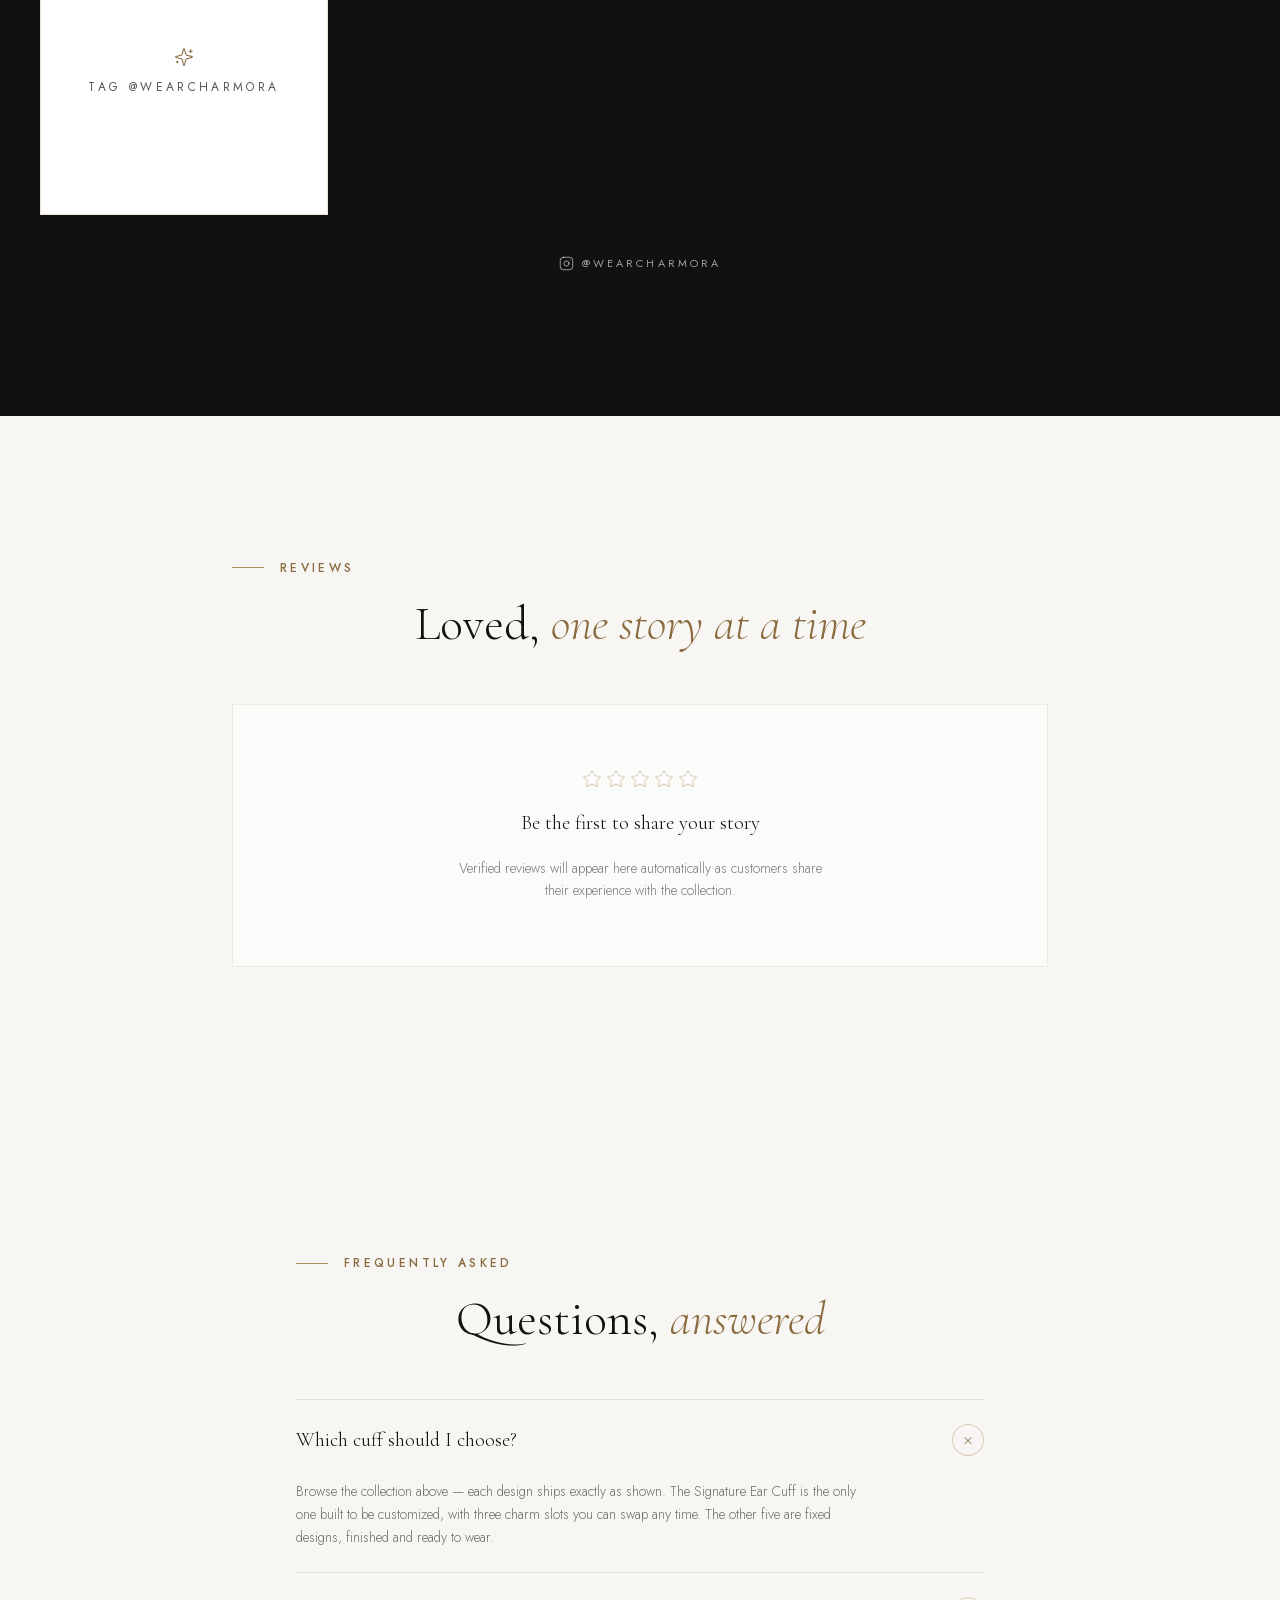
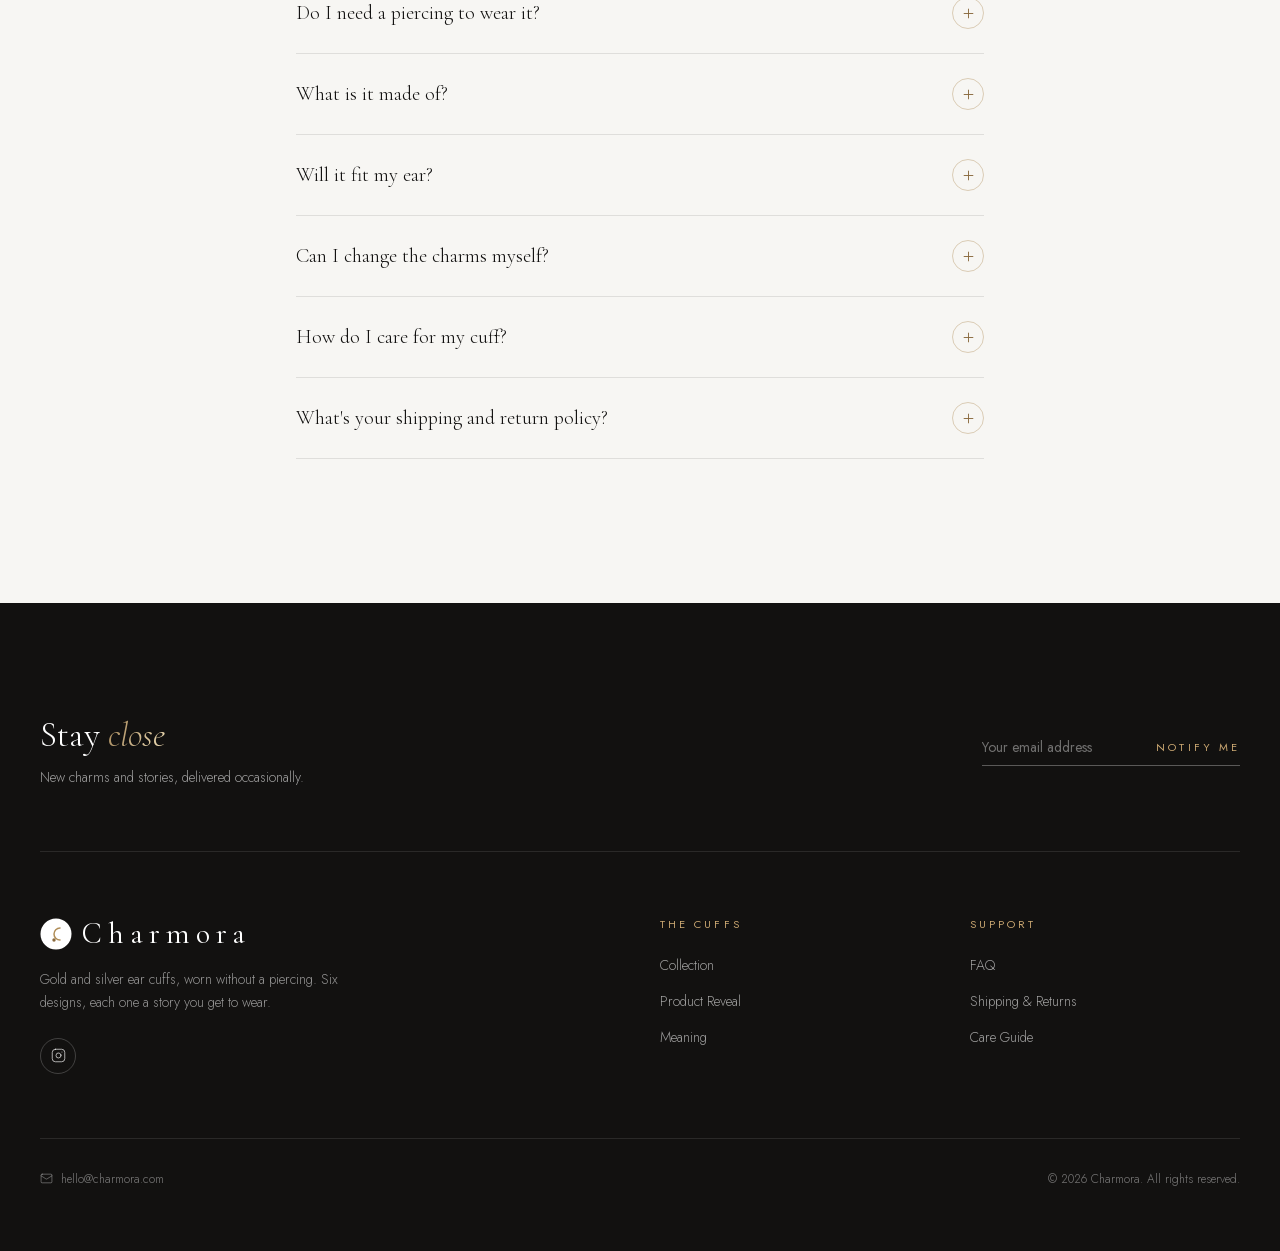
==== commit 51297b43: "Add files via upload" ====
--- a/index.html
+++ b/index.html
@@ -1 +1 @@
-<!DOCTYPE html><!--LvLMgG8hlsRDw5omlZzb8--><html lang="en" class="__variable_9f5aaf __variable_e8f60e"><head><meta charSet="utf-8"/><meta name="viewport" content="width=device-width, initial-scale=1"/><link rel="preload" href="/charmora/_next__static__media__7b89a4fd5e90ede0-s.p.woff2" as="font" crossorigin="" type="font/woff2"/><link rel="preload" href="/charmora/_next__static__media__9dd75fadc5b3df29-s.p.woff2" as="font" crossorigin="" type="font/woff2"/><link rel="preload" href="/charmora/_next__static__media__e18f83c737786aa7-s.p.woff2" as="font" crossorigin="" type="font/woff2"/><link rel="preload" as="image" href="/charmora/images__lifestyle-profile.webp"/><link rel="preload" as="image" href="/charmora/images__product-studio.webp"/><link rel="stylesheet" href="/charmora/_next__static__css__1abb83a86b25d10c.css" data-precedence="next"/><link rel="preload" as="script" fetchPriority="low" href="/charmora/_next__static__chunks__webpack-fb4a7e42b5984e8e.js"/><script src="/charmora/_next__static__chunks__4bd1b696-21f374d1156f834a.js" async=""></script><script src="/charmora/_next__static__chunks__255-c6f5f1f1f96f6d83.js" async=""></script><script src="/charmora/_next__static__chunks__main-app-81bc59df3e947aa5.js" async=""></script><script src="/charmora/_next__static__chunks__c15bf2b0-52e8419f34af26ab.js" async=""></script><script src="/charmora/_next__static__chunks__674-7362b3a91d2b8743.js" async=""></script><script src="/charmora/_next__static__chunks__app__layout-6d74ddbab80a3fb5.js" async=""></script><script src="/charmora/_next__static__chunks__815-c2c411013ab2b11a.js" async=""></script><script src="/charmora/_next__static__chunks__app__page-029f7f0ccf576a67.js" async=""></script><meta name="next-size-adjust" content=""/><meta name="theme-color" content="#121110"/><title>Charmora — Gold &amp; Silver Ear Cuffs | Wear Your Story</title><meta name="description" content="Charmora is a collection of gold and silver ear cuffs worn without a piercing — including the Signature Ear Cuff, customizable with charms for love, dreams, memories, and new beginnings."/><meta name="author" content="Charmora"/><meta name="keywords" content="Charmora,ear cuff,gold ear cuff,silver ear cuff,charm ear cuff,interchangeable charms,no piercing ear cuff,ear cuff collection"/><meta name="robots" content="index, follow"/><meta property="og:title" content="Charmora — Gold &amp; Silver Ear Cuffs | Wear Your Story"/><meta property="og:description" content="Charmora is a collection of gold and silver ear cuffs worn without a piercing — including the Signature Ear Cuff, customizable with charms for love, dreams, memories, and new beginnings."/><meta property="og:url" content="https://charmora.com"/><meta property="og:site_name" content="Charmora"/><meta property="og:locale" content="en_US"/><meta property="og:image" content="https://charmora.com/charmora/og-image.png"/><meta property="og:image:width" content="1200"/><meta property="og:image:height" content="630"/><meta property="og:image:alt" content="Charmora — Gold &amp; Silver Ear Cuffs"/><meta property="og:type" content="website"/><meta name="twitter:card" content="summary_large_image"/><meta name="twitter:title" content="Charmora — Gold &amp; Silver Ear Cuffs | Wear Your Story"/><meta name="twitter:description" content="Charmora is a collection of gold and silver ear cuffs worn without a piercing — including the Signature Ear Cuff, customizable with charms for love, dreams, memories, and new beginnings."/><meta name="twitter:image" content="https://charmora.com/charmora/og-image.png"/><link rel="icon" href="/charmora/favicon.ico" sizes="any"/><link rel="icon" href="/charmora/favicon-16x16.png" sizes="16x16" type="image/png"/><link rel="icon" href="/charmora/favicon-32x32.png" sizes="32x32" type="image/png"/><link rel="icon" href="/charmora/icon-512.png" sizes="512x512" type="image/png"/><link rel="apple-touch-icon" href="/charmora/apple-touch-icon.png" sizes="180x180" type="image/png"/><script src="/charmora/_next__static__chunks__polyfills-42372ed130431b0a.js" noModule=""></script></head><body><div hidden=""><!--$--><!--/$--></div><header class="fixed top-0 left-0 right-0 z-50 transition-all duration-500 bg-transparent py-6"><div class="mx-auto flex max-w-7xl items-center justify-between px-6 md:px-10"><a href="#top" class="flex items-center gap-2.5" aria-label="Charmora home"><svg viewBox="0 0 64 64" class="h-7 w-7" role="img" aria-label="Charmora"><circle cx="32" cy="32" r="31" fill="#FFFFFF"></circle><path d="M40 20a12 12 0 1 0 0 24" fill="none" stroke="#B08D57" stroke-width="3" stroke-linecap="round"></path><circle cx="28" cy="44" r="3.4" fill="#8A6A3E"></circle></svg><span class="font-display tracking-[0.2em] text-cream text-2xl transition-colors">Charmora</span></a><nav class="hidden items-center gap-9 md:flex"><a href="#collection" class="relative py-1 text-[11px] font-medium uppercase tracking-widest2 transition-colors hover:text-gold after:absolute after:-bottom-0.5 after:left-0 after:h-px after:w-0 after:bg-gold after:transition-all after:duration-300 hover:after:w-full text-cream/90">Collection</a><a href="#reveal" class="relative py-1 text-[11px] font-medium uppercase tracking-widest2 transition-colors hover:text-gold after:absolute after:-bottom-0.5 after:left-0 after:h-px after:w-0 after:bg-gold after:transition-all after:duration-300 hover:after:w-full text-cream/90">The Cuff</a><a href="#meaning" class="relative py-1 text-[11px] font-medium uppercase tracking-widest2 transition-colors hover:text-gold after:absolute after:-bottom-0.5 after:left-0 after:h-px after:w-0 after:bg-gold after:transition-all after:duration-300 hover:after:w-full text-cream/90">Meaning</a><a href="#gallery" class="relative py-1 text-[11px] font-medium uppercase tracking-widest2 transition-colors hover:text-gold after:absolute after:-bottom-0.5 after:left-0 after:h-px after:w-0 after:bg-gold after:transition-all after:duration-300 hover:after:w-full text-cream/90">Gallery</a><a href="#faq" class="relative py-1 text-[11px] font-medium uppercase tracking-widest2 transition-colors hover:text-gold after:absolute after:-bottom-0.5 after:left-0 after:h-px after:w-0 after:bg-gold after:transition-all after:duration-300 hover:after:w-full text-cream/90">FAQ</a></nav><div class="flex items-center gap-4"><button class="hidden items-center gap-2 border px-5 py-2.5 text-[11px] font-medium uppercase tracking-widest2 transition-all duration-300 hover:scale-[1.04] active:scale-[0.97] md:inline-flex border-cream text-cream hover:bg-cream hover:text-ink">Buy Now</button><button aria-label="Menu" class="md:hidden text-cream"><svg xmlns="http://www.w3.org/2000/svg" width="24" height="24" viewBox="0 0 24 24" fill="none" stroke="currentColor" stroke-width="1.5" stroke-linecap="round" stroke-linejoin="round" class="lucide lucide-menu"><line x1="4" x2="20" y1="12" y2="12"></line><line x1="4" x2="20" y1="6" y2="6"></line><line x1="4" x2="20" y1="18" y2="18"></line></svg></button></div></div></header><main><section id="top" class="relative flex h-[100svh] min-h-[640px] w-full items-center justify-center overflow-hidden bg-ink"><div class="absolute inset-0"><div class="absolute inset-0"><img alt="A woman in profile wearing the Charmora Signature Ear Cuff with Blue Gem and Star charms" decoding="async" data-nimg="fill" class="object-cover object-[75%_center]" style="position:absolute;height:100%;width:100%;left:0;top:0;right:0;bottom:0;color:transparent" src="/charmora/images__lifestyle-profile.webp"/></div><div class="absolute inset-0 bg-gradient-to-b from-ink/60 via-ink/25 to-ink/85"></div><div class="absolute inset-0 bg-[radial-gradient(ellipse_at_center,transparent_25%,rgba(19,15,12,0.7)_100%)]"></div><svg class="pointer-events-none absolute inset-0 h-full w-full mix-blend-overlay" style="opacity:0.06" aria-hidden="true"><filter id="charmora-grain"><feTurbulence type="fractalNoise" baseFrequency="0.9" numOctaves="2" stitchTiles="stitch"></feTurbulence><feColorMatrix type="saturate" values="0"></feColorMatrix></filter><rect width="100%" height="100%" filter="url(#charmora-grain)"></rect></svg></div><div class="relative z-10 flex flex-col items-center px-6 text-center"><span class="mb-6 block text-[11px] uppercase tracking-widest2 text-champagne-light">The Ear Cuff Collection</span><h1 class="font-display font-light text-cream"><span class="block overflow-hidden"><span class="block text-[13vw] leading-[0.95] sm:text-[9vw] md:text-[6.5vw]">Wear Your</span></span><span class="block overflow-hidden"><span class="gold-text block animate-shimmer bg-[length:200%_auto] text-[13vw] italic leading-[0.95] sm:text-[9vw] md:text-[6.5vw]">Story</span></span></h1><p class="mx-auto mt-8 max-w-md text-balance text-sm font-light leading-relaxed text-cream/80 md:text-base">Gold and silver ear cuffs, each with its own story. No piercing required — just one you get to wear.</p><div class="mt-11 flex flex-col items-center gap-4 sm:flex-row"><button class="border border-cream bg-cream px-10 py-4 text-[11px] uppercase tracking-widest2 text-ink transition-all duration-300 hover:scale-[1.03] hover:bg-transparent hover:text-cream active:scale-[0.98]">Shop the Collection</button><button class="border border-cream/50 px-10 py-4 text-[11px] uppercase tracking-widest2 text-cream transition-all duration-300 hover:scale-[1.03] hover:border-cream hover:bg-cream/10 active:scale-[0.98]">Discover</button></div></div><div class="absolute bottom-8 left-1/2 z-10 flex -translate-x-1/2 flex-col items-center gap-2 opacity-0"><span class="text-[10px] uppercase tracking-widest2 text-cream/60">Scroll</span><svg xmlns="http://www.w3.org/2000/svg" width="16" height="16" viewBox="0 0 24 24" fill="none" stroke="currentColor" stroke-width="1.25" stroke-linecap="round" stroke-linejoin="round" class="lucide lucide-chevron-down text-cream/60"><path d="m6 9 6 6 6-6"></path></svg></div></section><section id="collection" class="relative bg-cream py-24 md:py-36"><div class="mx-auto max-w-7xl px-6 md:px-10"><div class="mx-auto max-w-xl text-center" style="opacity:0;transform:translateY(32px)"><div class="flex items-center gap-4 justify-center md:justify-start"><span class="h-px w-8 bg-gold"></span><span class="text-[11px] md:text-xs tracking-widest2 uppercase text-gold-dark font-medium">The Collection</span></div><h2 class="mt-6 font-display text-4xl font-light text-ink md:text-5xl">Six cuffs. <span class="italic gold-text">One signature.</span></h2><p class="mx-auto mt-5 max-w-md text-sm font-light leading-relaxed text-ink/60">Each ear cuff is designed to be worn alone — no piercing required. Choose the one that tells your story.</p></div><div class="mt-16 grid grid-cols-2 gap-4 sm:gap-6 lg:grid-cols-3"><div style="opacity:0;transform:translateY(32px)"><button class="group relative block w-full overflow-hidden border text-left transition-all duration-300 border-gold"><div class="relative aspect-[4/5] overflow-hidden bg-cream-soft"><img alt="Signature Ear Cuff" loading="lazy" decoding="async" data-nimg="fill" class="object-cover transition-transform duration-700 group-hover:scale-105" style="position:absolute;height:100%;width:100%;left:0;top:0;right:0;bottom:0;color:transparent" src="/charmora/images__product-studio.webp"/><span class="absolute right-3 top-3 flex h-7 w-7 items-center justify-center rounded-full bg-gold text-ink"><svg xmlns="http://www.w3.org/2000/svg" width="14" height="14" viewBox="0 0 24 24" fill="none" stroke="currentColor" stroke-width="3" stroke-linecap="round" stroke-linejoin="round" class="lucide lucide-check"><path d="M20 6 9 17l-5-5"></path></svg></span></div><div class="flex items-start justify-between gap-2 p-4"><div><h3 class="font-display text-base font-light text-ink md:text-lg">Signature Ear Cuff</h3><span class="mt-1 block text-[10px] uppercase tracking-widest2 text-ink/40">Gold Vermeil<!-- --> · Customizable</span></div><span class="flex-shrink-0 text-sm text-ink/70">$90</span></div></button></div><div style="opacity:0;transform:translateY(32px)"><button class="group relative block w-full overflow-hidden border text-left transition-all duration-300 border-ink/10 hover:border-ink/30"><div class="relative aspect-[4/5] overflow-hidden bg-cream-soft"><img alt="Starfish Trail Cuff" loading="lazy" decoding="async" data-nimg="fill" class="object-cover transition-transform duration-700 group-hover:scale-105" style="position:absolute;height:100%;width:100%;left:0;top:0;right:0;bottom:0;color:transparent" src="/charmora/images__product-starfish-trail.webp"/></div><div class="flex items-start justify-between gap-2 p-4"><div><h3 class="font-display text-base font-light text-ink md:text-lg">Starfish Trail Cuff</h3><span class="mt-1 block text-[10px] uppercase tracking-widest2 text-ink/40">Sterling Silver</span></div><span class="flex-shrink-0 text-sm text-ink/70">$90</span></div></button></div><div style="opacity:0;transform:translateY(32px)"><button class="group relative block w-full overflow-hidden border text-left transition-all duration-300 border-ink/10 hover:border-ink/30"><div class="relative aspect-[4/5] overflow-hidden bg-cream-soft"><img alt="Leaf Vine Cuff" loading="lazy" decoding="async" data-nimg="fill" class="object-cover transition-transform duration-700 group-hover:scale-105" style="position:absolute;height:100%;width:100%;left:0;top:0;right:0;bottom:0;color:transparent" src="/charmora/images__product-leaf-vine.webp"/></div><div class="flex items-start justify-between gap-2 p-4"><div><h3 class="font-display text-base font-light text-ink md:text-lg">Leaf Vine Cuff</h3><span class="mt-1 block text-[10px] uppercase tracking-widest2 text-ink/40">Gold Vermeil</span></div><span class="flex-shrink-0 text-sm text-ink/70">$90</span></div></button></div><div style="opacity:0;transform:translateY(32px)"><button class="group relative block w-full overflow-hidden border text-left transition-all duration-300 border-ink/10 hover:border-ink/30"><div class="relative aspect-[4/5] overflow-hidden bg-cream-soft"><img alt="Butterfly Cuff" loading="lazy" decoding="async" data-nimg="fill" class="object-cover transition-transform duration-700 group-hover:scale-105" style="position:absolute;height:100%;width:100%;left:0;top:0;right:0;bottom:0;color:transparent" src="/charmora/images__product-butterfly.webp"/></div><div class="flex items-start justify-between gap-2 p-4"><div><h3 class="font-display text-base font-light text-ink md:text-lg">Butterfly Cuff</h3><span class="mt-1 block text-[10px] uppercase tracking-widest2 text-ink/40">Sterling Silver</span></div><span class="flex-shrink-0 text-sm text-ink/70">$90</span></div></button></div><div style="opacity:0;transform:translateY(32px)"><button class="group relative block w-full overflow-hidden border text-left transition-all duration-300 border-ink/10 hover:border-ink/30"><div class="relative aspect-[4/5] overflow-hidden bg-cream-soft"><img alt="Gem Fringe Cuff — Gold" loading="lazy" decoding="async" data-nimg="fill" class="object-cover transition-transform duration-700 group-hover:scale-105" style="position:absolute;height:100%;width:100%;left:0;top:0;right:0;bottom:0;color:transparent" src="/charmora/images__product-gem-fringe-gold.webp"/></div><div class="flex items-start justify-between gap-2 p-4"><div><h3 class="font-display text-base font-light text-ink md:text-lg">Gem Fringe Cuff — Gold</h3><span class="mt-1 block text-[10px] uppercase tracking-widest2 text-ink/40">Gold Vermeil</span></div><span class="flex-shrink-0 text-sm text-ink/70">$90</span></div></button></div><div style="opacity:0;transform:translateY(32px)"><button class="group relative block w-full overflow-hidden border text-left transition-all duration-300 border-ink/10 hover:border-ink/30"><div class="relative aspect-[4/5] overflow-hidden bg-cream-soft"><img alt="Gem Fringe Cuff — Silver" loading="lazy" decoding="async" data-nimg="fill" class="object-cover transition-transform duration-700 group-hover:scale-105" style="position:absolute;height:100%;width:100%;left:0;top:0;right:0;bottom:0;color:transparent" src="/charmora/images__product-gem-fringe-silver.webp"/></div><div class="flex items-start justify-between gap-2 p-4"><div><h3 class="font-display text-base font-light text-ink md:text-lg">Gem Fringe Cuff — Silver</h3><span class="mt-1 block text-[10px] uppercase tracking-widest2 text-ink/40">Sterling Silver</span></div><span class="flex-shrink-0 text-sm text-ink/70">$90</span></div></button></div><div style="opacity:0;transform:translateY(32px)"><button class="group relative block w-full overflow-hidden border text-left transition-all duration-300 border-ink/10 hover:border-ink/30"><div class="relative aspect-[4/5] overflow-hidden bg-cream-soft"><img alt="Pearl Blossom Cuff" loading="lazy" decoding="async" data-nimg="fill" class="object-cover transition-transform duration-700 group-hover:scale-105" style="position:absolute;height:100%;width:100%;left:0;top:0;right:0;bottom:0;color:transparent" src="/charmora/images__product-pearl-blossom.webp"/></div><div class="flex items-start justify-between gap-2 p-4"><div><h3 class="font-display text-base font-light text-ink md:text-lg">Pearl Blossom Cuff</h3><span class="mt-1 block text-[10px] uppercase tracking-widest2 text-ink/40">Gold Vermeil</span></div><span class="flex-shrink-0 text-sm text-ink/70">$90</span></div></button></div></div></div></section><section id="reveal" class="relative overflow-hidden bg-cream py-24 md:py-36"><div class="pointer-events-none absolute inset-0 bg-gold-sheen opacity-[0.04]"></div><div class="relative mx-auto max-w-7xl px-6 md:px-10"><div class="mx-auto max-w-xl text-center" style="opacity:0;transform:translateY(32px)"><div class="flex items-center gap-4 justify-center md:justify-start"><span class="h-px w-8 bg-gold"></span><span class="text-[11px] md:text-xs tracking-widest2 uppercase text-gold-dark font-medium">Product Reveal</span></div><h2 class="mt-6 font-display text-4xl font-light text-ink md:text-5xl">Signature Ear Cuff<!-- --> <span class="italic text-gold-dark">— <!-- -->Your Story</span></h2><p class="mx-auto mt-5 max-w-md text-sm font-light leading-relaxed text-ink/60">A single, sculpted hoop in 14k gold vermeil, designed to hold up to three charms at once.</p></div><div class="relative mx-auto mt-16 flex max-w-3xl items-center justify-center"><div class="absolute z-0 hidden h-14 w-14 items-center justify-center rounded-full border border-gold/25 bg-white/60 text-gold-dark shadow-[0_10px_30px_-10px_rgba(176,141,87,0.4)] backdrop-blur-sm sm:flex" style="top:8%;left:6%"><svg xmlns="http://www.w3.org/2000/svg" width="20" height="20" viewBox="0 0 24 24" fill="none" stroke="currentColor" stroke-width="1.25" stroke-linecap="round" stroke-linejoin="round" class="lucide lucide-flower2"><path d="M12 5a3 3 0 1 1 3 3m-3-3a3 3 0 1 0-3 3m3-3v1M9 8a3 3 0 1 0 3 3M9 8h1m5 0a3 3 0 1 1-3 3m3-3h-1m-2 3v-1"></path><circle cx="12" cy="8" r="2"></circle><path d="M12 10v12"></path><path d="M12 22c4.2 0 7-1.667 7-5-4.2 0-7 1.667-7 5Z"></path><path d="M12 22c-4.2 0-7-1.667-7-5 4.2 0 7 1.667 7 5Z"></path></svg></div><div class="absolute z-0 hidden h-14 w-14 items-center justify-center rounded-full border border-gold/25 bg-white/60 text-gold-dark shadow-[0_10px_30px_-10px_rgba(176,141,87,0.4)] backdrop-blur-sm sm:flex" style="top:18%;right:8%"><svg xmlns="http://www.w3.org/2000/svg" width="20" height="20" viewBox="0 0 24 24" fill="none" stroke="currentColor" stroke-width="1.25" stroke-linecap="round" stroke-linejoin="round" class="lucide lucide-star"><path d="M11.525 2.295a.53.53 0 0 1 .95 0l2.31 4.679a2.123 2.123 0 0 0 1.595 1.16l5.166.756a.53.53 0 0 1 .294.904l-3.736 3.638a2.123 2.123 0 0 0-.611 1.878l.882 5.14a.53.53 0 0 1-.771.56l-4.618-2.428a2.122 2.122 0 0 0-1.973 0L6.396 21.01a.53.53 0 0 1-.77-.56l.881-5.139a2.122 2.122 0 0 0-.611-1.879L2.16 9.795a.53.53 0 0 1 .294-.906l5.165-.755a2.122 2.122 0 0 0 1.597-1.16z"></path></svg></div><div class="absolute z-0 hidden h-14 w-14 items-center justify-center rounded-full border border-gold/25 bg-white/60 text-gold-dark shadow-[0_10px_30px_-10px_rgba(176,141,87,0.4)] backdrop-blur-sm sm:flex" style="bottom:22%;left:10%"><svg xmlns="http://www.w3.org/2000/svg" width="20" height="20" viewBox="0 0 24 24" fill="none" stroke="currentColor" stroke-width="1.25" stroke-linecap="round" stroke-linejoin="round" class="lucide lucide-gem"><path d="M6 3h12l4 6-10 13L2 9Z"></path><path d="M11 3 8 9l4 13 4-13-3-6"></path><path d="M2 9h20"></path></svg></div><div class="absolute z-0 hidden h-14 w-14 items-center justify-center rounded-full border border-gold/25 bg-white/60 text-gold-dark shadow-[0_10px_30px_-10px_rgba(176,141,87,0.4)] backdrop-blur-sm sm:flex" style="bottom:10%;right:12%"><svg xmlns="http://www.w3.org/2000/svg" width="20" height="20" viewBox="0 0 24 24" fill="none" stroke="currentColor" stroke-width="1.25" stroke-linecap="round" stroke-linejoin="round" class="lucide lucide-moon"><path d="M12 3a6 6 0 0 0 9 9 9 9 0 1 1-9-9Z"></path></svg></div><div class="relative z-10 aspect-[4/5] w-full max-w-sm sm:max-w-md" style="opacity:0;transform:scale(0.98)"><img alt="The Charmora Signature Ear Cuff" decoding="async" data-nimg="fill" class="object-contain drop-shadow-[0_30px_60px_rgba(35,28,24,0.18)]" style="position:absolute;height:100%;width:100%;left:0;top:0;right:0;bottom:0;color:transparent" src="/charmora/images__product-studio.webp"/></div></div><div class="mx-auto mt-16 grid max-w-4xl grid-cols-2 gap-x-6 gap-y-8 md:grid-cols-4" style="opacity:0;transform:translateY(32px)"><div class="flex flex-col items-center gap-3 text-center"><div class="flex h-12 w-12 items-center justify-center rounded-full border border-gold/25 text-gold-dark"><svg xmlns="http://www.w3.org/2000/svg" width="18" height="18" viewBox="0 0 24 24" fill="none" stroke="currentColor" stroke-width="1.25" stroke-linecap="round" stroke-linejoin="round" class="lucide lucide-shield-check"><path d="M20 13c0 5-3.5 7.5-7.66 8.95a1 1 0 0 1-.67-.01C7.5 20.5 4 18 4 13V6a1 1 0 0 1 1-1c2 0 4.5-1.2 6.24-2.72a1.17 1.17 0 0 1 1.52 0C14.51 3.81 17 5 19 5a1 1 0 0 1 1 1z"></path><path d="m9 12 2 2 4-4"></path></svg></div><span class="text-[11px] uppercase tracking-widest2 text-ink/60">14k Gold Vermeil</span></div><div class="flex flex-col items-center gap-3 text-center"><div class="flex h-12 w-12 items-center justify-center rounded-full border border-gold/25 text-gold-dark"><svg xmlns="http://www.w3.org/2000/svg" width="18" height="18" viewBox="0 0 24 24" fill="none" stroke="currentColor" stroke-width="1.25" stroke-linecap="round" stroke-linejoin="round" class="lucide lucide-ban"><circle cx="12" cy="12" r="10"></circle><path d="m4.9 4.9 14.2 14.2"></path></svg></div><span class="text-[11px] uppercase tracking-widest2 text-ink/60">No Piercing Needed</span></div><div class="flex flex-col items-center gap-3 text-center"><div class="flex h-12 w-12 items-center justify-center rounded-full border border-gold/25 text-gold-dark"><svg xmlns="http://www.w3.org/2000/svg" width="18" height="18" viewBox="0 0 24 24" fill="none" stroke="currentColor" stroke-width="1.25" stroke-linecap="round" stroke-linejoin="round" class="lucide lucide-infinity"><path d="M12 12c-2-2.67-4-4-6-4a4 4 0 1 0 0 8c2 0 4-1.33 6-4Zm0 0c2 2.67 4 4 6 4a4 4 0 0 0 0-8c-2 0-4 1.33-6 4Z"></path></svg></div><span class="text-[11px] uppercase tracking-widest2 text-ink/60">One Size, Adjustable</span></div><div class="flex flex-col items-center gap-3 text-center"><div class="flex h-12 w-12 items-center justify-center rounded-full border border-gold/25 text-gold-dark"><svg xmlns="http://www.w3.org/2000/svg" width="18" height="18" viewBox="0 0 24 24" fill="none" stroke="currentColor" stroke-width="1.25" stroke-linecap="round" stroke-linejoin="round" class="lucide lucide-move3d"><path d="M5 3v16h16"></path><path d="m5 19 6-6"></path><path d="m2 6 3-3 3 3"></path><path d="m18 16 3 3-3 3"></path></svg></div><span class="text-[11px] uppercase tracking-widest2 text-ink/60">Hypoallergenic</span></div></div></div></section><section id="charms" class="relative bg-ink py-24 md:py-36"><div class="mx-auto max-w-7xl px-6 md:px-10"><div class="mx-auto max-w-xl text-center" style="opacity:0;transform:translateY(32px)"><div class="flex items-center gap-4 justify-center md:justify-start"><span class="h-px w-8 bg-gold"></span><span class="text-[11px] md:text-xs tracking-widest2 uppercase text-gold-dark font-medium">Choose Your Charms</span></div><h2 class="mt-6 font-display text-4xl font-light text-cream md:text-5xl">Build <span class="italic gold-text">your combination</span></h2><p class="mx-auto mt-5 max-w-md text-sm font-light leading-relaxed text-cream/60">Your cuff holds up to <!-- -->3<!-- --> charms at once. Choose the ones that tell your story — swap them any time.</p></div><div class="mt-16 grid grid-cols-1 gap-14 lg:grid-cols-[0.9fr_1.1fr] lg:items-center lg:gap-20"><div class="relative mx-auto w-full max-w-sm" style="opacity:0;transform:translateY(32px)"><div class="relative aspect-square overflow-hidden rounded-full border border-cream/10 bg-gradient-to-b from-cream/[0.06] to-transparent"><img alt="Charmora Signature Ear Cuff preview" loading="lazy" decoding="async" data-nimg="fill" class="object-contain p-10" style="position:absolute;height:100%;width:100%;left:0;top:0;right:0;bottom:0;color:transparent" src="/charmora/images__product-studio.webp"/></div><div class="mt-8 flex items-center justify-center gap-4"><div class="flex h-14 w-14 items-center justify-center rounded-full border border-gold bg-cream/5" style="box-shadow:0 0 0 1px #C1786240 inset;opacity:1;transform:none"><svg xmlns="http://www.w3.org/2000/svg" width="20" height="20" viewBox="0 0 24 24" fill="none" stroke="currentColor" stroke-width="1.25" stroke-linecap="round" stroke-linejoin="round" class="lucide lucide-flower2" style="color:#C17862"><path d="M12 5a3 3 0 1 1 3 3m-3-3a3 3 0 1 0-3 3m3-3v1M9 8a3 3 0 1 0 3 3M9 8h1m5 0a3 3 0 1 1-3 3m3-3h-1m-2 3v-1"></path><circle cx="12" cy="8" r="2"></circle><path d="M12 10v12"></path><path d="M12 22c4.2 0 7-1.667 7-5-4.2 0-7 1.667-7 5Z"></path><path d="M12 22c-4.2 0-7-1.667-7-5 4.2 0 7 1.667 7 5Z"></path></svg></div><div class="flex h-14 w-14 items-center justify-center rounded-full border border-gold bg-cream/5" style="box-shadow:0 0 0 1px #B08D5740 inset;opacity:1;transform:none"><svg xmlns="http://www.w3.org/2000/svg" width="20" height="20" viewBox="0 0 24 24" fill="none" stroke="currentColor" stroke-width="1.25" stroke-linecap="round" stroke-linejoin="round" class="lucide lucide-star" style="color:#B08D57"><path d="M11.525 2.295a.53.53 0 0 1 .95 0l2.31 4.679a2.123 2.123 0 0 0 1.595 1.16l5.166.756a.53.53 0 0 1 .294.904l-3.736 3.638a2.123 2.123 0 0 0-.611 1.878l.882 5.14a.53.53 0 0 1-.771.56l-4.618-2.428a2.122 2.122 0 0 0-1.973 0L6.396 21.01a.53.53 0 0 1-.77-.56l.881-5.139a2.122 2.122 0 0 0-.611-1.879L2.16 9.795a.53.53 0 0 1 .294-.906l5.165-.755a2.122 2.122 0 0 0 1.597-1.16z"></path></svg></div><div class="flex h-14 w-14 items-center justify-center rounded-full border border-gold bg-cream/5" style="box-shadow:0 0 0 1px #6E8FB840 inset;opacity:1;transform:none"><svg xmlns="http://www.w3.org/2000/svg" width="20" height="20" viewBox="0 0 24 24" fill="none" stroke="currentColor" stroke-width="1.25" stroke-linecap="round" stroke-linejoin="round" class="lucide lucide-gem" style="color:#6E8FB8"><path d="M6 3h12l4 6-10 13L2 9Z"></path><path d="M11 3 8 9l4 13 4-13-3-6"></path><path d="M2 9h20"></path></svg></div></div><p class="mt-5 text-center text-[11px] uppercase tracking-widest2 text-cream/40">3<!-- --> / <!-- -->3<!-- --> charms selected</p></div><div class="grid grid-cols-1 gap-4 sm:grid-cols-2"><div style="opacity:0;transform:translateY(32px)"><button class="group flex w-full items-start gap-4 border p-5 text-left transition-all duration-300 hover:-translate-y-0.5 border-gold bg-cream/[0.06]"><span class="flex h-11 w-11 flex-shrink-0 items-center justify-center rounded-full border" style="border-color:#C1786280;color:#C17862"><svg xmlns="http://www.w3.org/2000/svg" width="18" height="18" viewBox="0 0 24 24" fill="none" stroke="currentColor" stroke-width="1.25" stroke-linecap="round" stroke-linejoin="round" class="lucide lucide-flower2"><path d="M12 5a3 3 0 1 1 3 3m-3-3a3 3 0 1 0-3 3m3-3v1M9 8a3 3 0 1 0 3 3M9 8h1m5 0a3 3 0 1 1-3 3m3-3h-1m-2 3v-1"></path><circle cx="12" cy="8" r="2"></circle><path d="M12 10v12"></path><path d="M12 22c4.2 0 7-1.667 7-5-4.2 0-7 1.667-7 5Z"></path><path d="M12 22c-4.2 0-7-1.667-7-5 4.2 0 7 1.667 7 5Z"></path></svg></span><span class="flex-1"><span class="flex items-center justify-between gap-2"><span class="font-display text-lg font-light text-cream">Flower</span><span class="flex h-5 w-5 flex-shrink-0 items-center justify-center rounded-full border transition-colors border-gold bg-gold text-ink"><svg xmlns="http://www.w3.org/2000/svg" width="12" height="12" viewBox="0 0 24 24" fill="none" stroke="currentColor" stroke-width="3" stroke-linecap="round" stroke-linejoin="round" class="lucide lucide-check"><path d="M20 6 9 17l-5-5"></path></svg></span></span><span class="mt-1 block text-[11px] uppercase tracking-widest2 text-gold-light/80">Love</span><span class="mt-2 block text-sm font-light leading-relaxed text-cream/50">For the love you carry — given, received, or still growing.</span></span></button></div><div style="opacity:0;transform:translateY(32px)"><button class="group flex w-full items-start gap-4 border p-5 text-left transition-all duration-300 hover:-translate-y-0.5 border-gold bg-cream/[0.06]"><span class="flex h-11 w-11 flex-shrink-0 items-center justify-center rounded-full border" style="border-color:#B08D5780;color:#B08D57"><svg xmlns="http://www.w3.org/2000/svg" width="18" height="18" viewBox="0 0 24 24" fill="none" stroke="currentColor" stroke-width="1.25" stroke-linecap="round" stroke-linejoin="round" class="lucide lucide-star"><path d="M11.525 2.295a.53.53 0 0 1 .95 0l2.31 4.679a2.123 2.123 0 0 0 1.595 1.16l5.166.756a.53.53 0 0 1 .294.904l-3.736 3.638a2.123 2.123 0 0 0-.611 1.878l.882 5.14a.53.53 0 0 1-.771.56l-4.618-2.428a2.122 2.122 0 0 0-1.973 0L6.396 21.01a.53.53 0 0 1-.77-.56l.881-5.139a2.122 2.122 0 0 0-.611-1.879L2.16 9.795a.53.53 0 0 1 .294-.906l5.165-.755a2.122 2.122 0 0 0 1.597-1.16z"></path></svg></span><span class="flex-1"><span class="flex items-center justify-between gap-2"><span class="font-display text-lg font-light text-cream">Star</span><span class="flex h-5 w-5 flex-shrink-0 items-center justify-center rounded-full border transition-colors border-gold bg-gold text-ink"><svg xmlns="http://www.w3.org/2000/svg" width="12" height="12" viewBox="0 0 24 24" fill="none" stroke="currentColor" stroke-width="3" stroke-linecap="round" stroke-linejoin="round" class="lucide lucide-check"><path d="M20 6 9 17l-5-5"></path></svg></span></span><span class="mt-1 block text-[11px] uppercase tracking-widest2 text-gold-light/80">Dreams</span><span class="mt-2 block text-sm font-light leading-relaxed text-cream/50">For the dreams you&#x27;re chasing and the ones still ahead.</span></span></button></div><div style="opacity:0;transform:translateY(32px)"><button class="group flex w-full items-start gap-4 border p-5 text-left transition-all duration-300 hover:-translate-y-0.5 border-gold bg-cream/[0.06]"><span class="flex h-11 w-11 flex-shrink-0 items-center justify-center rounded-full border" style="border-color:#6E8FB880;color:#6E8FB8"><svg xmlns="http://www.w3.org/2000/svg" width="18" height="18" viewBox="0 0 24 24" fill="none" stroke="currentColor" stroke-width="1.25" stroke-linecap="round" stroke-linejoin="round" class="lucide lucide-gem"><path d="M6 3h12l4 6-10 13L2 9Z"></path><path d="M11 3 8 9l4 13 4-13-3-6"></path><path d="M2 9h20"></path></svg></span><span class="flex-1"><span class="flex items-center justify-between gap-2"><span class="font-display text-lg font-light text-cream">Blue Gem</span><span class="flex h-5 w-5 flex-shrink-0 items-center justify-center rounded-full border transition-colors border-gold bg-gold text-ink"><svg xmlns="http://www.w3.org/2000/svg" width="12" height="12" viewBox="0 0 24 24" fill="none" stroke="currentColor" stroke-width="3" stroke-linecap="round" stroke-linejoin="round" class="lucide lucide-check"><path d="M20 6 9 17l-5-5"></path></svg></span></span><span class="mt-1 block text-[11px] uppercase tracking-widest2 text-gold-light/80">Memories</span><span class="mt-2 block text-sm font-light leading-relaxed text-cream/50">For the moments you never want to forget.</span></span></button></div><div style="opacity:0;transform:translateY(32px)"><button disabled="" class="group flex w-full items-start gap-4 border p-5 text-left transition-all duration-300 border-cream/15 hover:border-cream/35 cursor-not-allowed opacity-40"><span class="flex h-11 w-11 flex-shrink-0 items-center justify-center rounded-full border" style="border-color:#8A6A3E80;color:#8A6A3E"><svg xmlns="http://www.w3.org/2000/svg" width="18" height="18" viewBox="0 0 24 24" fill="none" stroke="currentColor" stroke-width="1.25" stroke-linecap="round" stroke-linejoin="round" class="lucide lucide-moon"><path d="M12 3a6 6 0 0 0 9 9 9 9 0 1 1-9-9Z"></path></svg></span><span class="flex-1"><span class="flex items-center justify-between gap-2"><span class="font-display text-lg font-light text-cream">Moon</span><span class="flex h-5 w-5 flex-shrink-0 items-center justify-center rounded-full border transition-colors border-cream/25 text-transparent"><svg xmlns="http://www.w3.org/2000/svg" width="12" height="12" viewBox="0 0 24 24" fill="none" stroke="currentColor" stroke-width="3" stroke-linecap="round" stroke-linejoin="round" class="lucide lucide-check"><path d="M20 6 9 17l-5-5"></path></svg></span></span><span class="mt-1 block text-[11px] uppercase tracking-widest2 text-gold-light/80">New Beginnings</span><span class="mt-2 block text-sm font-light leading-relaxed text-cream/50">For every chapter you&#x27;re brave enough to start.</span></span></button></div></div></div><div class="mt-14 flex justify-center" style="opacity:0;transform:translateY(32px)"><button class="border border-cream bg-cream px-10 py-4 text-[11px] uppercase tracking-widest2 text-ink transition-all duration-300 hover:scale-[1.03] hover:bg-transparent hover:text-cream active:scale-[0.98] disabled:cursor-not-allowed disabled:opacity-40 disabled:hover:scale-100">Add to Bag</button></div></div></section><section id="meaning" class="relative bg-cream-soft py-24 md:py-36"><div class="mx-auto max-w-6xl px-6 md:px-10"><div class="mx-auto max-w-xl text-center" style="opacity:0;transform:translateY(32px)"><div class="flex items-center gap-4 justify-center md:justify-start"><span class="h-px w-8 bg-gold"></span><span class="text-[11px] md:text-xs tracking-widest2 uppercase text-gold-dark font-medium">The Meaning</span></div><h2 class="mt-6 font-display text-4xl font-light text-ink md:text-5xl">A story behind <span class="italic text-gold-dark">every charm</span></h2><p class="mx-auto mt-5 max-w-md text-sm font-light leading-relaxed text-ink/60">On the Signature Ear Cuff, every charm carries its own quiet symbolism — chosen by you, worn close, and never quite the same combination twice.</p></div><div class="mt-16 grid grid-cols-1 divide-y divide-ink/10 border-y border-ink/10 sm:grid-cols-2 sm:divide-x sm:divide-y-0"><div class="group px-6 py-10 md:px-10 md:py-14" style="opacity:0;transform:translateY(32px)"><div class="flex items-start justify-between"><span class="font-display text-sm text-ink/30">I</span><span class="flex h-14 w-14 items-center justify-center rounded-full border transition-transform duration-500 group-hover:scale-105" style="border-color:#C1786260;color:#C17862"><svg xmlns="http://www.w3.org/2000/svg" width="22" height="22" viewBox="0 0 24 24" fill="none" stroke="currentColor" stroke-width="1.25" stroke-linecap="round" stroke-linejoin="round" class="lucide lucide-flower2"><path d="M12 5a3 3 0 1 1 3 3m-3-3a3 3 0 1 0-3 3m3-3v1M9 8a3 3 0 1 0 3 3M9 8h1m5 0a3 3 0 1 1-3 3m3-3h-1m-2 3v-1"></path><circle cx="12" cy="8" r="2"></circle><path d="M12 10v12"></path><path d="M12 22c4.2 0 7-1.667 7-5-4.2 0-7 1.667-7 5Z"></path><path d="M12 22c-4.2 0-7-1.667-7-5 4.2 0 7 1.667 7 5Z"></path></svg></span></div><h3 class="mt-8 font-display text-3xl font-light text-ink md:text-4xl">Flower</h3><span class="mt-2 block text-[11px] uppercase tracking-widest2" style="color:#C17862">Love</span><p class="mt-4 max-w-xs text-sm font-light leading-relaxed text-ink/55">For the love you carry — given, received, or still growing.</p></div><div class="group px-6 py-10 md:px-10 md:py-14" style="opacity:0;transform:translateY(32px)"><div class="flex items-start justify-between"><span class="font-display text-sm text-ink/30">II</span><span class="flex h-14 w-14 items-center justify-center rounded-full border transition-transform duration-500 group-hover:scale-105" style="border-color:#B08D5760;color:#B08D57"><svg xmlns="http://www.w3.org/2000/svg" width="22" height="22" viewBox="0 0 24 24" fill="none" stroke="currentColor" stroke-width="1.25" stroke-linecap="round" stroke-linejoin="round" class="lucide lucide-star"><path d="M11.525 2.295a.53.53 0 0 1 .95 0l2.31 4.679a2.123 2.123 0 0 0 1.595 1.16l5.166.756a.53.53 0 0 1 .294.904l-3.736 3.638a2.123 2.123 0 0 0-.611 1.878l.882 5.14a.53.53 0 0 1-.771.56l-4.618-2.428a2.122 2.122 0 0 0-1.973 0L6.396 21.01a.53.53 0 0 1-.77-.56l.881-5.139a2.122 2.122 0 0 0-.611-1.879L2.16 9.795a.53.53 0 0 1 .294-.906l5.165-.755a2.122 2.122 0 0 0 1.597-1.16z"></path></svg></span></div><h3 class="mt-8 font-display text-3xl font-light text-ink md:text-4xl">Star</h3><span class="mt-2 block text-[11px] uppercase tracking-widest2" style="color:#B08D57">Dreams</span><p class="mt-4 max-w-xs text-sm font-light leading-relaxed text-ink/55">For the dreams you&#x27;re chasing and the ones still ahead.</p></div><div class="group px-6 py-10 md:px-10 md:py-14" style="opacity:0;transform:translateY(32px)"><div class="flex items-start justify-between"><span class="font-display text-sm text-ink/30">III</span><span class="flex h-14 w-14 items-center justify-center rounded-full border transition-transform duration-500 group-hover:scale-105" style="border-color:#6E8FB860;color:#6E8FB8"><svg xmlns="http://www.w3.org/2000/svg" width="22" height="22" viewBox="0 0 24 24" fill="none" stroke="currentColor" stroke-width="1.25" stroke-linecap="round" stroke-linejoin="round" class="lucide lucide-gem"><path d="M6 3h12l4 6-10 13L2 9Z"></path><path d="M11 3 8 9l4 13 4-13-3-6"></path><path d="M2 9h20"></path></svg></span></div><h3 class="mt-8 font-display text-3xl font-light text-ink md:text-4xl">Blue Gem</h3><span class="mt-2 block text-[11px] uppercase tracking-widest2" style="color:#6E8FB8">Memories</span><p class="mt-4 max-w-xs text-sm font-light leading-relaxed text-ink/55">For the moments you never want to forget.</p></div><div class="group px-6 py-10 md:px-10 md:py-14" style="opacity:0;transform:translateY(32px)"><div class="flex items-start justify-between"><span class="font-display text-sm text-ink/30">IV</span><span class="flex h-14 w-14 items-center justify-center rounded-full border transition-transform duration-500 group-hover:scale-105" style="border-color:#8A6A3E60;color:#8A6A3E"><svg xmlns="http://www.w3.org/2000/svg" width="22" height="22" viewBox="0 0 24 24" fill="none" stroke="currentColor" stroke-width="1.25" stroke-linecap="round" stroke-linejoin="round" class="lucide lucide-moon"><path d="M12 3a6 6 0 0 0 9 9 9 9 0 1 1-9-9Z"></path></svg></span></div><h3 class="mt-8 font-display text-3xl font-light text-ink md:text-4xl">Moon</h3><span class="mt-2 block text-[11px] uppercase tracking-widest2" style="color:#8A6A3E">New Beginnings</span><p class="mt-4 max-w-xs text-sm font-light leading-relaxed text-ink/55">For every chapter you&#x27;re brave enough to start.</p></div></div></div></section><section class="relative bg-cream py-24 md:py-36"><div class="mx-auto max-w-7xl px-6 md:px-10"><div class="mx-auto max-w-xl text-center" style="opacity:0;transform:translateY(32px)"><div class="flex items-center gap-4 justify-center md:justify-start"><span class="h-px w-8 bg-gold"></span><span class="text-[11px] md:text-xs tracking-widest2 uppercase text-gold-dark font-medium">Lifestyle</span></div><h2 class="mt-6 font-display text-4xl font-light text-ink md:text-5xl">Small enough to <span class="italic text-gold-dark">whisper.</span></h2></div><div class="mt-16 grid grid-cols-1 items-center gap-10 md:grid-cols-2 md:gap-16"><div class="relative aspect-[4/5] overflow-hidden md:order-2" style="opacity:0;transform:translateY(32px)"><img alt="Close-up portrait wearing the Charmora Signature Ear Cuff against a warm, softly lit backdrop" loading="lazy" decoding="async" data-nimg="fill" class="object-cover" style="position:absolute;height:100%;width:100%;left:0;top:0;right:0;bottom:0;color:transparent" src="/charmora/images__ear-cuff-warm-portrait.webp"/></div><div class="md:order-1" style="opacity:0;transform:translateY(32px)"><p class="font-display text-2xl font-light leading-snug text-ink md:text-3xl">“It doesn’t ask for attention. It just quietly holds the parts of you worth remembering.”</p><p class="mt-6 max-w-md text-sm font-light leading-relaxed text-ink/60">No second piercing, no daily decision-making — just one cuff that slips over the ear in seconds and stays exactly as considered as the story it carries.</p></div></div><div class="mt-20 grid grid-cols-1 items-center gap-10 md:grid-cols-2 md:gap-16"><div class="relative aspect-[4/5] overflow-hidden" style="opacity:0;transform:translateY(32px)"><img alt="Close-up editorial portrait wearing the Charmora Signature Ear Cuff with Star and Blue Gem charms" loading="lazy" decoding="async" data-nimg="fill" class="object-cover" style="position:absolute;height:100%;width:100%;left:0;top:0;right:0;bottom:0;color:transparent" src="/charmora/images__ear-cuff-editorial-red.webp"/></div><div style="opacity:0;transform:translateY(32px)"><p class="font-display text-2xl font-light leading-snug text-ink md:text-3xl">Worn from morning meetings to midnight taxis — it moves through your day exactly as you do.</p><p class="mt-6 max-w-md text-sm font-light leading-relaxed text-ink/60">Cast in 14k gold vermeil or sterling silver and finished by hand, each cuff is made to be lived in, not saved for special occasions.</p></div></div></div></section><section id="gallery" class="relative bg-ink py-24 md:py-36"><div class="mx-auto max-w-7xl px-6 md:px-10"><div class="mx-auto max-w-xl text-center" style="opacity:0;transform:translateY(32px)"><div class="flex items-center gap-4 justify-center md:justify-start"><span class="h-px w-8 bg-gold"></span><span class="text-[11px] md:text-xs tracking-widest2 uppercase text-gold-dark font-medium">@charmora</span></div><h2 class="mt-6 font-display text-4xl font-light text-cream md:text-5xl">Follow the <span class="italic gold-text">story</span></h2><p class="mx-auto mt-5 max-w-md text-sm font-light leading-relaxed text-cream/60">A closer look at the collection, straight from our feed. Tag @wearcharmora to be featured here.</p></div><div class="mt-16 grid grid-cols-2 gap-3 sm:grid-cols-4 sm:gap-4"><div class="group relative aspect-square overflow-hidden row-span-2" style="opacity:0;transform:translateY(32px)"><img alt="A Charmora ear cuff" loading="lazy" decoding="async" data-nimg="fill" class="object-cover transition-transform duration-700 group-hover:scale-105" style="position:absolute;height:100%;width:100%;left:0;top:0;right:0;bottom:0;object-position:center;color:transparent" src="/charmora/images__product-gem-fringe-gold.webp"/><div class="absolute inset-0 flex items-center justify-center bg-ink/0 opacity-0 transition-all duration-300 group-hover:bg-ink/40 group-hover:opacity-100"><svg xmlns="http://www.w3.org/2000/svg" width="20" height="20" viewBox="0 0 24 24" fill="none" stroke="currentColor" stroke-width="1.5" stroke-linecap="round" stroke-linejoin="round" class="lucide lucide-heart text-cream"><path d="M19 14c1.49-1.46 3-3.21 3-5.5A5.5 5.5 0 0 0 16.5 3c-1.76 0-3 .5-4.5 2-1.5-1.5-2.74-2-4.5-2A5.5 5.5 0 0 0 2 8.5c0 2.3 1.5 4.05 3 5.5l7 7Z"></path></svg></div></div><div class="group relative aspect-square overflow-hidden " style="opacity:0;transform:translateY(32px)"><img alt="A Charmora ear cuff" loading="lazy" decoding="async" data-nimg="fill" class="object-cover transition-transform duration-700 group-hover:scale-105" style="position:absolute;height:100%;width:100%;left:0;top:0;right:0;bottom:0;object-position:center;color:transparent" src="/charmora/images__ear-cuff-profile-clean.webp"/><div class="absolute inset-0 flex items-center justify-center bg-ink/0 opacity-0 transition-all duration-300 group-hover:bg-ink/40 group-hover:opacity-100"><svg xmlns="http://www.w3.org/2000/svg" width="20" height="20" viewBox="0 0 24 24" fill="none" stroke="currentColor" stroke-width="1.5" stroke-linecap="round" stroke-linejoin="round" class="lucide lucide-heart text-cream"><path d="M19 14c1.49-1.46 3-3.21 3-5.5A5.5 5.5 0 0 0 16.5 3c-1.76 0-3 .5-4.5 2-1.5-1.5-2.74-2-4.5-2A5.5 5.5 0 0 0 2 8.5c0 2.3 1.5 4.05 3 5.5l7 7Z"></path></svg></div></div><div class="group relative aspect-square overflow-hidden " style="opacity:0;transform:translateY(32px)"><img alt="A Charmora ear cuff" loading="lazy" decoding="async" data-nimg="fill" class="object-cover transition-transform duration-700 group-hover:scale-105" style="position:absolute;height:100%;width:100%;left:0;top:0;right:0;bottom:0;object-position:center;color:transparent" src="/charmora/images__product-pearl-blossom.webp"/><div class="absolute inset-0 flex items-center justify-center bg-ink/0 opacity-0 transition-all duration-300 group-hover:bg-ink/40 group-hover:opacity-100"><svg xmlns="http://www.w3.org/2000/svg" width="20" height="20" viewBox="0 0 24 24" fill="none" stroke="currentColor" stroke-width="1.5" stroke-linecap="round" stroke-linejoin="round" class="lucide lucide-heart text-cream"><path d="M19 14c1.49-1.46 3-3.21 3-5.5A5.5 5.5 0 0 0 16.5 3c-1.76 0-3 .5-4.5 2-1.5-1.5-2.74-2-4.5-2A5.5 5.5 0 0 0 2 8.5c0 2.3 1.5 4.05 3 5.5l7 7Z"></path></svg></div></div><div class="group relative aspect-square overflow-hidden " style="opacity:0;transform:translateY(32px)"><img alt="A Charmora ear cuff" loading="lazy" decoding="async" data-nimg="fill" class="object-cover transition-transform duration-700 group-hover:scale-105" style="position:absolute;height:100%;width:100%;left:0;top:0;right:0;bottom:0;object-position:top;color:transparent" src="/charmora/images__lifestyle-mirror-kitchen.webp"/><div class="absolute inset-0 flex items-center justify-center bg-ink/0 opacity-0 transition-all duration-300 group-hover:bg-ink/40 group-hover:opacity-100"><svg xmlns="http://www.w3.org/2000/svg" width="20" height="20" viewBox="0 0 24 24" fill="none" stroke="currentColor" stroke-width="1.5" stroke-linecap="round" stroke-linejoin="round" class="lucide lucide-heart text-cream"><path d="M19 14c1.49-1.46 3-3.21 3-5.5A5.5 5.5 0 0 0 16.5 3c-1.76 0-3 .5-4.5 2-1.5-1.5-2.74-2-4.5-2A5.5 5.5 0 0 0 2 8.5c0 2.3 1.5 4.05 3 5.5l7 7Z"></path></svg></div></div><div class="group relative aspect-square overflow-hidden row-span-2" style="opacity:0;transform:translateY(32px)"><img alt="A Charmora ear cuff" loading="lazy" decoding="async" data-nimg="fill" class="object-cover transition-transform duration-700 group-hover:scale-105" style="position:absolute;height:100%;width:100%;left:0;top:0;right:0;bottom:0;object-position:center;color:transparent" src="/charmora/images__product-starfish-trail.webp"/><div class="absolute inset-0 flex items-center justify-center bg-ink/0 opacity-0 transition-all duration-300 group-hover:bg-ink/40 group-hover:opacity-100"><svg xmlns="http://www.w3.org/2000/svg" width="20" height="20" viewBox="0 0 24 24" fill="none" stroke="currentColor" stroke-width="1.5" stroke-linecap="round" stroke-linejoin="round" class="lucide lucide-heart text-cream"><path d="M19 14c1.49-1.46 3-3.21 3-5.5A5.5 5.5 0 0 0 16.5 3c-1.76 0-3 .5-4.5 2-1.5-1.5-2.74-2-4.5-2A5.5 5.5 0 0 0 2 8.5c0 2.3 1.5 4.05 3 5.5l7 7Z"></path></svg></div></div><div class="group relative aspect-square overflow-hidden " style="opacity:0;transform:translateY(32px)"><img alt="A Charmora ear cuff" loading="lazy" decoding="async" data-nimg="fill" class="object-cover transition-transform duration-700 group-hover:scale-105" style="position:absolute;height:100%;width:100%;left:0;top:0;right:0;bottom:0;object-position:center;color:transparent" src="/charmora/images__product-butterfly.webp"/><div class="absolute inset-0 flex items-center justify-center bg-ink/0 opacity-0 transition-all duration-300 group-hover:bg-ink/40 group-hover:opacity-100"><svg xmlns="http://www.w3.org/2000/svg" width="20" height="20" viewBox="0 0 24 24" fill="none" stroke="currentColor" stroke-width="1.5" stroke-linecap="round" stroke-linejoin="round" class="lucide lucide-heart text-cream"><path d="M19 14c1.49-1.46 3-3.21 3-5.5A5.5 5.5 0 0 0 16.5 3c-1.76 0-3 .5-4.5 2-1.5-1.5-2.74-2-4.5-2A5.5 5.5 0 0 0 2 8.5c0 2.3 1.5 4.05 3 5.5l7 7Z"></path></svg></div></div><div class="group relative aspect-square overflow-hidden " style="opacity:0;transform:translateY(32px)"><img alt="A Charmora ear cuff" loading="lazy" decoding="async" data-nimg="fill" class="object-cover transition-transform duration-700 group-hover:scale-105" style="position:absolute;height:100%;width:100%;left:0;top:0;right:0;bottom:0;object-position:center;color:transparent" src="/charmora/images__product-leaf-vine.webp"/><div class="absolute inset-0 flex items-center justify-center bg-ink/0 opacity-0 transition-all duration-300 group-hover:bg-ink/40 group-hover:opacity-100"><svg xmlns="http://www.w3.org/2000/svg" width="20" height="20" viewBox="0 0 24 24" fill="none" stroke="currentColor" stroke-width="1.5" stroke-linecap="round" stroke-linejoin="round" class="lucide lucide-heart text-cream"><path d="M19 14c1.49-1.46 3-3.21 3-5.5A5.5 5.5 0 0 0 16.5 3c-1.76 0-3 .5-4.5 2-1.5-1.5-2.74-2-4.5-2A5.5 5.5 0 0 0 2 8.5c0 2.3 1.5 4.05 3 5.5l7 7Z"></path></svg></div></div><div class="group flex aspect-square flex-col items-center justify-center gap-3 border border-gold/25 bg-cream px-4 text-center transition-colors duration-300 hover:border-gold " style="opacity:0;transform:translateY(32px)"><svg xmlns="http://www.w3.org/2000/svg" width="20" height="20" viewBox="0 0 24 24" fill="none" stroke="currentColor" stroke-width="1.25" stroke-linecap="round" stroke-linejoin="round" class="lucide lucide-sparkles text-gold-dark transition-transform duration-500 group-hover:scale-110 group-hover:rotate-12"><path d="M9.937 15.5A2 2 0 0 0 8.5 14.063l-6.135-1.582a.5.5 0 0 1 0-.962L8.5 9.936A2 2 0 0 0 9.937 8.5l1.582-6.135a.5.5 0 0 1 .963 0L14.063 8.5A2 2 0 0 0 15.5 9.937l6.135 1.581a.5.5 0 0 1 0 .964L15.5 14.063a2 2 0 0 0-1.437 1.437l-1.582 6.135a.5.5 0 0 1-.963 0z"></path><path d="M20 3v4"></path><path d="M22 5h-4"></path><path d="M4 17v2"></path><path d="M5 18H3"></path></svg><span class="text-xs uppercase tracking-widest2 text-ink/70">Tag @wearcharmora</span></div></div><div class="mt-10 flex justify-center" style="opacity:0;transform:translateY(32px)"><a href="#" class="flex items-center gap-2 text-[11px] uppercase tracking-widest2 text-cream/60 transition-colors hover:text-cream"><svg xmlns="http://www.w3.org/2000/svg" width="15" height="15" viewBox="0 0 24 24" fill="none" stroke="currentColor" stroke-width="1.5" stroke-linecap="round" stroke-linejoin="round" class="lucide lucide-instagram"><rect width="20" height="20" x="2" y="2" rx="5" ry="5"></rect><path d="M16 11.37A4 4 0 1 1 12.63 8 4 4 0 0 1 16 11.37z"></path><line x1="17.5" x2="17.51" y1="6.5" y2="6.5"></line></svg>@wearcharmora</a></div></div></section><section id="reviews" class="relative bg-cream-soft py-24 md:py-36"><div class="mx-auto max-w-4xl px-6 md:px-10"><div class="text-center" style="opacity:0;transform:translateY(32px)"><div class="flex items-center gap-4 justify-center md:justify-start"><span class="h-px w-8 bg-gold"></span><span class="text-[11px] md:text-xs tracking-widest2 uppercase text-gold-dark font-medium">Reviews</span></div><h2 class="mt-6 font-display text-4xl font-light text-ink md:text-5xl">Loved, <span class="italic text-gold-dark">one story at a time</span></h2></div><div class="mt-14" style="opacity:0;transform:translateY(32px)"><div id="loox-reviews-default" class="loox-reviews-default flex flex-col items-center gap-5 border border-gold/15 bg-cream/60 px-8 py-16 text-center"><div class="flex gap-1 text-gold/40"><svg xmlns="http://www.w3.org/2000/svg" width="20" height="20" viewBox="0 0 24 24" fill="none" stroke="currentColor" stroke-width="1.25" stroke-linecap="round" stroke-linejoin="round" class="lucide lucide-star"><path d="M11.525 2.295a.53.53 0 0 1 .95 0l2.31 4.679a2.123 2.123 0 0 0 1.595 1.16l5.166.756a.53.53 0 0 1 .294.904l-3.736 3.638a2.123 2.123 0 0 0-.611 1.878l.882 5.14a.53.53 0 0 1-.771.56l-4.618-2.428a2.122 2.122 0 0 0-1.973 0L6.396 21.01a.53.53 0 0 1-.77-.56l.881-5.139a2.122 2.122 0 0 0-.611-1.879L2.16 9.795a.53.53 0 0 1 .294-.906l5.165-.755a2.122 2.122 0 0 0 1.597-1.16z"></path></svg><svg xmlns="http://www.w3.org/2000/svg" width="20" height="20" viewBox="0 0 24 24" fill="none" stroke="currentColor" stroke-width="1.25" stroke-linecap="round" stroke-linejoin="round" class="lucide lucide-star"><path d="M11.525 2.295a.53.53 0 0 1 .95 0l2.31 4.679a2.123 2.123 0 0 0 1.595 1.16l5.166.756a.53.53 0 0 1 .294.904l-3.736 3.638a2.123 2.123 0 0 0-.611 1.878l.882 5.14a.53.53 0 0 1-.771.56l-4.618-2.428a2.122 2.122 0 0 0-1.973 0L6.396 21.01a.53.53 0 0 1-.77-.56l.881-5.139a2.122 2.122 0 0 0-.611-1.879L2.16 9.795a.53.53 0 0 1 .294-.906l5.165-.755a2.122 2.122 0 0 0 1.597-1.16z"></path></svg><svg xmlns="http://www.w3.org/2000/svg" width="20" height="20" viewBox="0 0 24 24" fill="none" stroke="currentColor" stroke-width="1.25" stroke-linecap="round" stroke-linejoin="round" class="lucide lucide-star"><path d="M11.525 2.295a.53.53 0 0 1 .95 0l2.31 4.679a2.123 2.123 0 0 0 1.595 1.16l5.166.756a.53.53 0 0 1 .294.904l-3.736 3.638a2.123 2.123 0 0 0-.611 1.878l.882 5.14a.53.53 0 0 1-.771.56l-4.618-2.428a2.122 2.122 0 0 0-1.973 0L6.396 21.01a.53.53 0 0 1-.77-.56l.881-5.139a2.122 2.122 0 0 0-.611-1.879L2.16 9.795a.53.53 0 0 1 .294-.906l5.165-.755a2.122 2.122 0 0 0 1.597-1.16z"></path></svg><svg xmlns="http://www.w3.org/2000/svg" width="20" height="20" viewBox="0 0 24 24" fill="none" stroke="currentColor" stroke-width="1.25" stroke-linecap="round" stroke-linejoin="round" class="lucide lucide-star"><path d="M11.525 2.295a.53.53 0 0 1 .95 0l2.31 4.679a2.123 2.123 0 0 0 1.595 1.16l5.166.756a.53.53 0 0 1 .294.904l-3.736 3.638a2.123 2.123 0 0 0-.611 1.878l.882 5.14a.53.53 0 0 1-.771.56l-4.618-2.428a2.122 2.122 0 0 0-1.973 0L6.396 21.01a.53.53 0 0 1-.77-.56l.881-5.139a2.122 2.122 0 0 0-.611-1.879L2.16 9.795a.53.53 0 0 1 .294-.906l5.165-.755a2.122 2.122 0 0 0 1.597-1.16z"></path></svg><svg xmlns="http://www.w3.org/2000/svg" width="20" height="20" viewBox="0 0 24 24" fill="none" stroke="currentColor" stroke-width="1.25" stroke-linecap="round" stroke-linejoin="round" class="lucide lucide-star"><path d="M11.525 2.295a.53.53 0 0 1 .95 0l2.31 4.679a2.123 2.123 0 0 0 1.595 1.16l5.166.756a.53.53 0 0 1 .294.904l-3.736 3.638a2.123 2.123 0 0 0-.611 1.878l.882 5.14a.53.53 0 0 1-.771.56l-4.618-2.428a2.122 2.122 0 0 0-1.973 0L6.396 21.01a.53.53 0 0 1-.77-.56l.881-5.139a2.122 2.122 0 0 0-.611-1.879L2.16 9.795a.53.53 0 0 1 .294-.906l5.165-.755a2.122 2.122 0 0 0 1.597-1.16z"></path></svg></div><p class="font-display text-xl font-light text-ink">Be the first to share your story</p><p class="max-w-sm text-sm font-light leading-relaxed text-ink/55">Verified reviews will appear here automatically as customers share their experience with the collection.</p></div></div></div></section><section id="faq" class="relative bg-cream-soft py-24 md:py-36"><div class="mx-auto max-w-3xl px-6 md:px-10"><div class="text-center"><div class="flex items-center gap-4 justify-center md:justify-start"><span class="h-px w-8 bg-gold"></span><span class="text-[11px] md:text-xs tracking-widest2 uppercase text-gold-dark font-medium">Frequently Asked</span></div><h2 class="mt-6 font-display text-4xl font-light text-ink md:text-5xl">Questions, <span class="italic text-gold-dark">answered</span></h2></div><div class="mt-14" style="opacity:0;transform:translateY(32px)"><div class="divide-y divide-ink/10 border-y border-ink/10"><div><button class="flex w-full items-center justify-between gap-6 py-6 text-left"><span class="font-display text-lg font-light text-ink md:text-xl">Which cuff should I choose?</span><span class="flex h-8 w-8 flex-shrink-0 items-center justify-center rounded-full border border-gold/40 text-gold-dark"><svg xmlns="http://www.w3.org/2000/svg" width="15" height="15" viewBox="0 0 24 24" fill="none" stroke="currentColor" stroke-width="1.5" stroke-linecap="round" stroke-linejoin="round" class="lucide lucide-plus"><path d="M5 12h14"></path><path d="M12 5v14"></path></svg></span></button><div class="overflow-hidden" style="height:auto;opacity:1"><p class="pb-6 max-w-xl text-sm font-light leading-relaxed text-ink/60">Browse the collection above — each design ships exactly as shown. The Signature Ear Cuff is the only one built to be customized, with three charm slots you can swap any time. The other five are fixed designs, finished and ready to wear.</p></div></div><div><button class="flex w-full items-center justify-between gap-6 py-6 text-left"><span class="font-display text-lg font-light text-ink md:text-xl">Do I need a piercing to wear it?</span><span class="flex h-8 w-8 flex-shrink-0 items-center justify-center rounded-full border border-gold/40 text-gold-dark"><svg xmlns="http://www.w3.org/2000/svg" width="15" height="15" viewBox="0 0 24 24" fill="none" stroke="currentColor" stroke-width="1.5" stroke-linecap="round" stroke-linejoin="round" class="lucide lucide-plus"><path d="M5 12h14"></path><path d="M12 5v14"></path></svg></span></button></div><div><button class="flex w-full items-center justify-between gap-6 py-6 text-left"><span class="font-display text-lg font-light text-ink md:text-xl">What is it made of?</span><span class="flex h-8 w-8 flex-shrink-0 items-center justify-center rounded-full border border-gold/40 text-gold-dark"><svg xmlns="http://www.w3.org/2000/svg" width="15" height="15" viewBox="0 0 24 24" fill="none" stroke="currentColor" stroke-width="1.5" stroke-linecap="round" stroke-linejoin="round" class="lucide lucide-plus"><path d="M5 12h14"></path><path d="M12 5v14"></path></svg></span></button></div><div><button class="flex w-full items-center justify-between gap-6 py-6 text-left"><span class="font-display text-lg font-light text-ink md:text-xl">Will it fit my ear?</span><span class="flex h-8 w-8 flex-shrink-0 items-center justify-center rounded-full border border-gold/40 text-gold-dark"><svg xmlns="http://www.w3.org/2000/svg" width="15" height="15" viewBox="0 0 24 24" fill="none" stroke="currentColor" stroke-width="1.5" stroke-linecap="round" stroke-linejoin="round" class="lucide lucide-plus"><path d="M5 12h14"></path><path d="M12 5v14"></path></svg></span></button></div><div><button class="flex w-full items-center justify-between gap-6 py-6 text-left"><span class="font-display text-lg font-light text-ink md:text-xl">Can I change the charms myself?</span><span class="flex h-8 w-8 flex-shrink-0 items-center justify-center rounded-full border border-gold/40 text-gold-dark"><svg xmlns="http://www.w3.org/2000/svg" width="15" height="15" viewBox="0 0 24 24" fill="none" stroke="currentColor" stroke-width="1.5" stroke-linecap="round" stroke-linejoin="round" class="lucide lucide-plus"><path d="M5 12h14"></path><path d="M12 5v14"></path></svg></span></button></div><div><button class="flex w-full items-center justify-between gap-6 py-6 text-left"><span class="font-display text-lg font-light text-ink md:text-xl">How do I care for my cuff?</span><span class="flex h-8 w-8 flex-shrink-0 items-center justify-center rounded-full border border-gold/40 text-gold-dark"><svg xmlns="http://www.w3.org/2000/svg" width="15" height="15" viewBox="0 0 24 24" fill="none" stroke="currentColor" stroke-width="1.5" stroke-linecap="round" stroke-linejoin="round" class="lucide lucide-plus"><path d="M5 12h14"></path><path d="M12 5v14"></path></svg></span></button></div><div><button class="flex w-full items-center justify-between gap-6 py-6 text-left"><span class="font-display text-lg font-light text-ink md:text-xl">What&#x27;s your shipping and return policy?</span><span class="flex h-8 w-8 flex-shrink-0 items-center justify-center rounded-full border border-gold/40 text-gold-dark"><svg xmlns="http://www.w3.org/2000/svg" width="15" height="15" viewBox="0 0 24 24" fill="none" stroke="currentColor" stroke-width="1.5" stroke-linecap="round" stroke-linejoin="round" class="lucide lucide-plus"><path d="M5 12h14"></path><path d="M12 5v14"></path></svg></span></button></div></div></div></div></section></main><footer class="relative bg-ink pb-28 pt-20 text-cream md:pb-16 md:pt-28"><div class="mx-auto max-w-7xl px-6 md:px-10"><div class="flex flex-col items-start justify-between gap-10 border-b border-cream/10 pb-16 md:flex-row md:items-center" style="opacity:0;transform:translateY(32px)"><div><h3 class="font-display text-3xl font-light md:text-4xl">Stay <span class="italic gold-text">close</span></h3><p class="mt-3 max-w-sm text-sm font-light text-cream/60">New charms and stories, delivered occasionally.</p></div><form class="flex w-full max-w-md items-center gap-0 border-b border-cream/30 pb-2 md:w-auto"><input type="email" required="" placeholder="Your email address" class="w-full min-w-0 flex-1 bg-transparent text-sm text-cream placeholder:text-cream/40 focus:outline-none" value=""/><button type="submit" class="flex-shrink-0 text-[11px] uppercase tracking-widest2 text-gold-light transition-colors hover:text-cream">Notify Me</button></form></div><div class="grid grid-cols-2 gap-10 py-16 md:grid-cols-4"><div class="col-span-2"><div class="flex items-center gap-2.5"><svg viewBox="0 0 64 64" class="h-8 w-8" role="img" aria-label="Charmora"><circle cx="32" cy="32" r="31" fill="#FFFFFF"></circle><path d="M40 20a12 12 0 1 0 0 24" fill="none" stroke="#B08D57" stroke-width="3" stroke-linecap="round"></path><circle cx="28" cy="44" r="3.4" fill="#8A6A3E"></circle></svg><span class="font-display tracking-[0.2em] text-cream text-3xl">Charmora</span></div><p class="mt-4 max-w-xs text-sm font-light leading-relaxed text-cream/55">Gold and silver ear cuffs, worn without a piercing. Six designs, each one a story you get to wear.</p><div class="mt-6 flex items-center gap-4"><a href="#" aria-label="Instagram" class="flex h-9 w-9 items-center justify-center rounded-full border border-cream/20 text-cream/70 transition-all duration-300 hover:scale-110 hover:border-gold-light hover:text-gold-light"><svg xmlns="http://www.w3.org/2000/svg" width="15" height="15" viewBox="0 0 24 24" fill="none" stroke="currentColor" stroke-width="1.5" stroke-linecap="round" stroke-linejoin="round" class="lucide lucide-instagram"><rect width="20" height="20" x="2" y="2" rx="5" ry="5"></rect><path d="M16 11.37A4 4 0 1 1 12.63 8 4 4 0 0 1 16 11.37z"></path><line x1="17.5" x2="17.51" y1="6.5" y2="6.5"></line></svg></a></div></div><div><h4 class="text-[11px] uppercase tracking-widest2 text-gold-light">The Cuffs</h4><ul class="mt-5 flex flex-col gap-3"><li><a href="#collection" class="text-sm font-light text-cream/60 transition-colors hover:text-cream">Collection</a></li><li><a href="#reveal" class="text-sm font-light text-cream/60 transition-colors hover:text-cream">Product Reveal</a></li><li><a href="#meaning" class="text-sm font-light text-cream/60 transition-colors hover:text-cream">Meaning</a></li></ul></div><div><h4 class="text-[11px] uppercase tracking-widest2 text-gold-light">Support</h4><ul class="mt-5 flex flex-col gap-3"><li><a href="#faq" class="text-sm font-light text-cream/60 transition-colors hover:text-cream">FAQ</a></li><li><a href="#faq" class="text-sm font-light text-cream/60 transition-colors hover:text-cream">Shipping &amp; Returns</a></li><li><a href="#faq" class="text-sm font-light text-cream/60 transition-colors hover:text-cream">Care Guide</a></li></ul></div></div><div class="flex flex-col gap-6 border-t border-cream/10 pt-8 text-xs font-light text-cream/40 md:flex-row md:items-center md:justify-between"><span class="flex items-center gap-2"><svg xmlns="http://www.w3.org/2000/svg" width="13" height="13" viewBox="0 0 24 24" fill="none" stroke="currentColor" stroke-width="1.5" stroke-linecap="round" stroke-linejoin="round" class="lucide lucide-mail"><rect width="20" height="16" x="2" y="4" rx="2"></rect><path d="m22 7-8.97 5.7a1.94 1.94 0 0 1-2.06 0L2 7"></path></svg>hello@charmora.com</span><span>© <!-- -->2026<!-- --> Charmora. All rights reserved.</span></div></div></footer><!--$--><!--/$--><script src="/charmora/_next__static__chunks__webpack-fb4a7e42b5984e8e.js" id="_R_" async=""></script><script>(self.__next_f=self.__next_f||[]).push([0])</script><script>self.__next_f.push([1,"1:\"$Sreact.fragment\"\n2:I[2260,[\"592\",\"_next__static__chunks__c15bf2b0-52e8419f34af26ab.js\",\"674\",\"_next__static__chunks__674-7362b3a91d2b8743.js\",\"177\",\"_next__static__chunks__app__layout-6d74ddbab80a3fb5.js\"],\"default\"]\n3:I[9766,[],\"\"]\n4:I[8924,[],\"\"]\n5:I[1725,[\"592\",\"_next__static__chunks__c15bf2b0-52e8419f34af26ab.js\",\"674\",\"_next__static__chunks__674-7362b3a91d2b8743.js\",\"815\",\"_next__static__chunks__815-c2c411013ab2b11a.js\",\"974\",\"_next__static__chunks__app__page-029f7f0ccf576a67.js\"],\"default\"]\n6:I[7216,[\"592\",\"_next__static__chunks__c15bf2b0-52e8419f34af26ab.js\",\"674\",\"_next__static__chunks__674-7362b3a91d2b8743.js\",\"815\",\"_next__static__chunks__815-c2c411013ab2b11a.js\",\"974\",\"_next__static__chunks__app__page-029f7f0ccf576a67.js\"],\"default\"]\n7:I[5486,[\"592\",\"_next__static__chunks__c15bf2b0-52e8419f34af26ab.js\",\"674\",\"_next__static__chunks__674-7362b3a91d2b8743.js\",\"815\",\"_next__static__chunks__815-c2c411013ab2b11a.js\",\"974\",\"_next__static__chunks__app__page-029f7f0ccf576a67.js\"],\"default\"]\n8:I[8168,[\"592\",\"_next__static__chunks__c15bf2b0-52e8419f34af26ab.js\",\"674\",\"_next__static__chunks__674-7362b3a91d2b8743.js\",\"815\",\"_next__static__chunks__815-c2c411013ab2b11a.js\",\"974\",\"_next__static__chunks__app__page-029f7f0ccf576a67.js\"],\"default\"]\n9:I[5400,[\"592\",\"_next__static__chunks__c15bf2b0-52e8419f34af26ab.js\",\"674\",\"_next__static__chunks__674-7362b3a91d2b8743.js\",\"815\",\"_next__static__chunks__815-c2c411013ab2b11a.js\",\"974\",\"_next__static__chunks__app__page-029f7f0ccf576a67.js\"],\"default\"]\na:I[1392,[\"592\",\"_next__static__chunks__c15bf2b0-52e8419f34af26ab.js\",\"674\",\"_next__static__chunks__674-7362b3a91d2b8743.js\",\"815\",\"_next__static__chunks__815-c2c411013ab2b11a.js\",\"974\",\"_next__static__chunks__app__page-029f7f0ccf576a67.js\"],\"default\"]\nb:I[1411,[\"592\",\"_next__static__chunks__c15bf2b0-52e8419f34af26ab.js\",\"674\",\"_next__static__chunks__674-7362b3a91d2b8743.js\",\"815\",\"_next__static__chunks__815-c2c411013ab2b11a.js\",\"974\",\"_next__static__chunks__app__page-029f7f0ccf576a67.js\"],\"default\"]\nc:I[9820,[\"592\",\"_next__static__chunks__c15bf2b0-52e8419f34af26ab.js\",\"674\",\"_next__static__chunks__674-7362b3a91d2b8743.js\",\"815\",\"_next__static__chunks__815-c2c411013ab2b11a.js\",\"974\",\"_next__static__chunks__app__page-029f7f0ccf576a67.js\"],\"default\"]\nd:I[8989,[\"592\",\"_next__static__chunks__c15bf2b0-52e8419f34af26ab.js\",\"674\",\"static/chunks/674-7362b3a91"])</script><script>self.__next_f.push([1,"d2b8743.js\",\"815\",\"_next__static__chunks__815-c2c411013ab2b11a.js\",\"974\",\"_next__static__chunks__app__page-029f7f0ccf576a67.js\"],\"default\"]\ne:I[3242,[\"592\",\"_next__static__chunks__c15bf2b0-52e8419f34af26ab.js\",\"674\",\"_next__static__chunks__674-7362b3a91d2b8743.js\",\"815\",\"_next__static__chunks__815-c2c411013ab2b11a.js\",\"974\",\"_next__static__chunks__app__page-029f7f0ccf576a67.js\"],\"default\"]\nf:I[8743,[\"592\",\"_next__static__chunks__c15bf2b0-52e8419f34af26ab.js\",\"674\",\"_next__static__chunks__674-7362b3a91d2b8743.js\",\"815\",\"_next__static__chunks__815-c2c411013ab2b11a.js\",\"974\",\"_next__static__chunks__app__page-029f7f0ccf576a67.js\"],\"default\"]\n10:I[332,[\"592\",\"_next__static__chunks__c15bf2b0-52e8419f34af26ab.js\",\"674\",\"_next__static__chunks__674-7362b3a91d2b8743.js\",\"815\",\"_next__static__chunks__815-c2c411013ab2b11a.js\",\"974\",\"_next__static__chunks__app__page-029f7f0ccf576a67.js\"],\"default\"]\n11:I[7306,[\"592\",\"_next__static__chunks__c15bf2b0-52e8419f34af26ab.js\",\"674\",\"_next__static__chunks__674-7362b3a91d2b8743.js\",\"815\",\"_next__static__chunks__815-c2c411013ab2b11a.js\",\"974\",\"_next__static__chunks__app__page-029f7f0ccf576a67.js\"],\"default\"]\n12:I[4431,[],\"OutletBoundary\"]\n14:I[5278,[],\"AsyncMetadataOutlet\"]\n16:I[4431,[],\"ViewportBoundary\"]\n18:I[4431,[],\"MetadataBoundary\"]\n19:\"$Sreact.suspense\"\n1b:I[7150,[],\"\"]\n:HL[\"/charmora/_next__static__media__7b89a4fd5e90ede0-s.p.woff2\",\"font\",{\"crossOrigin\":\"\",\"type\":\"font/woff2\"}]\n:HL[\"/charmora/_next__static__media__9dd75fadc5b3df29-s.p.woff2\",\"font\",{\"crossOrigin\":\"\",\"type\":\"font/woff2\"}]\n:HL[\"/charmora/_next__static__media__e18f83c737786aa7-s.p.woff2\",\"font\",{\"crossOrigin\":\"\",\"type\":\"font/woff2\"}]\n:HL[\"/charmora/_next__static__css__1abb83a86b25d10c.css\",\"style\"]\n"])</script><script>self.__next_f.push([1,"0:{\"P\":null,\"b\":\"LvLMgG8hlsRDw5omlZzb8\",\"p\":\"/charmora\",\"c\":[\"\",\"\"],\"i\":false,\"f\":[[[\"\",{\"children\":[\"__PAGE__\",{}]},\"$undefined\",\"$undefined\",true],[\"\",[\"$\",\"$1\",\"c\",{\"children\":[[[\"$\",\"link\",\"0\",{\"rel\":\"stylesheet\",\"href\":\"/charmora/_next__static__css__1abb83a86b25d10c.css\",\"precedence\":\"next\",\"crossOrigin\":\"$undefined\",\"nonce\":\"$undefined\"}]],[\"$\",\"html\",null,{\"lang\":\"en\",\"className\":\"__variable_9f5aaf __variable_e8f60e\",\"children\":[\"$\",\"body\",null,{\"children\":[\"$\",\"$L2\",null,{\"children\":[\"$\",\"$L3\",null,{\"parallelRouterKey\":\"children\",\"error\":\"$undefined\",\"errorStyles\":\"$undefined\",\"errorScripts\":\"$undefined\",\"template\":[\"$\",\"$L4\",null,{}],\"templateStyles\":\"$undefined\",\"templateScripts\":\"$undefined\",\"notFound\":[[[\"$\",\"title\",null,{\"children\":\"404: This page could not be found.\"}],[\"$\",\"div\",null,{\"style\":{\"fontFamily\":\"system-ui,\\\"Segoe UI\\\",Roboto,Helvetica,Arial,sans-serif,\\\"Apple Color Emoji\\\",\\\"Segoe UI Emoji\\\"\",\"height\":\"100vh\",\"textAlign\":\"center\",\"display\":\"flex\",\"flexDirection\":\"column\",\"alignItems\":\"center\",\"justifyContent\":\"center\"},\"children\":[\"$\",\"div\",null,{\"children\":[[\"$\",\"style\",null,{\"dangerouslySetInnerHTML\":{\"__html\":\"body{color:#000;background:#fff;margin:0}.next-error-h1{border-right:1px solid rgba(0,0,0,.3)}@media (prefers-color-scheme:dark){body{color:#fff;background:#000}.next-error-h1{border-right:1px solid rgba(255,255,255,.3)}}\"}}],[\"$\",\"h1\",null,{\"className\":\"next-error-h1\",\"style\":{\"display\":\"inline-block\",\"margin\":\"0 20px 0 0\",\"padding\":\"0 23px 0 0\",\"fontSize\":24,\"fontWeight\":500,\"verticalAlign\":\"top\",\"lineHeight\":\"49px\"},\"children\":404}],[\"$\",\"div\",null,{\"style\":{\"display\":\"inline-block\"},\"children\":[\"$\",\"h2\",null,{\"style\":{\"fontSize\":14,\"fontWeight\":400,\"lineHeight\":\"49px\",\"margin\":0},\"children\":\"This page could not be found.\"}]}]]}]}]],[]],\"forbidden\":\"$undefined\",\"unauthorized\":\"$undefined\"}]}]}]}]]}],{\"children\":[\"__PAGE__\",[\"$\",\"$1\",\"c\",{\"children\":[[[\"$\",\"$L5\",null,{}],[\"$\",\"main\",null,{\"children\":[[\"$\",\"$L6\",null,{}],[\"$\",\"$L7\",null,{}],[\"$\",\"$L8\",null,{}],[\"$\",\"$L9\",null,{}],[\"$\",\"$La\",null,{}],[\"$\",\"$Lb\",null,{}],[\"$\",\"$Lc\",null,{}],[\"$\",\"$Ld\",null,{}],[\"$\",\"$Le\",null,{}]]}],[\"$\",\"$Lf\",null,{}],[\"$\",\"$L10\",null,{}],[\"$\",\"$L11\",null,{}]],null,[\"$\",\"$L12\",null,{\"children\":[\"$L13\",[\"$\",\"$L14\",null,{\"promise\":\"$@15\"}]]}]]}],{},null,false]},null,false],[\"$\",\"$1\",\"h\",{\"children\":[null,[[\"$\",\"$L16\",null,{\"children\":\"$L17\"}],[\"$\",\"meta\",null,{\"name\":\"next-size-adjust\",\"content\":\"\"}]],[\"$\",\"$L18\",null,{\"children\":[\"$\",\"div\",null,{\"hidden\":true,\"children\":[\"$\",\"$19\",null,{\"fallback\":null,\"children\":\"$L1a\"}]}]}]]}],false]],\"m\":\"$undefined\",\"G\":[\"$1b\",[]],\"s\":false,\"S\":true}\n"])</script><script>self.__next_f.push([1,"17:[[\"$\",\"meta\",\"0\",{\"charSet\":\"utf-8\"}],[\"$\",\"meta\",\"1\",{\"name\":\"viewport\",\"content\":\"width=device-width, initial-scale=1\"}],[\"$\",\"meta\",\"2\",{\"name\":\"theme-color\",\"content\":\"#121110\"}]]\n13:null\n"])</script><script>self.__next_f.push([1,"1c:I[622,[],\"IconMark\"]\n"])</script><script>self.__next_f.push([1,"15:{\"metadata\":[[\"$\",\"title\",\"0\",{\"children\":\"Charmora — Gold \u0026 Silver Ear Cuffs | Wear Your Story\"}],[\"$\",\"meta\",\"1\",{\"name\":\"description\",\"content\":\"Charmora is a collection of gold and silver ear cuffs worn without a piercing — including the Signature Ear Cuff, customizable with charms for love, dreams, memories, and new beginnings.\"}],[\"$\",\"meta\",\"2\",{\"name\":\"author\",\"content\":\"Charmora\"}],[\"$\",\"meta\",\"3\",{\"name\":\"keywords\",\"content\":\"Charmora,ear cuff,gold ear cuff,silver ear cuff,charm ear cuff,interchangeable charms,no piercing ear cuff,ear cuff collection\"}],[\"$\",\"meta\",\"4\",{\"name\":\"robots\",\"content\":\"index, follow\"}],[\"$\",\"meta\",\"5\",{\"property\":\"og:title\",\"content\":\"Charmora — Gold \u0026 Silver Ear Cuffs | Wear Your Story\"}],[\"$\",\"meta\",\"6\",{\"property\":\"og:description\",\"content\":\"Charmora is a collection of gold and silver ear cuffs worn without a piercing — including the Signature Ear Cuff, customizable with charms for love, dreams, memories, and new beginnings.\"}],[\"$\",\"meta\",\"7\",{\"property\":\"og:url\",\"content\":\"https://charmora.com\"}],[\"$\",\"meta\",\"8\",{\"property\":\"og:site_name\",\"content\":\"Charmora\"}],[\"$\",\"meta\",\"9\",{\"property\":\"og:locale\",\"content\":\"en_US\"}],[\"$\",\"meta\",\"10\",{\"property\":\"og:image\",\"content\":\"https://charmora.com/charmora/og-image.png\"}],[\"$\",\"meta\",\"11\",{\"property\":\"og:image:width\",\"content\":\"1200\"}],[\"$\",\"meta\",\"12\",{\"property\":\"og:image:height\",\"content\":\"630\"}],[\"$\",\"meta\",\"13\",{\"property\":\"og:image:alt\",\"content\":\"Charmora — Gold \u0026 Silver Ear Cuffs\"}],[\"$\",\"meta\",\"14\",{\"property\":\"og:type\",\"content\":\"website\"}],[\"$\",\"meta\",\"15\",{\"name\":\"twitter:card\",\"content\":\"summary_large_image\"}],[\"$\",\"meta\",\"16\",{\"name\":\"twitter:title\",\"content\":\"Charmora — Gold \u0026 Silver Ear Cuffs | Wear Your Story\"}],[\"$\",\"meta\",\"17\",{\"name\":\"twitter:description\",\"content\":\"Charmora is a collection of gold and silver ear cuffs worn without a piercing — including the Signature Ear Cuff, customizable with charms for love, dreams, memories, and new beginnings.\"}],[\"$\",\"meta\",\"18\",{\"name\":\"twitter:image\",\"content\":\"https://charmora.com/charmora/og-image.png\"}],[\"$\",\"link\",\"19\",{\"rel\":\"icon\",\"href\":\"/charmora/favicon.ico\",\"sizes\":\"any\"}],[\"$\",\"link\",\"20\",{\"rel\":\"icon\",\"href\":\"/charmora/favicon-16x16.png\",\"sizes\":\"16x16\",\"type\":\"image/png\"}],[\"$\",\"link\",\"21\",{\"rel\":\"icon\",\"href\":\"/charmora/favicon-32x32.png\",\"sizes\":\"32x32\",\"type\":\"image/png\"}],[\"$\",\"link\",\"22\",{\"rel\":\"icon\",\"href\":\"/charmora/icon-512.png\",\"sizes\":\"512x512\",\"type\":\"image/png\"}],[\"$\",\"link\",\"23\",{\"rel\":\"apple-touch-icon\",\"href\":\"/charmora/apple-touch-icon.png\",\"sizes\":\"180x180\",\"type\":\"image/png\"}],[\"$\",\"$L1c\",\"24\",{}]],\"error\":null,\"digest\":\"$undefined\"}\n"])</script><script>self.__next_f.push([1,"1a:\"$15:metadata\"\n"])</script></body></html>+<!DOCTYPE html><!--5roAPX6DImG8q2G_HVz5D--><html lang="en" class="__variable_16bb0c __variable_744fae"><head><meta charSet="utf-8"/><meta name="viewport" content="width=device-width, initial-scale=1"/><link rel="preload" href="/_next__static__media__7b89a4fd5e90ede0-s.p.woff2" as="font" crossorigin="" type="font/woff2"/><link rel="preload" href="/_next__static__media__9dd75fadc5b3df29-s.p.woff2" as="font" crossorigin="" type="font/woff2"/><link rel="preload" href="/_next__static__media__e18f83c737786aa7-s.p.woff2" as="font" crossorigin="" type="font/woff2"/><link rel="preload" as="image" href="/images__lifestyle-profile.webp"/><link rel="preload" as="image" href="/images__product-studio.webp"/><link rel="stylesheet" href="/_next__static__css__1ae967c02a012d88.css" data-precedence="next"/><link rel="preload" as="script" fetchPriority="low" href="/_next__static__chunks__webpack-edcbd1ce7291a018.js"/><script src="/_next__static__chunks__4bd1b696-21f374d1156f834a.js" async=""></script><script src="/_next__static__chunks__255-5591bfeb131f63cb.js" async=""></script><script src="/_next__static__chunks__main-app-81bc59df3e947aa5.js" async=""></script><script src="/_next__static__chunks__c15bf2b0-52e8419f34af26ab.js" async=""></script><script src="/_next__static__chunks__674-7362b3a91d2b8743.js" async=""></script><script src="/_next__static__chunks__app__layout-0a283e86a85b2640.js" async=""></script><script src="/_next__static__chunks__815-59c1d80e8e95e34d.js" async=""></script><script src="/_next__static__chunks__app__page-6cd303bb8357cfe5.js" async=""></script><meta name="next-size-adjust" content=""/><meta name="theme-color" content="#121110"/><title>Charmora — Gold &amp; Silver Ear Cuffs | Wear Your Story</title><meta name="description" content="Charmora is a collection of gold and silver ear cuffs worn without a piercing — including the Signature Ear Cuff, customizable with charms for love, dreams, memories, and new beginnings."/><meta name="author" content="Charmora"/><meta name="keywords" content="Charmora,ear cuff,gold ear cuff,silver ear cuff,charm ear cuff,interchangeable charms,no piercing ear cuff,ear cuff collection"/><meta name="robots" content="index, follow"/><meta property="og:title" content="Charmora — Gold &amp; Silver Ear Cuffs | Wear Your Story"/><meta property="og:description" content="Charmora is a collection of gold and silver ear cuffs worn without a piercing — including the Signature Ear Cuff, customizable with charms for love, dreams, memories, and new beginnings."/><meta property="og:url" content="https://charmora.com"/><meta property="og:site_name" content="Charmora"/><meta property="og:locale" content="en_US"/><meta property="og:image" content="https://charmora.com/og-image.png"/><meta property="og:image:width" content="1200"/><meta property="og:image:height" content="630"/><meta property="og:image:alt" content="Charmora — Gold &amp; Silver Ear Cuffs"/><meta property="og:type" content="website"/><meta name="twitter:card" content="summary_large_image"/><meta name="twitter:title" content="Charmora — Gold &amp; Silver Ear Cuffs | Wear Your Story"/><meta name="twitter:description" content="Charmora is a collection of gold and silver ear cuffs worn without a piercing — including the Signature Ear Cuff, customizable with charms for love, dreams, memories, and new beginnings."/><meta name="twitter:image" content="https://charmora.com/og-image.png"/><link rel="icon" href="/favicon.ico" sizes="any"/><link rel="icon" href="/favicon-16x16.png" sizes="16x16" type="image/png"/><link rel="icon" href="/favicon-32x32.png" sizes="32x32" type="image/png"/><link rel="icon" href="/icon-512.png" sizes="512x512" type="image/png"/><link rel="apple-touch-icon" href="/apple-touch-icon.png" sizes="180x180" type="image/png"/><script src="/_next__static__chunks__polyfills-42372ed130431b0a.js" noModule=""></script></head><body><div hidden=""><!--$--><!--/$--></div><header class="fixed top-0 left-0 right-0 z-50 transition-all duration-500 bg-transparent py-6"><div class="mx-auto flex max-w-7xl items-center justify-between px-6 md:px-10"><a href="#top" class="flex items-center gap-2.5" aria-label="Charmora home"><svg viewBox="0 0 64 64" class="h-7 w-7" role="img" aria-label="Charmora"><circle cx="32" cy="32" r="31" fill="#FFFFFF"></circle><path d="M40 20a12 12 0 1 0 0 24" fill="none" stroke="#B08D57" stroke-width="3" stroke-linecap="round"></path><circle cx="28" cy="44" r="3.4" fill="#8A6A3E"></circle></svg><span class="font-display tracking-[0.2em] text-cream text-2xl transition-colors">Charmora</span></a><nav class="hidden items-center gap-9 md:flex"><a href="#collection" class="relative py-1 text-[11px] font-medium uppercase tracking-widest2 transition-colors hover:text-gold after:absolute after:-bottom-0.5 after:left-0 after:h-px after:w-0 after:bg-gold after:transition-all after:duration-300 hover:after:w-full text-cream/90">Collection</a><a href="#reveal" class="relative py-1 text-[11px] font-medium uppercase tracking-widest2 transition-colors hover:text-gold after:absolute after:-bottom-0.5 after:left-0 after:h-px after:w-0 after:bg-gold after:transition-all after:duration-300 hover:after:w-full text-cream/90">The Cuff</a><a href="#meaning" class="relative py-1 text-[11px] font-medium uppercase tracking-widest2 transition-colors hover:text-gold after:absolute after:-bottom-0.5 after:left-0 after:h-px after:w-0 after:bg-gold after:transition-all after:duration-300 hover:after:w-full text-cream/90">Meaning</a><a href="#gallery" class="relative py-1 text-[11px] font-medium uppercase tracking-widest2 transition-colors hover:text-gold after:absolute after:-bottom-0.5 after:left-0 after:h-px after:w-0 after:bg-gold after:transition-all after:duration-300 hover:after:w-full text-cream/90">Gallery</a><a href="#faq" class="relative py-1 text-[11px] font-medium uppercase tracking-widest2 transition-colors hover:text-gold after:absolute after:-bottom-0.5 after:left-0 after:h-px after:w-0 after:bg-gold after:transition-all after:duration-300 hover:after:w-full text-cream/90">FAQ</a></nav><div class="flex items-center gap-4"><button class="hidden items-center gap-2 border px-5 py-2.5 text-[11px] font-medium uppercase tracking-widest2 transition-all duration-300 hover:scale-[1.04] active:scale-[0.97] md:inline-flex border-cream text-cream hover:bg-cream hover:text-ink">Buy Now</button><button aria-label="Menu" class="md:hidden text-cream"><svg xmlns="http://www.w3.org/2000/svg" width="24" height="24" viewBox="0 0 24 24" fill="none" stroke="currentColor" stroke-width="1.5" stroke-linecap="round" stroke-linejoin="round" class="lucide lucide-menu"><line x1="4" x2="20" y1="12" y2="12"></line><line x1="4" x2="20" y1="6" y2="6"></line><line x1="4" x2="20" y1="18" y2="18"></line></svg></button></div></div></header><main><section id="top" class="relative flex h-[100svh] min-h-[640px] w-full items-center justify-center overflow-hidden bg-ink"><div class="absolute inset-0"><div class="absolute inset-0"><img alt="A woman in profile wearing the Charmora Signature Ear Cuff with Blue Gem and Star charms" decoding="async" data-nimg="fill" class="object-cover object-[75%_center]" style="position:absolute;height:100%;width:100%;left:0;top:0;right:0;bottom:0;color:transparent" src="/images__lifestyle-profile.webp"/></div><div class="absolute inset-0 bg-gradient-to-b from-ink/60 via-ink/25 to-ink/85"></div><div class="absolute inset-0 bg-[radial-gradient(ellipse_at_center,transparent_25%,rgba(19,15,12,0.7)_100%)]"></div><svg class="pointer-events-none absolute inset-0 h-full w-full mix-blend-overlay" style="opacity:0.06" aria-hidden="true"><filter id="charmora-grain"><feTurbulence type="fractalNoise" baseFrequency="0.9" numOctaves="2" stitchTiles="stitch"></feTurbulence><feColorMatrix type="saturate" values="0"></feColorMatrix></filter><rect width="100%" height="100%" filter="url(#charmora-grain)"></rect></svg></div><div class="relative z-10 flex flex-col items-center px-6 text-center"><span class="mb-6 block text-[11px] uppercase tracking-widest2 text-champagne-light">The Ear Cuff Collection</span><h1 class="font-display font-light text-cream"><span class="block overflow-hidden"><span class="block text-[13vw] leading-[0.95] sm:text-[9vw] md:text-[6.5vw]">Wear Your</span></span><span class="block overflow-hidden"><span class="gold-text block animate-shimmer bg-[length:200%_auto] text-[13vw] italic leading-[0.95] sm:text-[9vw] md:text-[6.5vw]">Story</span></span></h1><p class="mx-auto mt-8 max-w-md text-balance text-sm font-light leading-relaxed text-cream/80 md:text-base">Gold and silver ear cuffs, each with its own story. No piercing required — just one you get to wear.</p><div class="mt-11 flex flex-col items-center gap-4 sm:flex-row"><button class="border border-cream bg-cream px-10 py-4 text-[11px] uppercase tracking-widest2 text-ink transition-all duration-300 hover:scale-[1.03] hover:bg-transparent hover:text-cream active:scale-[0.98]">Shop the Collection</button><button class="border border-cream/50 px-10 py-4 text-[11px] uppercase tracking-widest2 text-cream transition-all duration-300 hover:scale-[1.03] hover:border-cream hover:bg-cream/10 active:scale-[0.98]">Discover</button></div></div><div class="absolute bottom-8 left-1/2 z-10 flex -translate-x-1/2 flex-col items-center gap-2 opacity-0"><span class="text-[10px] uppercase tracking-widest2 text-cream/60">Scroll</span><svg xmlns="http://www.w3.org/2000/svg" width="16" height="16" viewBox="0 0 24 24" fill="none" stroke="currentColor" stroke-width="1.25" stroke-linecap="round" stroke-linejoin="round" class="lucide lucide-chevron-down text-cream/60"><path d="m6 9 6 6 6-6"></path></svg></div></section><section id="collection" class="relative bg-cream py-24 md:py-36"><div class="mx-auto max-w-7xl px-6 md:px-10"><div class="mx-auto max-w-xl text-center" style="opacity:0;transform:translateY(32px)"><div class="flex items-center gap-4 justify-center md:justify-start"><span class="h-px w-8 bg-gold"></span><span class="text-[11px] md:text-xs tracking-widest2 uppercase text-gold-dark font-medium">The Collection</span></div><h2 class="mt-6 font-display text-4xl font-light text-ink md:text-5xl">Six cuffs. <span class="italic gold-text">One signature.</span></h2><p class="mx-auto mt-5 max-w-md text-sm font-light leading-relaxed text-ink/60">Each ear cuff is designed to be worn alone — no piercing required. Choose the one that tells your story.</p></div><div class="mt-16 grid grid-cols-2 gap-4 sm:gap-6 lg:grid-cols-3"><div style="opacity:0;transform:translateY(32px)"><button class="group relative block w-full overflow-hidden border text-left transition-all duration-300 border-gold"><div class="relative aspect-[4/5] overflow-hidden bg-cream-soft"><img alt="Signature Ear Cuff" loading="lazy" decoding="async" data-nimg="fill" class="object-cover transition-transform duration-700 group-hover:scale-105" style="position:absolute;height:100%;width:100%;left:0;top:0;right:0;bottom:0;color:transparent" src="/images__product-studio.webp"/><span class="absolute right-3 top-3 flex h-7 w-7 items-center justify-center rounded-full bg-gold text-ink"><svg xmlns="http://www.w3.org/2000/svg" width="14" height="14" viewBox="0 0 24 24" fill="none" stroke="currentColor" stroke-width="3" stroke-linecap="round" stroke-linejoin="round" class="lucide lucide-check"><path d="M20 6 9 17l-5-5"></path></svg></span></div><div class="flex items-start justify-between gap-2 p-4"><div><h3 class="font-display text-base font-light text-ink md:text-lg">Signature Ear Cuff</h3><span class="mt-1 block text-[10px] uppercase tracking-widest2 text-ink/40">Gold Vermeil<!-- --> · Customizable</span></div><span class="flex-shrink-0 text-sm text-ink/70">$90</span></div></button></div><div style="opacity:0;transform:translateY(32px)"><button class="group relative block w-full overflow-hidden border text-left transition-all duration-300 border-ink/10 hover:border-ink/30"><div class="relative aspect-[4/5] overflow-hidden bg-cream-soft"><img alt="Starfish Trail Cuff" loading="lazy" decoding="async" data-nimg="fill" class="object-cover transition-transform duration-700 group-hover:scale-105" style="position:absolute;height:100%;width:100%;left:0;top:0;right:0;bottom:0;color:transparent" src="/images__product-starfish-trail.webp"/></div><div class="flex items-start justify-between gap-2 p-4"><div><h3 class="font-display text-base font-light text-ink md:text-lg">Starfish Trail Cuff</h3><span class="mt-1 block text-[10px] uppercase tracking-widest2 text-ink/40">Sterling Silver</span></div><span class="flex-shrink-0 text-sm text-ink/70">$90</span></div></button></div><div style="opacity:0;transform:translateY(32px)"><button class="group relative block w-full overflow-hidden border text-left transition-all duration-300 border-ink/10 hover:border-ink/30"><div class="relative aspect-[4/5] overflow-hidden bg-cream-soft"><img alt="Leaf Vine Cuff" loading="lazy" decoding="async" data-nimg="fill" class="object-cover transition-transform duration-700 group-hover:scale-105" style="position:absolute;height:100%;width:100%;left:0;top:0;right:0;bottom:0;color:transparent" src="/images__product-leaf-vine.webp"/></div><div class="flex items-start justify-between gap-2 p-4"><div><h3 class="font-display text-base font-light text-ink md:text-lg">Leaf Vine Cuff</h3><span class="mt-1 block text-[10px] uppercase tracking-widest2 text-ink/40">Gold Vermeil</span></div><span class="flex-shrink-0 text-sm text-ink/70">$90</span></div></button></div><div style="opacity:0;transform:translateY(32px)"><button class="group relative block w-full overflow-hidden border text-left transition-all duration-300 border-ink/10 hover:border-ink/30"><div class="relative aspect-[4/5] overflow-hidden bg-cream-soft"><img alt="Butterfly Cuff" loading="lazy" decoding="async" data-nimg="fill" class="object-cover transition-transform duration-700 group-hover:scale-105" style="position:absolute;height:100%;width:100%;left:0;top:0;right:0;bottom:0;color:transparent" src="/images__product-butterfly.webp"/></div><div class="flex items-start justify-between gap-2 p-4"><div><h3 class="font-display text-base font-light text-ink md:text-lg">Butterfly Cuff</h3><span class="mt-1 block text-[10px] uppercase tracking-widest2 text-ink/40">Sterling Silver</span></div><span class="flex-shrink-0 text-sm text-ink/70">$90</span></div></button></div><div style="opacity:0;transform:translateY(32px)"><button class="group relative block w-full overflow-hidden border text-left transition-all duration-300 border-ink/10 hover:border-ink/30"><div class="relative aspect-[4/5] overflow-hidden bg-cream-soft"><img alt="Gem Fringe Cuff — Gold" loading="lazy" decoding="async" data-nimg="fill" class="object-cover transition-transform duration-700 group-hover:scale-105" style="position:absolute;height:100%;width:100%;left:0;top:0;right:0;bottom:0;color:transparent" src="/images__product-gem-fringe-gold.webp"/></div><div class="flex items-start justify-between gap-2 p-4"><div><h3 class="font-display text-base font-light text-ink md:text-lg">Gem Fringe Cuff — Gold</h3><span class="mt-1 block text-[10px] uppercase tracking-widest2 text-ink/40">Gold Vermeil</span></div><span class="flex-shrink-0 text-sm text-ink/70">$90</span></div></button></div><div style="opacity:0;transform:translateY(32px)"><button class="group relative block w-full overflow-hidden border text-left transition-all duration-300 border-ink/10 hover:border-ink/30"><div class="relative aspect-[4/5] overflow-hidden bg-cream-soft"><img alt="Gem Fringe Cuff — Silver" loading="lazy" decoding="async" data-nimg="fill" class="object-cover transition-transform duration-700 group-hover:scale-105" style="position:absolute;height:100%;width:100%;left:0;top:0;right:0;bottom:0;color:transparent" src="/images__product-gem-fringe-silver.webp"/></div><div class="flex items-start justify-between gap-2 p-4"><div><h3 class="font-display text-base font-light text-ink md:text-lg">Gem Fringe Cuff — Silver</h3><span class="mt-1 block text-[10px] uppercase tracking-widest2 text-ink/40">Sterling Silver</span></div><span class="flex-shrink-0 text-sm text-ink/70">$90</span></div></button></div><div style="opacity:0;transform:translateY(32px)"><button class="group relative block w-full overflow-hidden border text-left transition-all duration-300 border-ink/10 hover:border-ink/30"><div class="relative aspect-[4/5] overflow-hidden bg-cream-soft"><img alt="Pearl Blossom Cuff" loading="lazy" decoding="async" data-nimg="fill" class="object-cover transition-transform duration-700 group-hover:scale-105" style="position:absolute;height:100%;width:100%;left:0;top:0;right:0;bottom:0;color:transparent" src="/images__product-pearl-blossom.webp"/></div><div class="flex items-start justify-between gap-2 p-4"><div><h3 class="font-display text-base font-light text-ink md:text-lg">Pearl Blossom Cuff</h3><span class="mt-1 block text-[10px] uppercase tracking-widest2 text-ink/40">Gold Vermeil</span></div><span class="flex-shrink-0 text-sm text-ink/70">$90</span></div></button></div></div></div></section><section id="reveal" class="relative overflow-hidden bg-cream py-24 md:py-36"><div class="pointer-events-none absolute inset-0 bg-gold-sheen opacity-[0.04]"></div><div class="relative mx-auto max-w-7xl px-6 md:px-10"><div class="mx-auto max-w-xl text-center" style="opacity:0;transform:translateY(32px)"><div class="flex items-center gap-4 justify-center md:justify-start"><span class="h-px w-8 bg-gold"></span><span class="text-[11px] md:text-xs tracking-widest2 uppercase text-gold-dark font-medium">Product Reveal</span></div><h2 class="mt-6 font-display text-4xl font-light text-ink md:text-5xl">Signature Ear Cuff<!-- --> <span class="italic text-gold-dark">— <!-- -->Your Story</span></h2><p class="mx-auto mt-5 max-w-md text-sm font-light leading-relaxed text-ink/60">A single, sculpted hoop in 14k gold vermeil, designed to hold up to three charms at once.</p></div><div class="relative mx-auto mt-16 flex max-w-3xl items-center justify-center"><div class="absolute z-0 hidden h-14 w-14 items-center justify-center rounded-full border border-gold/25 bg-white/60 text-gold-dark shadow-[0_10px_30px_-10px_rgba(176,141,87,0.4)] backdrop-blur-sm sm:flex" style="top:8%;left:6%"><svg xmlns="http://www.w3.org/2000/svg" width="20" height="20" viewBox="0 0 24 24" fill="none" stroke="currentColor" stroke-width="1.25" stroke-linecap="round" stroke-linejoin="round" class="lucide lucide-flower2"><path d="M12 5a3 3 0 1 1 3 3m-3-3a3 3 0 1 0-3 3m3-3v1M9 8a3 3 0 1 0 3 3M9 8h1m5 0a3 3 0 1 1-3 3m3-3h-1m-2 3v-1"></path><circle cx="12" cy="8" r="2"></circle><path d="M12 10v12"></path><path d="M12 22c4.2 0 7-1.667 7-5-4.2 0-7 1.667-7 5Z"></path><path d="M12 22c-4.2 0-7-1.667-7-5 4.2 0 7 1.667 7 5Z"></path></svg></div><div class="absolute z-0 hidden h-14 w-14 items-center justify-center rounded-full border border-gold/25 bg-white/60 text-gold-dark shadow-[0_10px_30px_-10px_rgba(176,141,87,0.4)] backdrop-blur-sm sm:flex" style="top:18%;right:8%"><svg xmlns="http://www.w3.org/2000/svg" width="20" height="20" viewBox="0 0 24 24" fill="none" stroke="currentColor" stroke-width="1.25" stroke-linecap="round" stroke-linejoin="round" class="lucide lucide-star"><path d="M11.525 2.295a.53.53 0 0 1 .95 0l2.31 4.679a2.123 2.123 0 0 0 1.595 1.16l5.166.756a.53.53 0 0 1 .294.904l-3.736 3.638a2.123 2.123 0 0 0-.611 1.878l.882 5.14a.53.53 0 0 1-.771.56l-4.618-2.428a2.122 2.122 0 0 0-1.973 0L6.396 21.01a.53.53 0 0 1-.77-.56l.881-5.139a2.122 2.122 0 0 0-.611-1.879L2.16 9.795a.53.53 0 0 1 .294-.906l5.165-.755a2.122 2.122 0 0 0 1.597-1.16z"></path></svg></div><div class="absolute z-0 hidden h-14 w-14 items-center justify-center rounded-full border border-gold/25 bg-white/60 text-gold-dark shadow-[0_10px_30px_-10px_rgba(176,141,87,0.4)] backdrop-blur-sm sm:flex" style="bottom:22%;left:10%"><svg xmlns="http://www.w3.org/2000/svg" width="20" height="20" viewBox="0 0 24 24" fill="none" stroke="currentColor" stroke-width="1.25" stroke-linecap="round" stroke-linejoin="round" class="lucide lucide-gem"><path d="M6 3h12l4 6-10 13L2 9Z"></path><path d="M11 3 8 9l4 13 4-13-3-6"></path><path d="M2 9h20"></path></svg></div><div class="absolute z-0 hidden h-14 w-14 items-center justify-center rounded-full border border-gold/25 bg-white/60 text-gold-dark shadow-[0_10px_30px_-10px_rgba(176,141,87,0.4)] backdrop-blur-sm sm:flex" style="bottom:10%;right:12%"><svg xmlns="http://www.w3.org/2000/svg" width="20" height="20" viewBox="0 0 24 24" fill="none" stroke="currentColor" stroke-width="1.25" stroke-linecap="round" stroke-linejoin="round" class="lucide lucide-moon"><path d="M12 3a6 6 0 0 0 9 9 9 9 0 1 1-9-9Z"></path></svg></div><div class="relative z-10 aspect-[4/5] w-full max-w-sm sm:max-w-md" style="opacity:0;transform:scale(0.98)"><img alt="The Charmora Signature Ear Cuff" decoding="async" data-nimg="fill" class="object-contain drop-shadow-[0_30px_60px_rgba(35,28,24,0.18)]" style="position:absolute;height:100%;width:100%;left:0;top:0;right:0;bottom:0;color:transparent" src="/images__product-studio.webp"/></div></div><div class="mx-auto mt-16 grid max-w-4xl grid-cols-2 gap-x-6 gap-y-8 md:grid-cols-4" style="opacity:0;transform:translateY(32px)"><div class="flex flex-col items-center gap-3 text-center"><div class="flex h-12 w-12 items-center justify-center rounded-full border border-gold/25 text-gold-dark"><svg xmlns="http://www.w3.org/2000/svg" width="18" height="18" viewBox="0 0 24 24" fill="none" stroke="currentColor" stroke-width="1.25" stroke-linecap="round" stroke-linejoin="round" class="lucide lucide-shield-check"><path d="M20 13c0 5-3.5 7.5-7.66 8.95a1 1 0 0 1-.67-.01C7.5 20.5 4 18 4 13V6a1 1 0 0 1 1-1c2 0 4.5-1.2 6.24-2.72a1.17 1.17 0 0 1 1.52 0C14.51 3.81 17 5 19 5a1 1 0 0 1 1 1z"></path><path d="m9 12 2 2 4-4"></path></svg></div><span class="text-[11px] uppercase tracking-widest2 text-ink/60">14k Gold Vermeil</span></div><div class="flex flex-col items-center gap-3 text-center"><div class="flex h-12 w-12 items-center justify-center rounded-full border border-gold/25 text-gold-dark"><svg xmlns="http://www.w3.org/2000/svg" width="18" height="18" viewBox="0 0 24 24" fill="none" stroke="currentColor" stroke-width="1.25" stroke-linecap="round" stroke-linejoin="round" class="lucide lucide-ban"><circle cx="12" cy="12" r="10"></circle><path d="m4.9 4.9 14.2 14.2"></path></svg></div><span class="text-[11px] uppercase tracking-widest2 text-ink/60">No Piercing Needed</span></div><div class="flex flex-col items-center gap-3 text-center"><div class="flex h-12 w-12 items-center justify-center rounded-full border border-gold/25 text-gold-dark"><svg xmlns="http://www.w3.org/2000/svg" width="18" height="18" viewBox="0 0 24 24" fill="none" stroke="currentColor" stroke-width="1.25" stroke-linecap="round" stroke-linejoin="round" class="lucide lucide-infinity"><path d="M12 12c-2-2.67-4-4-6-4a4 4 0 1 0 0 8c2 0 4-1.33 6-4Zm0 0c2 2.67 4 4 6 4a4 4 0 0 0 0-8c-2 0-4 1.33-6 4Z"></path></svg></div><span class="text-[11px] uppercase tracking-widest2 text-ink/60">One Size, Adjustable</span></div><div class="flex flex-col items-center gap-3 text-center"><div class="flex h-12 w-12 items-center justify-center rounded-full border border-gold/25 text-gold-dark"><svg xmlns="http://www.w3.org/2000/svg" width="18" height="18" viewBox="0 0 24 24" fill="none" stroke="currentColor" stroke-width="1.25" stroke-linecap="round" stroke-linejoin="round" class="lucide lucide-move3d"><path d="M5 3v16h16"></path><path d="m5 19 6-6"></path><path d="m2 6 3-3 3 3"></path><path d="m18 16 3 3-3 3"></path></svg></div><span class="text-[11px] uppercase tracking-widest2 text-ink/60">Hypoallergenic</span></div></div></div></section><section id="charms" class="relative bg-ink py-24 md:py-36"><div class="mx-auto max-w-7xl px-6 md:px-10"><div class="mx-auto max-w-xl text-center" style="opacity:0;transform:translateY(32px)"><div class="flex items-center gap-4 justify-center md:justify-start"><span class="h-px w-8 bg-gold"></span><span class="text-[11px] md:text-xs tracking-widest2 uppercase text-gold-dark font-medium">Choose Your Charms</span></div><h2 class="mt-6 font-display text-4xl font-light text-cream md:text-5xl">Build <span class="italic gold-text">your combination</span></h2><p class="mx-auto mt-5 max-w-md text-sm font-light leading-relaxed text-cream/60">Your cuff holds up to <!-- -->3<!-- --> charms at once. Choose the ones that tell your story — swap them any time.</p></div><div class="mt-16 grid grid-cols-1 gap-14 lg:grid-cols-[0.9fr_1.1fr] lg:items-center lg:gap-20"><div class="relative mx-auto w-full max-w-sm" style="opacity:0;transform:translateY(32px)"><div class="relative aspect-square overflow-hidden rounded-full border border-cream/10 bg-gradient-to-b from-cream/[0.06] to-transparent"><img alt="Charmora Signature Ear Cuff preview" loading="lazy" decoding="async" data-nimg="fill" class="object-contain p-10" style="position:absolute;height:100%;width:100%;left:0;top:0;right:0;bottom:0;color:transparent" src="/images__product-studio.webp"/></div><div class="mt-8 flex items-center justify-center gap-4"><div class="flex h-14 w-14 items-center justify-center rounded-full border border-gold bg-cream/5" style="box-shadow:0 0 0 1px #C1786240 inset;opacity:1;transform:none"><svg xmlns="http://www.w3.org/2000/svg" width="20" height="20" viewBox="0 0 24 24" fill="none" stroke="currentColor" stroke-width="1.25" stroke-linecap="round" stroke-linejoin="round" class="lucide lucide-flower2" style="color:#C17862"><path d="M12 5a3 3 0 1 1 3 3m-3-3a3 3 0 1 0-3 3m3-3v1M9 8a3 3 0 1 0 3 3M9 8h1m5 0a3 3 0 1 1-3 3m3-3h-1m-2 3v-1"></path><circle cx="12" cy="8" r="2"></circle><path d="M12 10v12"></path><path d="M12 22c4.2 0 7-1.667 7-5-4.2 0-7 1.667-7 5Z"></path><path d="M12 22c-4.2 0-7-1.667-7-5 4.2 0 7 1.667 7 5Z"></path></svg></div><div class="flex h-14 w-14 items-center justify-center rounded-full border border-gold bg-cream/5" style="box-shadow:0 0 0 1px #B08D5740 inset;opacity:1;transform:none"><svg xmlns="http://www.w3.org/2000/svg" width="20" height="20" viewBox="0 0 24 24" fill="none" stroke="currentColor" stroke-width="1.25" stroke-linecap="round" stroke-linejoin="round" class="lucide lucide-star" style="color:#B08D57"><path d="M11.525 2.295a.53.53 0 0 1 .95 0l2.31 4.679a2.123 2.123 0 0 0 1.595 1.16l5.166.756a.53.53 0 0 1 .294.904l-3.736 3.638a2.123 2.123 0 0 0-.611 1.878l.882 5.14a.53.53 0 0 1-.771.56l-4.618-2.428a2.122 2.122 0 0 0-1.973 0L6.396 21.01a.53.53 0 0 1-.77-.56l.881-5.139a2.122 2.122 0 0 0-.611-1.879L2.16 9.795a.53.53 0 0 1 .294-.906l5.165-.755a2.122 2.122 0 0 0 1.597-1.16z"></path></svg></div><div class="flex h-14 w-14 items-center justify-center rounded-full border border-gold bg-cream/5" style="box-shadow:0 0 0 1px #6E8FB840 inset;opacity:1;transform:none"><svg xmlns="http://www.w3.org/2000/svg" width="20" height="20" viewBox="0 0 24 24" fill="none" stroke="currentColor" stroke-width="1.25" stroke-linecap="round" stroke-linejoin="round" class="lucide lucide-gem" style="color:#6E8FB8"><path d="M6 3h12l4 6-10 13L2 9Z"></path><path d="M11 3 8 9l4 13 4-13-3-6"></path><path d="M2 9h20"></path></svg></div></div><p class="mt-5 text-center text-[11px] uppercase tracking-widest2 text-cream/40">3<!-- --> / <!-- -->3<!-- --> charms selected</p></div><div class="grid grid-cols-1 gap-4 sm:grid-cols-2"><div style="opacity:0;transform:translateY(32px)"><button class="group flex w-full items-start gap-4 border p-5 text-left transition-all duration-300 hover:-translate-y-0.5 border-gold bg-cream/[0.06]"><span class="flex h-11 w-11 flex-shrink-0 items-center justify-center rounded-full border" style="border-color:#C1786280;color:#C17862"><svg xmlns="http://www.w3.org/2000/svg" width="18" height="18" viewBox="0 0 24 24" fill="none" stroke="currentColor" stroke-width="1.25" stroke-linecap="round" stroke-linejoin="round" class="lucide lucide-flower2"><path d="M12 5a3 3 0 1 1 3 3m-3-3a3 3 0 1 0-3 3m3-3v1M9 8a3 3 0 1 0 3 3M9 8h1m5 0a3 3 0 1 1-3 3m3-3h-1m-2 3v-1"></path><circle cx="12" cy="8" r="2"></circle><path d="M12 10v12"></path><path d="M12 22c4.2 0 7-1.667 7-5-4.2 0-7 1.667-7 5Z"></path><path d="M12 22c-4.2 0-7-1.667-7-5 4.2 0 7 1.667 7 5Z"></path></svg></span><span class="flex-1"><span class="flex items-center justify-between gap-2"><span class="font-display text-lg font-light text-cream">Flower</span><span class="flex h-5 w-5 flex-shrink-0 items-center justify-center rounded-full border transition-colors border-gold bg-gold text-ink"><svg xmlns="http://www.w3.org/2000/svg" width="12" height="12" viewBox="0 0 24 24" fill="none" stroke="currentColor" stroke-width="3" stroke-linecap="round" stroke-linejoin="round" class="lucide lucide-check"><path d="M20 6 9 17l-5-5"></path></svg></span></span><span class="mt-1 block text-[11px] uppercase tracking-widest2 text-gold-light/80">Love</span><span class="mt-2 block text-sm font-light leading-relaxed text-cream/50">For the love you carry — given, received, or still growing.</span></span></button></div><div style="opacity:0;transform:translateY(32px)"><button class="group flex w-full items-start gap-4 border p-5 text-left transition-all duration-300 hover:-translate-y-0.5 border-gold bg-cream/[0.06]"><span class="flex h-11 w-11 flex-shrink-0 items-center justify-center rounded-full border" style="border-color:#B08D5780;color:#B08D57"><svg xmlns="http://www.w3.org/2000/svg" width="18" height="18" viewBox="0 0 24 24" fill="none" stroke="currentColor" stroke-width="1.25" stroke-linecap="round" stroke-linejoin="round" class="lucide lucide-star"><path d="M11.525 2.295a.53.53 0 0 1 .95 0l2.31 4.679a2.123 2.123 0 0 0 1.595 1.16l5.166.756a.53.53 0 0 1 .294.904l-3.736 3.638a2.123 2.123 0 0 0-.611 1.878l.882 5.14a.53.53 0 0 1-.771.56l-4.618-2.428a2.122 2.122 0 0 0-1.973 0L6.396 21.01a.53.53 0 0 1-.77-.56l.881-5.139a2.122 2.122 0 0 0-.611-1.879L2.16 9.795a.53.53 0 0 1 .294-.906l5.165-.755a2.122 2.122 0 0 0 1.597-1.16z"></path></svg></span><span class="flex-1"><span class="flex items-center justify-between gap-2"><span class="font-display text-lg font-light text-cream">Star</span><span class="flex h-5 w-5 flex-shrink-0 items-center justify-center rounded-full border transition-colors border-gold bg-gold text-ink"><svg xmlns="http://www.w3.org/2000/svg" width="12" height="12" viewBox="0 0 24 24" fill="none" stroke="currentColor" stroke-width="3" stroke-linecap="round" stroke-linejoin="round" class="lucide lucide-check"><path d="M20 6 9 17l-5-5"></path></svg></span></span><span class="mt-1 block text-[11px] uppercase tracking-widest2 text-gold-light/80">Dreams</span><span class="mt-2 block text-sm font-light leading-relaxed text-cream/50">For the dreams you&#x27;re chasing and the ones still ahead.</span></span></button></div><div style="opacity:0;transform:translateY(32px)"><button class="group flex w-full items-start gap-4 border p-5 text-left transition-all duration-300 hover:-translate-y-0.5 border-gold bg-cream/[0.06]"><span class="flex h-11 w-11 flex-shrink-0 items-center justify-center rounded-full border" style="border-color:#6E8FB880;color:#6E8FB8"><svg xmlns="http://www.w3.org/2000/svg" width="18" height="18" viewBox="0 0 24 24" fill="none" stroke="currentColor" stroke-width="1.25" stroke-linecap="round" stroke-linejoin="round" class="lucide lucide-gem"><path d="M6 3h12l4 6-10 13L2 9Z"></path><path d="M11 3 8 9l4 13 4-13-3-6"></path><path d="M2 9h20"></path></svg></span><span class="flex-1"><span class="flex items-center justify-between gap-2"><span class="font-display text-lg font-light text-cream">Blue Gem</span><span class="flex h-5 w-5 flex-shrink-0 items-center justify-center rounded-full border transition-colors border-gold bg-gold text-ink"><svg xmlns="http://www.w3.org/2000/svg" width="12" height="12" viewBox="0 0 24 24" fill="none" stroke="currentColor" stroke-width="3" stroke-linecap="round" stroke-linejoin="round" class="lucide lucide-check"><path d="M20 6 9 17l-5-5"></path></svg></span></span><span class="mt-1 block text-[11px] uppercase tracking-widest2 text-gold-light/80">Memories</span><span class="mt-2 block text-sm font-light leading-relaxed text-cream/50">For the moments you never want to forget.</span></span></button></div><div style="opacity:0;transform:translateY(32px)"><button disabled="" class="group flex w-full items-start gap-4 border p-5 text-left transition-all duration-300 border-cream/15 hover:border-cream/35 cursor-not-allowed opacity-40"><span class="flex h-11 w-11 flex-shrink-0 items-center justify-center rounded-full border" style="border-color:#8A6A3E80;color:#8A6A3E"><svg xmlns="http://www.w3.org/2000/svg" width="18" height="18" viewBox="0 0 24 24" fill="none" stroke="currentColor" stroke-width="1.25" stroke-linecap="round" stroke-linejoin="round" class="lucide lucide-moon"><path d="M12 3a6 6 0 0 0 9 9 9 9 0 1 1-9-9Z"></path></svg></span><span class="flex-1"><span class="flex items-center justify-between gap-2"><span class="font-display text-lg font-light text-cream">Moon</span><span class="flex h-5 w-5 flex-shrink-0 items-center justify-center rounded-full border transition-colors border-cream/25 text-transparent"><svg xmlns="http://www.w3.org/2000/svg" width="12" height="12" viewBox="0 0 24 24" fill="none" stroke="currentColor" stroke-width="3" stroke-linecap="round" stroke-linejoin="round" class="lucide lucide-check"><path d="M20 6 9 17l-5-5"></path></svg></span></span><span class="mt-1 block text-[11px] uppercase tracking-widest2 text-gold-light/80">New Beginnings</span><span class="mt-2 block text-sm font-light leading-relaxed text-cream/50">For every chapter you&#x27;re brave enough to start.</span></span></button></div></div></div><div class="mt-14 flex justify-center" style="opacity:0;transform:translateY(32px)"><button class="border border-cream bg-cream px-10 py-4 text-[11px] uppercase tracking-widest2 text-ink transition-all duration-300 hover:scale-[1.03] hover:bg-transparent hover:text-cream active:scale-[0.98] disabled:cursor-not-allowed disabled:opacity-40 disabled:hover:scale-100">Add to Bag</button></div></div></section><section id="meaning" class="relative bg-cream-soft py-24 md:py-36"><div class="mx-auto max-w-6xl px-6 md:px-10"><div class="mx-auto max-w-xl text-center" style="opacity:0;transform:translateY(32px)"><div class="flex items-center gap-4 justify-center md:justify-start"><span class="h-px w-8 bg-gold"></span><span class="text-[11px] md:text-xs tracking-widest2 uppercase text-gold-dark font-medium">The Meaning</span></div><h2 class="mt-6 font-display text-4xl font-light text-ink md:text-5xl">A story behind <span class="italic text-gold-dark">every charm</span></h2><p class="mx-auto mt-5 max-w-md text-sm font-light leading-relaxed text-ink/60">On the Signature Ear Cuff, every charm carries its own quiet symbolism — chosen by you, worn close, and never quite the same combination twice.</p></div><div class="mt-16 grid grid-cols-1 divide-y divide-ink/10 border-y border-ink/10 sm:grid-cols-2 sm:divide-x sm:divide-y-0"><div class="group px-6 py-10 md:px-10 md:py-14" style="opacity:0;transform:translateY(32px)"><div class="flex items-start justify-between"><span class="font-display text-sm text-ink/30">I</span><span class="flex h-14 w-14 items-center justify-center rounded-full border transition-transform duration-500 group-hover:scale-105" style="border-color:#C1786260;color:#C17862"><svg xmlns="http://www.w3.org/2000/svg" width="22" height="22" viewBox="0 0 24 24" fill="none" stroke="currentColor" stroke-width="1.25" stroke-linecap="round" stroke-linejoin="round" class="lucide lucide-flower2"><path d="M12 5a3 3 0 1 1 3 3m-3-3a3 3 0 1 0-3 3m3-3v1M9 8a3 3 0 1 0 3 3M9 8h1m5 0a3 3 0 1 1-3 3m3-3h-1m-2 3v-1"></path><circle cx="12" cy="8" r="2"></circle><path d="M12 10v12"></path><path d="M12 22c4.2 0 7-1.667 7-5-4.2 0-7 1.667-7 5Z"></path><path d="M12 22c-4.2 0-7-1.667-7-5 4.2 0 7 1.667 7 5Z"></path></svg></span></div><h3 class="mt-8 font-display text-3xl font-light text-ink md:text-4xl">Flower</h3><span class="mt-2 block text-[11px] uppercase tracking-widest2" style="color:#C17862">Love</span><p class="mt-4 max-w-xs text-sm font-light leading-relaxed text-ink/55">For the love you carry — given, received, or still growing.</p></div><div class="group px-6 py-10 md:px-10 md:py-14" style="opacity:0;transform:translateY(32px)"><div class="flex items-start justify-between"><span class="font-display text-sm text-ink/30">II</span><span class="flex h-14 w-14 items-center justify-center rounded-full border transition-transform duration-500 group-hover:scale-105" style="border-color:#B08D5760;color:#B08D57"><svg xmlns="http://www.w3.org/2000/svg" width="22" height="22" viewBox="0 0 24 24" fill="none" stroke="currentColor" stroke-width="1.25" stroke-linecap="round" stroke-linejoin="round" class="lucide lucide-star"><path d="M11.525 2.295a.53.53 0 0 1 .95 0l2.31 4.679a2.123 2.123 0 0 0 1.595 1.16l5.166.756a.53.53 0 0 1 .294.904l-3.736 3.638a2.123 2.123 0 0 0-.611 1.878l.882 5.14a.53.53 0 0 1-.771.56l-4.618-2.428a2.122 2.122 0 0 0-1.973 0L6.396 21.01a.53.53 0 0 1-.77-.56l.881-5.139a2.122 2.122 0 0 0-.611-1.879L2.16 9.795a.53.53 0 0 1 .294-.906l5.165-.755a2.122 2.122 0 0 0 1.597-1.16z"></path></svg></span></div><h3 class="mt-8 font-display text-3xl font-light text-ink md:text-4xl">Star</h3><span class="mt-2 block text-[11px] uppercase tracking-widest2" style="color:#B08D57">Dreams</span><p class="mt-4 max-w-xs text-sm font-light leading-relaxed text-ink/55">For the dreams you&#x27;re chasing and the ones still ahead.</p></div><div class="group px-6 py-10 md:px-10 md:py-14" style="opacity:0;transform:translateY(32px)"><div class="flex items-start justify-between"><span class="font-display text-sm text-ink/30">III</span><span class="flex h-14 w-14 items-center justify-center rounded-full border transition-transform duration-500 group-hover:scale-105" style="border-color:#6E8FB860;color:#6E8FB8"><svg xmlns="http://www.w3.org/2000/svg" width="22" height="22" viewBox="0 0 24 24" fill="none" stroke="currentColor" stroke-width="1.25" stroke-linecap="round" stroke-linejoin="round" class="lucide lucide-gem"><path d="M6 3h12l4 6-10 13L2 9Z"></path><path d="M11 3 8 9l4 13 4-13-3-6"></path><path d="M2 9h20"></path></svg></span></div><h3 class="mt-8 font-display text-3xl font-light text-ink md:text-4xl">Blue Gem</h3><span class="mt-2 block text-[11px] uppercase tracking-widest2" style="color:#6E8FB8">Memories</span><p class="mt-4 max-w-xs text-sm font-light leading-relaxed text-ink/55">For the moments you never want to forget.</p></div><div class="group px-6 py-10 md:px-10 md:py-14" style="opacity:0;transform:translateY(32px)"><div class="flex items-start justify-between"><span class="font-display text-sm text-ink/30">IV</span><span class="flex h-14 w-14 items-center justify-center rounded-full border transition-transform duration-500 group-hover:scale-105" style="border-color:#8A6A3E60;color:#8A6A3E"><svg xmlns="http://www.w3.org/2000/svg" width="22" height="22" viewBox="0 0 24 24" fill="none" stroke="currentColor" stroke-width="1.25" stroke-linecap="round" stroke-linejoin="round" class="lucide lucide-moon"><path d="M12 3a6 6 0 0 0 9 9 9 9 0 1 1-9-9Z"></path></svg></span></div><h3 class="mt-8 font-display text-3xl font-light text-ink md:text-4xl">Moon</h3><span class="mt-2 block text-[11px] uppercase tracking-widest2" style="color:#8A6A3E">New Beginnings</span><p class="mt-4 max-w-xs text-sm font-light leading-relaxed text-ink/55">For every chapter you&#x27;re brave enough to start.</p></div></div></div></section><section class="relative bg-cream py-24 md:py-36"><div class="mx-auto max-w-7xl px-6 md:px-10"><div class="mx-auto max-w-xl text-center" style="opacity:0;transform:translateY(32px)"><div class="flex items-center gap-4 justify-center md:justify-start"><span class="h-px w-8 bg-gold"></span><span class="text-[11px] md:text-xs tracking-widest2 uppercase text-gold-dark font-medium">Lifestyle</span></div><h2 class="mt-6 font-display text-4xl font-light text-ink md:text-5xl">Small enough to <span class="italic text-gold-dark">whisper.</span></h2></div><div class="mt-16 grid grid-cols-1 items-center gap-10 md:grid-cols-2 md:gap-16"><div class="relative aspect-[4/5] overflow-hidden md:order-2" style="opacity:0;transform:translateY(32px)"><img alt="Close-up portrait wearing the Charmora Signature Ear Cuff against a warm, softly lit backdrop" loading="lazy" decoding="async" data-nimg="fill" class="object-cover" style="position:absolute;height:100%;width:100%;left:0;top:0;right:0;bottom:0;color:transparent" src="/images__ear-cuff-warm-portrait.webp"/></div><div class="md:order-1" style="opacity:0;transform:translateY(32px)"><p class="font-display text-2xl font-light leading-snug text-ink md:text-3xl">“It doesn’t ask for attention. It just quietly holds the parts of you worth remembering.”</p><p class="mt-6 max-w-md text-sm font-light leading-relaxed text-ink/60">No second piercing, no daily decision-making — just one cuff that slips over the ear in seconds and stays exactly as considered as the story it carries.</p></div></div><div class="mt-20 grid grid-cols-1 items-center gap-10 md:grid-cols-2 md:gap-16"><div class="relative aspect-[4/5] overflow-hidden" style="opacity:0;transform:translateY(32px)"><img alt="Close-up editorial portrait wearing the Charmora Signature Ear Cuff with Star and Blue Gem charms" loading="lazy" decoding="async" data-nimg="fill" class="object-cover" style="position:absolute;height:100%;width:100%;left:0;top:0;right:0;bottom:0;color:transparent" src="/images__ear-cuff-editorial-red.webp"/></div><div style="opacity:0;transform:translateY(32px)"><p class="font-display text-2xl font-light leading-snug text-ink md:text-3xl">Worn from morning meetings to midnight taxis — it moves through your day exactly as you do.</p><p class="mt-6 max-w-md text-sm font-light leading-relaxed text-ink/60">Cast in 14k gold vermeil or sterling silver and finished by hand, each cuff is made to be lived in, not saved for special occasions.</p></div></div></div></section><section id="gallery" class="relative bg-ink py-24 md:py-36"><div class="mx-auto max-w-7xl px-6 md:px-10"><div class="mx-auto max-w-xl text-center" style="opacity:0;transform:translateY(32px)"><div class="flex items-center gap-4 justify-center md:justify-start"><span class="h-px w-8 bg-gold"></span><span class="text-[11px] md:text-xs tracking-widest2 uppercase text-gold-dark font-medium">@charmora</span></div><h2 class="mt-6 font-display text-4xl font-light text-cream md:text-5xl">Follow the <span class="italic gold-text">story</span></h2><p class="mx-auto mt-5 max-w-md text-sm font-light leading-relaxed text-cream/60">A closer look at the collection, straight from our feed. Tag @wearcharmora to be featured here.</p></div><div class="mt-16 grid grid-cols-2 gap-3 sm:grid-cols-4 sm:gap-4"><div class="group relative aspect-square overflow-hidden row-span-2" style="opacity:0;transform:translateY(32px)"><img alt="A Charmora ear cuff" loading="lazy" decoding="async" data-nimg="fill" class="object-cover transition-transform duration-700 group-hover:scale-105" style="position:absolute;height:100%;width:100%;left:0;top:0;right:0;bottom:0;object-position:center;color:transparent" src="/images__product-gem-fringe-gold.webp"/><div class="absolute inset-0 flex items-center justify-center bg-ink/0 opacity-0 transition-all duration-300 group-hover:bg-ink/40 group-hover:opacity-100"><svg xmlns="http://www.w3.org/2000/svg" width="20" height="20" viewBox="0 0 24 24" fill="none" stroke="currentColor" stroke-width="1.5" stroke-linecap="round" stroke-linejoin="round" class="lucide lucide-heart text-cream"><path d="M19 14c1.49-1.46 3-3.21 3-5.5A5.5 5.5 0 0 0 16.5 3c-1.76 0-3 .5-4.5 2-1.5-1.5-2.74-2-4.5-2A5.5 5.5 0 0 0 2 8.5c0 2.3 1.5 4.05 3 5.5l7 7Z"></path></svg></div></div><div class="group relative aspect-square overflow-hidden " style="opacity:0;transform:translateY(32px)"><img alt="A Charmora ear cuff" loading="lazy" decoding="async" data-nimg="fill" class="object-cover transition-transform duration-700 group-hover:scale-105" style="position:absolute;height:100%;width:100%;left:0;top:0;right:0;bottom:0;object-position:center;color:transparent" src="/images__ear-cuff-profile-clean.webp"/><div class="absolute inset-0 flex items-center justify-center bg-ink/0 opacity-0 transition-all duration-300 group-hover:bg-ink/40 group-hover:opacity-100"><svg xmlns="http://www.w3.org/2000/svg" width="20" height="20" viewBox="0 0 24 24" fill="none" stroke="currentColor" stroke-width="1.5" stroke-linecap="round" stroke-linejoin="round" class="lucide lucide-heart text-cream"><path d="M19 14c1.49-1.46 3-3.21 3-5.5A5.5 5.5 0 0 0 16.5 3c-1.76 0-3 .5-4.5 2-1.5-1.5-2.74-2-4.5-2A5.5 5.5 0 0 0 2 8.5c0 2.3 1.5 4.05 3 5.5l7 7Z"></path></svg></div></div><div class="group relative aspect-square overflow-hidden " style="opacity:0;transform:translateY(32px)"><img alt="A Charmora ear cuff" loading="lazy" decoding="async" data-nimg="fill" class="object-cover transition-transform duration-700 group-hover:scale-105" style="position:absolute;height:100%;width:100%;left:0;top:0;right:0;bottom:0;object-position:center;color:transparent" src="/images__product-pearl-blossom.webp"/><div class="absolute inset-0 flex items-center justify-center bg-ink/0 opacity-0 transition-all duration-300 group-hover:bg-ink/40 group-hover:opacity-100"><svg xmlns="http://www.w3.org/2000/svg" width="20" height="20" viewBox="0 0 24 24" fill="none" stroke="currentColor" stroke-width="1.5" stroke-linecap="round" stroke-linejoin="round" class="lucide lucide-heart text-cream"><path d="M19 14c1.49-1.46 3-3.21 3-5.5A5.5 5.5 0 0 0 16.5 3c-1.76 0-3 .5-4.5 2-1.5-1.5-2.74-2-4.5-2A5.5 5.5 0 0 0 2 8.5c0 2.3 1.5 4.05 3 5.5l7 7Z"></path></svg></div></div><div class="group relative aspect-square overflow-hidden " style="opacity:0;transform:translateY(32px)"><img alt="A Charmora ear cuff" loading="lazy" decoding="async" data-nimg="fill" class="object-cover transition-transform duration-700 group-hover:scale-105" style="position:absolute;height:100%;width:100%;left:0;top:0;right:0;bottom:0;object-position:top;color:transparent" src="/images__lifestyle-mirror-kitchen.webp"/><div class="absolute inset-0 flex items-center justify-center bg-ink/0 opacity-0 transition-all duration-300 group-hover:bg-ink/40 group-hover:opacity-100"><svg xmlns="http://www.w3.org/2000/svg" width="20" height="20" viewBox="0 0 24 24" fill="none" stroke="currentColor" stroke-width="1.5" stroke-linecap="round" stroke-linejoin="round" class="lucide lucide-heart text-cream"><path d="M19 14c1.49-1.46 3-3.21 3-5.5A5.5 5.5 0 0 0 16.5 3c-1.76 0-3 .5-4.5 2-1.5-1.5-2.74-2-4.5-2A5.5 5.5 0 0 0 2 8.5c0 2.3 1.5 4.05 3 5.5l7 7Z"></path></svg></div></div><div class="group relative aspect-square overflow-hidden row-span-2" style="opacity:0;transform:translateY(32px)"><img alt="A Charmora ear cuff" loading="lazy" decoding="async" data-nimg="fill" class="object-cover transition-transform duration-700 group-hover:scale-105" style="position:absolute;height:100%;width:100%;left:0;top:0;right:0;bottom:0;object-position:center;color:transparent" src="/images__product-starfish-trail.webp"/><div class="absolute inset-0 flex items-center justify-center bg-ink/0 opacity-0 transition-all duration-300 group-hover:bg-ink/40 group-hover:opacity-100"><svg xmlns="http://www.w3.org/2000/svg" width="20" height="20" viewBox="0 0 24 24" fill="none" stroke="currentColor" stroke-width="1.5" stroke-linecap="round" stroke-linejoin="round" class="lucide lucide-heart text-cream"><path d="M19 14c1.49-1.46 3-3.21 3-5.5A5.5 5.5 0 0 0 16.5 3c-1.76 0-3 .5-4.5 2-1.5-1.5-2.74-2-4.5-2A5.5 5.5 0 0 0 2 8.5c0 2.3 1.5 4.05 3 5.5l7 7Z"></path></svg></div></div><div class="group relative aspect-square overflow-hidden " style="opacity:0;transform:translateY(32px)"><img alt="A Charmora ear cuff" loading="lazy" decoding="async" data-nimg="fill" class="object-cover transition-transform duration-700 group-hover:scale-105" style="position:absolute;height:100%;width:100%;left:0;top:0;right:0;bottom:0;object-position:center;color:transparent" src="/images__product-butterfly.webp"/><div class="absolute inset-0 flex items-center justify-center bg-ink/0 opacity-0 transition-all duration-300 group-hover:bg-ink/40 group-hover:opacity-100"><svg xmlns="http://www.w3.org/2000/svg" width="20" height="20" viewBox="0 0 24 24" fill="none" stroke="currentColor" stroke-width="1.5" stroke-linecap="round" stroke-linejoin="round" class="lucide lucide-heart text-cream"><path d="M19 14c1.49-1.46 3-3.21 3-5.5A5.5 5.5 0 0 0 16.5 3c-1.76 0-3 .5-4.5 2-1.5-1.5-2.74-2-4.5-2A5.5 5.5 0 0 0 2 8.5c0 2.3 1.5 4.05 3 5.5l7 7Z"></path></svg></div></div><div class="group relative aspect-square overflow-hidden " style="opacity:0;transform:translateY(32px)"><img alt="A Charmora ear cuff" loading="lazy" decoding="async" data-nimg="fill" class="object-cover transition-transform duration-700 group-hover:scale-105" style="position:absolute;height:100%;width:100%;left:0;top:0;right:0;bottom:0;object-position:center;color:transparent" src="/images__product-leaf-vine.webp"/><div class="absolute inset-0 flex items-center justify-center bg-ink/0 opacity-0 transition-all duration-300 group-hover:bg-ink/40 group-hover:opacity-100"><svg xmlns="http://www.w3.org/2000/svg" width="20" height="20" viewBox="0 0 24 24" fill="none" stroke="currentColor" stroke-width="1.5" stroke-linecap="round" stroke-linejoin="round" class="lucide lucide-heart text-cream"><path d="M19 14c1.49-1.46 3-3.21 3-5.5A5.5 5.5 0 0 0 16.5 3c-1.76 0-3 .5-4.5 2-1.5-1.5-2.74-2-4.5-2A5.5 5.5 0 0 0 2 8.5c0 2.3 1.5 4.05 3 5.5l7 7Z"></path></svg></div></div><div class="group flex aspect-square flex-col items-center justify-center gap-3 border border-gold/25 bg-cream px-4 text-center transition-colors duration-300 hover:border-gold " style="opacity:0;transform:translateY(32px)"><svg xmlns="http://www.w3.org/2000/svg" width="20" height="20" viewBox="0 0 24 24" fill="none" stroke="currentColor" stroke-width="1.25" stroke-linecap="round" stroke-linejoin="round" class="lucide lucide-sparkles text-gold-dark transition-transform duration-500 group-hover:scale-110 group-hover:rotate-12"><path d="M9.937 15.5A2 2 0 0 0 8.5 14.063l-6.135-1.582a.5.5 0 0 1 0-.962L8.5 9.936A2 2 0 0 0 9.937 8.5l1.582-6.135a.5.5 0 0 1 .963 0L14.063 8.5A2 2 0 0 0 15.5 9.937l6.135 1.581a.5.5 0 0 1 0 .964L15.5 14.063a2 2 0 0 0-1.437 1.437l-1.582 6.135a.5.5 0 0 1-.963 0z"></path><path d="M20 3v4"></path><path d="M22 5h-4"></path><path d="M4 17v2"></path><path d="M5 18H3"></path></svg><span class="text-xs uppercase tracking-widest2 text-ink/70">Tag @wearcharmora</span></div></div><div class="mt-10 flex justify-center" style="opacity:0;transform:translateY(32px)"><a href="#" class="flex items-center gap-2 text-[11px] uppercase tracking-widest2 text-cream/60 transition-colors hover:text-cream"><svg xmlns="http://www.w3.org/2000/svg" width="15" height="15" viewBox="0 0 24 24" fill="none" stroke="currentColor" stroke-width="1.5" stroke-linecap="round" stroke-linejoin="round" class="lucide lucide-instagram"><rect width="20" height="20" x="2" y="2" rx="5" ry="5"></rect><path d="M16 11.37A4 4 0 1 1 12.63 8 4 4 0 0 1 16 11.37z"></path><line x1="17.5" x2="17.51" y1="6.5" y2="6.5"></line></svg>@wearcharmora</a></div></div></section><section id="reviews" class="relative bg-cream-soft py-24 md:py-36"><div class="mx-auto max-w-4xl px-6 md:px-10"><div class="text-center" style="opacity:0;transform:translateY(32px)"><div class="flex items-center gap-4 justify-center md:justify-start"><span class="h-px w-8 bg-gold"></span><span class="text-[11px] md:text-xs tracking-widest2 uppercase text-gold-dark font-medium">Reviews</span></div><h2 class="mt-6 font-display text-4xl font-light text-ink md:text-5xl">Loved, <span class="italic text-gold-dark">one story at a time</span></h2></div><div class="mt-14" style="opacity:0;transform:translateY(32px)"><div id="loox-reviews-default" class="loox-reviews-default flex flex-col items-center gap-5 border border-gold/15 bg-cream/60 px-8 py-16 text-center"><div class="flex gap-1 text-gold/40"><svg xmlns="http://www.w3.org/2000/svg" width="20" height="20" viewBox="0 0 24 24" fill="none" stroke="currentColor" stroke-width="1.25" stroke-linecap="round" stroke-linejoin="round" class="lucide lucide-star"><path d="M11.525 2.295a.53.53 0 0 1 .95 0l2.31 4.679a2.123 2.123 0 0 0 1.595 1.16l5.166.756a.53.53 0 0 1 .294.904l-3.736 3.638a2.123 2.123 0 0 0-.611 1.878l.882 5.14a.53.53 0 0 1-.771.56l-4.618-2.428a2.122 2.122 0 0 0-1.973 0L6.396 21.01a.53.53 0 0 1-.77-.56l.881-5.139a2.122 2.122 0 0 0-.611-1.879L2.16 9.795a.53.53 0 0 1 .294-.906l5.165-.755a2.122 2.122 0 0 0 1.597-1.16z"></path></svg><svg xmlns="http://www.w3.org/2000/svg" width="20" height="20" viewBox="0 0 24 24" fill="none" stroke="currentColor" stroke-width="1.25" stroke-linecap="round" stroke-linejoin="round" class="lucide lucide-star"><path d="M11.525 2.295a.53.53 0 0 1 .95 0l2.31 4.679a2.123 2.123 0 0 0 1.595 1.16l5.166.756a.53.53 0 0 1 .294.904l-3.736 3.638a2.123 2.123 0 0 0-.611 1.878l.882 5.14a.53.53 0 0 1-.771.56l-4.618-2.428a2.122 2.122 0 0 0-1.973 0L6.396 21.01a.53.53 0 0 1-.77-.56l.881-5.139a2.122 2.122 0 0 0-.611-1.879L2.16 9.795a.53.53 0 0 1 .294-.906l5.165-.755a2.122 2.122 0 0 0 1.597-1.16z"></path></svg><svg xmlns="http://www.w3.org/2000/svg" width="20" height="20" viewBox="0 0 24 24" fill="none" stroke="currentColor" stroke-width="1.25" stroke-linecap="round" stroke-linejoin="round" class="lucide lucide-star"><path d="M11.525 2.295a.53.53 0 0 1 .95 0l2.31 4.679a2.123 2.123 0 0 0 1.595 1.16l5.166.756a.53.53 0 0 1 .294.904l-3.736 3.638a2.123 2.123 0 0 0-.611 1.878l.882 5.14a.53.53 0 0 1-.771.56l-4.618-2.428a2.122 2.122 0 0 0-1.973 0L6.396 21.01a.53.53 0 0 1-.77-.56l.881-5.139a2.122 2.122 0 0 0-.611-1.879L2.16 9.795a.53.53 0 0 1 .294-.906l5.165-.755a2.122 2.122 0 0 0 1.597-1.16z"></path></svg><svg xmlns="http://www.w3.org/2000/svg" width="20" height="20" viewBox="0 0 24 24" fill="none" stroke="currentColor" stroke-width="1.25" stroke-linecap="round" stroke-linejoin="round" class="lucide lucide-star"><path d="M11.525 2.295a.53.53 0 0 1 .95 0l2.31 4.679a2.123 2.123 0 0 0 1.595 1.16l5.166.756a.53.53 0 0 1 .294.904l-3.736 3.638a2.123 2.123 0 0 0-.611 1.878l.882 5.14a.53.53 0 0 1-.771.56l-4.618-2.428a2.122 2.122 0 0 0-1.973 0L6.396 21.01a.53.53 0 0 1-.77-.56l.881-5.139a2.122 2.122 0 0 0-.611-1.879L2.16 9.795a.53.53 0 0 1 .294-.906l5.165-.755a2.122 2.122 0 0 0 1.597-1.16z"></path></svg><svg xmlns="http://www.w3.org/2000/svg" width="20" height="20" viewBox="0 0 24 24" fill="none" stroke="currentColor" stroke-width="1.25" stroke-linecap="round" stroke-linejoin="round" class="lucide lucide-star"><path d="M11.525 2.295a.53.53 0 0 1 .95 0l2.31 4.679a2.123 2.123 0 0 0 1.595 1.16l5.166.756a.53.53 0 0 1 .294.904l-3.736 3.638a2.123 2.123 0 0 0-.611 1.878l.882 5.14a.53.53 0 0 1-.771.56l-4.618-2.428a2.122 2.122 0 0 0-1.973 0L6.396 21.01a.53.53 0 0 1-.77-.56l.881-5.139a2.122 2.122 0 0 0-.611-1.879L2.16 9.795a.53.53 0 0 1 .294-.906l5.165-.755a2.122 2.122 0 0 0 1.597-1.16z"></path></svg></div><p class="font-display text-xl font-light text-ink">Be the first to share your story</p><p class="max-w-sm text-sm font-light leading-relaxed text-ink/55">Verified reviews will appear here automatically as customers share their experience with the collection.</p></div></div></div></section><section id="faq" class="relative bg-cream-soft py-24 md:py-36"><div class="mx-auto max-w-3xl px-6 md:px-10"><div class="text-center"><div class="flex items-center gap-4 justify-center md:justify-start"><span class="h-px w-8 bg-gold"></span><span class="text-[11px] md:text-xs tracking-widest2 uppercase text-gold-dark font-medium">Frequently Asked</span></div><h2 class="mt-6 font-display text-4xl font-light text-ink md:text-5xl">Questions, <span class="italic text-gold-dark">answered</span></h2></div><div class="mt-14" style="opacity:0;transform:translateY(32px)"><div class="divide-y divide-ink/10 border-y border-ink/10"><div><button class="flex w-full items-center justify-between gap-6 py-6 text-left"><span class="font-display text-lg font-light text-ink md:text-xl">Which cuff should I choose?</span><span class="flex h-8 w-8 flex-shrink-0 items-center justify-center rounded-full border border-gold/40 text-gold-dark"><svg xmlns="http://www.w3.org/2000/svg" width="15" height="15" viewBox="0 0 24 24" fill="none" stroke="currentColor" stroke-width="1.5" stroke-linecap="round" stroke-linejoin="round" class="lucide lucide-plus"><path d="M5 12h14"></path><path d="M12 5v14"></path></svg></span></button><div class="overflow-hidden" style="height:auto;opacity:1"><p class="pb-6 max-w-xl text-sm font-light leading-relaxed text-ink/60">Browse the collection above — each design ships exactly as shown. The Signature Ear Cuff is the only one built to be customized, with three charm slots you can swap any time. The other five are fixed designs, finished and ready to wear.</p></div></div><div><button class="flex w-full items-center justify-between gap-6 py-6 text-left"><span class="font-display text-lg font-light text-ink md:text-xl">Do I need a piercing to wear it?</span><span class="flex h-8 w-8 flex-shrink-0 items-center justify-center rounded-full border border-gold/40 text-gold-dark"><svg xmlns="http://www.w3.org/2000/svg" width="15" height="15" viewBox="0 0 24 24" fill="none" stroke="currentColor" stroke-width="1.5" stroke-linecap="round" stroke-linejoin="round" class="lucide lucide-plus"><path d="M5 12h14"></path><path d="M12 5v14"></path></svg></span></button></div><div><button class="flex w-full items-center justify-between gap-6 py-6 text-left"><span class="font-display text-lg font-light text-ink md:text-xl">What is it made of?</span><span class="flex h-8 w-8 flex-shrink-0 items-center justify-center rounded-full border border-gold/40 text-gold-dark"><svg xmlns="http://www.w3.org/2000/svg" width="15" height="15" viewBox="0 0 24 24" fill="none" stroke="currentColor" stroke-width="1.5" stroke-linecap="round" stroke-linejoin="round" class="lucide lucide-plus"><path d="M5 12h14"></path><path d="M12 5v14"></path></svg></span></button></div><div><button class="flex w-full items-center justify-between gap-6 py-6 text-left"><span class="font-display text-lg font-light text-ink md:text-xl">Will it fit my ear?</span><span class="flex h-8 w-8 flex-shrink-0 items-center justify-center rounded-full border border-gold/40 text-gold-dark"><svg xmlns="http://www.w3.org/2000/svg" width="15" height="15" viewBox="0 0 24 24" fill="none" stroke="currentColor" stroke-width="1.5" stroke-linecap="round" stroke-linejoin="round" class="lucide lucide-plus"><path d="M5 12h14"></path><path d="M12 5v14"></path></svg></span></button></div><div><button class="flex w-full items-center justify-between gap-6 py-6 text-left"><span class="font-display text-lg font-light text-ink md:text-xl">Can I change the charms myself?</span><span class="flex h-8 w-8 flex-shrink-0 items-center justify-center rounded-full border border-gold/40 text-gold-dark"><svg xmlns="http://www.w3.org/2000/svg" width="15" height="15" viewBox="0 0 24 24" fill="none" stroke="currentColor" stroke-width="1.5" stroke-linecap="round" stroke-linejoin="round" class="lucide lucide-plus"><path d="M5 12h14"></path><path d="M12 5v14"></path></svg></span></button></div><div><button class="flex w-full items-center justify-between gap-6 py-6 text-left"><span class="font-display text-lg font-light text-ink md:text-xl">How do I care for my cuff?</span><span class="flex h-8 w-8 flex-shrink-0 items-center justify-center rounded-full border border-gold/40 text-gold-dark"><svg xmlns="http://www.w3.org/2000/svg" width="15" height="15" viewBox="0 0 24 24" fill="none" stroke="currentColor" stroke-width="1.5" stroke-linecap="round" stroke-linejoin="round" class="lucide lucide-plus"><path d="M5 12h14"></path><path d="M12 5v14"></path></svg></span></button></div><div><button class="flex w-full items-center justify-between gap-6 py-6 text-left"><span class="font-display text-lg font-light text-ink md:text-xl">What&#x27;s your shipping and return policy?</span><span class="flex h-8 w-8 flex-shrink-0 items-center justify-center rounded-full border border-gold/40 text-gold-dark"><svg xmlns="http://www.w3.org/2000/svg" width="15" height="15" viewBox="0 0 24 24" fill="none" stroke="currentColor" stroke-width="1.5" stroke-linecap="round" stroke-linejoin="round" class="lucide lucide-plus"><path d="M5 12h14"></path><path d="M12 5v14"></path></svg></span></button></div></div></div></div></section></main><footer class="relative bg-ink pb-28 pt-20 text-cream md:pb-16 md:pt-28"><div class="mx-auto max-w-7xl px-6 md:px-10"><div class="flex flex-col items-start justify-between gap-10 border-b border-cream/10 pb-16 md:flex-row md:items-center" style="opacity:0;transform:translateY(32px)"><div><h3 class="font-display text-3xl font-light md:text-4xl">Stay <span class="italic gold-text">close</span></h3><p class="mt-3 max-w-sm text-sm font-light text-cream/60">New charms and stories, delivered occasionally.</p></div><form class="flex w-full max-w-md items-center gap-0 border-b border-cream/30 pb-2 md:w-auto"><input type="email" required="" placeholder="Your email address" class="w-full min-w-0 flex-1 bg-transparent text-sm text-cream placeholder:text-cream/40 focus:outline-none" value=""/><button type="submit" class="flex-shrink-0 text-[11px] uppercase tracking-widest2 text-gold-light transition-colors hover:text-cream">Notify Me</button></form></div><div class="grid grid-cols-2 gap-10 py-16 md:grid-cols-4"><div class="col-span-2"><div class="flex items-center gap-2.5"><svg viewBox="0 0 64 64" class="h-8 w-8" role="img" aria-label="Charmora"><circle cx="32" cy="32" r="31" fill="#FFFFFF"></circle><path d="M40 20a12 12 0 1 0 0 24" fill="none" stroke="#B08D57" stroke-width="3" stroke-linecap="round"></path><circle cx="28" cy="44" r="3.4" fill="#8A6A3E"></circle></svg><span class="font-display tracking-[0.2em] text-cream text-3xl">Charmora</span></div><p class="mt-4 max-w-xs text-sm font-light leading-relaxed text-cream/55">Gold and silver ear cuffs, worn without a piercing. Six designs, each one a story you get to wear.</p><div class="mt-6 flex items-center gap-4"><a href="#" aria-label="Instagram" class="flex h-9 w-9 items-center justify-center rounded-full border border-cream/20 text-cream/70 transition-all duration-300 hover:scale-110 hover:border-gold-light hover:text-gold-light"><svg xmlns="http://www.w3.org/2000/svg" width="15" height="15" viewBox="0 0 24 24" fill="none" stroke="currentColor" stroke-width="1.5" stroke-linecap="round" stroke-linejoin="round" class="lucide lucide-instagram"><rect width="20" height="20" x="2" y="2" rx="5" ry="5"></rect><path d="M16 11.37A4 4 0 1 1 12.63 8 4 4 0 0 1 16 11.37z"></path><line x1="17.5" x2="17.51" y1="6.5" y2="6.5"></line></svg></a></div></div><div><h4 class="text-[11px] uppercase tracking-widest2 text-gold-light">The Cuffs</h4><ul class="mt-5 flex flex-col gap-3"><li><a href="#collection" class="text-sm font-light text-cream/60 transition-colors hover:text-cream">Collection</a></li><li><a href="#reveal" class="text-sm font-light text-cream/60 transition-colors hover:text-cream">Product Reveal</a></li><li><a href="#meaning" class="text-sm font-light text-cream/60 transition-colors hover:text-cream">Meaning</a></li></ul></div><div><h4 class="text-[11px] uppercase tracking-widest2 text-gold-light">Support</h4><ul class="mt-5 flex flex-col gap-3"><li><a href="#faq" class="text-sm font-light text-cream/60 transition-colors hover:text-cream">FAQ</a></li><li><a href="#faq" class="text-sm font-light text-cream/60 transition-colors hover:text-cream">Shipping &amp; Returns</a></li><li><a href="#faq" class="text-sm font-light text-cream/60 transition-colors hover:text-cream">Care Guide</a></li></ul></div></div><div class="flex flex-col gap-6 border-t border-cream/10 pt-8 text-xs font-light text-cream/40 md:flex-row md:items-center md:justify-between"><span class="flex items-center gap-2"><svg xmlns="http://www.w3.org/2000/svg" width="13" height="13" viewBox="0 0 24 24" fill="none" stroke="currentColor" stroke-width="1.5" stroke-linecap="round" stroke-linejoin="round" class="lucide lucide-mail"><rect width="20" height="16" x="2" y="4" rx="2"></rect><path d="m22 7-8.97 5.7a1.94 1.94 0 0 1-2.06 0L2 7"></path></svg>hello@charmora.com</span><span>© <!-- -->2026<!-- --> Charmora. All rights reserved.</span></div></div></footer><!--$--><!--/$--><script src="/_next__static__chunks__webpack-edcbd1ce7291a018.js" id="_R_" async=""></script><script>(self.__next_f=self.__next_f||[]).push([0])</script><script>self.__next_f.push([1,"1:\"$Sreact.fragment\"\n2:I[2260,[\"592\",\"_next__static__chunks__c15bf2b0-52e8419f34af26ab.js\",\"674\",\"_next__static__chunks__674-7362b3a91d2b8743.js\",\"177\",\"_next__static__chunks__app__layout-0a283e86a85b2640.js\"],\"default\"]\n3:I[9766,[],\"\"]\n4:I[8924,[],\"\"]\n5:I[1725,[\"592\",\"_next__static__chunks__c15bf2b0-52e8419f34af26ab.js\",\"674\",\"_next__static__chunks__674-7362b3a91d2b8743.js\",\"815\",\"_next__static__chunks__815-59c1d80e8e95e34d.js\",\"974\",\"_next__static__chunks__app__page-6cd303bb8357cfe5.js\"],\"default\"]\n6:I[7216,[\"592\",\"_next__static__chunks__c15bf2b0-52e8419f34af26ab.js\",\"674\",\"_next__static__chunks__674-7362b3a91d2b8743.js\",\"815\",\"_next__static__chunks__815-59c1d80e8e95e34d.js\",\"974\",\"_next__static__chunks__app__page-6cd303bb8357cfe5.js\"],\"default\"]\n7:I[5486,[\"592\",\"_next__static__chunks__c15bf2b0-52e8419f34af26ab.js\",\"674\",\"_next__static__chunks__674-7362b3a91d2b8743.js\",\"815\",\"_next__static__chunks__815-59c1d80e8e95e34d.js\",\"974\",\"_next__static__chunks__app__page-6cd303bb8357cfe5.js\"],\"default\"]\n8:I[8168,[\"592\",\"_next__static__chunks__c15bf2b0-52e8419f34af26ab.js\",\"674\",\"_next__static__chunks__674-7362b3a91d2b8743.js\",\"815\",\"_next__static__chunks__815-59c1d80e8e95e34d.js\",\"974\",\"_next__static__chunks__app__page-6cd303bb8357cfe5.js\"],\"default\"]\n9:I[5400,[\"592\",\"_next__static__chunks__c15bf2b0-52e8419f34af26ab.js\",\"674\",\"_next__static__chunks__674-7362b3a91d2b8743.js\",\"815\",\"_next__static__chunks__815-59c1d80e8e95e34d.js\",\"974\",\"_next__static__chunks__app__page-6cd303bb8357cfe5.js\"],\"default\"]\na:I[1392,[\"592\",\"_next__static__chunks__c15bf2b0-52e8419f34af26ab.js\",\"674\",\"_next__static__chunks__674-7362b3a91d2b8743.js\",\"815\",\"_next__static__chunks__815-59c1d80e8e95e34d.js\",\"974\",\"_next__static__chunks__app__page-6cd303bb8357cfe5.js\"],\"default\"]\nb:I[1411,[\"592\",\"_next__static__chunks__c15bf2b0-52e8419f34af26ab.js\",\"674\",\"_next__static__chunks__674-7362b3a91d2b8743.js\",\"815\",\"_next__static__chunks__815-59c1d80e8e95e34d.js\",\"974\",\"_next__static__chunks__app__page-6cd303bb8357cfe5.js\"],\"default\"]\nc:I[9820,[\"592\",\"_next__static__chunks__c15bf2b0-52e8419f34af26ab.js\",\"674\",\"_next__static__chunks__674-7362b3a91d2b8743.js\",\"815\",\"_next__static__chunks__815-59c1d80e8e95e34d.js\",\"974\",\"_next__static__chunks__app__page-6cd303bb8357cfe5.js\"],\"default\"]\nd:I[8989,[\"592\",\"_next__static__chunks__c15bf2b0-52e8419f34af26ab.js\",\"674\",\"static/chunks/674-7362b3a91"])</script><script>self.__next_f.push([1,"d2b8743.js\",\"815\",\"_next__static__chunks__815-59c1d80e8e95e34d.js\",\"974\",\"_next__static__chunks__app__page-6cd303bb8357cfe5.js\"],\"default\"]\ne:I[3242,[\"592\",\"_next__static__chunks__c15bf2b0-52e8419f34af26ab.js\",\"674\",\"_next__static__chunks__674-7362b3a91d2b8743.js\",\"815\",\"_next__static__chunks__815-59c1d80e8e95e34d.js\",\"974\",\"_next__static__chunks__app__page-6cd303bb8357cfe5.js\"],\"default\"]\nf:I[8743,[\"592\",\"_next__static__chunks__c15bf2b0-52e8419f34af26ab.js\",\"674\",\"_next__static__chunks__674-7362b3a91d2b8743.js\",\"815\",\"_next__static__chunks__815-59c1d80e8e95e34d.js\",\"974\",\"_next__static__chunks__app__page-6cd303bb8357cfe5.js\"],\"default\"]\n10:I[332,[\"592\",\"_next__static__chunks__c15bf2b0-52e8419f34af26ab.js\",\"674\",\"_next__static__chunks__674-7362b3a91d2b8743.js\",\"815\",\"_next__static__chunks__815-59c1d80e8e95e34d.js\",\"974\",\"_next__static__chunks__app__page-6cd303bb8357cfe5.js\"],\"default\"]\n11:I[7306,[\"592\",\"_next__static__chunks__c15bf2b0-52e8419f34af26ab.js\",\"674\",\"_next__static__chunks__674-7362b3a91d2b8743.js\",\"815\",\"_next__static__chunks__815-59c1d80e8e95e34d.js\",\"974\",\"_next__static__chunks__app__page-6cd303bb8357cfe5.js\"],\"default\"]\n12:I[4431,[],\"OutletBoundary\"]\n14:I[5278,[],\"AsyncMetadataOutlet\"]\n16:I[4431,[],\"ViewportBoundary\"]\n18:I[4431,[],\"MetadataBoundary\"]\n19:\"$Sreact.suspense\"\n1b:I[7150,[],\"\"]\n:HL[\"/_next__static__media__7b89a4fd5e90ede0-s.p.woff2\",\"font\",{\"crossOrigin\":\"\",\"type\":\"font/woff2\"}]\n:HL[\"/_next__static__media__9dd75fadc5b3df29-s.p.woff2\",\"font\",{\"crossOrigin\":\"\",\"type\":\"font/woff2\"}]\n:HL[\"/_next__static__media__e18f83c737786aa7-s.p.woff2\",\"font\",{\"crossOrigin\":\"\",\"type\":\"font/woff2\"}]\n:HL[\"/_next__static__css__1ae967c02a012d88.css\",\"style\"]\n"])</script><script>self.__next_f.push([1,"0:{\"P\":null,\"b\":\"5roAPX6DImG8q2G-HVz5D\",\"p\":\"\",\"c\":[\"\",\"\"],\"i\":false,\"f\":[[[\"\",{\"children\":[\"__PAGE__\",{}]},\"$undefined\",\"$undefined\",true],[\"\",[\"$\",\"$1\",\"c\",{\"children\":[[[\"$\",\"link\",\"0\",{\"rel\":\"stylesheet\",\"href\":\"/_next__static__css__1ae967c02a012d88.css\",\"precedence\":\"next\",\"crossOrigin\":\"$undefined\",\"nonce\":\"$undefined\"}]],[\"$\",\"html\",null,{\"lang\":\"en\",\"className\":\"__variable_16bb0c __variable_744fae\",\"children\":[\"$\",\"body\",null,{\"children\":[\"$\",\"$L2\",null,{\"children\":[\"$\",\"$L3\",null,{\"parallelRouterKey\":\"children\",\"error\":\"$undefined\",\"errorStyles\":\"$undefined\",\"errorScripts\":\"$undefined\",\"template\":[\"$\",\"$L4\",null,{}],\"templateStyles\":\"$undefined\",\"templateScripts\":\"$undefined\",\"notFound\":[[[\"$\",\"title\",null,{\"children\":\"404: This page could not be found.\"}],[\"$\",\"div\",null,{\"style\":{\"fontFamily\":\"system-ui,\\\"Segoe UI\\\",Roboto,Helvetica,Arial,sans-serif,\\\"Apple Color Emoji\\\",\\\"Segoe UI Emoji\\\"\",\"height\":\"100vh\",\"textAlign\":\"center\",\"display\":\"flex\",\"flexDirection\":\"column\",\"alignItems\":\"center\",\"justifyContent\":\"center\"},\"children\":[\"$\",\"div\",null,{\"children\":[[\"$\",\"style\",null,{\"dangerouslySetInnerHTML\":{\"__html\":\"body{color:#000;background:#fff;margin:0}.next-error-h1{border-right:1px solid rgba(0,0,0,.3)}@media (prefers-color-scheme:dark){body{color:#fff;background:#000}.next-error-h1{border-right:1px solid rgba(255,255,255,.3)}}\"}}],[\"$\",\"h1\",null,{\"className\":\"next-error-h1\",\"style\":{\"display\":\"inline-block\",\"margin\":\"0 20px 0 0\",\"padding\":\"0 23px 0 0\",\"fontSize\":24,\"fontWeight\":500,\"verticalAlign\":\"top\",\"lineHeight\":\"49px\"},\"children\":404}],[\"$\",\"div\",null,{\"style\":{\"display\":\"inline-block\"},\"children\":[\"$\",\"h2\",null,{\"style\":{\"fontSize\":14,\"fontWeight\":400,\"lineHeight\":\"49px\",\"margin\":0},\"children\":\"This page could not be found.\"}]}]]}]}]],[]],\"forbidden\":\"$undefined\",\"unauthorized\":\"$undefined\"}]}]}]}]]}],{\"children\":[\"__PAGE__\",[\"$\",\"$1\",\"c\",{\"children\":[[[\"$\",\"$L5\",null,{}],[\"$\",\"main\",null,{\"children\":[[\"$\",\"$L6\",null,{}],[\"$\",\"$L7\",null,{}],[\"$\",\"$L8\",null,{}],[\"$\",\"$L9\",null,{}],[\"$\",\"$La\",null,{}],[\"$\",\"$Lb\",null,{}],[\"$\",\"$Lc\",null,{}],[\"$\",\"$Ld\",null,{}],[\"$\",\"$Le\",null,{}]]}],[\"$\",\"$Lf\",null,{}],[\"$\",\"$L10\",null,{}],[\"$\",\"$L11\",null,{}]],null,[\"$\",\"$L12\",null,{\"children\":[\"$L13\",[\"$\",\"$L14\",null,{\"promise\":\"$@15\"}]]}]]}],{},null,false]},null,false],[\"$\",\"$1\",\"h\",{\"children\":[null,[[\"$\",\"$L16\",null,{\"children\":\"$L17\"}],[\"$\",\"meta\",null,{\"name\":\"next-size-adjust\",\"content\":\"\"}]],[\"$\",\"$L18\",null,{\"children\":[\"$\",\"div\",null,{\"hidden\":true,\"children\":[\"$\",\"$19\",null,{\"fallback\":null,\"children\":\"$L1a\"}]}]}]]}],false]],\"m\":\"$undefined\",\"G\":[\"$1b\",[]],\"s\":false,\"S\":true}\n"])</script><script>self.__next_f.push([1,"17:[[\"$\",\"meta\",\"0\",{\"charSet\":\"utf-8\"}],[\"$\",\"meta\",\"1\",{\"name\":\"viewport\",\"content\":\"width=device-width, initial-scale=1\"}],[\"$\",\"meta\",\"2\",{\"name\":\"theme-color\",\"content\":\"#121110\"}]]\n13:null\n"])</script><script>self.__next_f.push([1,"1c:I[622,[],\"IconMark\"]\n"])</script><script>self.__next_f.push([1,"15:{\"metadata\":[[\"$\",\"title\",\"0\",{\"children\":\"Charmora — Gold \u0026 Silver Ear Cuffs | Wear Your Story\"}],[\"$\",\"meta\",\"1\",{\"name\":\"description\",\"content\":\"Charmora is a collection of gold and silver ear cuffs worn without a piercing — including the Signature Ear Cuff, customizable with charms for love, dreams, memories, and new beginnings.\"}],[\"$\",\"meta\",\"2\",{\"name\":\"author\",\"content\":\"Charmora\"}],[\"$\",\"meta\",\"3\",{\"name\":\"keywords\",\"content\":\"Charmora,ear cuff,gold ear cuff,silver ear cuff,charm ear cuff,interchangeable charms,no piercing ear cuff,ear cuff collection\"}],[\"$\",\"meta\",\"4\",{\"name\":\"robots\",\"content\":\"index, follow\"}],[\"$\",\"meta\",\"5\",{\"property\":\"og:title\",\"content\":\"Charmora — Gold \u0026 Silver Ear Cuffs | Wear Your Story\"}],[\"$\",\"meta\",\"6\",{\"property\":\"og:description\",\"content\":\"Charmora is a collection of gold and silver ear cuffs worn without a piercing — including the Signature Ear Cuff, customizable with charms for love, dreams, memories, and new beginnings.\"}],[\"$\",\"meta\",\"7\",{\"property\":\"og:url\",\"content\":\"https://charmora.com\"}],[\"$\",\"meta\",\"8\",{\"property\":\"og:site_name\",\"content\":\"Charmora\"}],[\"$\",\"meta\",\"9\",{\"property\":\"og:locale\",\"content\":\"en_US\"}],[\"$\",\"meta\",\"10\",{\"property\":\"og:image\",\"content\":\"https://charmora.com/og-image.png\"}],[\"$\",\"meta\",\"11\",{\"property\":\"og:image:width\",\"content\":\"1200\"}],[\"$\",\"meta\",\"12\",{\"property\":\"og:image:height\",\"content\":\"630\"}],[\"$\",\"meta\",\"13\",{\"property\":\"og:image:alt\",\"content\":\"Charmora — Gold \u0026 Silver Ear Cuffs\"}],[\"$\",\"meta\",\"14\",{\"property\":\"og:type\",\"content\":\"website\"}],[\"$\",\"meta\",\"15\",{\"name\":\"twitter:card\",\"content\":\"summary_large_image\"}],[\"$\",\"meta\",\"16\",{\"name\":\"twitter:title\",\"content\":\"Charmora — Gold \u0026 Silver Ear Cuffs | Wear Your Story\"}],[\"$\",\"meta\",\"17\",{\"name\":\"twitter:description\",\"content\":\"Charmora is a collection of gold and silver ear cuffs worn without a piercing — including the Signature Ear Cuff, customizable with charms for love, dreams, memories, and new beginnings.\"}],[\"$\",\"meta\",\"18\",{\"name\":\"twitter:image\",\"content\":\"https://charmora.com/og-image.png\"}],[\"$\",\"link\",\"19\",{\"rel\":\"icon\",\"href\":\"/favicon.ico\",\"sizes\":\"any\"}],[\"$\",\"link\",\"20\",{\"rel\":\"icon\",\"href\":\"/favicon-16x16.png\",\"sizes\":\"16x16\",\"type\":\"image/png\"}],[\"$\",\"link\",\"21\",{\"rel\":\"icon\",\"href\":\"/favicon-32x32.png\",\"sizes\":\"32x32\",\"type\":\"image/png\"}],[\"$\",\"link\",\"22\",{\"rel\":\"icon\",\"href\":\"/icon-512.png\",\"sizes\":\"512x512\",\"type\":\"image/png\"}],[\"$\",\"link\",\"23\",{\"rel\":\"apple-touch-icon\",\"href\":\"/apple-touch-icon.png\",\"sizes\":\"180x180\",\"type\":\"image/png\"}],[\"$\",\"$L1c\",\"24\",{}]],\"error\":null,\"digest\":\"$undefined\"}\n"])</script><script>self.__next_f.push([1,"1a:\"$15:metadata\"\n"])</script></body></html>
--- a/_next__static__css__1ae967c02a012d88.css
+++ b/_next__static__css__1ae967c02a012d88.css
@@ -0,0 +1,3 @@
+@font-face{font-family:Cormorant Garamond;font-style:italic;font-weight:300;font-display:swap;src:url(/_next__static__media__fd3893c623c32b6d-s.woff2) format("woff2");unicode-range:u+0460-052f,u+1c80-1c8a,u+20b4,u+2de0-2dff,u+a640-a69f,u+fe2e-fe2f}@font-face{font-family:Cormorant Garamond;font-style:italic;font-weight:300;font-display:swap;src:url(/_next__static__media__ea896c3885e026c1-s.woff2) format("woff2");unicode-range:u+0301,u+0400-045f,u+0490-0491,u+04b0-04b1,u+2116}@font-face{font-family:Cormorant Garamond;font-style:italic;font-weight:300;font-display:swap;src:url(/_next__static__media__024ead497118aa23-s.woff2) format("woff2");unicode-range:u+0102-0103,u+0110-0111,u+0128-0129,u+0168-0169,u+01a0-01a1,u+01af-01b0,u+0300-0301,u+0303-0304,u+0308-0309,u+0323,u+0329,u+1ea0-1ef9,u+20ab}@font-face{font-family:Cormorant Garamond;font-style:italic;font-weight:300;font-display:swap;src:url(/_next__static__media__e74f24ed7f0e4323-s.woff2) format("woff2");unicode-range:u+0100-02ba,u+02bd-02c5,u+02c7-02cc,u+02ce-02d7,u+02dd-02ff,u+0304,u+0308,u+0329,u+1d00-1dbf,u+1e00-1e9f,u+1ef2-1eff,u+2020,u+20a0-20ab,u+20ad-20c0,u+2113,u+2c60-2c7f,u+a720-a7ff}@font-face{font-family:Cormorant Garamond;font-style:italic;font-weight:300;font-display:swap;src:url(/_next__static__media__e18f83c737786aa7-s.p.woff2) format("woff2");unicode-range:u+00??,u+0131,u+0152-0153,u+02bb-02bc,u+02c6,u+02da,u+02dc,u+0304,u+0308,u+0329,u+2000-206f,u+20ac,u+2122,u+2191,u+2193,u+2212,u+2215,u+feff,u+fffd}@font-face{font-family:Cormorant Garamond;font-style:italic;font-weight:400;font-display:swap;src:url(/_next__static__media__fd3893c623c32b6d-s.woff2) format("woff2");unicode-range:u+0460-052f,u+1c80-1c8a,u+20b4,u+2de0-2dff,u+a640-a69f,u+fe2e-fe2f}@font-face{font-family:Cormorant Garamond;font-style:italic;font-weight:400;font-display:swap;src:url(/_next__static__media__ea896c3885e026c1-s.woff2) format("woff2");unicode-range:u+0301,u+0400-045f,u+0490-0491,u+04b0-04b1,u+2116}@font-face{font-family:Cormorant Garamond;font-style:italic;font-weight:400;font-display:swap;src:url(/_next__static__media__024ead497118aa23-s.woff2) format("woff2");unicode-range:u+0102-0103,u+0110-0111,u+0128-0129,u+0168-0169,u+01a0-01a1,u+01af-01b0,u+0300-0301,u+0303-0304,u+0308-0309,u+0323,u+0329,u+1ea0-1ef9,u+20ab}@font-face{font-family:Cormorant Garamond;font-style:italic;font-weight:400;font-display:swap;src:url(/_next__static__media__e74f24ed7f0e4323-s.woff2) format("woff2");unicode-range:u+0100-02ba,u+02bd-02c5,u+02c7-02cc,u+02ce-02d7,u+02dd-02ff,u+0304,u+0308,u+0329,u+1d00-1dbf,u+1e00-1e9f,u+1ef2-1eff,u+2020,u+20a0-20ab,u+20ad-20c0,u+2113,u+2c60-2c7f,u+a720-a7ff}@font-face{font-family:Cormorant Garamond;font-style:italic;font-weight:400;font-display:swap;src:url(/_next__static__media__e18f83c737786aa7-s.p.woff2) format("woff2");unicode-range:u+00??,u+0131,u+0152-0153,u+02bb-02bc,u+02c6,u+02da,u+02dc,u+0304,u+0308,u+0329,u+2000-206f,u+20ac,u+2122,u+2191,u+2193,u+2212,u+2215,u+feff,u+fffd}@font-face{font-family:Cormorant Garamond;font-style:italic;font-weight:500;font-display:swap;src:url(/_next__static__media__fd3893c623c32b6d-s.woff2) format("woff2");unicode-range:u+0460-052f,u+1c80-1c8a,u+20b4,u+2de0-2dff,u+a640-a69f,u+fe2e-fe2f}@font-face{font-family:Cormorant Garamond;font-style:italic;font-weight:500;font-display:swap;src:url(/_next__static__media__ea896c3885e026c1-s.woff2) format("woff2");unicode-range:u+0301,u+0400-045f,u+0490-0491,u+04b0-04b1,u+2116}@font-face{font-family:Cormorant Garamond;font-style:italic;font-weight:500;font-display:swap;src:url(/_next__static__media__024ead497118aa23-s.woff2) format("woff2");unicode-range:u+0102-0103,u+0110-0111,u+0128-0129,u+0168-0169,u+01a0-01a1,u+01af-01b0,u+0300-0301,u+0303-0304,u+0308-0309,u+0323,u+0329,u+1ea0-1ef9,u+20ab}@font-face{font-family:Cormorant Garamond;font-style:italic;font-weight:500;font-display:swap;src:url(/_next__static__media__e74f24ed7f0e4323-s.woff2) format("woff2");unicode-range:u+0100-02ba,u+02bd-02c5,u+02c7-02cc,u+02ce-02d7,u+02dd-02ff,u+0304,u+0308,u+0329,u+1d00-1dbf,u+1e00-1e9f,u+1ef2-1eff,u+2020,u+20a0-20ab,u+20ad-20c0,u+2113,u+2c60-2c7f,u+a720-a7ff}@font-face{font-family:Cormorant Garamond;font-style:italic;font-weight:500;font-display:swap;src:url(/_next__static__media__e18f83c737786aa7-s.p.woff2) format("woff2");unicode-range:u+00??,u+0131,u+0152-0153,u+02bb-02bc,u+02c6,u+02da,u+02dc,u+0304,u+0308,u+0329,u+2000-206f,u+20ac,u+2122,u+2191,u+2193,u+2212,u+2215,u+feff,u+fffd}@font-face{font-family:Cormorant Garamond;font-style:italic;font-weight:600;font-display:swap;src:url(/_next__static__media__fd3893c623c32b6d-s.woff2) format("woff2");unicode-range:u+0460-052f,u+1c80-1c8a,u+20b4,u+2de0-2dff,u+a640-a69f,u+fe2e-fe2f}@font-face{font-family:Cormorant Garamond;font-style:italic;font-weight:600;font-display:swap;src:url(/_next__static__media__ea896c3885e026c1-s.woff2) format("woff2");unicode-range:u+0301,u+0400-045f,u+0490-0491,u+04b0-04b1,u+2116}@font-face{font-family:Cormorant Garamond;font-style:italic;font-weight:600;font-display:swap;src:url(/_next__static__media__024ead497118aa23-s.woff2) format("woff2");unicode-range:u+0102-0103,u+0110-0111,u+0128-0129,u+0168-0169,u+01a0-01a1,u+01af-01b0,u+0300-0301,u+0303-0304,u+0308-0309,u+0323,u+0329,u+1ea0-1ef9,u+20ab}@font-face{font-family:Cormorant Garamond;font-style:italic;font-weight:600;font-display:swap;src:url(/_next__static__media__e74f24ed7f0e4323-s.woff2) format("woff2");unicode-range:u+0100-02ba,u+02bd-02c5,u+02c7-02cc,u+02ce-02d7,u+02dd-02ff,u+0304,u+0308,u+0329,u+1d00-1dbf,u+1e00-1e9f,u+1ef2-1eff,u+2020,u+20a0-20ab,u+20ad-20c0,u+2113,u+2c60-2c7f,u+a720-a7ff}@font-face{font-family:Cormorant Garamond;font-style:italic;font-weight:600;font-display:swap;src:url(/_next__static__media__e18f83c737786aa7-s.p.woff2) format("woff2");unicode-range:u+00??,u+0131,u+0152-0153,u+02bb-02bc,u+02c6,u+02da,u+02dc,u+0304,u+0308,u+0329,u+2000-206f,u+20ac,u+2122,u+2191,u+2193,u+2212,u+2215,u+feff,u+fffd}@font-face{font-family:Cormorant Garamond;font-style:normal;font-weight:300;font-display:swap;src:url(/_next__static__media__393d45a2251e223a-s.woff2) format("woff2");unicode-range:u+0460-052f,u+1c80-1c8a,u+20b4,u+2de0-2dff,u+a640-a69f,u+fe2e-fe2f}@font-face{font-family:Cormorant Garamond;font-style:normal;font-weight:300;font-display:swap;src:url(/_next__static__media__8715d2ed531152f4-s.woff2) format("woff2");unicode-range:u+0301,u+0400-045f,u+0490-0491,u+04b0-04b1,u+2116}@font-face{font-family:Cormorant Garamond;font-style:normal;font-weight:300;font-display:swap;src:url(/_next__static__media__c48b38fe8bb532f3-s.woff2) format("woff2");unicode-range:u+0102-0103,u+0110-0111,u+0128-0129,u+0168-0169,u+01a0-01a1,u+01af-01b0,u+0300-0301,u+0303-0304,u+0308-0309,u+0323,u+0329,u+1ea0-1ef9,u+20ab}@font-face{font-family:Cormorant Garamond;font-style:normal;font-weight:300;font-display:swap;src:url(/_next__static__media__48410f3df60da620-s.woff2) format("woff2");unicode-range:u+0100-02ba,u+02bd-02c5,u+02c7-02cc,u+02ce-02d7,u+02dd-02ff,u+0304,u+0308,u+0329,u+1d00-1dbf,u+1e00-1e9f,u+1ef2-1eff,u+2020,u+20a0-20ab,u+20ad-20c0,u+2113,u+2c60-2c7f,u+a720-a7ff}@font-face{font-family:Cormorant Garamond;font-style:normal;font-weight:300;font-display:swap;src:url(/_next__static__media__7b89a4fd5e90ede0-s.p.woff2) format("woff2");unicode-range:u+00??,u+0131,u+0152-0153,u+02bb-02bc,u+02c6,u+02da,u+02dc,u+0304,u+0308,u+0329,u+2000-206f,u+20ac,u+2122,u+2191,u+2193,u+2212,u+2215,u+feff,u+fffd}@font-face{font-family:Cormorant Garamond;font-style:normal;font-weight:400;font-display:swap;src:url(/_next__static__media__393d45a2251e223a-s.woff2) format("woff2");unicode-range:u+0460-052f,u+1c80-1c8a,u+20b4,u+2de0-2dff,u+a640-a69f,u+fe2e-fe2f}@font-face{font-family:Cormorant Garamond;font-style:normal;font-weight:400;font-display:swap;src:url(/_next__static__media__8715d2ed531152f4-s.woff2) format("woff2");unicode-range:u+0301,u+0400-045f,u+0490-0491,u+04b0-04b1,u+2116}@font-face{font-family:Cormorant Garamond;font-style:normal;font-weight:400;font-display:swap;src:url(/_next__static__media__c48b38fe8bb532f3-s.woff2) format("woff2");unicode-range:u+0102-0103,u+0110-0111,u+0128-0129,u+0168-0169,u+01a0-01a1,u+01af-01b0,u+0300-0301,u+0303-0304,u+0308-0309,u+0323,u+0329,u+1ea0-1ef9,u+20ab}@font-face{font-family:Cormorant Garamond;font-style:normal;font-weight:400;font-display:swap;src:url(/_next__static__media__48410f3df60da620-s.woff2) format("woff2");unicode-range:u+0100-02ba,u+02bd-02c5,u+02c7-02cc,u+02ce-02d7,u+02dd-02ff,u+0304,u+0308,u+0329,u+1d00-1dbf,u+1e00-1e9f,u+1ef2-1eff,u+2020,u+20a0-20ab,u+20ad-20c0,u+2113,u+2c60-2c7f,u+a720-a7ff}@font-face{font-family:Cormorant Garamond;font-style:normal;font-weight:400;font-display:swap;src:url(/_next__static__media__7b89a4fd5e90ede0-s.p.woff2) format("woff2");unicode-range:u+00??,u+0131,u+0152-0153,u+02bb-02bc,u+02c6,u+02da,u+02dc,u+0304,u+0308,u+0329,u+2000-206f,u+20ac,u+2122,u+2191,u+2193,u+2212,u+2215,u+feff,u+fffd}@font-face{font-family:Cormorant Garamond;font-style:normal;font-weight:500;font-display:swap;src:url(/_next__static__media__393d45a2251e223a-s.woff2) format("woff2");unicode-range:u+0460-052f,u+1c80-1c8a,u+20b4,u+2de0-2dff,u+a640-a69f,u+fe2e-fe2f}@font-face{font-family:Cormorant Garamond;font-style:normal;font-weight:500;font-display:swap;src:url(/_next__static__media__8715d2ed531152f4-s.woff2) format("woff2");unicode-range:u+0301,u+0400-045f,u+0490-0491,u+04b0-04b1,u+2116}@font-face{font-family:Cormorant Garamond;font-style:normal;font-weight:500;font-display:swap;src:url(/_next__static__media__c48b38fe8bb532f3-s.woff2) format("woff2");unicode-range:u+0102-0103,u+0110-0111,u+0128-0129,u+0168-0169,u+01a0-01a1,u+01af-01b0,u+0300-0301,u+0303-0304,u+0308-0309,u+0323,u+0329,u+1ea0-1ef9,u+20ab}@font-face{font-family:Cormorant Garamond;font-style:normal;font-weight:500;font-display:swap;src:url(/_next__static__media__48410f3df60da620-s.woff2) format("woff2");unicode-range:u+0100-02ba,u+02bd-02c5,u+02c7-02cc,u+02ce-02d7,u+02dd-02ff,u+0304,u+0308,u+0329,u+1d00-1dbf,u+1e00-1e9f,u+1ef2-1eff,u+2020,u+20a0-20ab,u+20ad-20c0,u+2113,u+2c60-2c7f,u+a720-a7ff}@font-face{font-family:Cormorant Garamond;font-style:normal;font-weight:500;font-display:swap;src:url(/_next__static__media__7b89a4fd5e90ede0-s.p.woff2) format("woff2");unicode-range:u+00??,u+0131,u+0152-0153,u+02bb-02bc,u+02c6,u+02da,u+02dc,u+0304,u+0308,u+0329,u+2000-206f,u+20ac,u+2122,u+2191,u+2193,u+2212,u+2215,u+feff,u+fffd}@font-face{font-family:Cormorant Garamond;font-style:normal;font-weight:600;font-display:swap;src:url(/_next__static__media__393d45a2251e223a-s.woff2) format("woff2");unicode-range:u+0460-052f,u+1c80-1c8a,u+20b4,u+2de0-2dff,u+a640-a69f,u+fe2e-fe2f}@font-face{font-family:Cormorant Garamond;font-style:normal;font-weight:600;font-display:swap;src:url(/_next__static__media__8715d2ed531152f4-s.woff2) format("woff2");unicode-range:u+0301,u+0400-045f,u+0490-0491,u+04b0-04b1,u+2116}@font-face{font-family:Cormorant Garamond;font-style:normal;font-weight:600;font-display:swap;src:url(/_next__static__media__c48b38fe8bb532f3-s.woff2) format("woff2");unicode-range:u+0102-0103,u+0110-0111,u+0128-0129,u+0168-0169,u+01a0-01a1,u+01af-01b0,u+0300-0301,u+0303-0304,u+0308-0309,u+0323,u+0329,u+1ea0-1ef9,u+20ab}@font-face{font-family:Cormorant Garamond;font-style:normal;font-weight:600;font-display:swap;src:url(/_next__static__media__48410f3df60da620-s.woff2) format("woff2");unicode-range:u+0100-02ba,u+02bd-02c5,u+02c7-02cc,u+02ce-02d7,u+02dd-02ff,u+0304,u+0308,u+0329,u+1d00-1dbf,u+1e00-1e9f,u+1ef2-1eff,u+2020,u+20a0-20ab,u+20ad-20c0,u+2113,u+2c60-2c7f,u+a720-a7ff}@font-face{font-family:Cormorant Garamond;font-style:normal;font-weight:600;font-display:swap;src:url(/_next__static__media__7b89a4fd5e90ede0-s.p.woff2) format("woff2");unicode-range:u+00??,u+0131,u+0152-0153,u+02bb-02bc,u+02c6,u+02da,u+02dc,u+0304,u+0308,u+0329,u+2000-206f,u+20ac,u+2122,u+2191,u+2193,u+2212,u+2215,u+feff,u+fffd}@font-face{font-family:Cormorant Garamond Fallback;src:local("Times New Roman");ascent-override:95.27%;descent-override:29.59%;line-gap-override:0.00%;size-adjust:96.98%}.__className_16bb0c{font-family:Cormorant Garamond,Cormorant Garamond Fallback}.__variable_16bb0c{--font-display:"Cormorant Garamond","Cormorant Garamond Fallback"}@font-face{font-family:Jost;font-style:normal;font-weight:300;font-display:swap;src:url(/_next__static__media__b8c37bb59076c047-s.woff2) format("woff2");unicode-range:u+0301,u+0400-045f,u+0490-0491,u+04b0-04b1,u+2116}@font-face{font-family:Jost;font-style:normal;font-weight:300;font-display:swap;src:url(/_next__static__media__5bbac197f803cc34-s.woff2) format("woff2");unicode-range:u+0100-02ba,u+02bd-02c5,u+02c7-02cc,u+02ce-02d7,u+02dd-02ff,u+0304,u+0308,u+0329,u+1d00-1dbf,u+1e00-1e9f,u+1ef2-1eff,u+2020,u+20a0-20ab,u+20ad-20c0,u+2113,u+2c60-2c7f,u+a720-a7ff}@font-face{font-family:Jost;font-style:normal;font-weight:300;font-display:swap;src:url(/_next__static__media__9dd75fadc5b3df29-s.p.woff2) format("woff2");unicode-range:u+00??,u+0131,u+0152-0153,u+02bb-02bc,u+02c6,u+02da,u+02dc,u+0304,u+0308,u+0329,u+2000-206f,u+20ac,u+2122,u+2191,u+2193,u+2212,u+2215,u+feff,u+fffd}@font-face{font-family:Jost;font-style:normal;font-weight:400;font-display:swap;src:url(/_next__static__media__b8c37bb59076c047-s.woff2) format("woff2");unicode-range:u+0301,u+0400-045f,u+0490-0491,u+04b0-04b1,u+2116}@font-face{font-family:Jost;font-style:normal;font-weight:400;font-display:swap;src:url(/_next__static__media__5bbac197f803cc34-s.woff2) format("woff2");unicode-range:u+0100-02ba,u+02bd-02c5,u+02c7-02cc,u+02ce-02d7,u+02dd-02ff,u+0304,u+0308,u+0329,u+1d00-1dbf,u+1e00-1e9f,u+1ef2-1eff,u+2020,u+20a0-20ab,u+20ad-20c0,u+2113,u+2c60-2c7f,u+a720-a7ff}@font-face{font-family:Jost;font-style:normal;font-weight:400;font-display:swap;src:url(/_next__static__media__9dd75fadc5b3df29-s.p.woff2) format("woff2");unicode-range:u+00??,u+0131,u+0152-0153,u+02bb-02bc,u+02c6,u+02da,u+02dc,u+0304,u+0308,u+0329,u+2000-206f,u+20ac,u+2122,u+2191,u+2193,u+2212,u+2215,u+feff,u+fffd}@font-face{font-family:Jost;font-style:normal;font-weight:500;font-display:swap;src:url(/_next__static__media__b8c37bb59076c047-s.woff2) format("woff2");unicode-range:u+0301,u+0400-045f,u+0490-0491,u+04b0-04b1,u+2116}@font-face{font-family:Jost;font-style:normal;font-weight:500;font-display:swap;src:url(/_next__static__media__5bbac197f803cc34-s.woff2) format("woff2");unicode-range:u+0100-02ba,u+02bd-02c5,u+02c7-02cc,u+02ce-02d7,u+02dd-02ff,u+0304,u+0308,u+0329,u+1d00-1dbf,u+1e00-1e9f,u+1ef2-1eff,u+2020,u+20a0-20ab,u+20ad-20c0,u+2113,u+2c60-2c7f,u+a720-a7ff}@font-face{font-family:Jost;font-style:normal;font-weight:500;font-display:swap;src:url(/_next__static__media__9dd75fadc5b3df29-s.p.woff2) format("woff2");unicode-range:u+00??,u+0131,u+0152-0153,u+02bb-02bc,u+02c6,u+02da,u+02dc,u+0304,u+0308,u+0329,u+2000-206f,u+20ac,u+2122,u+2191,u+2193,u+2212,u+2215,u+feff,u+fffd}@font-face{font-family:Jost;font-style:normal;font-weight:600;font-display:swap;src:url(/_next__static__media__b8c37bb59076c047-s.woff2) format("woff2");unicode-range:u+0301,u+0400-045f,u+0490-0491,u+04b0-04b1,u+2116}@font-face{font-family:Jost;font-style:normal;font-weight:600;font-display:swap;src:url(/_next__static__media__5bbac197f803cc34-s.woff2) format("woff2");unicode-range:u+0100-02ba,u+02bd-02c5,u+02c7-02cc,u+02ce-02d7,u+02dd-02ff,u+0304,u+0308,u+0329,u+1d00-1dbf,u+1e00-1e9f,u+1ef2-1eff,u+2020,u+20a0-20ab,u+20ad-20c0,u+2113,u+2c60-2c7f,u+a720-a7ff}@font-face{font-family:Jost;font-style:normal;font-weight:600;font-display:swap;src:url(/_next__static__media__9dd75fadc5b3df29-s.p.woff2) format("woff2");unicode-range:u+00??,u+0131,u+0152-0153,u+02bb-02bc,u+02c6,u+02da,u+02dc,u+0304,u+0308,u+0329,u+2000-206f,u+20ac,u+2122,u+2191,u+2193,u+2212,u+2215,u+feff,u+fffd}@font-face{font-family:Jost Fallback;src:local("Arial");ascent-override:111.45%;descent-override:39.06%;line-gap-override:0.00%;size-adjust:96.01%}.__className_744fae{font-family:Jost,Jost Fallback;font-style:normal}.__variable_744fae{--font-sans:"Jost","Jost Fallback"}*,:after,:before{--tw-border-spacing-x:0;--tw-border-spacing-y:0;--tw-translate-x:0;--tw-translate-y:0;--tw-rotate:0;--tw-skew-x:0;--tw-skew-y:0;--tw-scale-x:1;--tw-scale-y:1;--tw-pan-x: ;--tw-pan-y: ;--tw-pinch-zoom: ;--tw-scroll-snap-strictness:proximity;--tw-gradient-from-position: ;--tw-gradient-via-position: ;--tw-gradient-to-position: ;--tw-ordinal: ;--tw-slashed-zero: ;--tw-numeric-figure: ;--tw-numeric-spacing: ;--tw-numeric-fraction: ;--tw-ring-inset: ;--tw-ring-offset-width:0px;--tw-ring-offset-color:#fff;--tw-ring-color:rgb(59 130 246/0.5);--tw-ring-offset-shadow:0 0 #0000;--tw-ring-shadow:0 0 #0000;--tw-shadow:0 0 #0000;--tw-shadow-colored:0 0 #0000;--tw-blur: ;--tw-brightness: ;--tw-contrast: ;--tw-grayscale: ;--tw-hue-rotate: ;--tw-invert: ;--tw-saturate: ;--tw-sepia: ;--tw-drop-shadow: ;--tw-backdrop-blur: ;--tw-backdrop-brightness: ;--tw-backdrop-contrast: ;--tw-backdrop-grayscale: ;--tw-backdrop-hue-rotate: ;--tw-backdrop-invert: ;--tw-backdrop-opacity: ;--tw-backdrop-saturate: ;--tw-backdrop-sepia: ;--tw-contain-size: ;--tw-contain-layout: ;--tw-contain-paint: ;--tw-contain-style: }::backdrop{--tw-border-spacing-x:0;--tw-border-spacing-y:0;--tw-translate-x:0;--tw-translate-y:0;--tw-rotate:0;--tw-skew-x:0;--tw-skew-y:0;--tw-scale-x:1;--tw-scale-y:1;--tw-pan-x: ;--tw-pan-y: ;--tw-pinch-zoom: ;--tw-scroll-snap-strictness:proximity;--tw-gradient-from-position: ;--tw-gradient-via-position: ;--tw-gradient-to-position: ;--tw-ordinal: ;--tw-slashed-zero: ;--tw-numeric-figure: ;--tw-numeric-spacing: ;--tw-numeric-fraction: ;--tw-ring-inset: ;--tw-ring-offset-width:0px;--tw-ring-offset-color:#fff;--tw-ring-color:rgb(59 130 246/0.5);--tw-ring-offset-shadow:0 0 #0000;--tw-ring-shadow:0 0 #0000;--tw-shadow:0 0 #0000;--tw-shadow-colored:0 0 #0000;--tw-blur: ;--tw-brightness: ;--tw-contrast: ;--tw-grayscale: ;--tw-hue-rotate: ;--tw-invert: ;--tw-saturate: ;--tw-sepia: ;--tw-drop-shadow: ;--tw-backdrop-blur: ;--tw-backdrop-brightness: ;--tw-backdrop-contrast: ;--tw-backdrop-grayscale: ;--tw-backdrop-hue-rotate: ;--tw-backdrop-invert: ;--tw-backdrop-opacity: ;--tw-backdrop-saturate: ;--tw-backdrop-sepia: ;--tw-contain-size: ;--tw-contain-layout: ;--tw-contain-paint: ;--tw-contain-style: }/*
+! tailwindcss v3.4.19 | MIT License | https://tailwindcss.com
+*/*,:after,:before{box-sizing:border-box;border:0 solid #e5e7eb}:after,:before{--tw-content:""}:host,html{line-height:1.5;-webkit-text-size-adjust:100%;-moz-tab-size:4;-o-tab-size:4;tab-size:4;font-family:var(--font-sans),sans-serif;font-feature-settings:normal;font-variation-settings:normal;-webkit-tap-highlight-color:transparent}body{margin:0;line-height:inherit}hr{height:0;color:inherit;border-top-width:1px}abbr:where([title]){-webkit-text-decoration:underline dotted;text-decoration:underline dotted}h1,h2,h3,h4,h5,h6{font-size:inherit;font-weight:inherit}a{color:inherit;text-decoration:inherit}b,strong{font-weight:bolder}code,kbd,pre,samp{font-family:ui-monospace,SFMono-Regular,Menlo,Monaco,Consolas,Liberation Mono,Courier New,monospace;font-feature-settings:normal;font-variation-settings:normal;font-size:1em}small{font-size:80%}sub,sup{font-size:75%;line-height:0;position:relative;vertical-align:baseline}sub{bottom:-.25em}sup{top:-.5em}table{text-indent:0;border-color:inherit;border-collapse:collapse}button,input,optgroup,select,textarea{font-family:inherit;font-feature-settings:inherit;font-variation-settings:inherit;font-size:100%;font-weight:inherit;line-height:inherit;letter-spacing:inherit;color:inherit;margin:0;padding:0}button,select{text-transform:none}button,input:where([type=button]),input:where([type=reset]),input:where([type=submit]){-webkit-appearance:button;background-color:transparent;background-image:none}:-moz-focusring{outline:auto}:-moz-ui-invalid{box-shadow:none}progress{vertical-align:baseline}::-webkit-inner-spin-button,::-webkit-outer-spin-button{height:auto}[type=search]{-webkit-appearance:textfield;outline-offset:-2px}::-webkit-search-decoration{-webkit-appearance:none}::-webkit-file-upload-button{-webkit-appearance:button;font:inherit}summary{display:list-item}blockquote,dd,dl,figure,h1,h2,h3,h4,h5,h6,hr,p,pre{margin:0}fieldset{margin:0}fieldset,legend{padding:0}menu,ol,ul{list-style:none;margin:0;padding:0}dialog{padding:0}textarea{resize:vertical}input::-moz-placeholder,textarea::-moz-placeholder{opacity:1;color:#9ca3af}input::placeholder,textarea::placeholder{opacity:1;color:#9ca3af}[role=button],button{cursor:pointer}:disabled{cursor:default}audio,canvas,embed,iframe,img,object,svg,video{display:block;vertical-align:middle}img,video{max-width:100%;height:auto}[hidden]:where(:not([hidden=until-found])){display:none}.pointer-events-none{pointer-events:none}.visible{visibility:visible}.fixed{position:fixed}.absolute{position:absolute}.relative{position:relative}.inset-0{inset:0}.inset-x-0{left:0;right:0}.bottom-0{bottom:0}.bottom-24{bottom:6rem}.bottom-8{bottom:2rem}.left-0{left:0}.left-1\/2{left:50%}.right-0{right:0}.right-3{right:.75rem}.top-0{top:0}.top-3{top:.75rem}.z-0{z-index:0}.z-10{z-index:10}.z-40{z-index:40}.z-50{z-index:50}.col-span-2{grid-column:span 2/span 2}.row-span-2{grid-row:span 2/span 2}.mx-auto{margin-left:auto;margin-right:auto}.mb-6{margin-bottom:1.5rem}.ml-auto{margin-left:auto}.mt-1{margin-top:.25rem}.mt-10{margin-top:2.5rem}.mt-11{margin-top:2.75rem}.mt-14{margin-top:3.5rem}.mt-16{margin-top:4rem}.mt-2{margin-top:.5rem}.mt-20{margin-top:5rem}.mt-3{margin-top:.75rem}.mt-4{margin-top:1rem}.mt-5{margin-top:1.25rem}.mt-6{margin-top:1.5rem}.mt-8{margin-top:2rem}.block{display:block}.flex{display:flex}.inline-flex{display:inline-flex}.grid{display:grid}.hidden{display:none}.aspect-\[4\/5\]{aspect-ratio:4/5}.aspect-square{aspect-ratio:1/1}.h-11{height:2.75rem}.h-12{height:3rem}.h-14{height:3.5rem}.h-5{height:1.25rem}.h-6{height:1.5rem}.h-7{height:1.75rem}.h-8{height:2rem}.h-9{height:2.25rem}.h-\[100svh\]{height:100svh}.h-full{height:100%}.h-px{height:1px}.min-h-\[640px\]{min-height:640px}.w-11{width:2.75rem}.w-12{width:3rem}.w-14{width:3.5rem}.w-5{width:1.25rem}.w-6{width:1.5rem}.w-7{width:1.75rem}.w-8{width:2rem}.w-9{width:2.25rem}.w-\[calc\(100\%-3rem\)\]{width:calc(100% - 3rem)}.w-full{width:100%}.min-w-0{min-width:0}.max-w-3xl{max-width:48rem}.max-w-4xl{max-width:56rem}.max-w-6xl{max-width:72rem}.max-w-7xl{max-width:80rem}.max-w-\[9rem\]{max-width:9rem}.max-w-md{max-width:28rem}.max-w-sm{max-width:24rem}.max-w-xl{max-width:36rem}.max-w-xs{max-width:20rem}.flex-1{flex:1 1 0%}.flex-shrink-0{flex-shrink:0}.-translate-x-1\/2{--tw-translate-x:-50%}.-translate-x-1\/2,.rotate-180{transform:translate(var(--tw-translate-x),var(--tw-translate-y)) rotate(var(--tw-rotate)) skewX(var(--tw-skew-x)) skewY(var(--tw-skew-y)) scaleX(var(--tw-scale-x)) scaleY(var(--tw-scale-y))}.rotate-180{--tw-rotate:180deg}@keyframes shimmer{0%{background-position:0 50%}to{background-position:200% 50%}}.animate-shimmer{animation:shimmer 3s linear infinite}.cursor-grab{cursor:grab}.cursor-not-allowed{cursor:not-allowed}.touch-pan-y{--tw-pan-y:pan-y;touch-action:var(--tw-pan-x) var(--tw-pan-y) var(--tw-pinch-zoom)}.select-none{-webkit-user-select:none;-moz-user-select:none;user-select:none}.grid-cols-1{grid-template-columns:repeat(1,minmax(0,1fr))}.grid-cols-2{grid-template-columns:repeat(2,minmax(0,1fr))}.flex-col{flex-direction:column}.items-start{align-items:flex-start}.items-center{align-items:center}.justify-center{justify-content:center}.justify-between{justify-content:space-between}.gap-0{gap:0}.gap-1{gap:.25rem}.gap-1\.5{gap:.375rem}.gap-10{gap:2.5rem}.gap-14{gap:3.5rem}.gap-2{gap:.5rem}.gap-2\.5{gap:.625rem}.gap-3{gap:.75rem}.gap-4{gap:1rem}.gap-5{gap:1.25rem}.gap-6{gap:1.5rem}.gap-9{gap:2.25rem}.gap-x-6{-moz-column-gap:1.5rem;column-gap:1.5rem}.gap-y-8{row-gap:2rem}.divide-y>:not([hidden])~:not([hidden]){--tw-divide-y-reverse:0;border-top-width:calc(1px * calc(1 - var(--tw-divide-y-reverse)));border-bottom-width:calc(1px * var(--tw-divide-y-reverse))}.divide-ink\/10>:not([hidden])~:not([hidden]){border-color:rgb(18 17 16/.1)}.overflow-hidden,.truncate{overflow:hidden}.truncate{text-overflow:ellipsis;white-space:nowrap}.rounded-full{border-radius:9999px}.border{border-width:1px}.border-y{border-top-width:1px}.border-b,.border-y{border-bottom-width:1px}.border-t{border-top-width:1px}.border-dashed{border-style:dashed}.border-cream{--tw-border-opacity:1;border-color:rgb(255 255 255/var(--tw-border-opacity,1))}.border-cream\/10{border-color:rgb(255 255 255/.1)}.border-cream\/15{border-color:rgb(255 255 255/.15)}.border-cream\/20{border-color:rgb(255 255 255/.2)}.border-cream\/25{border-color:rgb(255 255 255/.25)}.border-cream\/30{border-color:rgb(255 255 255/.3)}.border-cream\/50{border-color:rgb(255 255 255/.5)}.border-gold{--tw-border-opacity:1;border-color:rgb(176 141 87/var(--tw-border-opacity,1))}.border-gold\/15{border-color:rgb(176 141 87/.15)}.border-gold\/25{border-color:rgb(176 141 87/.25)}.border-gold\/30{border-color:rgb(176 141 87/.3)}.border-gold\/40{border-color:rgb(176 141 87/.4)}.border-ink{--tw-border-opacity:1;border-color:rgb(18 17 16/var(--tw-border-opacity,1))}.border-ink\/10{border-color:rgb(18 17 16/.1)}.border-ink\/15{border-color:rgb(18 17 16/.15)}.border-ink\/5{border-color:rgb(18 17 16/.05)}.bg-cream{--tw-bg-opacity:1;background-color:rgb(255 255 255/var(--tw-bg-opacity,1))}.bg-cream-soft{--tw-bg-opacity:1;background-color:rgb(247 246 243/var(--tw-bg-opacity,1))}.bg-cream\/5{background-color:rgb(255 255 255/.05)}.bg-cream\/60{background-color:rgb(255 255 255/.6)}.bg-cream\/90{background-color:rgb(255 255 255/.9)}.bg-cream\/95{background-color:rgb(255 255 255/.95)}.bg-cream\/\[0\.06\]{background-color:rgb(255 255 255/.06)}.bg-gold{--tw-bg-opacity:1;background-color:rgb(176 141 87/var(--tw-bg-opacity,1))}.bg-gold\/10{background-color:rgb(176 141 87/.1)}.bg-ink{--tw-bg-opacity:1;background-color:rgb(18 17 16/var(--tw-bg-opacity,1))}.bg-ink\/0{background-color:rgb(18 17 16/0)}.bg-transparent{background-color:transparent}.bg-white\/60{background-color:rgb(255 255 255/.6)}.bg-\[radial-gradient\(ellipse_at_center\2c transparent_25\%\2c rgba\(19\2c 15\2c 12\2c 0\.7\)_100\%\)\]{background-image:radial-gradient(ellipse at center,transparent 25%,rgba(19,15,12,.7) 100%)}.bg-gold-sheen{background-image:linear-gradient(120deg,#B99966,#E7D4AC 35%,#F4EFE6 50%,#E7D4AC 65%,#B99966)}.bg-gradient-to-b{background-image:linear-gradient(to bottom,var(--tw-gradient-stops))}.from-cream\/\[0\.06\]{--tw-gradient-from:rgb(255 255 255/0.06) var(--tw-gradient-from-position);--tw-gradient-to:rgb(255 255 255/0) var(--tw-gradient-to-position);--tw-gradient-stops:var(--tw-gradient-from),var(--tw-gradient-to)}.from-ink\/60{--tw-gradient-from:rgb(18 17 16/0.6) var(--tw-gradient-from-position);--tw-gradient-to:rgb(18 17 16/0) var(--tw-gradient-to-position);--tw-gradient-stops:var(--tw-gradient-from),var(--tw-gradient-to)}.via-ink\/25{--tw-gradient-to:rgb(18 17 16/0) var(--tw-gradient-to-position);--tw-gradient-stops:var(--tw-gradient-from),rgb(18 17 16/0.25) var(--tw-gradient-via-position),var(--tw-gradient-to)}.to-ink\/85{--tw-gradient-to:rgb(18 17 16/0.85) var(--tw-gradient-to-position)}.to-transparent{--tw-gradient-to:transparent var(--tw-gradient-to-position)}.bg-\[length\:200\%_auto\]{background-size:200% auto}.object-contain{-o-object-fit:contain;object-fit:contain}.object-cover{-o-object-fit:cover;object-fit:cover}.object-\[75\%_center\]{-o-object-position:75% center;object-position:75% center}.p-10{padding:2.5rem}.p-4{padding:1rem}.p-5{padding:1.25rem}.px-10{padding-left:2.5rem;padding-right:2.5rem}.px-4{padding-left:1rem;padding-right:1rem}.px-5{padding-left:1.25rem;padding-right:1.25rem}.px-6{padding-left:1.5rem;padding-right:1.5rem}.px-8{padding-left:2rem;padding-right:2rem}.py-1{padding-top:.25rem;padding-bottom:.25rem}.py-10{padding-top:2.5rem;padding-bottom:2.5rem}.py-16{padding-top:4rem;padding-bottom:4rem}.py-2\.5{padding-top:.625rem;padding-bottom:.625rem}.py-24{padding-top:6rem;padding-bottom:6rem}.py-3{padding-top:.75rem;padding-bottom:.75rem}.py-3\.5{padding-top:.875rem;padding-bottom:.875rem}.py-4{padding-top:1rem;padding-bottom:1rem}.py-5{padding-top:1.25rem;padding-bottom:1.25rem}.py-6{padding-top:1.5rem;padding-bottom:1.5rem}.pb-16{padding-bottom:4rem}.pb-2{padding-bottom:.5rem}.pb-28{padding-bottom:7rem}.pb-4{padding-bottom:1rem}.pb-6{padding-bottom:1.5rem}.pt-20{padding-top:5rem}.pt-8{padding-top:2rem}.text-left{text-align:left}.text-center{text-align:center}.font-display{font-family:var(--font-display),serif}.text-2xl{font-size:1.5rem;line-height:2rem}.text-3xl{font-size:1.875rem;line-height:2.25rem}.text-4xl{font-size:2.25rem;line-height:2.5rem}.text-\[10px\]{font-size:10px}.text-\[11px\]{font-size:11px}.text-\[13vw\]{font-size:13vw}.text-base{font-size:1rem;line-height:1.5rem}.text-lg{font-size:1.125rem;line-height:1.75rem}.text-sm{font-size:.875rem;line-height:1.25rem}.text-xl{font-size:1.25rem;line-height:1.75rem}.text-xs{font-size:.75rem;line-height:1rem}.font-light{font-weight:300}.font-medium{font-weight:500}.uppercase{text-transform:uppercase}.italic{font-style:italic}.leading-\[0\.95\]{line-height:.95}.leading-relaxed{line-height:1.625}.leading-snug{line-height:1.375}.tracking-\[0\.2em\]{letter-spacing:.2em}.tracking-widest2{letter-spacing:.28em}.text-champagne-light{--tw-text-opacity:1;color:rgb(231 212 172/var(--tw-text-opacity,1))}.text-cream{--tw-text-opacity:1;color:rgb(255 255 255/var(--tw-text-opacity,1))}.text-cream\/25{color:rgb(255 255 255/.25)}.text-cream\/40{color:rgb(255 255 255/.4)}.text-cream\/50{color:rgb(255 255 255/.5)}.text-cream\/55{color:rgb(255 255 255/.55)}.text-cream\/60{color:rgb(255 255 255/.6)}.text-cream\/70{color:rgb(255 255 255/.7)}.text-cream\/80{color:rgb(255 255 255/.8)}.text-cream\/90{color:rgb(255 255 255/.9)}.text-gold-dark{--tw-text-opacity:1;color:rgb(138 106 62/var(--tw-text-opacity,1))}.text-gold-light{--tw-text-opacity:1;color:rgb(203 168 114/var(--tw-text-opacity,1))}.text-gold-light\/80{color:rgb(203 168 114/.8)}.text-gold\/40{color:rgb(176 141 87/.4)}.text-ink{--tw-text-opacity:1;color:rgb(18 17 16/var(--tw-text-opacity,1))}.text-ink\/30{color:rgb(18 17 16/.3)}.text-ink\/35{color:rgb(18 17 16/.35)}.text-ink\/40{color:rgb(18 17 16/.4)}.text-ink\/50{color:rgb(18 17 16/.5)}.text-ink\/55{color:rgb(18 17 16/.55)}.text-ink\/60{color:rgb(18 17 16/.6)}.text-ink\/70{color:rgb(18 17 16/.7)}.text-ink\/80{color:rgb(18 17 16/.8)}.text-transparent{color:transparent}.opacity-0{opacity:0}.opacity-30{opacity:.3}.opacity-40{opacity:.4}.opacity-\[0\.04\]{opacity:.04}.mix-blend-overlay{mix-blend-mode:overlay}.shadow-\[0_-10px_40px_-20px_rgba\(35\2c 28\2c 24\2c 0\.35\)\]{--tw-shadow:0 -10px 40px -20px rgba(35,28,24,0.35);--tw-shadow-colored:0 -10px 40px -20px var(--tw-shadow-color);box-shadow:var(--tw-ring-offset-shadow,0 0 #0000),var(--tw-ring-shadow,0 0 #0000),var(--tw-shadow)}.shadow-\[0_10px_30px_-10px_rgba\(176\2c 141\2c 87\2c 0\.4\)\]{--tw-shadow:0 10px 30px -10px rgba(176,141,87,0.4);--tw-shadow-colored:0 10px 30px -10px var(--tw-shadow-color);box-shadow:var(--tw-ring-offset-shadow,0 0 #0000),var(--tw-ring-shadow,0 0 #0000),var(--tw-shadow)}.shadow-\[0_20px_60px_-20px_rgba\(0\2c 0\2c 0\2c 0\.5\)\]{--tw-shadow:0 20px 60px -20px rgba(0,0,0,0.5);--tw-shadow-colored:0 20px 60px -20px var(--tw-shadow-color);box-shadow:var(--tw-ring-offset-shadow,0 0 #0000),var(--tw-ring-shadow,0 0 #0000),var(--tw-shadow)}.ring{--tw-ring-offset-shadow:var(--tw-ring-inset) 0 0 0 var(--tw-ring-offset-width) var(--tw-ring-offset-color);--tw-ring-shadow:var(--tw-ring-inset) 0 0 0 calc(3px + var(--tw-ring-offset-width)) var(--tw-ring-color);box-shadow:var(--tw-ring-offset-shadow),var(--tw-ring-shadow),var(--tw-shadow,0 0 #0000)}.drop-shadow-\[0_30px_60px_rgba\(35\2c 28\2c 24\2c 0\.18\)\]{--tw-drop-shadow:drop-shadow(0 30px 60px rgba(35,28,24,0.18))}.drop-shadow-\[0_30px_60px_rgba\(35\2c 28\2c 24\2c 0\.18\)\],.filter{filter:var(--tw-blur) var(--tw-brightness) var(--tw-contrast) var(--tw-grayscale) var(--tw-hue-rotate) var(--tw-invert) var(--tw-saturate) var(--tw-sepia) var(--tw-drop-shadow)}.backdrop-blur-md{--tw-backdrop-blur:blur(12px)}.backdrop-blur-md,.backdrop-blur-sm{backdrop-filter:var(--tw-backdrop-blur) var(--tw-backdrop-brightness) var(--tw-backdrop-contrast) var(--tw-backdrop-grayscale) var(--tw-backdrop-hue-rotate) var(--tw-backdrop-invert) var(--tw-backdrop-opacity) var(--tw-backdrop-saturate) var(--tw-backdrop-sepia)}.backdrop-blur-sm{--tw-backdrop-blur:blur(4px)}.transition{transition-property:color,background-color,border-color,text-decoration-color,fill,stroke,opacity,box-shadow,transform,filter,backdrop-filter;transition-timing-function:cubic-bezier(.4,0,.2,1);transition-duration:.15s}.transition-all{transition-property:all;transition-timing-function:cubic-bezier(.4,0,.2,1);transition-duration:.15s}.transition-colors{transition-property:color,background-color,border-color,text-decoration-color,fill,stroke;transition-timing-function:cubic-bezier(.4,0,.2,1);transition-duration:.15s}.transition-transform{transition-property:transform;transition-timing-function:cubic-bezier(.4,0,.2,1);transition-duration:.15s}.duration-200{transition-duration:.2s}.duration-300{transition-duration:.3s}.duration-500{transition-duration:.5s}.duration-700{transition-duration:.7s}:root{--font-display:"Cormorant Garamond",serif;--font-sans:"Jost",sans-serif}*{box-sizing:border-box}html{scroll-behavior:auto}html.lenis{height:auto}.lenis.lenis-smooth{scroll-behavior:auto!important}.lenis.lenis-smooth [data-lenis-prevent]{overscroll-behavior:contain}.lenis.lenis-stopped{overflow:hidden}body{background-color:#ffffff;color:#121110;font-family:var(--font-sans);-webkit-font-smoothing:antialiased;overflow-x:hidden}::-moz-selection{background:#cba872;color:#121110}::selection{background:#cba872;color:#121110}::-webkit-scrollbar{width:10px}::-webkit-scrollbar-track{background:#f7f6f3}::-webkit-scrollbar-thumb{background:#d9be8f;border-radius:999px;border:2px solid #f7f6f3}.text-balance{text-wrap:balance}.reveal-mask{overflow:hidden}.gold-line{background:linear-gradient(90deg,transparent,#b08d57,transparent)}.gold-text{background:linear-gradient(120deg,#9e7f51,#e7d4ac,#9e7f51);background-size:200% auto;-webkit-background-clip:text;background-clip:text;color:transparent}@media (prefers-reduced-motion:reduce){*,:after,:before{animation-duration:.01ms!important;animation-iteration-count:1!important;transition-duration:.01ms!important;scroll-behavior:auto!important}}.placeholder\:text-cream\/40::-moz-placeholder{color:rgb(255 255 255/.4)}.placeholder\:text-cream\/40::placeholder{color:rgb(255 255 255/.4)}.after\:absolute:after{content:var(--tw-content);position:absolute}.after\:-bottom-0\.5:after{content:var(--tw-content);bottom:-.125rem}.after\:left-0:after{content:var(--tw-content);left:0}.after\:h-px:after{content:var(--tw-content);height:1px}.after\:w-0:after{content:var(--tw-content);width:0}.after\:bg-gold:after{content:var(--tw-content);--tw-bg-opacity:1;background-color:rgb(176 141 87/var(--tw-bg-opacity,1))}.after\:transition-all:after{content:var(--tw-content);transition-property:all;transition-timing-function:cubic-bezier(.4,0,.2,1);transition-duration:.15s}.after\:duration-300:after{content:var(--tw-content);transition-duration:.3s}.hover\:-translate-y-0\.5:hover{--tw-translate-y:-0.125rem}.hover\:-translate-y-0\.5:hover,.hover\:scale-110:hover{transform:translate(var(--tw-translate-x),var(--tw-translate-y)) rotate(var(--tw-rotate)) skewX(var(--tw-skew-x)) skewY(var(--tw-skew-y)) scaleX(var(--tw-scale-x)) scaleY(var(--tw-scale-y))}.hover\:scale-110:hover{--tw-scale-x:1.1;--tw-scale-y:1.1}.hover\:scale-\[1\.03\]:hover{--tw-scale-x:1.03;--tw-scale-y:1.03}.hover\:scale-\[1\.03\]:hover,.hover\:scale-\[1\.04\]:hover{transform:translate(var(--tw-translate-x),var(--tw-translate-y)) rotate(var(--tw-rotate)) skewX(var(--tw-skew-x)) skewY(var(--tw-skew-y)) scaleX(var(--tw-scale-x)) scaleY(var(--tw-scale-y))}.hover\:scale-\[1\.04\]:hover{--tw-scale-x:1.04;--tw-scale-y:1.04}.hover\:border-cream:hover{--tw-border-opacity:1;border-color:rgb(255 255 255/var(--tw-border-opacity,1))}.hover\:border-cream\/35:hover{border-color:rgb(255 255 255/.35)}.hover\:border-gold:hover{--tw-border-opacity:1;border-color:rgb(176 141 87/var(--tw-border-opacity,1))}.hover\:border-gold-light:hover{--tw-border-opacity:1;border-color:rgb(203 168 114/var(--tw-border-opacity,1))}.hover\:border-ink\/30:hover{border-color:rgb(18 17 16/.3)}.hover\:bg-cream:hover{--tw-bg-opacity:1;background-color:rgb(255 255 255/var(--tw-bg-opacity,1))}.hover\:bg-cream\/10:hover{background-color:rgb(255 255 255/.1)}.hover\:bg-ink:hover{--tw-bg-opacity:1;background-color:rgb(18 17 16/var(--tw-bg-opacity,1))}.hover\:bg-transparent:hover{background-color:transparent}.hover\:text-cream:hover{--tw-text-opacity:1;color:rgb(255 255 255/var(--tw-text-opacity,1))}.hover\:text-gold:hover{--tw-text-opacity:1;color:rgb(176 141 87/var(--tw-text-opacity,1))}.hover\:text-gold-light:hover{--tw-text-opacity:1;color:rgb(203 168 114/var(--tw-text-opacity,1))}.hover\:text-ink:hover{--tw-text-opacity:1;color:rgb(18 17 16/var(--tw-text-opacity,1))}.hover\:after\:w-full:hover:after{content:var(--tw-content);width:100%}.focus\:outline-none:focus{outline:2px solid transparent;outline-offset:2px}.active\:scale-\[0\.97\]:active{--tw-scale-x:0.97;--tw-scale-y:0.97}.active\:scale-\[0\.97\]:active,.active\:scale-\[0\.98\]:active{transform:translate(var(--tw-translate-x),var(--tw-translate-y)) rotate(var(--tw-rotate)) skewX(var(--tw-skew-x)) skewY(var(--tw-skew-y)) scaleX(var(--tw-scale-x)) scaleY(var(--tw-scale-y))}.active\:scale-\[0\.98\]:active{--tw-scale-x:0.98;--tw-scale-y:0.98}.active\:cursor-grabbing:active{cursor:grabbing}.disabled\:cursor-not-allowed:disabled{cursor:not-allowed}.disabled\:opacity-40:disabled{opacity:.4}.disabled\:hover\:scale-100:hover:disabled{--tw-scale-x:1;--tw-scale-y:1}.disabled\:hover\:scale-100:hover:disabled,.group:hover .group-hover\:rotate-12{transform:translate(var(--tw-translate-x),var(--tw-translate-y)) rotate(var(--tw-rotate)) skewX(var(--tw-skew-x)) skewY(var(--tw-skew-y)) scaleX(var(--tw-scale-x)) scaleY(var(--tw-scale-y))}.group:hover .group-hover\:rotate-12{--tw-rotate:12deg}.group:hover .group-hover\:scale-105{--tw-scale-x:1.05;--tw-scale-y:1.05}.group:hover .group-hover\:scale-105,.group:hover .group-hover\:scale-110{transform:translate(var(--tw-translate-x),var(--tw-translate-y)) rotate(var(--tw-rotate)) skewX(var(--tw-skew-x)) skewY(var(--tw-skew-y)) scaleX(var(--tw-scale-x)) scaleY(var(--tw-scale-y))}.group:hover .group-hover\:scale-110{--tw-scale-x:1.1;--tw-scale-y:1.1}.group:hover .group-hover\:bg-ink\/40{background-color:rgb(18 17 16/.4)}.group:hover .group-hover\:opacity-100{opacity:1}@media (min-width:640px){.sm\:flex{display:flex}.sm\:max-w-md{max-width:28rem}.sm\:grid-cols-2{grid-template-columns:repeat(2,minmax(0,1fr))}.sm\:grid-cols-4{grid-template-columns:repeat(4,minmax(0,1fr))}.sm\:flex-row{flex-direction:row}.sm\:gap-4{gap:1rem}.sm\:gap-6{gap:1.5rem}.sm\:divide-x>:not([hidden])~:not([hidden]){--tw-divide-x-reverse:0;border-right-width:calc(1px * var(--tw-divide-x-reverse));border-left-width:calc(1px * calc(1 - var(--tw-divide-x-reverse)))}.sm\:divide-y-0>:not([hidden])~:not([hidden]){--tw-divide-y-reverse:0;border-top-width:calc(0px * calc(1 - var(--tw-divide-y-reverse)));border-bottom-width:calc(0px * var(--tw-divide-y-reverse))}.sm\:text-\[9vw\]{font-size:9vw}}@media (min-width:768px){.md\:bottom-8{bottom:2rem}.md\:order-1{order:1}.md\:order-2{order:2}.md\:flex{display:flex}.md\:inline-flex{display:inline-flex}.md\:hidden{display:none}.md\:w-auto{width:auto}.md\:grid-cols-2{grid-template-columns:repeat(2,minmax(0,1fr))}.md\:grid-cols-4{grid-template-columns:repeat(4,minmax(0,1fr))}.md\:flex-row{flex-direction:row}.md\:items-center{align-items:center}.md\:justify-start{justify-content:flex-start}.md\:justify-between{justify-content:space-between}.md\:gap-16{gap:4rem}.md\:px-10{padding-left:2.5rem;padding-right:2.5rem}.md\:py-14{padding-top:3.5rem;padding-bottom:3.5rem}.md\:py-36{padding-top:9rem;padding-bottom:9rem}.md\:pb-16{padding-bottom:4rem}.md\:pt-28{padding-top:7rem}.md\:text-3xl{font-size:1.875rem;line-height:2.25rem}.md\:text-4xl{font-size:2.25rem;line-height:2.5rem}.md\:text-5xl{font-size:3rem;line-height:1}.md\:text-\[6\.5vw\]{font-size:6.5vw}.md\:text-base{font-size:1rem;line-height:1.5rem}.md\:text-lg{font-size:1.125rem;line-height:1.75rem}.md\:text-xl{font-size:1.25rem;line-height:1.75rem}.md\:text-xs{font-size:.75rem;line-height:1rem}}@media (min-width:1024px){.lg\:grid-cols-3{grid-template-columns:repeat(3,minmax(0,1fr))}.lg\:grid-cols-\[0\.9fr_1\.1fr\]{grid-template-columns:.9fr 1.1fr}.lg\:items-center{align-items:center}.lg\:gap-20{gap:5rem}}
